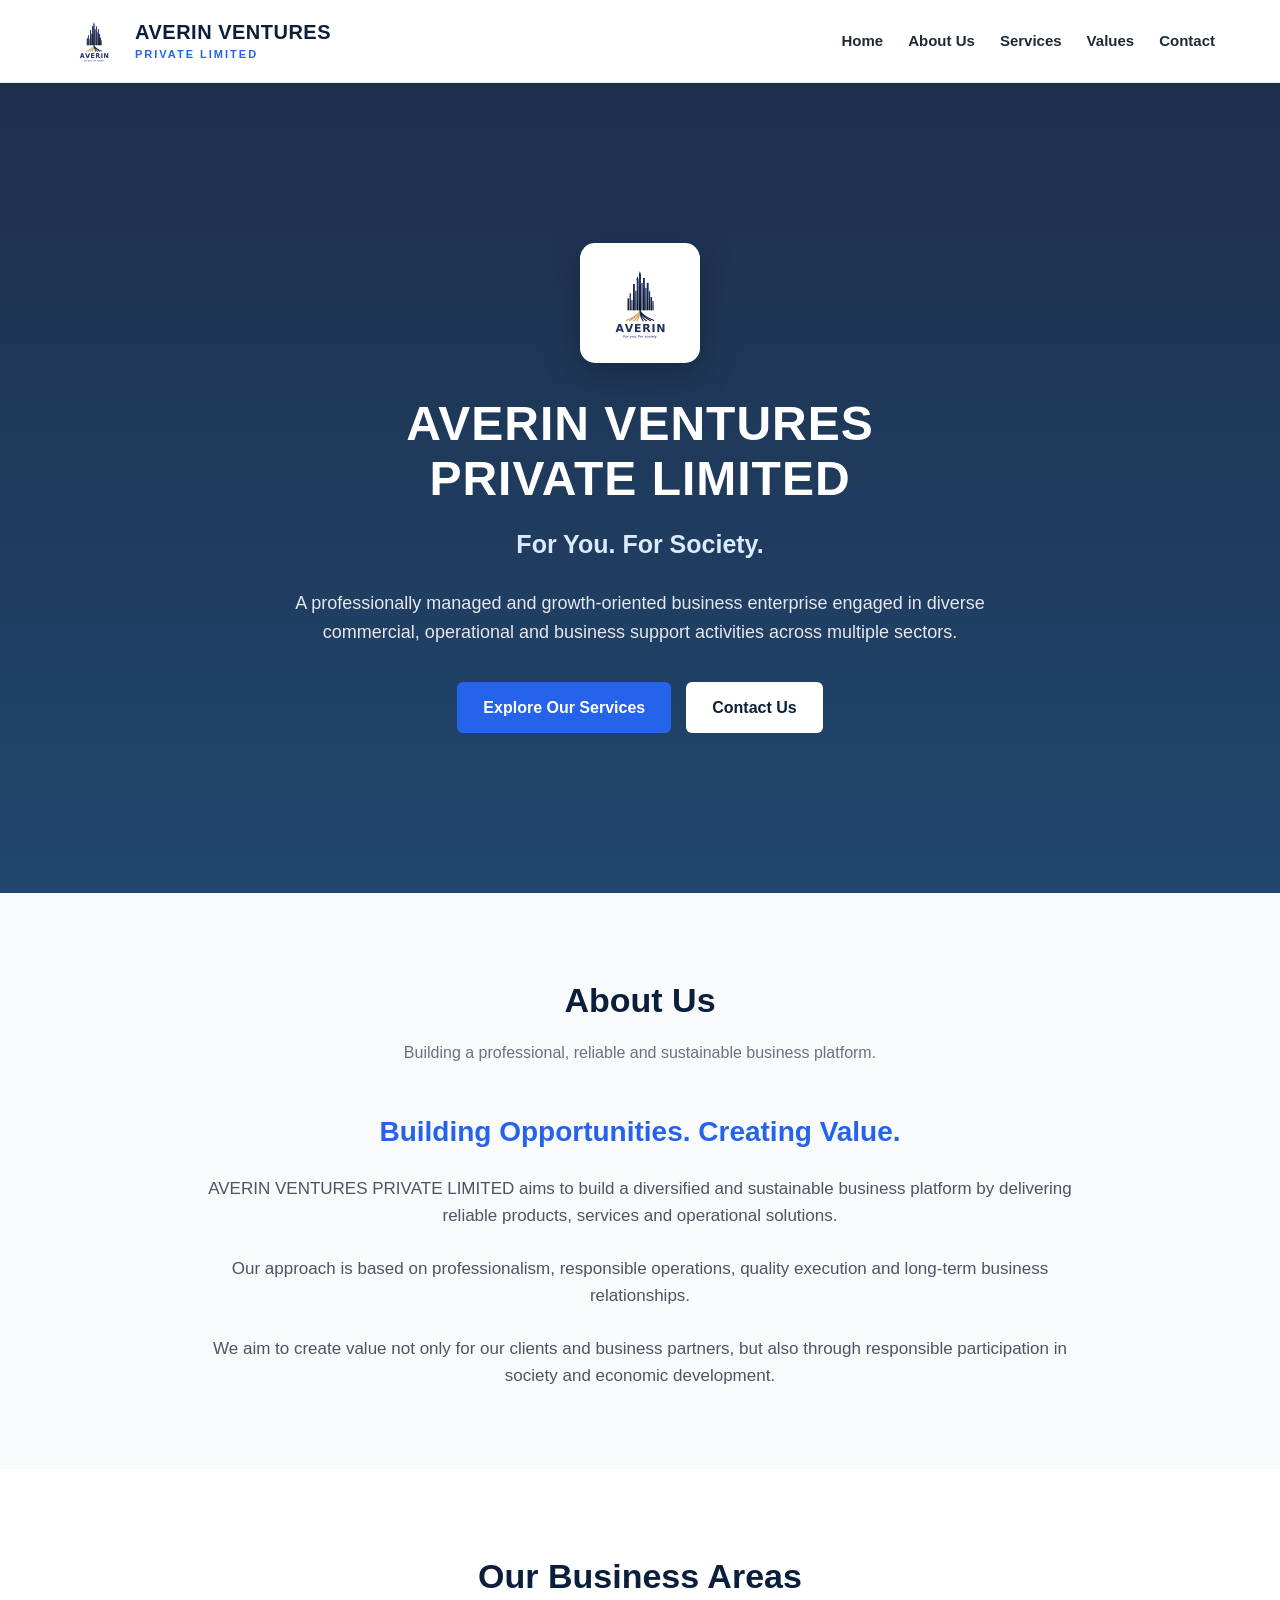
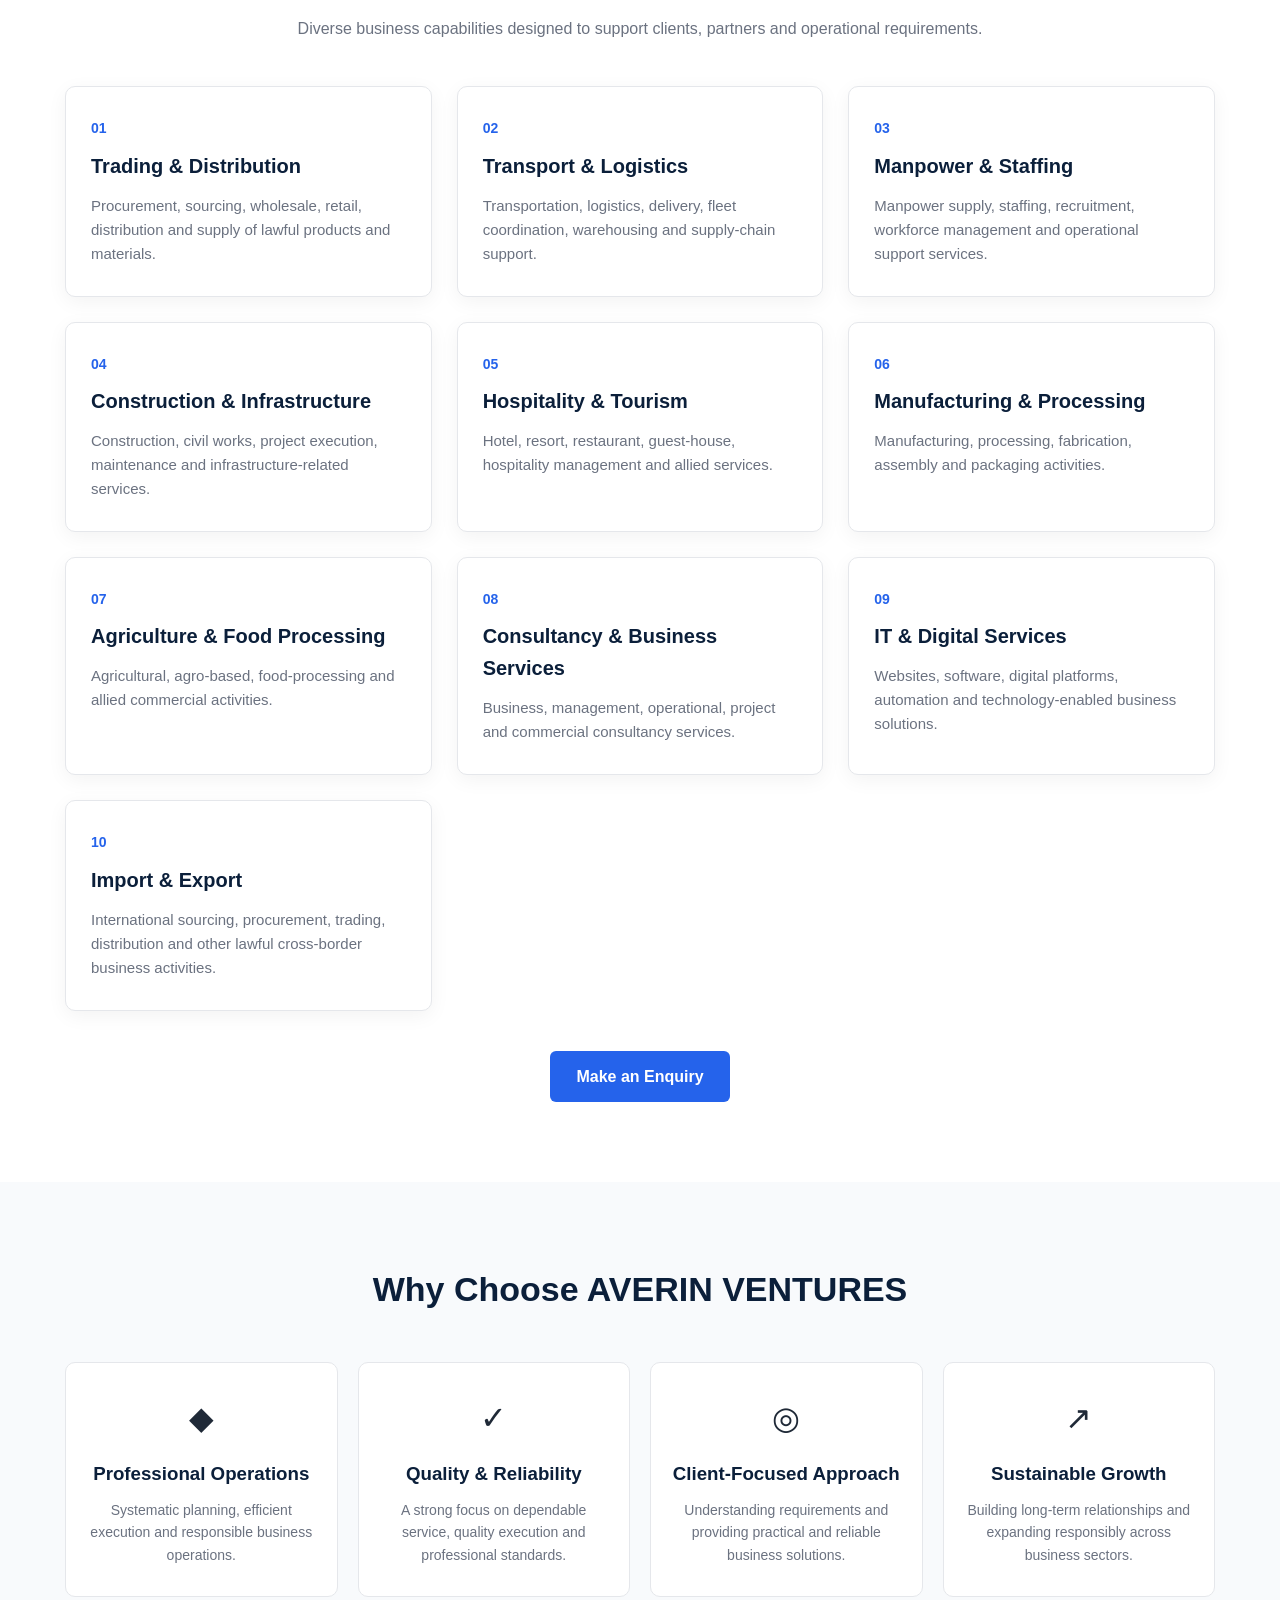
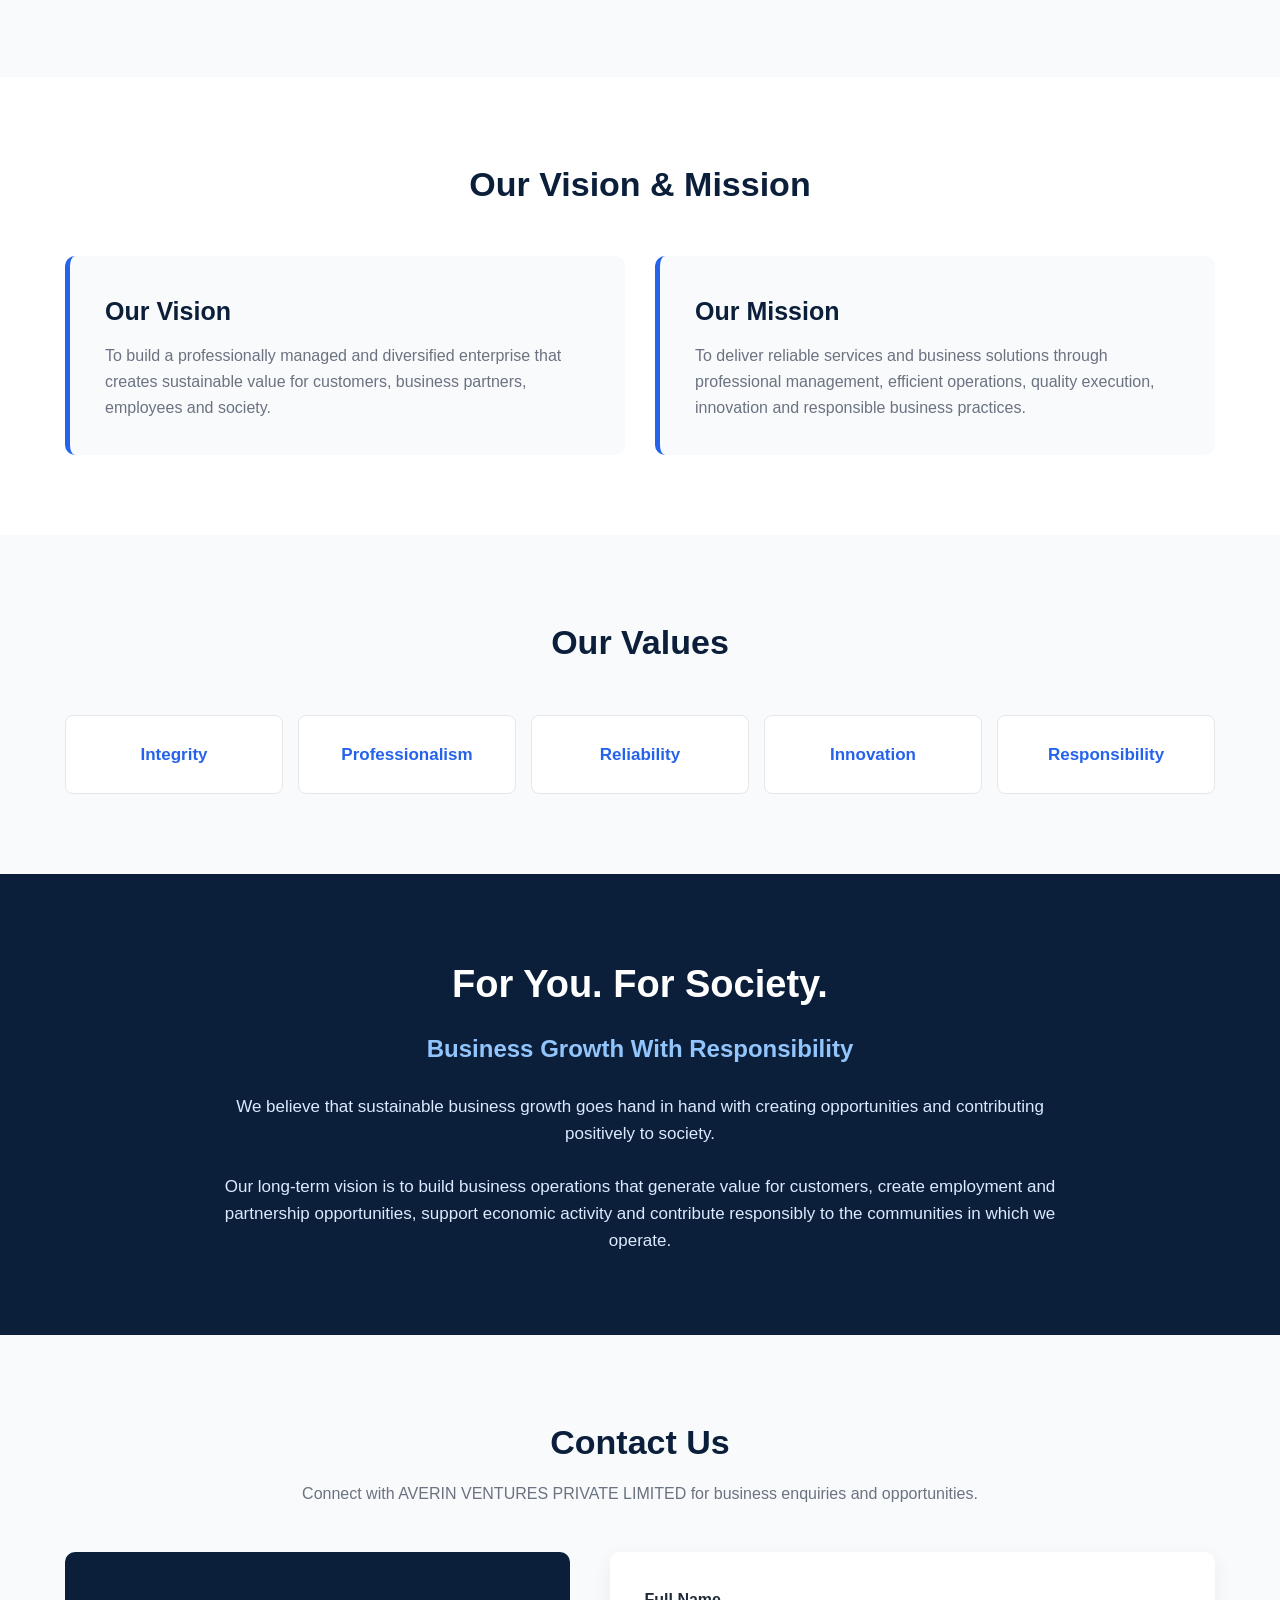
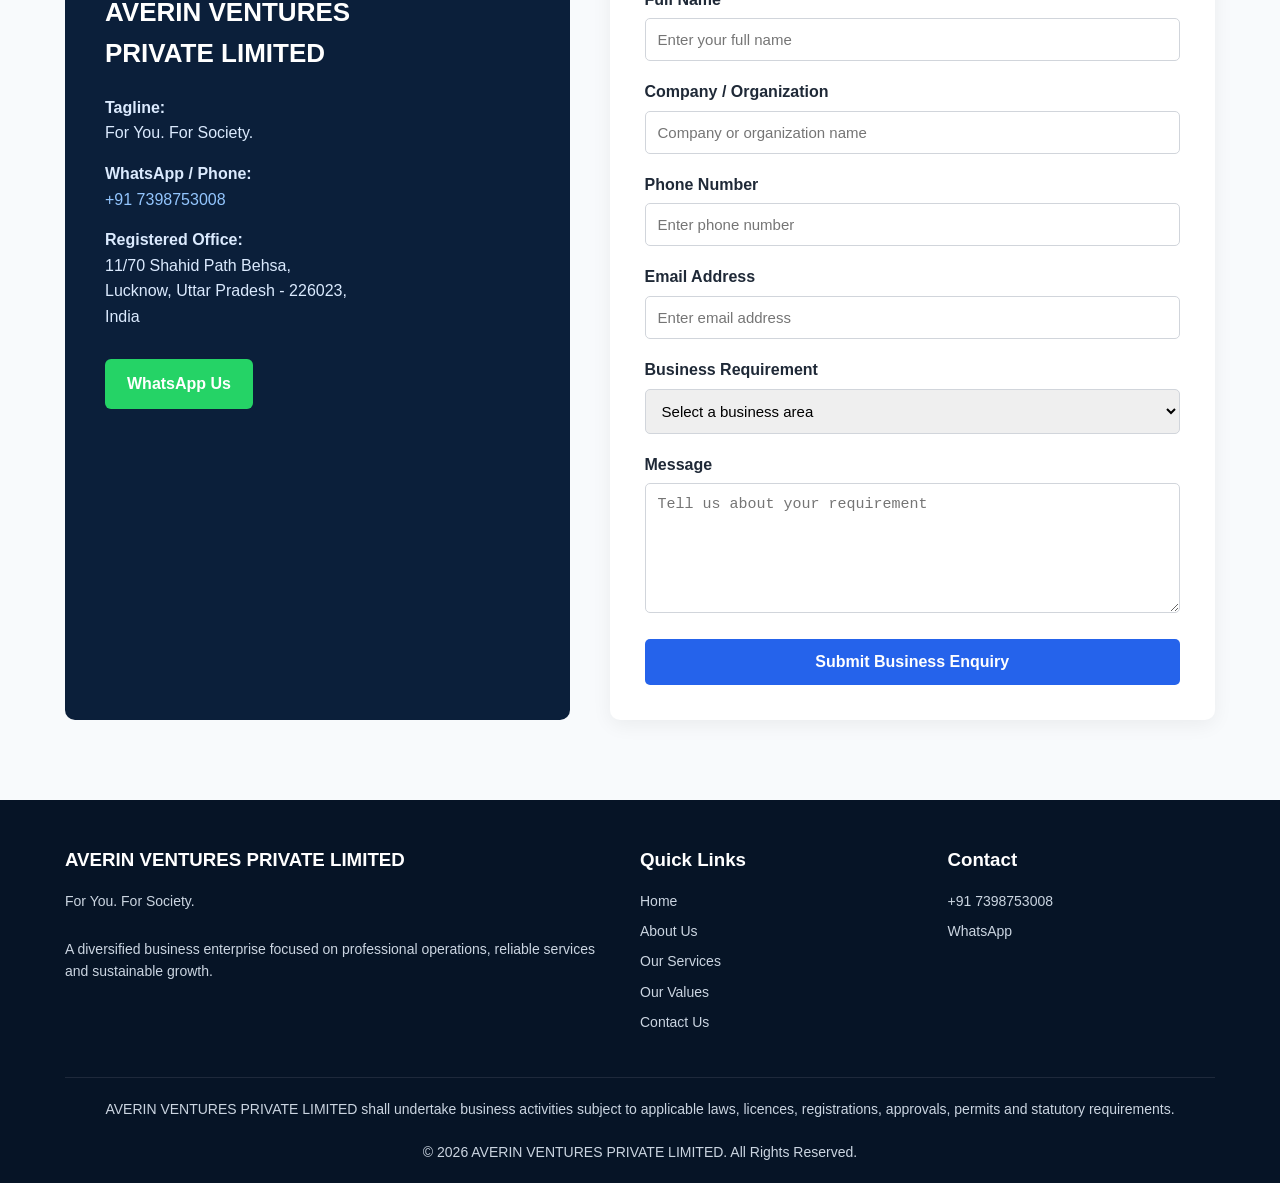
==== index.html @ 4af7acbf "Add files via upload" ====
<!DOCTYPE html>
<html lang="en">
<head>
  <meta name="google-site-verification" content="lGhGd2EZW5qMOWC_JAVKwKi5grlxqH82_09WrEpLRak" />
<meta charset="UTF-8">
<meta name="viewport" content="width=device-width, initial-scale=1.0">

<title>AVERIN VENTURES PRIVATE LIMITED | For You. For Society.</title>

<meta name="description" content="AVERIN VENTURES PRIVATE LIMITED - A diversified Indian business enterprise focused on trading, logistics, manpower, infrastructure, hospitality, manufacturing, consultancy and digital business solutions.">

<style>
*{margin:0;padding:0;box-sizing:border-box;scroll-behavior:smooth}

body{
font-family:Arial,Helvetica,sans-serif;
color:#1f2937;
background:#fff;
line-height:1.6
}

a{text-decoration:none}

header{
position:sticky;
top:0;
z-index:1000;
background:#fff;
border-bottom:1px solid #e5e7eb;
box-shadow:0 2px 12px rgba(0,0,0,.06)
}

.navbar{
max-width:1200px;
margin:auto;
padding:12px 25px;
display:flex;
justify-content:space-between;
align-items:center;
gap:20px
}

.brand{
display:flex;
align-items:center;
gap:12px;
color:#0b1f3a
}

.brand-logo{
width:58px;
height:58px;
object-fit:contain;
display:block
}

.brand-text{
display:flex;
flex-direction:column;
line-height:1.15
}

.brand-name{
font-size:20px;
font-weight:800;
letter-spacing:.5px;
color:#0b1f3a
}

.brand-subtitle{
font-size:11px;
color:#2563eb;
letter-spacing:2px;
font-weight:700;
margin-top:4px
}

nav{
display:flex;
gap:25px;
align-items:center
}

nav a{
color:#1f2937;
font-weight:600;
font-size:15px;
transition:.3s
}

nav a:hover{color:#2563eb}

/* HERO */

.hero{
min-height:650px;
display:flex;
align-items:center;
text-align:center;
color:#fff;
background:
linear-gradient(rgba(5,25,55,.90),rgba(8,50,95,.90)),
url("https://images.unsplash.com/photo-1497366811353-6870744d04b2?auto=format&fit=crop&w=1800&q=80")
center/cover
}

.hero-content{
max-width:900px;
margin:auto;
padding:80px 25px
}

.hero-logo{
width:120px;
height:120px;
object-fit:contain;
margin-bottom:25px;
background:#fff;
padding:10px;
border-radius:15px;
box-shadow:0 10px 35px rgba(0,0,0,.25)
}

.hero h1{
font-size:48px;
line-height:1.15;
margin-bottom:18px;
letter-spacing:1px
}

.tagline{
font-size:25px;
font-weight:600;
color:#dbeafe;
margin-bottom:25px
}

.hero p{
font-size:18px;
max-width:760px;
margin:auto;
color:#e5e7eb
}

.buttons{
margin-top:35px;
display:flex;
justify-content:center;
gap:15px;
flex-wrap:wrap
}

.btn{
display:inline-block;
padding:13px 26px;
border-radius:6px;
font-weight:700;
transition:.3s
}

.btn-primary{
background:#2563eb;
color:#fff
}

.btn-primary:hover{
background:#1d4ed8;
transform:translateY(-2px)
}

.btn-light{
background:#fff;
color:#0b1f3a
}

.btn-light:hover{
background:#e5e7eb;
transform:translateY(-2px)
}

section{padding:80px 20px}

.container{
max-width:1150px;
margin:auto
}

.section-title{
text-align:center;
margin-bottom:45px
}

.section-title h2{
font-size:34px;
color:#0b1f3a;
margin-bottom:12px
}

.section-title p{
max-width:750px;
margin:auto;
color:#6b7280
}

/* ABOUT */

.about{background:#f8fafc}

.about-box{
max-width:900px;
margin:auto;
text-align:center
}

.about-box h3{
font-size:28px;
color:#2563eb;
margin-bottom:20px
}

.about-box p{
color:#4b5563;
font-size:17px
}

/* SERVICES */

.services-grid{
display:grid;
grid-template-columns:repeat(3,1fr);
gap:25px
}

.service-card{
padding:30px 25px;
background:#fff;
border:1px solid #e5e7eb;
border-radius:10px;
box-shadow:0 5px 20px rgba(0,0,0,.05);
transition:.3s
}

.service-card:hover{
transform:translateY(-5px);
box-shadow:0 12px 28px rgba(0,0,0,.10)
}

.service-number{
font-size:14px;
color:#2563eb;
font-weight:bold;
margin-bottom:10px
}

.service-card h3{
color:#0b1f3a;
font-size:20px;
margin-bottom:12px
}

.service-card p{
color:#6b7280;
font-size:15px
}

/* WHY */

.why{background:#f8fafc}

.features{
display:grid;
grid-template-columns:repeat(4,1fr);
gap:20px
}

.feature{
background:#fff;
padding:30px 20px;
text-align:center;
border-radius:10px;
border:1px solid #e5e7eb
}

.feature-icon{
font-size:32px;
margin-bottom:15px
}

.feature h3{
color:#0b1f3a;
margin-bottom:10px
}

.feature p{
color:#6b7280;
font-size:14px
}

/* VISION */

.vision-grid{
display:grid;
grid-template-columns:1fr 1fr;
gap:30px
}

.vision-card{
padding:35px;
border-radius:10px;
background:#f8fafc;
border-left:5px solid #2563eb
}

.vision-card h3{
color:#0b1f3a;
margin-bottom:12px;
font-size:25px
}

.vision-card p{color:#6b7280}

/* VALUES */

.values{
display:grid;
grid-template-columns:repeat(5,1fr);
gap:15px
}

.value{
text-align:center;
padding:25px 15px;
border:1px solid #e5e7eb;
border-radius:8px;
background:#fff
}

.value h3{
color:#2563eb;
font-size:17px
}

/* SOCIETY */

.society{
background:#0b1f3a;
color:#fff;
text-align:center
}

.society h2{
font-size:38px;
margin-bottom:15px
}

.tagline-large{
font-size:24px;
color:#93c5fd;
font-weight:bold;
margin-bottom:25px
}

.society p{
max-width:850px;
margin:auto;
color:#dbeafe;
font-size:17px
}

/* CONTACT */

.contact{background:#f8fafc}

.contact-grid{
display:grid;
grid-template-columns:1fr 1.2fr;
gap:40px
}

.contact-info{
background:#0b1f3a;
color:#fff;
padding:40px;
border-radius:10px
}

.contact-info h3{
font-size:26px;
margin-bottom:20px
}

.contact-info p{
margin-bottom:15px;
color:#dbeafe
}

.contact-info a{color:#93c5fd}

.whatsapp{
display:inline-block;
margin-top:15px;
padding:12px 22px;
background:#25D366;
color:#fff!important;
border-radius:6px;
font-weight:bold
}

.contact-form{
background:#fff;
padding:35px;
border-radius:10px;
box-shadow:0 5px 20px rgba(0,0,0,.06)
}

.form-group{margin-bottom:18px}

.form-group label{
display:block;
font-weight:600;
margin-bottom:6px
}

.form-group input,
.form-group textarea,
.form-group select{
width:100%;
padding:12px;
border:1px solid #d1d5db;
border-radius:5px;
font-size:15px
}

.form-group textarea{
min-height:130px;
resize:vertical
}

.submit-btn{
width:100%;
padding:14px;
border:none;
border-radius:5px;
background:#2563eb;
color:#fff;
font-size:16px;
font-weight:bold;
cursor:pointer
}

.submit-btn:hover{background:#1d4ed8}

/* FOOTER */

footer{
background:#061426;
color:#fff;
padding:45px 20px 20px
}

.footer-grid{
max-width:1150px;
margin:auto;
display:grid;
grid-template-columns:2fr 1fr 1fr;
gap:40px
}

footer h3{margin-bottom:15px}

footer p,
footer a{
color:#cbd5e1;
font-size:14px
}

footer a{
display:block;
margin-bottom:8px
}

.footer-bottom{
max-width:1150px;
margin:35px auto 0;
padding-top:20px;
border-top:1px solid #1e293b;
text-align:center;
color:#94a3b8;
font-size:13px
}

/* MOBILE */

@media(max-width:900px){

.services-grid{grid-template-columns:repeat(2,1fr)}

.features{grid-template-columns:repeat(2,1fr)}

.values{grid-template-columns:repeat(2,1fr)}

.footer-grid{grid-template-columns:1fr 1fr}
}

@media(max-width:650px){

.navbar{
flex-direction:column;
gap:12px;
padding:12px 15px
}

.brand-logo{
width:50px;
height:50px
}

.brand-name{font-size:17px}

.brand-subtitle{font-size:9px}

nav{
gap:12px;
flex-wrap:wrap;
justify-content:center
}

nav a{font-size:13px}

.hero{min-height:600px}

.hero-logo{
width:90px;
height:90px
}

.hero h1{font-size:34px}

.tagline{font-size:20px}

.hero p{font-size:16px}

section{padding:60px 18px}

.section-title h2{font-size:28px}

.services-grid,
.features,
.values,
.vision-grid,
.contact-grid,
.footer-grid{
grid-template-columns:1fr
}
}
</style>
</head>

<body>

<!-- HEADER -->

<header>
<div class="navbar">

<a href="#home" class="brand">

<img src="logo.png"
alt="AVERIN VENTURES PRIVATE LIMITED Logo"
class="brand-logo">

<div class="brand-text">

<div class="brand-name">
AVERIN VENTURES
</div>

<div class="brand-subtitle">
PRIVATE LIMITED
</div>

</div>

</a>

<nav>
<a href="#home">Home</a>
<a href="#about">About Us</a>
<a href="#services">Services</a>
<a href="#values">Values</a>
<a href="#contact">Contact</a>
</nav>

</div>
</header>


<!-- HERO -->

<section class="hero" id="home">

<div class="hero-content">

<img src="logo.png"
alt="AVERIN VENTURES PRIVATE LIMITED"
class="hero-logo">

<h1>
AVERIN VENTURES<br>
PRIVATE LIMITED
</h1>

<div class="tagline">
For You. For Society.
</div>

<p>
A professionally managed and growth-oriented business enterprise
engaged in diverse commercial, operational and business support
activities across multiple sectors.
</p>

<div class="buttons">

<a href="#services" class="btn btn-primary">
Explore Our Services
</a>

<a href="#contact" class="btn btn-light">
Contact Us
</a>

</div>

</div>
</section>


<!-- ABOUT -->

<section class="about" id="about">

<div class="container">

<div class="section-title">
<h2>About Us</h2>

<p>
Building a professional, reliable and sustainable business platform.
</p>
</div>

<div class="about-box">

<h3>
Building Opportunities. Creating Value.
</h3>

<p>
AVERIN VENTURES PRIVATE LIMITED aims to build a diversified
and sustainable business platform by delivering reliable
products, services and operational solutions.
</p>

<br>

<p>
Our approach is based on professionalism, responsible
operations, quality execution and long-term business
relationships.
</p>

<br>

<p>
We aim to create value not only for our clients and business
partners, but also through responsible participation in
society and economic development.
</p>

</div>
</div>
</section>


<!-- SERVICES -->

<section id="services">

<div class="container">

<div class="section-title">

<h2>Our Business Areas</h2>

<p>
Diverse business capabilities designed to support clients,
partners and operational requirements.
</p>

</div>

<div class="services-grid">

<div class="service-card">
<div class="service-number">01</div>
<h3>Trading & Distribution</h3>
<p>
Procurement, sourcing, wholesale, retail, distribution
and supply of lawful products and materials.
</p>
</div>

<div class="service-card">
<div class="service-number">02</div>
<h3>Transport & Logistics</h3>
<p>
Transportation, logistics, delivery, fleet coordination,
warehousing and supply-chain support.
</p>
</div>

<div class="service-card">
<div class="service-number">03</div>
<h3>Manpower & Staffing</h3>
<p>
Manpower supply, staffing, recruitment, workforce
management and operational support services.
</p>
</div>

<div class="service-card">
<div class="service-number">04</div>
<h3>Construction & Infrastructure</h3>
<p>
Construction, civil works, project execution,
maintenance and infrastructure-related services.
</p>
</div>

<div class="service-card">
<div class="service-number">05</div>
<h3>Hospitality & Tourism</h3>
<p>
Hotel, resort, restaurant, guest-house, hospitality
management and allied services.
</p>
</div>

<div class="service-card">
<div class="service-number">06</div>
<h3>Manufacturing & Processing</h3>
<p>
Manufacturing, processing, fabrication, assembly
and packaging activities.
</p>
</div>

<div class="service-card">
<div class="service-number">07</div>
<h3>Agriculture & Food Processing</h3>
<p>
Agricultural, agro-based, food-processing and allied
commercial activities.
</p>
</div>

<div class="service-card">
<div class="service-number">08</div>
<h3>Consultancy & Business Services</h3>
<p>
Business, management, operational, project and
commercial consultancy services.
</p>
</div>

<div class="service-card">
<div class="service-number">09</div>
<h3>IT & Digital Services</h3>
<p>
Websites, software, digital platforms, automation
and technology-enabled business solutions.
</p>
</div>

<div class="service-card">
<div class="service-number">10</div>
<h3>Import & Export</h3>
<p>
International sourcing, procurement, trading,
distribution and other lawful cross-border
business activities.
</p>
</div>

</div>

<div style="text-align:center;margin-top:40px">

<a href="#contact" class="btn btn-primary">
Make an Enquiry
</a>

</div>

</div>
</section>


<!-- WHY CHOOSE US -->

<section class="why">

<div class="container">

<div class="section-title">
<h2>Why Choose AVERIN VENTURES</h2>
</div>

<div class="features">

<div class="feature">
<div class="feature-icon">◆</div>
<h3>Professional Operations</h3>
<p>
Systematic planning, efficient execution and responsible
business operations.
</p>
</div>

<div class="feature">
<div class="feature-icon">✓</div>
<h3>Quality & Reliability</h3>
<p>
A strong focus on dependable service, quality execution
and professional standards.
</p>
</div>

<div class="feature">
<div class="feature-icon">◎</div>
<h3>Client-Focused Approach</h3>
<p>
Understanding requirements and providing practical and
reliable business solutions.
</p>
</div>

<div class="feature">
<div class="feature-icon">↗</div>
<h3>Sustainable Growth</h3>
<p>
Building long-term relationships and expanding
responsibly across business sectors.
</p>
</div>

</div>
</div>
</section>


<!-- VISION & MISSION -->

<section>

<div class="container">

<div class="section-title">
<h2>Our Vision & Mission</h2>
</div>

<div class="vision-grid">

<div class="vision-card">

<h3>Our Vision</h3>

<p>
To build a professionally managed and diversified
enterprise that creates sustainable value for customers,
business partners, employees and society.
</p>

</div>

<div class="vision-card">

<h3>Our Mission</h3>

<p>
To deliver reliable services and business solutions
through professional management, efficient operations,
quality execution, innovation and responsible business
practices.
</p>

</div>

</div>
</div>
</section>


<!-- VALUES -->

<section id="values" class="about">

<div class="container">

<div class="section-title">
<h2>Our Values</h2>
</div>

<div class="values">

<div class="value"><h3>Integrity</h3></div>

<div class="value"><h3>Professionalism</h3></div>

<div class="value"><h3>Reliability</h3></div>

<div class="value"><h3>Innovation</h3></div>

<div class="value"><h3>Responsibility</h3></div>

</div>
</div>
</section>


<!-- SOCIETY -->

<section class="society">

<div class="container">

<h2>For You. For Society.</h2>

<div class="tagline-large">
Business Growth With Responsibility
</div>

<p>
We believe that sustainable business growth goes hand in hand
with creating opportunities and contributing positively to society.
</p>

<br>

<p>
Our long-term vision is to build business operations that generate
value for customers, create employment and partnership opportunities,
support economic activity and contribute responsibly to the
communities in which we operate.
</p>

</div>
</section>


<!-- CONTACT -->

<section class="contact" id="contact">

<div class="container">

<div class="section-title">

<h2>Contact Us</h2>

<p>
Connect with AVERIN VENTURES PRIVATE LIMITED for business
enquiries and opportunities.
</p>

</div>

<div class="contact-grid">


<!-- CONTACT INFORMATION -->

<div class="contact-info">

<h3>
AVERIN VENTURES<br>
PRIVATE LIMITED
</h3>

<p>
<strong>Tagline:</strong><br>
For You. For Society.
</p>

<p>
<strong>WhatsApp / Phone:</strong><br>

<a href="tel:+917398753008">
+91 7398753008
</a>

</p>

<p>
<strong>Registered Office:</strong><br>

11/70 Shahid Path Behsa,<br>
Lucknow, Uttar Pradesh - 226023,<br>
India
</p>

<a
class="whatsapp"
href="https://wa.me/917398753008?text=Hello%20AVERIN%20VENTURES%2C%20I%20would%20like%20to%20make%20a%20business%20enquiry."
target="_blank">

WhatsApp Us

</a>

</div>


<!-- ENQUIRY FORM -->

<div class="contact-form">

<form
action="https://formspree.io/f/YOUR_FORM_ID"
method="POST">

<div class="form-group">

<label>Full Name</label>

<input
type="text"
name="name"
placeholder="Enter your full name"
required>

</div>


<div class="form-group">

<label>Company / Organization</label>

<input
type="text"
name="company"
placeholder="Company or organization name">

</div>


<div class="form-group">

<label>Phone Number</label>

<input
type="tel"
name="phone"
placeholder="Enter phone number"
required>

</div>


<div class="form-group">

<label>Email Address</label>

<input
type="email"
name="email"
placeholder="Enter email address"
required>

</div>


<div class="form-group">

<label>Business Requirement</label>

<select name="requirement" required>

<option value="">
Select a business area
</option>

<option>Trading & Distribution</option>
<option>Transport & Logistics</option>
<option>Manpower & Staffing</option>
<option>Construction & Infrastructure</option>
<option>Hospitality & Tourism</option>
<option>Manufacturing & Processing</option>
<option>Agriculture & Food Processing</option>
<option>Consultancy & Business Services</option>
<option>IT & Digital Services</option>
<option>Import & Export</option>
<option>Other</option>

</select>

</div>


<div class="form-group">

<label>Message</label>

<textarea
name="message"
placeholder="Tell us about your requirement"
required></textarea>

</div>


<input
type="hidden"
name="_subject"
value="New Business Enquiry - AVERIN VENTURES PRIVATE LIMITED">


<button
type="submit"
class="submit-btn">

Submit Business Enquiry

</button>

</form>

</div>

</div>
</div>
</section>


<!-- FOOTER -->

<footer>

<div class="footer-grid">

<div>

<h3>
AVERIN VENTURES PRIVATE LIMITED
</h3>

<p>
For You. For Society.
</p>

<br>

<p>
A diversified business enterprise focused on professional
operations, reliable services and sustainable growth.
</p>

</div>


<div>

<h3>Quick Links</h3>

<a href="#home">Home</a>
<a href="#about">About Us</a>
<a href="#services">Our Services</a>
<a href="#values">Our Values</a>
<a href="#contact">Contact Us</a>

</div>


<div>

<h3>Contact</h3>

<a href="tel:+917398753008">
+91 7398753008
</a>

<a href="https://wa.me/917398753008" target="_blank">
WhatsApp
</a>

</div>

</div>


<div class="footer-bottom">

<p>
AVERIN VENTURES PRIVATE LIMITED shall undertake business
activities subject to applicable laws, licences, registrations,
approvals, permits and statutory requirements.
</p>

<br>

<p>
© 2026 AVERIN VENTURES PRIVATE LIMITED.
All Rights Reserved.
</p>

</div>

</footer>

</body>
</html>
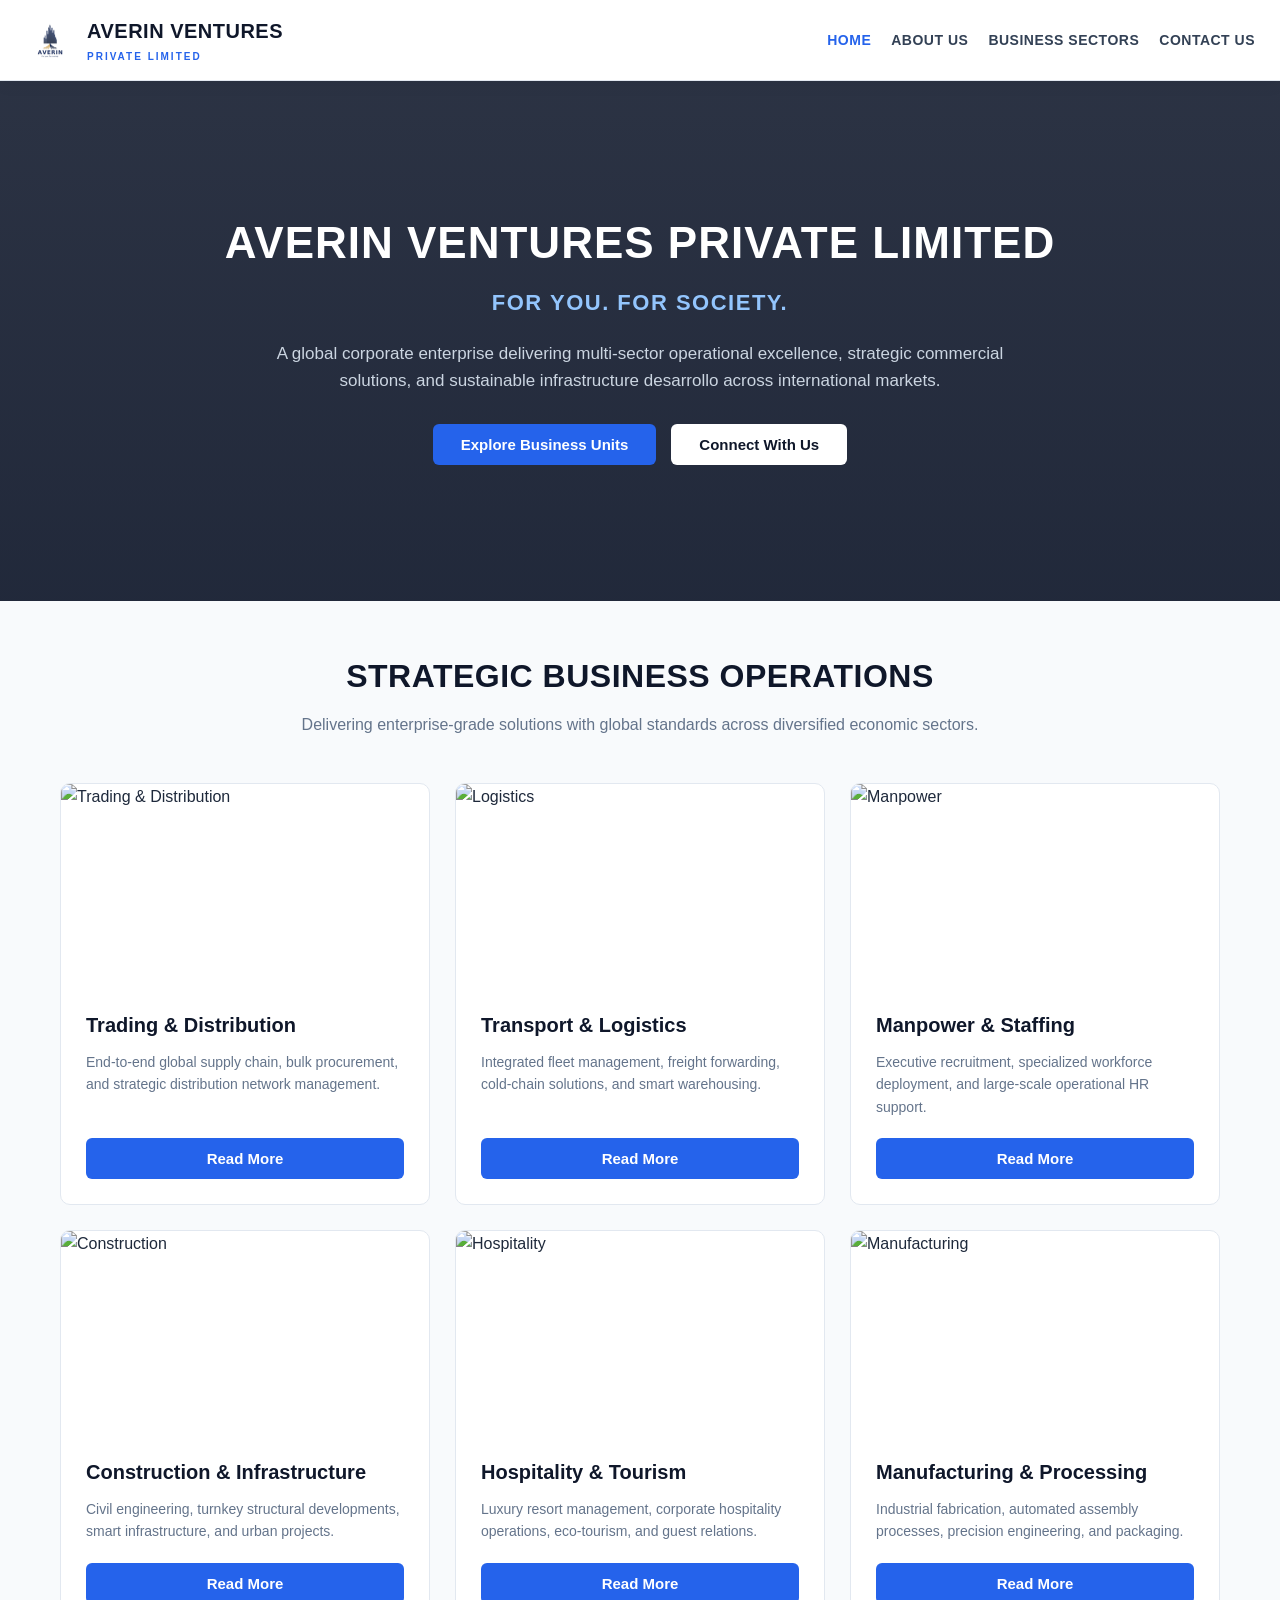
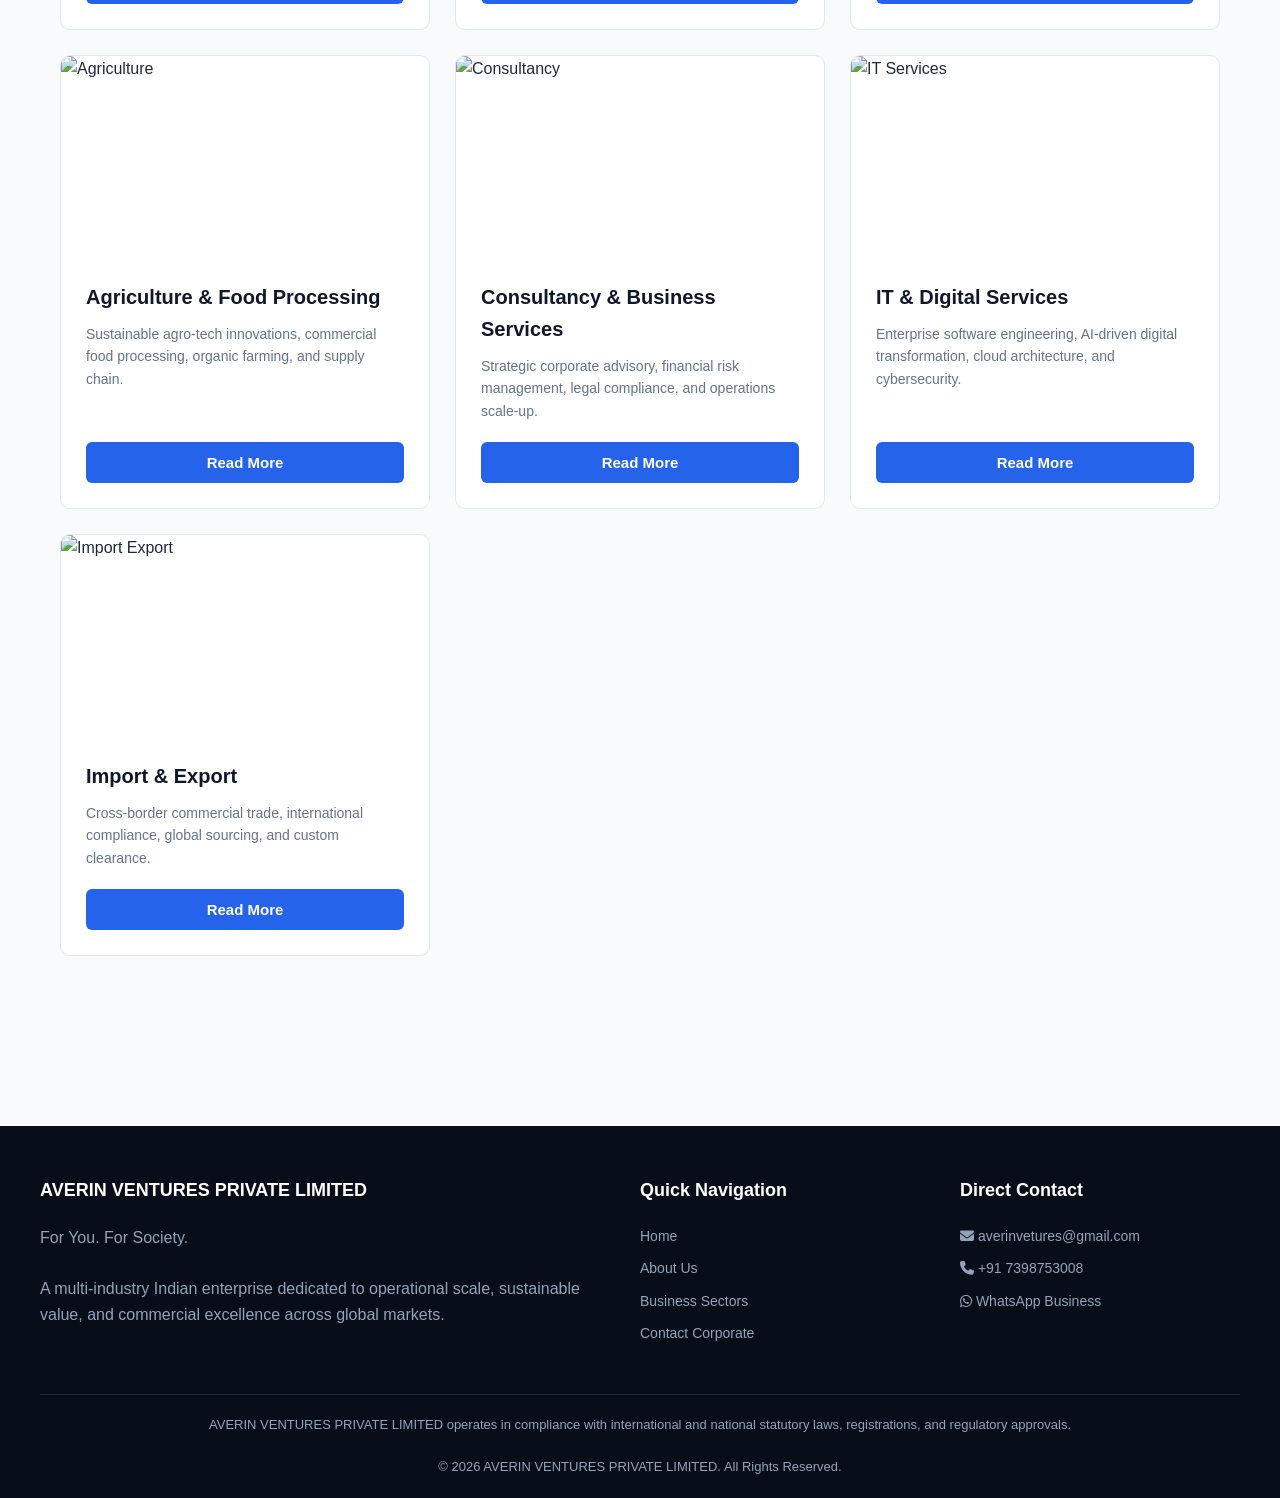
==== commit 8fda1e7e: "Update index.html" ====
--- a/index.html
+++ b/index.html
@@ -2,1221 +2,648 @@
 <html lang="en">
 <head>
   <meta name="google-site-verification" content="lGhGd2EZW5qMOWC_JAVKwKi5grlxqH82_09WrEpLRak" />
-<meta charset="UTF-8">
-<meta name="viewport" content="width=device-width, initial-scale=1.0">
-
-<title>AVERIN VENTURES PRIVATE LIMITED | For You. For Society.</title>
-
-<meta name="description" content="AVERIN VENTURES PRIVATE LIMITED - A diversified Indian business enterprise focused on trading, logistics, manpower, infrastructure, hospitality, manufacturing, consultancy and digital business solutions.">
-
-<style>
-*{margin:0;padding:0;box-sizing:border-box;scroll-behavior:smooth}
-
-body{
-font-family:Arial,Helvetica,sans-serif;
-color:#1f2937;
-background:#fff;
-line-height:1.6
-}
-
-a{text-decoration:none}
-
-header{
-position:sticky;
-top:0;
-z-index:1000;
-background:#fff;
-border-bottom:1px solid #e5e7eb;
-box-shadow:0 2px 12px rgba(0,0,0,.06)
-}
-
-.navbar{
-max-width:1200px;
-margin:auto;
-padding:12px 25px;
-display:flex;
-justify-content:space-between;
-align-items:center;
-gap:20px
-}
-
-.brand{
-display:flex;
-align-items:center;
-gap:12px;
-color:#0b1f3a
-}
-
-.brand-logo{
-width:58px;
-height:58px;
-object-fit:contain;
-display:block
-}
-
-.brand-text{
-display:flex;
-flex-direction:column;
-line-height:1.15
-}
-
-.brand-name{
-font-size:20px;
-font-weight:800;
-letter-spacing:.5px;
-color:#0b1f3a
-}
-
-.brand-subtitle{
-font-size:11px;
-color:#2563eb;
-letter-spacing:2px;
-font-weight:700;
-margin-top:4px
-}
-
-nav{
-display:flex;
-gap:25px;
-align-items:center
-}
-
-nav a{
-color:#1f2937;
-font-weight:600;
-font-size:15px;
-transition:.3s
-}
-
-nav a:hover{color:#2563eb}
-
-/* HERO */
-
-.hero{
-min-height:650px;
-display:flex;
-align-items:center;
-text-align:center;
-color:#fff;
-background:
-linear-gradient(rgba(5,25,55,.90),rgba(8,50,95,.90)),
-url("https://images.unsplash.com/photo-1497366811353-6870744d04b2?auto=format&fit=crop&w=1800&q=80")
-center/cover
-}
-
-.hero-content{
-max-width:900px;
-margin:auto;
-padding:80px 25px
-}
-
-.hero-logo{
-width:120px;
-height:120px;
-object-fit:contain;
-margin-bottom:25px;
-background:#fff;
-padding:10px;
-border-radius:15px;
-box-shadow:0 10px 35px rgba(0,0,0,.25)
-}
-
-.hero h1{
-font-size:48px;
-line-height:1.15;
-margin-bottom:18px;
-letter-spacing:1px
-}
-
-.tagline{
-font-size:25px;
-font-weight:600;
-color:#dbeafe;
-margin-bottom:25px
-}
-
-.hero p{
-font-size:18px;
-max-width:760px;
-margin:auto;
-color:#e5e7eb
-}
-
-.buttons{
-margin-top:35px;
-display:flex;
-justify-content:center;
-gap:15px;
-flex-wrap:wrap
-}
-
-.btn{
-display:inline-block;
-padding:13px 26px;
-border-radius:6px;
-font-weight:700;
-transition:.3s
-}
-
-.btn-primary{
-background:#2563eb;
-color:#fff
-}
-
-.btn-primary:hover{
-background:#1d4ed8;
-transform:translateY(-2px)
-}
-
-.btn-light{
-background:#fff;
-color:#0b1f3a
-}
-
-.btn-light:hover{
-background:#e5e7eb;
-transform:translateY(-2px)
-}
-
-section{padding:80px 20px}
-
-.container{
-max-width:1150px;
-margin:auto
-}
-
-.section-title{
-text-align:center;
-margin-bottom:45px
-}
-
-.section-title h2{
-font-size:34px;
-color:#0b1f3a;
-margin-bottom:12px
-}
-
-.section-title p{
-max-width:750px;
-margin:auto;
-color:#6b7280
-}
-
-/* ABOUT */
-
-.about{background:#f8fafc}
-
-.about-box{
-max-width:900px;
-margin:auto;
-text-align:center
-}
-
-.about-box h3{
-font-size:28px;
-color:#2563eb;
-margin-bottom:20px
-}
-
-.about-box p{
-color:#4b5563;
-font-size:17px
-}
-
-/* SERVICES */
-
-.services-grid{
-display:grid;
-grid-template-columns:repeat(3,1fr);
-gap:25px
-}
-
-.service-card{
-padding:30px 25px;
-background:#fff;
-border:1px solid #e5e7eb;
-border-radius:10px;
-box-shadow:0 5px 20px rgba(0,0,0,.05);
-transition:.3s
-}
-
-.service-card:hover{
-transform:translateY(-5px);
-box-shadow:0 12px 28px rgba(0,0,0,.10)
-}
-
-.service-number{
-font-size:14px;
-color:#2563eb;
-font-weight:bold;
-margin-bottom:10px
-}
-
-.service-card h3{
-color:#0b1f3a;
-font-size:20px;
-margin-bottom:12px
-}
-
-.service-card p{
-color:#6b7280;
-font-size:15px
-}
-
-/* WHY */
-
-.why{background:#f8fafc}
-
-.features{
-display:grid;
-grid-template-columns:repeat(4,1fr);
-gap:20px
-}
-
-.feature{
-background:#fff;
-padding:30px 20px;
-text-align:center;
-border-radius:10px;
-border:1px solid #e5e7eb
-}
-
-.feature-icon{
-font-size:32px;
-margin-bottom:15px
-}
-
-.feature h3{
-color:#0b1f3a;
-margin-bottom:10px
-}
-
-.feature p{
-color:#6b7280;
-font-size:14px
-}
-
-/* VISION */
-
-.vision-grid{
-display:grid;
-grid-template-columns:1fr 1fr;
-gap:30px
-}
-
-.vision-card{
-padding:35px;
-border-radius:10px;
-background:#f8fafc;
-border-left:5px solid #2563eb
-}
-
-.vision-card h3{
-color:#0b1f3a;
-margin-bottom:12px;
-font-size:25px
-}
-
-.vision-card p{color:#6b7280}
-
-/* VALUES */
-
-.values{
-display:grid;
-grid-template-columns:repeat(5,1fr);
-gap:15px
-}
-
-.value{
-text-align:center;
-padding:25px 15px;
-border:1px solid #e5e7eb;
-border-radius:8px;
-background:#fff
-}
-
-.value h3{
-color:#2563eb;
-font-size:17px
-}
-
-/* SOCIETY */
-
-.society{
-background:#0b1f3a;
-color:#fff;
-text-align:center
-}
-
-.society h2{
-font-size:38px;
-margin-bottom:15px
-}
-
-.tagline-large{
-font-size:24px;
-color:#93c5fd;
-font-weight:bold;
-margin-bottom:25px
-}
-
-.society p{
-max-width:850px;
-margin:auto;
-color:#dbeafe;
-font-size:17px
-}
-
-/* CONTACT */
-
-.contact{background:#f8fafc}
-
-.contact-grid{
-display:grid;
-grid-template-columns:1fr 1.2fr;
-gap:40px
-}
-
-.contact-info{
-background:#0b1f3a;
-color:#fff;
-padding:40px;
-border-radius:10px
-}
-
-.contact-info h3{
-font-size:26px;
-margin-bottom:20px
-}
-
-.contact-info p{
-margin-bottom:15px;
-color:#dbeafe
-}
-
-.contact-info a{color:#93c5fd}
-
-.whatsapp{
-display:inline-block;
-margin-top:15px;
-padding:12px 22px;
-background:#25D366;
-color:#fff!important;
-border-radius:6px;
-font-weight:bold
-}
-
-.contact-form{
-background:#fff;
-padding:35px;
-border-radius:10px;
-box-shadow:0 5px 20px rgba(0,0,0,.06)
-}
-
-.form-group{margin-bottom:18px}
-
-.form-group label{
-display:block;
-font-weight:600;
-margin-bottom:6px
-}
-
-.form-group input,
-.form-group textarea,
-.form-group select{
-width:100%;
-padding:12px;
-border:1px solid #d1d5db;
-border-radius:5px;
-font-size:15px
-}
-
-.form-group textarea{
-min-height:130px;
-resize:vertical
-}
-
-.submit-btn{
-width:100%;
-padding:14px;
-border:none;
-border-radius:5px;
-background:#2563eb;
-color:#fff;
-font-size:16px;
-font-weight:bold;
-cursor:pointer
-}
-
-.submit-btn:hover{background:#1d4ed8}
-
-/* FOOTER */
-
-footer{
-background:#061426;
-color:#fff;
-padding:45px 20px 20px
-}
-
-.footer-grid{
-max-width:1150px;
-margin:auto;
-display:grid;
-grid-template-columns:2fr 1fr 1fr;
-gap:40px
-}
-
-footer h3{margin-bottom:15px}
-
-footer p,
-footer a{
-color:#cbd5e1;
-font-size:14px
-}
-
-footer a{
-display:block;
-margin-bottom:8px
-}
-
-.footer-bottom{
-max-width:1150px;
-margin:35px auto 0;
-padding-top:20px;
-border-top:1px solid #1e293b;
-text-align:center;
-color:#94a3b8;
-font-size:13px
-}
-
-/* MOBILE */
-
-@media(max-width:900px){
-
-.services-grid{grid-template-columns:repeat(2,1fr)}
-
-.features{grid-template-columns:repeat(2,1fr)}
-
-.values{grid-template-columns:repeat(2,1fr)}
-
-.footer-grid{grid-template-columns:1fr 1fr}
-}
-
-@media(max-width:650px){
-
-.navbar{
-flex-direction:column;
-gap:12px;
-padding:12px 15px
-}
-
-.brand-logo{
-width:50px;
-height:50px
-}
-
-.brand-name{font-size:17px}
-
-.brand-subtitle{font-size:9px}
-
-nav{
-gap:12px;
-flex-wrap:wrap;
-justify-content:center
-}
-
-nav a{font-size:13px}
-
-.hero{min-height:600px}
-
-.hero-logo{
-width:90px;
-height:90px
-}
-
-.hero h1{font-size:34px}
-
-.tagline{font-size:20px}
-
-.hero p{font-size:16px}
-
-section{padding:60px 18px}
-
-.section-title h2{font-size:28px}
-
-.services-grid,
-.features,
-.values,
-.vision-grid,
-.contact-grid,
-.footer-grid{
-grid-template-columns:1fr
-}
-}
-</style>
+  <meta charset="UTF-8">
+  <meta name="viewport" content="width=device-width, initial-scale=1.0">
+  <title>AVERIN VENTURES PRIVATE LIMITED | Global Conglomerate & Business Solutions</title>
+  <meta name="description" content="AVERIN VENTURES PRIVATE LIMITED - A diversified Indian MNC business enterprise across Trading, Logistics, Infrastructure, Staffing, Manufacturing, Technology, and Consultancy.">
+
+  <!-- Font Awesome Icons -->
+  <link rel="stylesheet" href="https://cdnjs.cloudflare.com/ajax/libs/font-awesome/6.4.0/css/all.min.css">
+
+  <style>
+    * { margin: 0; padding: 0; box-sizing: border-box; scroll-behavior: smooth; font-family: 'Segoe UI', Tahoma, Geneva, Verdana, sans-serif; }
+    body { color: #1e293b; background: #f8fafc; line-height: 1.6; }
+    a { text-decoration: none; color: inherit; }
+
+    /* HEADER & NAVBAR */
+    header { position: sticky; top: 0; z-index: 1000; background: #ffffff; border-bottom: 1px solid #e2e8f0; box-shadow: 0 4px 15px rgba(0,0,0,0.05); }
+    .navbar { max-width: 1280px; margin: auto; padding: 15px 25px; display: flex; justify-content: space-between; align-items: center; }
+    .brand { display: flex; align-items: center; gap: 12px; cursor: pointer; }
+    .brand-logo { width: 50px; height: 50px; object-fit: contain; }
+    .brand-name { font-size: 20px; font-weight: 800; color: #0f172a; letter-spacing: 0.5px; }
+    .brand-subtitle { font-size: 10px; color: #2563eb; letter-spacing: 2px; font-weight: 700; margin-top: 2px; }
+    
+    nav { display: flex; gap: 20px; align-items: center; }
+    nav a { color: #334155; font-weight: 600; font-size: 14px; transition: 0.3s; cursor: pointer; text-transform: uppercase; letter-spacing: 0.5px; }
+    nav a:hover, nav a.active { color: #2563eb; }
+
+    /* PAGE ROUTING VISIBILITY */
+    .page { display: none; min-height: 80vh; padding-bottom: 60px; }
+    .page.active { display: block; animation: fadeIn 0.4s ease-in-out; }
+    @keyframes fadeIn { from { opacity: 0; transform: translateY(10px); } to { opacity: 1; transform: translateY(0); } }
+
+    /* HERO SECTION */
+    .hero { min-height: 520px; display: flex; align-items: center; text-align: center; color: #fff; background: linear-gradient(rgba(15, 23, 42, 0.88), rgba(15, 23, 42, 0.92)), url("https://images.unsplash.com/photo-1486406146926-c627a92ad1ab?auto=format&fit=crop&w=1800&q=80") center/cover; }
+    .hero-content { max-width: 900px; margin: auto; padding: 60px 20px; }
+    .hero h1 { font-size: 44px; font-weight: 800; margin-bottom: 15px; letter-spacing: 1px; line-height: 1.2; }
+    .hero .tagline { font-size: 22px; color: #93c5fd; font-weight: 600; margin-bottom: 20px; text-transform: uppercase; letter-spacing: 1.5px; }
+    .hero p { font-size: 17px; max-width: 750px; margin: auto; color: #cbd5e1; }
+    .btn-group { margin-top: 30px; display: flex; justify-content: center; gap: 15px; flex-wrap: wrap; }
+    .btn { display: inline-block; padding: 12px 28px; border-radius: 6px; font-weight: 700; font-size: 15px; transition: 0.3s; cursor: pointer; border: none; }
+    .btn-primary { background: #2563eb; color: #fff; }
+    .btn-primary:hover { background: #1d4ed8; transform: translateY(-2px); box-shadow: 0 5px 15px rgba(37,99,235,0.4); }
+    .btn-light { background: #ffffff; color: #0f172a; }
+    .btn-light:hover { background: #e2e8f0; transform: translateY(-2px); }
+
+    /* CONTAINER & TITLES */
+    .container { max-width: 1200px; margin: auto; padding: 50px 20px; }
+    .section-title { text-align: center; margin-bottom: 45px; }
+    .section-title h2 { font-size: 32px; color: #0f172a; margin-bottom: 10px; font-weight: 700; text-transform: uppercase; letter-spacing: 0.5px; }
+    .section-title p { max-width: 700px; margin: auto; color: #64748b; font-size: 16px; }
+
+    /* SERVICES GRID (HOME PAGE) */
+    .services-grid { display: grid; grid-template-columns: repeat(auto-fit, minmax(320px, 1fr)); gap: 25px; }
+    .service-card { background: #fff; border-radius: 10px; overflow: hidden; border: 1px solid #e2e8f0; transition: 0.3s; display: flex; flex-direction: column; }
+    .service-card:hover { transform: translateY(-6px); box-shadow: 0 12px 25px rgba(0,0,0,0.1); }
+    .service-card img { width: 100%; height: 200px; object-fit: cover; }
+    .service-card-body { padding: 25px; flex-grow: 1; display: flex; flex-direction: column; }
+    .service-card h3 { color: #0f172a; font-size: 20px; margin-bottom: 10px; }
+    .service-card p { color: #64748b; font-size: 14px; margin-bottom: 20px; flex-grow: 1; }
+
+    /* SERVICE DETAIL PAGE STYLING (MNC STYLE) */
+    .service-hero { background: linear-gradient(rgba(15, 23, 42, 0.85), rgba(15, 23, 42, 0.85)), var(--bg-img) center/cover; color: white; padding: 80px 20px; text-align: center; border-radius: 12px; margin-bottom: 40px; }
+    .service-hero h1 { font-size: 38px; margin-bottom: 10px; }
+    .service-hero p { font-size: 18px; color: #93c5fd; max-width: 800px; margin: auto; }
+    
+    .mnc-grid { display: grid; grid-template-columns: 2fr 1fr; gap: 40px; }
+    .mnc-content h2 { font-size: 26px; color: #0f172a; margin: 25px 0 15px; border-left: 4px solid #2563eb; padding-left: 12px; }
+    .mnc-content p { color: #475569; font-size: 16px; margin-bottom: 15px; }
+    .mnc-list { list-style: none; margin: 20px 0; }
+    .mnc-list li { margin-bottom: 12px; display: flex; align-items: flex-start; gap: 10px; color: #334155; }
+    .mnc-list li i { color: #2563eb; margin-top: 4px; }
+
+    .mnc-sidebar { background: #fff; padding: 30px; border-radius: 10px; border: 1px solid #e2e8f0; height: fit-content; }
+    .mnc-sidebar h3 { font-size: 20px; margin-bottom: 20px; color: #0f172a; border-bottom: 2px solid #2563eb; padding-bottom: 8px; }
+
+    /* CONTACT SECTION */
+    .contact-grid { display: grid; grid-template-columns: 1fr 1.2fr; gap: 40px; }
+    .contact-info { background: #0f172a; color: #fff; padding: 40px; border-radius: 10px; }
+    .contact-info h3 { font-size: 24px; margin-bottom: 20px; color: #93c5fd; }
+    .contact-info p { margin-bottom: 18px; color: #cbd5e1; font-size: 15px; }
+    .contact-info i { width: 25px; color: #38bdf8; }
+    
+    .gform-card { background: #fff; padding: 40px; border-radius: 10px; border: 1px solid #e2e8f0; box-shadow: 0 4px 15px rgba(0,0,0,0.05); text-align: center; }
+    .gform-card h3 { font-size: 24px; color: #0f172a; margin-bottom: 15px; }
+    .gform-card p { color: #64748b; margin-bottom: 25px; font-size: 15px; }
+
+    /* FOOTER */
+    footer { background: #070d19; color: #94a3b8; padding: 50px 20px 20px; margin-top: 60px; }
+    .footer-grid { max-width: 1200px; margin: auto; display: grid; grid-template-columns: 2fr 1fr 1fr; gap: 40px; }
+    footer h3 { color: #fff; margin-bottom: 20px; font-size: 18px; }
+    footer a { display: block; margin-bottom: 10px; color: #94a3b8; font-size: 14px; transition: 0.3s; }
+    footer a:hover { color: #38bdf8; }
+    .footer-bottom { max-width: 1200px; margin: 40px auto 0; padding-top: 20px; border-top: 1px solid #1e293b; text-align: center; font-size: 13px; }
+
+    /* RESPONSIVE */
+    @media(max-width: 900px){
+      .mnc-grid, .contact-grid, .footer-grid { grid-template-columns: 1fr; }
+      .hero h1 { font-size: 32px; }
+      nav { display: flex; flex-wrap: wrap; gap: 10px; }
+    }
+  </style>
 </head>
-
 <body>
 
-<!-- HEADER -->
-
-<header>
-<div class="navbar">
-
-<a href="#home" class="brand">
-
-<img src="logo.png"
-alt="AVERIN VENTURES PRIVATE LIMITED Logo"
-class="brand-logo">
-
-<div class="brand-text">
-
-<div class="brand-name">
-AVERIN VENTURES
-</div>
-
-<div class="brand-subtitle">
-PRIVATE LIMITED
-</div>
-
-</div>
-
-</a>
-
-<nav>
-<a href="#home">Home</a>
-<a href="#about">About Us</a>
-<a href="#services">Services</a>
-<a href="#values">Values</a>
-<a href="#contact">Contact</a>
-</nav>
-
-</div>
-</header>
-
-
-<!-- HERO -->
-
-<section class="hero" id="home">
-
-<div class="hero-content">
-
-<img src="logo.png"
-alt="AVERIN VENTURES PRIVATE LIMITED"
-class="hero-logo">
-
-<h1>
-AVERIN VENTURES<br>
-PRIVATE LIMITED
-</h1>
-
-<div class="tagline">
-For You. For Society.
-</div>
-
-<p>
-A professionally managed and growth-oriented business enterprise
-engaged in diverse commercial, operational and business support
-activities across multiple sectors.
-</p>
-
-<div class="buttons">
-
-<a href="#services" class="btn btn-primary">
-Explore Our Services
-</a>
-
-<a href="#contact" class="btn btn-light">
-Contact Us
-</a>
-
-</div>
-
-</div>
-</section>
-
-
-<!-- ABOUT -->
-
-<section class="about" id="about">
-
-<div class="container">
-
-<div class="section-title">
-<h2>About Us</h2>
-
-<p>
-Building a professional, reliable and sustainable business platform.
-</p>
-</div>
-
-<div class="about-box">
-
-<h3>
-Building Opportunities. Creating Value.
-</h3>
-
-<p>
-AVERIN VENTURES PRIVATE LIMITED aims to build a diversified
-and sustainable business platform by delivering reliable
-products, services and operational solutions.
-</p>
-
-<br>
-
-<p>
-Our approach is based on professionalism, responsible
-operations, quality execution and long-term business
-relationships.
-</p>
-
-<br>
-
-<p>
-We aim to create value not only for our clients and business
-partners, but also through responsible participation in
-society and economic development.
-</p>
-
-</div>
-</div>
-</section>
-
-
-<!-- SERVICES -->
-
-<section id="services">
-
-<div class="container">
-
-<div class="section-title">
-
-<h2>Our Business Areas</h2>
-
-<p>
-Diverse business capabilities designed to support clients,
-partners and operational requirements.
-</p>
-
-</div>
-
-<div class="services-grid">
-
-<div class="service-card">
-<div class="service-number">01</div>
-<h3>Trading & Distribution</h3>
-<p>
-Procurement, sourcing, wholesale, retail, distribution
-and supply of lawful products and materials.
-</p>
-</div>
-
-<div class="service-card">
-<div class="service-number">02</div>
-<h3>Transport & Logistics</h3>
-<p>
-Transportation, logistics, delivery, fleet coordination,
-warehousing and supply-chain support.
-</p>
-</div>
-
-<div class="service-card">
-<div class="service-number">03</div>
-<h3>Manpower & Staffing</h3>
-<p>
-Manpower supply, staffing, recruitment, workforce
-management and operational support services.
-</p>
-</div>
-
-<div class="service-card">
-<div class="service-number">04</div>
-<h3>Construction & Infrastructure</h3>
-<p>
-Construction, civil works, project execution,
-maintenance and infrastructure-related services.
-</p>
-</div>
-
-<div class="service-card">
-<div class="service-number">05</div>
-<h3>Hospitality & Tourism</h3>
-<p>
-Hotel, resort, restaurant, guest-house, hospitality
-management and allied services.
-</p>
-</div>
-
-<div class="service-card">
-<div class="service-number">06</div>
-<h3>Manufacturing & Processing</h3>
-<p>
-Manufacturing, processing, fabrication, assembly
-and packaging activities.
-</p>
-</div>
-
-<div class="service-card">
-<div class="service-number">07</div>
-<h3>Agriculture & Food Processing</h3>
-<p>
-Agricultural, agro-based, food-processing and allied
-commercial activities.
-</p>
-</div>
-
-<div class="service-card">
-<div class="service-number">08</div>
-<h3>Consultancy & Business Services</h3>
-<p>
-Business, management, operational, project and
-commercial consultancy services.
-</p>
-</div>
-
-<div class="service-card">
-<div class="service-number">09</div>
-<h3>IT & Digital Services</h3>
-<p>
-Websites, software, digital platforms, automation
-and technology-enabled business solutions.
-</p>
-</div>
-
-<div class="service-card">
-<div class="service-number">10</div>
-<h3>Import & Export</h3>
-<p>
-International sourcing, procurement, trading,
-distribution and other lawful cross-border
-business activities.
-</p>
-</div>
-
-</div>
-
-<div style="text-align:center;margin-top:40px">
-
-<a href="#contact" class="btn btn-primary">
-Make an Enquiry
-</a>
-
-</div>
-
-</div>
-</section>
-
-
-<!-- WHY CHOOSE US -->
-
-<section class="why">
-
-<div class="container">
-
-<div class="section-title">
-<h2>Why Choose AVERIN VENTURES</h2>
-</div>
-
-<div class="features">
-
-<div class="feature">
-<div class="feature-icon">◆</div>
-<h3>Professional Operations</h3>
-<p>
-Systematic planning, efficient execution and responsible
-business operations.
-</p>
-</div>
-
-<div class="feature">
-<div class="feature-icon">✓</div>
-<h3>Quality & Reliability</h3>
-<p>
-A strong focus on dependable service, quality execution
-and professional standards.
-</p>
-</div>
-
-<div class="feature">
-<div class="feature-icon">◎</div>
-<h3>Client-Focused Approach</h3>
-<p>
-Understanding requirements and providing practical and
-reliable business solutions.
-</p>
-</div>
-
-<div class="feature">
-<div class="feature-icon">↗</div>
-<h3>Sustainable Growth</h3>
-<p>
-Building long-term relationships and expanding
-responsibly across business sectors.
-</p>
-</div>
-
-</div>
-</div>
-</section>
-
-
-<!-- VISION & MISSION -->
-
-<section>
-
-<div class="container">
-
-<div class="section-title">
-<h2>Our Vision & Mission</h2>
-</div>
-
-<div class="vision-grid">
-
-<div class="vision-card">
-
-<h3>Our Vision</h3>
-
-<p>
-To build a professionally managed and diversified
-enterprise that creates sustainable value for customers,
-business partners, employees and society.
-</p>
-
-</div>
-
-<div class="vision-card">
-
-<h3>Our Mission</h3>
-
-<p>
-To deliver reliable services and business solutions
-through professional management, efficient operations,
-quality execution, innovation and responsible business
-practices.
-</p>
-
-</div>
-
-</div>
-</div>
-</section>
-
-
-<!-- VALUES -->
-
-<section id="values" class="about">
-
-<div class="container">
-
-<div class="section-title">
-<h2>Our Values</h2>
-</div>
-
-<div class="values">
-
-<div class="value"><h3>Integrity</h3></div>
-
-<div class="value"><h3>Professionalism</h3></div>
-
-<div class="value"><h3>Reliability</h3></div>
-
-<div class="value"><h3>Innovation</h3></div>
-
-<div class="value"><h3>Responsibility</h3></div>
-
-</div>
-</div>
-</section>
-
-
-<!-- SOCIETY -->
-
-<section class="society">
-
-<div class="container">
-
-<h2>For You. For Society.</h2>
-
-<div class="tagline-large">
-Business Growth With Responsibility
-</div>
-
-<p>
-We believe that sustainable business growth goes hand in hand
-with creating opportunities and contributing positively to society.
-</p>
-
-<br>
-
-<p>
-Our long-term vision is to build business operations that generate
-value for customers, create employment and partnership opportunities,
-support economic activity and contribute responsibly to the
-communities in which we operate.
-</p>
-
-</div>
-</section>
-
-
-<!-- CONTACT -->
-
-<section class="contact" id="contact">
-
-<div class="container">
-
-<div class="section-title">
-
-<h2>Contact Us</h2>
-
-<p>
-Connect with AVERIN VENTURES PRIVATE LIMITED for business
-enquiries and opportunities.
-</p>
-
-</div>
-
-<div class="contact-grid">
-
-
-<!-- CONTACT INFORMATION -->
-
-<div class="contact-info">
-
-<h3>
-AVERIN VENTURES<br>
-PRIVATE LIMITED
-</h3>
-
-<p>
-<strong>Tagline:</strong><br>
-For You. For Society.
-</p>
-
-<p>
-<strong>WhatsApp / Phone:</strong><br>
-
-<a href="tel:+917398753008">
-+91 7398753008
-</a>
-
-</p>
-
-<p>
-<strong>Registered Office:</strong><br>
-
-11/70 Shahid Path Behsa,<br>
-Lucknow, Uttar Pradesh - 226023,<br>
-India
-</p>
-
-<a
-class="whatsapp"
-href="https://wa.me/917398753008?text=Hello%20AVERIN%20VENTURES%2C%20I%20would%20like%20to%20make%20a%20business%20enquiry."
-target="_blank">
-
-WhatsApp Us
-
-</a>
-
-</div>
-
-
-<!-- ENQUIRY FORM -->
-
-<div class="contact-form">
-
-<form
-action="https://formspree.io/f/YOUR_FORM_ID"
-method="POST">
-
-<div class="form-group">
-
-<label>Full Name</label>
-
-<input
-type="text"
-name="name"
-placeholder="Enter your full name"
-required>
-
-</div>
-
-
-<div class="form-group">
-
-<label>Company / Organization</label>
-
-<input
-type="text"
-name="company"
-placeholder="Company or organization name">
-
-</div>
-
-
-<div class="form-group">
-
-<label>Phone Number</label>
-
-<input
-type="tel"
-name="phone"
-placeholder="Enter phone number"
-required>
-
-</div>
-
-
-<div class="form-group">
-
-<label>Email Address</label>
-
-<input
-type="email"
-name="email"
-placeholder="Enter email address"
-required>
-
-</div>
-
-
-<div class="form-group">
-
-<label>Business Requirement</label>
-
-<select name="requirement" required>
-
-<option value="">
-Select a business area
-</option>
-
-<option>Trading & Distribution</option>
-<option>Transport & Logistics</option>
-<option>Manpower & Staffing</option>
-<option>Construction & Infrastructure</option>
-<option>Hospitality & Tourism</option>
-<option>Manufacturing & Processing</option>
-<option>Agriculture & Food Processing</option>
-<option>Consultancy & Business Services</option>
-<option>IT & Digital Services</option>
-<option>Import & Export</option>
-<option>Other</option>
-
-</select>
-
-</div>
-
-
-<div class="form-group">
-
-<label>Message</label>
-
-<textarea
-name="message"
-placeholder="Tell us about your requirement"
-required></textarea>
-
-</div>
-
-
-<input
-type="hidden"
-name="_subject"
-value="New Business Enquiry - AVERIN VENTURES PRIVATE LIMITED">
-
-
-<button
-type="submit"
-class="submit-btn">
-
-Submit Business Enquiry
-
-</button>
-
-</form>
-
-</div>
-
-</div>
-</div>
-</section>
-
-
-<!-- FOOTER -->
-
-<footer>
-
-<div class="footer-grid">
-
-<div>
-
-<h3>
-AVERIN VENTURES PRIVATE LIMITED
-</h3>
-
-<p>
-For You. For Society.
-</p>
-
-<br>
-
-<p>
-A diversified business enterprise focused on professional
-operations, reliable services and sustainable growth.
-</p>
-
-</div>
-
-
-<div>
-
-<h3>Quick Links</h3>
-
-<a href="#home">Home</a>
-<a href="#about">About Us</a>
-<a href="#services">Our Services</a>
-<a href="#values">Our Values</a>
-<a href="#contact">Contact Us</a>
-
-</div>
-
-
-<div>
-
-<h3>Contact</h3>
-
-<a href="tel:+917398753008">
-+91 7398753008
-</a>
-
-<a href="https://wa.me/917398753008" target="_blank">
-WhatsApp
-</a>
-
-</div>
-
-</div>
-
-
-<div class="footer-bottom">
-
-<p>
-AVERIN VENTURES PRIVATE LIMITED shall undertake business
-activities subject to applicable laws, licences, registrations,
-approvals, permits and statutory requirements.
-</p>
-
-<br>
-
-<p>
-© 2026 AVERIN VENTURES PRIVATE LIMITED.
-All Rights Reserved.
-</p>
-
-</div>
-
-</footer>
-
+  <!-- HEADER -->
+  <header>
+    <div class="navbar">
+      <div class="brand" onclick="showPage('home')">
+        <img src="logo.png" alt="AVERIN VENTURES Logo" class="brand-logo" onerror="this.src='https://cdn-icons-png.flaticon.com/512/3135/3135715.png'">
+        <div>
+          <div class="brand-name">AVERIN VENTURES</div>
+          <div class="brand-subtitle">PRIVATE LIMITED</div>
+        </div>
+      </div>
+      <nav>
+        <a onclick="showPage('home')" id="nav-home" class="active">Home</a>
+        <a onclick="showPage('about')" id="nav-about">About Us</a>
+        <a onclick="showPage('services')" id="nav-services">Business Sectors</a>
+        <a onclick="showPage('contact')" id="nav-contact">Contact Us</a>
+      </nav>
+    </div>
+  </header>
+
+  <!-- HOME PAGE -->
+  <div id="page-home" class="page active">
+    <section class="hero">
+      <div class="hero-content">
+        <h1>AVERIN VENTURES PRIVATE LIMITED</h1>
+        <div class="tagline">For You. For Society.</div>
+        <p>A global corporate enterprise delivering multi-sector operational excellence, strategic commercial solutions, and sustainable infrastructure desarrollo across international markets.</p>
+        <div class="btn-group">
+          <button class="btn btn-primary" onclick="showPage('services')">Explore Business Units</button>
+          <button class="btn btn-light" onclick="showPage('contact')">Connect With Us</button>
+        </div>
+      </div>
+    </section>
+
+    <div class="container">
+      <div class="section-title">
+        <h2>Strategic Business Operations</h2>
+        <p>Delivering enterprise-grade solutions with global standards across diversified economic sectors.</p>
+      </div>
+
+      <div class="services-grid">
+        <!-- 1. Trading & Distribution -->
+        <div class="service-card">
+          <img src="https://images.unsplash.com/photo-1586528116311-ad8dd3c8310d?auto=format&fit=crop&w=600&q=80" alt="Trading & Distribution">
+          <div class="service-card-body">
+            <h3>Trading & Distribution</h3>
+            <p>End-to-end global supply chain, bulk procurement, and strategic distribution network management.</p>
+            <button class="btn btn-primary" onclick="showPage('trading')">Read More</button>
+          </div>
+        </div>
+
+        <!-- 2. Transport & Logistics -->
+        <div class="service-card">
+          <img src="https://images.unsplash.com/photo-1519003722824-194d4455a60c?auto=format&fit=crop&w=600&q=80" alt="Logistics">
+          <div class="service-card-body">
+            <h3>Transport & Logistics</h3>
+            <p>Integrated fleet management, freight forwarding, cold-chain solutions, and smart warehousing.</p>
+            <button class="btn btn-primary" onclick="showPage('logistics')">Read More</button>
+          </div>
+        </div>
+
+        <!-- 3. Manpower & Staffing -->
+        <div class="service-card">
+          <img src="https://images.unsplash.com/photo-1521737711867-e3b97375f902?auto=format&fit=crop&w=600&q=80" alt="Manpower">
+          <div class="service-card-body">
+            <h3>Manpower & Staffing</h3>
+            <p>Executive recruitment, specialized workforce deployment, and large-scale operational HR support.</p>
+            <button class="btn btn-primary" onclick="showPage('manpower')">Read More</button>
+          </div>
+        </div>
+
+        <!-- 4. Construction & Infrastructure -->
+        <div class="service-card">
+          <img src="https://images.unsplash.com/photo-1541888946425-d0fbb186a5b3?auto=format&fit=crop&w=600&q=80" alt="Construction">
+          <div class="service-card-body">
+            <h3>Construction & Infrastructure</h3>
+            <p>Civil engineering, turnkey structural developments, smart infrastructure, and urban projects.</p>
+            <button class="btn btn-primary" onclick="showPage('construction')">Read More</button>
+          </div>
+        </div>
+
+        <!-- 5. Hospitality & Tourism -->
+        <div class="service-card">
+          <img src="https://images.unsplash.com/photo-1566073771259-6a8506099945?auto=format&fit=crop&w=600&q=80" alt="Hospitality">
+          <div class="service-card-body">
+            <h3>Hospitality & Tourism</h3>
+            <p>Luxury resort management, corporate hospitality operations, eco-tourism, and guest relations.</p>
+            <button class="btn btn-primary" onclick="showPage('hospitality')">Read More</button>
+          </div>
+        </div>
+
+        <!-- 6. Manufacturing & Processing -->
+        <div class="service-card">
+          <img src="https://images.unsplash.com/photo-1581091226825-a6a2a5aee158?auto=format&fit=crop&w=600&q=80" alt="Manufacturing">
+          <div class="service-card-body">
+            <h3>Manufacturing & Processing</h3>
+            <p>Industrial fabrication, automated assembly processes, precision engineering, and packaging.</p>
+            <button class="btn btn-primary" onclick="showPage('manufacturing')">Read More</button>
+          </div>
+        </div>
+
+        <!-- 7. Agriculture & Food Processing -->
+        <div class="service-card">
+          <img src="https://images.unsplash.com/photo-1500937386664-56d1dfef3854?auto=format&fit=crop&w=600&q=80" alt="Agriculture">
+          <div class="service-card-body">
+            <h3>Agriculture & Food Processing</h3>
+            <p>Sustainable agro-tech innovations, commercial food processing, organic farming, and supply chain.</p>
+            <button class="btn btn-primary" onclick="showPage('agriculture')">Read More</button>
+          </div>
+        </div>
+
+        <!-- 8. Consultancy & Business Services -->
+        <div class="service-card">
+          <img src="https://images.unsplash.com/photo-1454165804606-c3d57bc86b40?auto=format&fit=crop&w=600&q=80" alt="Consultancy">
+          <div class="service-card-body">
+            <h3>Consultancy & Business Services</h3>
+            <p>Strategic corporate advisory, financial risk management, legal compliance, and operations scale-up.</p>
+            <button class="btn btn-primary" onclick="showPage('consultancy')">Read More</button>
+          </div>
+        </div>
+
+        <!-- 9. IT & Digital Services -->
+        <div class="service-card">
+          <img src="https://images.unsplash.com/photo-1518770660439-4636190af475?auto=format&fit=crop&w=600&q=80" alt="IT Services">
+          <div class="service-card-body">
+            <h3>IT & Digital Services</h3>
+            <p>Enterprise software engineering, AI-driven digital transformation, cloud architecture, and cybersecurity.</p>
+            <button class="btn btn-primary" onclick="showPage('it-services')">Read More</button>
+          </div>
+        </div>
+
+        <!-- 10. Import & Export -->
+        <div class="service-card">
+          <img src="https://images.unsplash.com/photo-1578575437130-527eed3abbec?auto=format&fit=crop&w=600&q=80" alt="Import Export">
+          <div class="service-card-body">
+            <h3>Import & Export</h3>
+            <p>Cross-border commercial trade, international compliance, global sourcing, and custom clearance.</p>
+            <button class="btn btn-primary" onclick="showPage('import-export')">Read More</button>
+          </div>
+        </div>
+      </div>
+    </div>
+  </div>
+
+  <!-- ABOUT US PAGE -->
+  <div id="page-about" class="page">
+    <div class="container">
+      <div class="section-title">
+        <h2>About AVERIN VENTURES</h2>
+        <p>A Visionary Enterprise Dedicated to Global Standards and Sustainable Impact.</p>
+      </div>
+      <div style="background: #fff; padding: 40px; border-radius: 12px; border: 1px solid #e2e8f0;">
+        <h3 style="font-size: 24px; color: #2563eb; margin-bottom: 20px;">Corporate Profile</h3>
+        <p style="font-size: 16px; color: #475569; margin-bottom: 20px;">
+          AVERIN VENTURES PRIVATE LIMITED is a premier Indian multi-industry enterprise structured around international corporate benchmarks. Operating across key commercial hubs, the company leads transformation across logistics, energy, staffing, infrastructure, digital technology, and international trade.
+        </p>
+        <p style="font-size: 16px; color: #475569; margin-bottom: 20px;">
+          Our core philosophy, <strong>"For You. For Society."</strong>, reinforces our dual commitment: driving high corporate performance for clients while actively facilitating socioeconomic empowerment, job creation, and sustainable development.
+        </p>
+      </div>
+    </div>
+  </div>
+
+  <!-- ALL BUSINESS SECTORS PAGE -->
+  <div id="page-services" class="page">
+    <div class="container">
+      <div class="section-title">
+        <h2>All Business Sectors</h2>
+        <p>Click on any sector below to view detailed MNC corporate operations.</p>
+      </div>
+      <div style="text-align: center; margin-bottom: 30px;">
+        <button class="btn btn-primary" onclick="showPage('home')">Return to Home Grid View</button>
+      </div>
+    </div>
+  </div>
+
+  <!-- SECTOR 1: TRADING & DISTRIBUTION PAGE -->
+  <div id="page-trading" class="page">
+    <div class="container">
+      <div class="service-hero" style="--bg-img: url('https://images.unsplash.com/photo-1586528116311-ad8dd3c8310d?auto=format&fit=crop&w=1800&q=80')">
+        <h1>Trading & Global Distribution</h1>
+        <p>Enterprise Wholesale, Bulk Commodity Sourcing, and B2B Supply Chain Networks</p>
+      </div>
+      <div class="mnc-grid">
+        <div class="mnc-content">
+          <h2>MNC Operational Framework</h2>
+          <p>AVERIN VENTURES handles large-scale B2B commercial distribution and bulk procurement for key raw materials, industrial supplies, and consumer goods. Our global trade networks link primary manufacturers directly to regional distributors.</p>
+          
+          <h2>Core Capabilities</h2>
+          <ul class="mnc-list">
+            <li><i class="fa-solid fa-circle-check"></i> Bulk procurement and quality certification management.</li>
+            <li><i class="fa-solid fa-circle-check"></i> Real-time inventory track & trace systems for enterprise partners.</li>
+            <li><i class="fa-solid fa-circle-check"></i> Compliance with international commerce and tariff frameworks.</li>
+          </ul>
+        </div>
+        <div class="mnc-sidebar">
+          <h3>Inquire Sector</h3>
+          <p>Need wholesale procurement or distribution support?</p>
+          <br>
+          <button class="btn btn-primary" style="width:100%" onclick="showPage('contact')">Get In Touch</button>
+        </div>
+      </div>
+    </div>
+  </div>
+
+  <!-- SECTOR 2: TRANSPORT & LOGISTICS PAGE -->
+  <div id="page-logistics" class="page">
+    <div class="container">
+      <div class="service-hero" style="--bg-img: url('https://images.unsplash.com/photo-1519003722824-194d4455a60c?auto=format&fit=crop&w=1800&q=80')">
+        <h1>Transport & Next-Gen Logistics</h1>
+        <p>Smart Fleet Logistics, Cold Chain Logistics, and Multimodal Freight Forwarding</p>
+      </div>
+      <div class="mnc-grid">
+        <div class="mnc-content">
+          <h2>MNC Logistics Infrastructure</h2>
+          <p>We operate end-to-end supply chain infrastructure leveraging automated fleet telematics, strategic warehousing hubs, and cross-border customs handling. Our solutions ensure minimal lead times and optimized operational efficiency.</p>
+          <h2>Key Deliverables</h2>
+          <ul class="mnc-list">
+            <li><i class="fa-solid fa-circle-check"></i> Multimodal transport solutions (Road, Rail, Sea & Air Freight).</li>
+            <li><i class="fa-solid fa-circle-check"></i> Temperature-controlled cold-chain management for sensitive perishables.</li>
+            <li><i class="fa-solid fa-circle-check"></i> Grade-A smart warehousing with automated inventory management.</li>
+          </ul>
+        </div>
+        <div class="mnc-sidebar">
+          <h3>Inquire Sector</h3>
+          <p>Partner with our global logistics division.</p>
+          <br>
+          <button class="btn btn-primary" style="width:100%" onclick="showPage('contact')">Get In Touch</button>
+        </div>
+      </div>
+    </div>
+  </div>
+
+  <!-- SECTOR 3: MANPOWER & STAFFING PAGE -->
+  <div id="page-manpower" class="page">
+    <div class="container">
+      <div class="service-hero" style="--bg-img: url('https://images.unsplash.com/photo-1521737711867-e3b97375f902?auto=format&fit=crop&w=1800&q=80')">
+        <h1>Manpower & Human Capital Solutions</h1>
+        <p>Strategic Workforce Deployment, Executive Search, and Industrial Staffing</p>
+      </div>
+      <div class="mnc-grid">
+        <div class="mnc-content">
+          <h2>Enterprise HR & Staffing Framework</h2>
+          <p>AVERIN VENTURES provides complete human resource lifecycle management, ranging from skilled technical staff recruitment to turnkey industrial workforce deployment for infrastructure and operational facilities.</p>
+          <h2>Key Deliverables</h2>
+          <ul class="mnc-list">
+            <li><i class="fa-solid fa-circle-check"></i> Industrial workforce supply with full statutory & safety compliance.</li>
+            <li><i class="fa-solid fa-circle-check"></i> Corporate executive headhunting and technical skill sourcing.</li>
+            <li><i class="fa-solid fa-circle-check"></i> Managed workforce solutions & payroll administration.</li>
+          </ul>
+        </div>
+        <div class="mnc-sidebar">
+          <h3>Inquire Sector</h3>
+          <p>Scale your workforce with certified talent.</p>
+          <br>
+          <button class="btn btn-primary" style="width:100%" onclick="showPage('contact')">Get In Touch</button>
+        </div>
+      </div>
+    </div>
+  </div>
+
+  <!-- SECTOR 4: CONSTRUCTION & INFRASTRUCTURE PAGE -->
+  <div id="page-construction" class="page">
+    <div class="container">
+      <div class="service-hero" style="--bg-img: url('https://images.unsplash.com/photo-1541888946425-d0fbb186a5b3?auto=format&fit=crop&w=1800&q=80')">
+        <h1>Infrastructure & Civil Construction</h1>
+        <p>EPC Contracting, Urban Infrastructure Development, and Industrial Engineering</p>
+      </div>
+      <div class="mnc-grid">
+        <div class="mnc-content">
+          <h2>Civil Engineering & EPC Expertise</h2>
+          <p>Our infrastructure division specializes in complex civil engineering projects, commercial real estate developments, road networks, and maintenance contracts, backed by rigid ISO safety and quality protocols.</p>
+          <h2>Core Project Areas</h2>
+          <ul class="mnc-list">
+            <li><i class="fa-solid fa-circle-check"></i> Industrial facility design, structural erection, and commissioning.</li>
+            <li><i class="fa-solid fa-circle-check"></i> Commercial complex construction & smart urban infrastructure.</li>
+            <li><i class="fa-solid fa-circle-check"></i> Sustainable green-building certified engineering solutions.</li>
+          </ul>
+        </div>
+        <div class="mnc-sidebar">
+          <h3>Inquire Sector</h3>
+          <p>Discuss your infrastructure or EPC projects.</p>
+          <br>
+          <button class="btn btn-primary" style="width:100%" onclick="showPage('contact')">Get In Touch</button>
+        </div>
+      </div>
+    </div>
+  </div>
+
+  <!-- SECTOR 5: HOSPITALITY & TOURISM PAGE -->
+  <div id="page-hospitality" class="page">
+    <div class="container">
+      <div class="service-hero" style="--bg-img: url('https://images.unsplash.com/photo-1566073771259-6a8506099945?auto=format&fit=crop&w=1800&q=80')">
+        <h1>Hospitality & Tourism Management</h1>
+        <p>Luxury Resort Operations, Corporate Facility Management, and Experiential Tourism</p>
+      </div>
+      <div class="mnc-grid">
+        <div class="mnc-content">
+          <h2>World-Class Guest Management</h2>
+          <p>We deliver elite resort management, corporate stay solutions, and tourism infrastructure projects focused on premium customer experiences, operational excellence, and sustainable asset management.</p>
+          <h2>Capabilities</h2>
+          <ul class="mnc-list">
+            <li><i class="fa-solid fa-circle-check"></i> Full-service resort, hotel, and guest house operational handling.</li>
+            <li><i class="fa-solid fa-circle-check"></i> Corporate catering, event management, and concierge services.</li>
+          </ul>
+        </div>
+        <div class="mnc-sidebar">
+          <h3>Inquire Sector</h3>
+          <p>Explore hospitality operational partnerships.</p>
+          <br>
+          <button class="btn btn-primary" style="width:100%" onclick="showPage('contact')">Get In Touch</button>
+        </div>
+      </div>
+    </div>
+  </div>
+
+  <!-- SECTOR 6: MANUFACTURING & PROCESSING PAGE -->
+  <div id="page-manufacturing" class="page">
+    <div class="container">
+      <div class="service-hero" style="--bg-img: url('https://images.unsplash.com/photo-1581091226825-a6a2a5aee158?auto=format&fit=crop&w=1800&q=80')">
+        <h1>Advanced Manufacturing & Processing</h1>
+        <p>Precision Fabrication, OEM Assembly, and Industrial Material Packaging</p>
+      </div>
+      <div class="mnc-grid">
+        <div class="mnc-content">
+          <h2>Industrial Manufacturing Excellence</h2>
+          <p>Leveraging high-precision automated machinery and lean production principles, our manufacturing wing executes processing, custom fabrication, component assembly, and industrial-grade packaging.</p>
+          <h2>Capabilities</h2>
+          <ul class="mnc-list">
+            <li><i class="fa-solid fa-circle-check"></i> Automated component assembly lines and custom fabrication.</li>
+            <li><i class="fa-solid fa-circle-check"></i> ISO-certified quality assurance and safety compliance standards.</li>
+          </ul>
+        </div>
+        <div class="mnc-sidebar">
+          <h3>Inquire Sector</h3>
+          <p>Discuss custom OEM manufacturing contracts.</p>
+          <br>
+          <button class="btn btn-primary" style="width:100%" onclick="showPage('contact')">Get In Touch</button>
+        </div>
+      </div>
+    </div>
+  </div>
+
+  <!-- SECTOR 7: AGRICULTURE & FOOD PROCESSING PAGE -->
+  <div id="page-agriculture" class="page">
+    <div class="container">
+      <div class="service-hero" style="--bg-img: url('https://images.unsplash.com/photo-1500937386664-56d1dfef3854?auto=format&fit=crop&w=1800&q=80')">
+        <h1>Agriculture & Agro-Processing</h1>
+        <p>Commercial Agro-Tech, Sustainable Farming, and Bulk Food Processing</p>
+      </div>
+      <div class="mnc-grid">
+        <div class="mnc-content">
+          <h2>Agro-Business Ecosystem</h2>
+          <p>We bridge modern agricultural practices with commercial food processing industries, promoting sustainable organic farming, crop value addition, cold storage preservation, and national distribution.</p>
+          <h2>Capabilities</h2>
+          <ul class="mnc-list">
+            <li><i class="fa-solid fa-circle-check"></i> Commercial food processing & hygienic packaging standards.</li>
+            <li><i class="fa-solid fa-circle-check"></i> Direct farm-to-factory supply chain integration.</li>
+          </ul>
+        </div>
+        <div class="mnc-sidebar">
+          <h3>Inquire Sector</h3>
+          <p>Connect with our agro-processing unit.</p>
+          <br>
+          <button class="btn btn-primary" style="width:100%" onclick="showPage('contact')">Get In Touch</button>
+        </div>
+      </div>
+    </div>
+  </div>
+
+  <!-- SECTOR 8: CONSULTANCY PAGE -->
+  <div id="page-consultancy" class="page">
+    <div class="container">
+      <div class="service-hero" style="--bg-img: url('https://images.unsplash.com/photo-1454165804606-c3d57bc86b40?auto=format&fit=crop&w=1800&q=80')">
+        <h1>Strategic Business & Management Consultancy</h1>
+        <p>Corporate Risk Management, Market Entry Strategy, and Operational Restructuring</p>
+      </div>
+      <div class="mnc-grid">
+        <div class="mnc-content">
+          <h2>Advisory Services</h2>
+          <p>Providing high-impact corporate consultancy for enterprises expanding into South Asia and global emerging markets. Our team specializes in regulatory compliance, asset management, and financial optimization.</p>
+          <h2>Capabilities</h2>
+          <ul class="mnc-list">
+            <li><i class="fa-solid fa-circle-check"></i> Market intelligence, feasibility analysis, and commercial strategy.</li>
+            <li><i class="fa-solid fa-circle-check"></i> Statutory compliance, risk mitigation, and operational auditing.</li>
+          </ul>
+        </div>
+        <div class="mnc-sidebar">
+          <h3>Inquire Sector</h3>
+          <p>Book a strategic corporate consultation.</p>
+          <br>
+          <button class="btn btn-primary" style="width:100%" onclick="showPage('contact')">Get In Touch</button>
+        </div>
+      </div>
+    </div>
+  </div>
+
+  <!-- SECTOR 9: IT & DIGITAL SERVICES PAGE -->
+  <div id="page-it-services" class="page">
+    <div class="container">
+      <div class="service-hero" style="--bg-img: url('https://images.unsplash.com/photo-1518770660439-4636190af475?auto=format&fit=crop&w=1800&q=80')">
+        <h1>Enterprise IT & Digital Solutions</h1>
+        <p>AI Infrastructure, Enterprise Software Development, Cloud Architecture & Automation</p>
+      </div>
+      <div class="mnc-grid">
+        <div class="mnc-content">
+          <h2>Digital Transformation Engineering</h2>
+          <p>Developing scalable digital infrastructure, customized ERP enterprise systems, web portals, cybersecurity protocols, and business automation software tailored for high-growth corporations.</p>
+          <h2>Capabilities</h2>
+          <ul class="mnc-list">
+            <li><i class="fa-solid fa-circle-check"></i> Custom enterprise web application & mobile app development.</li>
+            <li><i class="fa-solid fa-circle-check"></i> Cloud hosting infrastructure, cybersecurity & system integration.</li>
+          </ul>
+        </div>
+        <div class="mnc-sidebar">
+          <h3>Inquire Sector</h3>
+          <p>Initiate your digital transformation project.</p>
+          <br>
+          <button class="btn btn-primary" style="width:100%" onclick="showPage('contact')">Get In Touch</button>
+        </div>
+      </div>
+    </div>
+  </div>
+
+  <!-- SECTOR 10: IMPORT & EXPORT PAGE -->
+  <div id="page-import-export" class="page">
+    <div class="container">
+      <div class="service-hero" style="--bg-img: url('https://images.unsplash.com/photo-1578575437130-527eed3abbec?auto=format&fit=crop&w=1800&q=80')">
+        <h1>Global Import & Export Operations</h1>
+        <p>Cross-Border Trade Compliance, Customs Brokerage, and Strategic Sourcing</p>
+      </div>
+      <div class="mnc-grid">
+        <div class="mnc-content">
+          <h2>International Commerce Division</h2>
+          <p>Managing complex cross-border trade transactions, customs clearance, international licensing, and cross-continent product logistics for global business trade requirements.</p>
+          <h2>Capabilities</h2>
+          <ul class="mnc-list">
+            <li><i class="fa-solid fa-circle-check"></i> End-to-end foreign trade compliance and tariff clearance.</li>
+            <li><i class="fa-solid fa-circle-check"></i> Global vendor sourcing and international letter of credit handling.</li>
+          </ul>
+        </div>
+        <div class="mnc-sidebar">
+          <h3>Inquire Sector</h3>
+          <p>Partner with our export-import trade desk.</p>
+          <br>
+          <button class="btn btn-primary" style="width:100%" onclick="showPage('contact')">Get In Touch</button>
+        </div>
+      </div>
+    </div>
+  </div>
+
+  <!-- CONTACT US PAGE -->
+  <div id="page-contact" class="page">
+    <div class="container">
+      <div class="section-title">
+        <h2>Contact Corporate Office</h2>
+        <p>Connect with our administrative desk for commercial partnerships, inquiries, or contracts.</p>
+      </div>
+
+      <div class="contact-grid">
+        <div class="contact-info">
+          <h3>AVERIN VENTURES PRIVATE LIMITED</h3>
+          <p><i class="fa-solid fa-quote-left"></i> <strong>Tagline:</strong> For You. For Society.</p>
+          <p><i class="fa-solid fa-envelope"></i> <strong>Email Address:</strong><br><a href="mailto:averinvetures@gmail.com" style="color: #38bdf8;">averinvetures@gmail.com</a></p>
+          <p><i class="fa-solid fa-phone"></i> <strong>Phone / WhatsApp:</strong><br><a href="tel:+917398753008" style="color: #38bdf8;">+91 7398753008</a></p>
+          <p><i class="fa-solid fa-location-dot"></i> <strong>Registered Office:</strong><br>11/70 Shahid Path Behsa,<br>Lucknow, Uttar Pradesh - 226023, India</p>
+          
+          <a href="https://wa.me/917398753008?text=Hello%20AVERIN%20VENTURES%2C%20I%20would%20like%20to%20make%20a%20business%20enquiry." target="_blank" class="btn btn-primary" style="background:#25D366; border:none; margin-top:15px; display:inline-block;">
+            <i class="fa-brands fa-whatsapp"></i> Chat on WhatsApp
+          </a>
+        </div>
+
+        <div class="gform-card">
+          <i class="fa-solid fa-file-signature" style="font-size: 45px; color: #2563eb; margin-bottom: 20px;"></i>
+          <h3>Official Business Enquiry Form</h3>
+          <p>Please submit your detailed project specifications via our official Google Business Form.</p>
+          <a href="https://docs.google.com/forms/d/e/1FAIpQLScf5ZAYPk2E4f8A8KJsEfj49w0QgO4C3xDHB5R4myZFgRv-BA/viewform?usp=header" target="_blank" class="btn btn-primary" style="padding: 15px 30px; font-size: 16px;">
+            Open Google Enquiry Form <i class="fa-solid fa-arrow-up-right-from-square"></i>
+          </a>
+        </div>
+      </div>
+    </div>
+  </div>
+
+  <!-- FOOTER -->
+  <footer>
+    <div class="footer-grid">
+      <div>
+        <h3>AVERIN VENTURES PRIVATE LIMITED</h3>
+        <p>For You. For Society.</p>
+        <br>
+        <p>A multi-industry Indian enterprise dedicated to operational scale, sustainable value, and commercial excellence across global markets.</p>
+      </div>
+
+      <div>
+        <h3>Quick Navigation</h3>
+        <a onclick="showPage('home')">Home</a>
+        <a onclick="showPage('about')">About Us</a>
+        <a onclick="showPage('services')">Business Sectors</a>
+        <a onclick="showPage('contact')">Contact Corporate</a>
+      </div>
+
+      <div>
+        <h3>Direct Contact</h3>
+        <a href="mailto:averinvetures@gmail.com"><i class="fa-solid fa-envelope"></i> averinvetures@gmail.com</a>
+        <a href="tel:+917398753008"><i class="fa-solid fa-phone"></i> +91 7398753008</a>
+        <a href="https://wa.me/917398753008" target="_blank"><i class="fa-brands fa-whatsapp"></i> WhatsApp Business</a>
+      </div>
+    </div>
+
+    <div class="footer-bottom">
+      <p>AVERIN VENTURES PRIVATE LIMITED operates in compliance with international and national statutory laws, registrations, and regulatory approvals.</p>
+      <br>
+      <p>© 2026 AVERIN VENTURES PRIVATE LIMITED. All Rights Reserved.</p>
+    </div>
+  </footer>
+
+  <!-- MULTI-PAGE ROUTING JAVASCRIPT -->
+  <script>
+    function showPage(pageId) {
+      // Hide all pages
+      const pages = document.querySelectorAll('.page');
+      pages.forEach(page => page.classList.remove('active'));
+
+      // Show selected page
+      const targetPage = document.getElementById('page-' + pageId);
+      if(targetPage) {
+        targetPage.classList.add('active');
+      } else {
+        document.getElementById('page-home').classList.add('active');
+      }
+
+      // Update Nav active links
+      const navLinks = document.querySelectorAll('nav a');
+      navLinks.forEach(link => link.classList.remove('active'));
+      const activeNav = document.getElementById('nav-' + pageId);
+      if(activeNav) activeNav.classList.add('active');
+
+      // Scroll to top smooth
+      window.scrollTo({top: 0, behavior: 'smooth'});
+    }
+  </script>
 </body>
 </html>
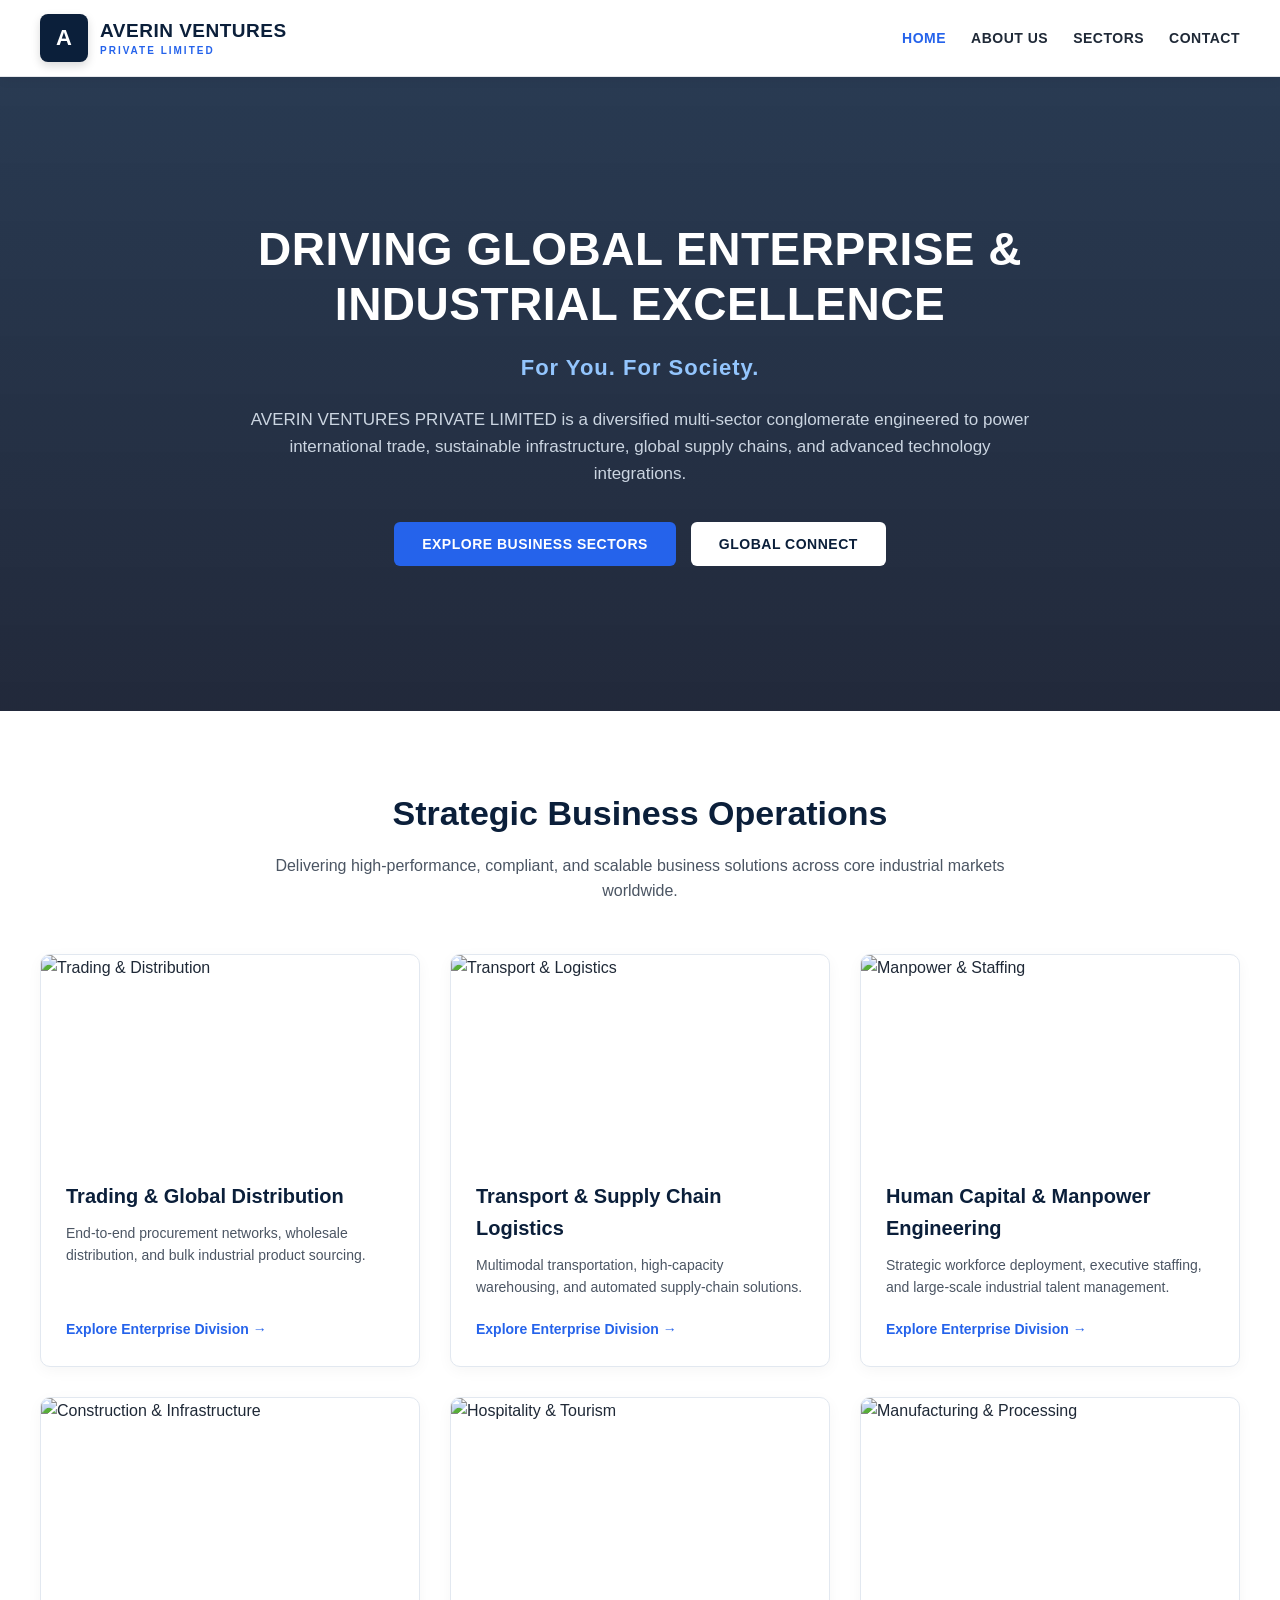
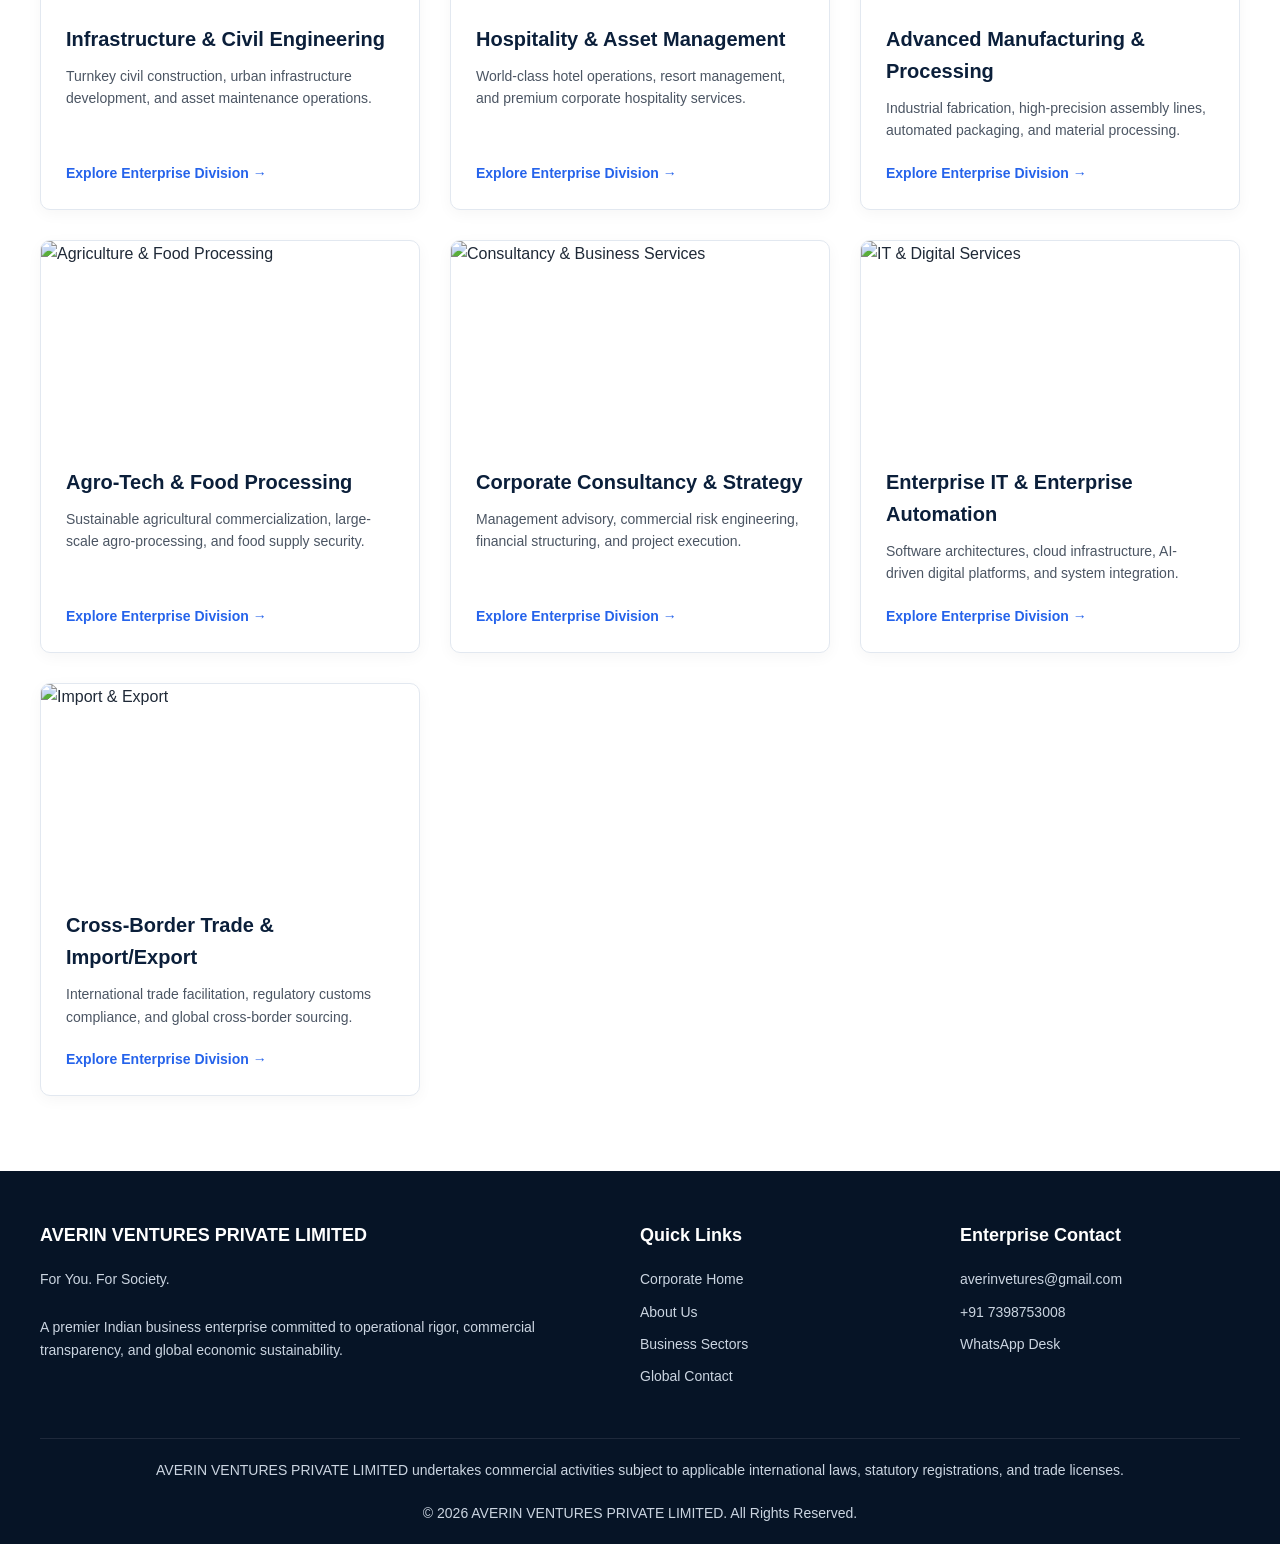
==== commit 5cb9536c: "Update index.html" ====
--- a/index.html
+++ b/index.html
@@ -1,649 +1,1277 @@
 <!DOCTYPE html>
 <html lang="en">
 <head>
-  <meta name="google-site-verification" content="lGhGd2EZW5qMOWC_JAVKwKi5grlxqH82_09WrEpLRak" />
-  <meta charset="UTF-8">
-  <meta name="viewport" content="width=device-width, initial-scale=1.0">
-  <title>AVERIN VENTURES PRIVATE LIMITED | Global Conglomerate & Business Solutions</title>
-  <meta name="description" content="AVERIN VENTURES PRIVATE LIMITED - A diversified Indian MNC business enterprise across Trading, Logistics, Infrastructure, Staffing, Manufacturing, Technology, and Consultancy.">
-
-  <!-- Font Awesome Icons -->
-  <link rel="stylesheet" href="https://cdnjs.cloudflare.com/ajax/libs/font-awesome/6.4.0/css/all.min.css">
-
-  <style>
-    * { margin: 0; padding: 0; box-sizing: border-box; scroll-behavior: smooth; font-family: 'Segoe UI', Tahoma, Geneva, Verdana, sans-serif; }
-    body { color: #1e293b; background: #f8fafc; line-height: 1.6; }
-    a { text-decoration: none; color: inherit; }
-
-    /* HEADER & NAVBAR */
-    header { position: sticky; top: 0; z-index: 1000; background: #ffffff; border-bottom: 1px solid #e2e8f0; box-shadow: 0 4px 15px rgba(0,0,0,0.05); }
-    .navbar { max-width: 1280px; margin: auto; padding: 15px 25px; display: flex; justify-content: space-between; align-items: center; }
-    .brand { display: flex; align-items: center; gap: 12px; cursor: pointer; }
-    .brand-logo { width: 50px; height: 50px; object-fit: contain; }
-    .brand-name { font-size: 20px; font-weight: 800; color: #0f172a; letter-spacing: 0.5px; }
-    .brand-subtitle { font-size: 10px; color: #2563eb; letter-spacing: 2px; font-weight: 700; margin-top: 2px; }
-    
-    nav { display: flex; gap: 20px; align-items: center; }
-    nav a { color: #334155; font-weight: 600; font-size: 14px; transition: 0.3s; cursor: pointer; text-transform: uppercase; letter-spacing: 0.5px; }
-    nav a:hover, nav a.active { color: #2563eb; }
-
-    /* PAGE ROUTING VISIBILITY */
-    .page { display: none; min-height: 80vh; padding-bottom: 60px; }
-    .page.active { display: block; animation: fadeIn 0.4s ease-in-out; }
-    @keyframes fadeIn { from { opacity: 0; transform: translateY(10px); } to { opacity: 1; transform: translateY(0); } }
-
-    /* HERO SECTION */
-    .hero { min-height: 520px; display: flex; align-items: center; text-align: center; color: #fff; background: linear-gradient(rgba(15, 23, 42, 0.88), rgba(15, 23, 42, 0.92)), url("https://images.unsplash.com/photo-1486406146926-c627a92ad1ab?auto=format&fit=crop&w=1800&q=80") center/cover; }
-    .hero-content { max-width: 900px; margin: auto; padding: 60px 20px; }
-    .hero h1 { font-size: 44px; font-weight: 800; margin-bottom: 15px; letter-spacing: 1px; line-height: 1.2; }
-    .hero .tagline { font-size: 22px; color: #93c5fd; font-weight: 600; margin-bottom: 20px; text-transform: uppercase; letter-spacing: 1.5px; }
-    .hero p { font-size: 17px; max-width: 750px; margin: auto; color: #cbd5e1; }
-    .btn-group { margin-top: 30px; display: flex; justify-content: center; gap: 15px; flex-wrap: wrap; }
-    .btn { display: inline-block; padding: 12px 28px; border-radius: 6px; font-weight: 700; font-size: 15px; transition: 0.3s; cursor: pointer; border: none; }
-    .btn-primary { background: #2563eb; color: #fff; }
-    .btn-primary:hover { background: #1d4ed8; transform: translateY(-2px); box-shadow: 0 5px 15px rgba(37,99,235,0.4); }
-    .btn-light { background: #ffffff; color: #0f172a; }
-    .btn-light:hover { background: #e2e8f0; transform: translateY(-2px); }
-
-    /* CONTAINER & TITLES */
-    .container { max-width: 1200px; margin: auto; padding: 50px 20px; }
-    .section-title { text-align: center; margin-bottom: 45px; }
-    .section-title h2 { font-size: 32px; color: #0f172a; margin-bottom: 10px; font-weight: 700; text-transform: uppercase; letter-spacing: 0.5px; }
-    .section-title p { max-width: 700px; margin: auto; color: #64748b; font-size: 16px; }
-
-    /* SERVICES GRID (HOME PAGE) */
-    .services-grid { display: grid; grid-template-columns: repeat(auto-fit, minmax(320px, 1fr)); gap: 25px; }
-    .service-card { background: #fff; border-radius: 10px; overflow: hidden; border: 1px solid #e2e8f0; transition: 0.3s; display: flex; flex-direction: column; }
-    .service-card:hover { transform: translateY(-6px); box-shadow: 0 12px 25px rgba(0,0,0,0.1); }
-    .service-card img { width: 100%; height: 200px; object-fit: cover; }
-    .service-card-body { padding: 25px; flex-grow: 1; display: flex; flex-direction: column; }
-    .service-card h3 { color: #0f172a; font-size: 20px; margin-bottom: 10px; }
-    .service-card p { color: #64748b; font-size: 14px; margin-bottom: 20px; flex-grow: 1; }
-
-    /* SERVICE DETAIL PAGE STYLING (MNC STYLE) */
-    .service-hero { background: linear-gradient(rgba(15, 23, 42, 0.85), rgba(15, 23, 42, 0.85)), var(--bg-img) center/cover; color: white; padding: 80px 20px; text-align: center; border-radius: 12px; margin-bottom: 40px; }
-    .service-hero h1 { font-size: 38px; margin-bottom: 10px; }
-    .service-hero p { font-size: 18px; color: #93c5fd; max-width: 800px; margin: auto; }
-    
-    .mnc-grid { display: grid; grid-template-columns: 2fr 1fr; gap: 40px; }
-    .mnc-content h2 { font-size: 26px; color: #0f172a; margin: 25px 0 15px; border-left: 4px solid #2563eb; padding-left: 12px; }
-    .mnc-content p { color: #475569; font-size: 16px; margin-bottom: 15px; }
-    .mnc-list { list-style: none; margin: 20px 0; }
-    .mnc-list li { margin-bottom: 12px; display: flex; align-items: flex-start; gap: 10px; color: #334155; }
-    .mnc-list li i { color: #2563eb; margin-top: 4px; }
-
-    .mnc-sidebar { background: #fff; padding: 30px; border-radius: 10px; border: 1px solid #e2e8f0; height: fit-content; }
-    .mnc-sidebar h3 { font-size: 20px; margin-bottom: 20px; color: #0f172a; border-bottom: 2px solid #2563eb; padding-bottom: 8px; }
-
-    /* CONTACT SECTION */
-    .contact-grid { display: grid; grid-template-columns: 1fr 1.2fr; gap: 40px; }
-    .contact-info { background: #0f172a; color: #fff; padding: 40px; border-radius: 10px; }
-    .contact-info h3 { font-size: 24px; margin-bottom: 20px; color: #93c5fd; }
-    .contact-info p { margin-bottom: 18px; color: #cbd5e1; font-size: 15px; }
-    .contact-info i { width: 25px; color: #38bdf8; }
-    
-    .gform-card { background: #fff; padding: 40px; border-radius: 10px; border: 1px solid #e2e8f0; box-shadow: 0 4px 15px rgba(0,0,0,0.05); text-align: center; }
-    .gform-card h3 { font-size: 24px; color: #0f172a; margin-bottom: 15px; }
-    .gform-card p { color: #64748b; margin-bottom: 25px; font-size: 15px; }
-
-    /* FOOTER */
-    footer { background: #070d19; color: #94a3b8; padding: 50px 20px 20px; margin-top: 60px; }
-    .footer-grid { max-width: 1200px; margin: auto; display: grid; grid-template-columns: 2fr 1fr 1fr; gap: 40px; }
-    footer h3 { color: #fff; margin-bottom: 20px; font-size: 18px; }
-    footer a { display: block; margin-bottom: 10px; color: #94a3b8; font-size: 14px; transition: 0.3s; }
-    footer a:hover { color: #38bdf8; }
-    .footer-bottom { max-width: 1200px; margin: 40px auto 0; padding-top: 20px; border-top: 1px solid #1e293b; text-align: center; font-size: 13px; }
-
-    /* RESPONSIVE */
-    @media(max-width: 900px){
-      .mnc-grid, .contact-grid, .footer-grid { grid-template-columns: 1fr; }
-      .hero h1 { font-size: 32px; }
-      nav { display: flex; flex-wrap: wrap; gap: 10px; }
-    }
-  </style>
+<meta name="google-site-verification" content="lGhGd2EZW5qMOWC_JAVKwKi5grlxqH82_09WrEpLRak" />
+<meta charset="UTF-8">
+<meta name="viewport" content="width=device-width, initial-scale=1.0">
+<title>AVERIN VENTURES PRIVATE LIMITED | Enterprise Solutions & Global Operations</title>
+<meta name="description" content="AVERIN VENTURES PRIVATE LIMITED - A diversified Indian multinational conglomerate delivering high-impact solutions across Trading, Logistics, Infrastructure, Hospitality, Manufacturing, Digital Services, and Global Trade.">
+
+<style>
+:root {
+  --primary: #0b1f3a;
+  --accent: #2563eb;
+  --accent-hover: #1d4ed8;
+  --text-dark: #1f2937;
+  --text-muted: #4b5563;
+  --bg-light: #f8fafc;
+  --card-border: #e2e8f0;
+}
+
+*{margin:0;padding:0;box-sizing:border-box;scroll-behavior:smooth}
+
+body{
+  font-family: 'Segoe UI', -apple-system, BlinkMacSystemFont, Roboto, Helvetica, Arial, sans-serif;
+  color: var(--text-dark);
+  background: #fff;
+  line-height: 1.6;
+}
+
+a{text-decoration:none}
+
+/* HEADER & NAVBAR */
+header{
+  position:sticky;
+  top:0;
+  z-index:1000;
+  background:#fff;
+  border-bottom:1px solid #e5e7eb;
+  box-shadow:0 2px 12px rgba(0,0,0,.06);
+}
+
+.navbar{
+  max-width:1250px;
+  margin:auto;
+  padding:14px 25px;
+  display:flex;
+  justify-content:space-between;
+  align-items:center;
+  gap:20px;
+}
+
+.brand{
+  display:flex;
+  align-items:center;
+  gap:12px;
+  cursor:pointer;
+}
+
+.brand-logo-placeholder{
+  width:48px;
+  height:48px;
+  background: var(--primary);
+  color: #fff;
+  font-weight: 800;
+  font-size: 22px;
+  display: flex;
+  align-items: center;
+  justify-content: center;
+  border-radius: 8px;
+  box-shadow: 0 4px 10px rgba(0,0,0,0.15);
+}
+
+.brand-text{
+  display:flex;
+  flex-direction:column;
+  line-height:1.15;
+}
+
+.brand-name{
+  font-size:19px;
+  font-weight:800;
+  letter-spacing:.5px;
+  color: var(--primary);
+}
+
+.brand-subtitle{
+  font-size:10px;
+  color: var(--accent);
+  letter-spacing:2px;
+  font-weight:700;
+  margin-top:3px;
+}
+
+nav{
+  display:flex;
+  gap:25px;
+  align-items:center;
+}
+
+nav a{
+  color: var(--text-dark);
+  font-weight:600;
+  font-size:14px;
+  text-transform: uppercase;
+  letter-spacing: 0.5px;
+  transition:.3s;
+  cursor: pointer;
+}
+
+nav a:hover, nav a.active{color: var(--accent)}
+
+/* PAGE SWITCHING SYSTEM */
+.page-view {
+  display: none;
+}
+.page-view.active-view {
+  display: block;
+}
+
+/* HERO SECTION */
+.hero{
+  min-height:580px;
+  display:flex;
+  align-items:center;
+  text-align:center;
+  color:#fff;
+  background: linear-gradient(rgba(11,31,58,0.88), rgba(15,23,42,0.92)), url("https://images.unsplash.com/photo-1486406146926-c627a92ad1ab?auto=format&fit=crop&w=1800&q=80") center/cover no-repeat;
+}
+
+.hero-content{
+  max-width:950px;
+  margin:auto;
+  padding:70px 25px;
+}
+
+.hero h1{
+  font-size:46px;
+  line-height:1.2;
+  margin-bottom:18px;
+  font-weight:800;
+  letter-spacing:0.5px;
+}
+
+.tagline{
+  font-size:22px;
+  font-weight:600;
+  color:#93c5fd;
+  margin-bottom:20px;
+  letter-spacing:1px;
+}
+
+.hero p{
+  font-size:17px;
+  max-width:780px;
+  margin:auto;
+  color:#cbd5e1;
+}
+
+.buttons{
+  margin-top:35px;
+  display:flex;
+  justify-content:center;
+  gap:15px;
+  flex-wrap:wrap;
+}
+
+.btn{
+  display:inline-block;
+  padding:14px 28px;
+  border-radius:6px;
+  font-weight:700;
+  font-size: 14px;
+  text-transform: uppercase;
+  letter-spacing: 0.5px;
+  transition:.3s;
+  cursor: pointer;
+}
+
+.btn-primary{
+  background: var(--accent);
+  color:#fff;
+  border: none;
+}
+
+.btn-primary:hover{
+  background: var(--accent-hover);
+  transform:translateY(-2px);
+  box-shadow: 0 5px 15px rgba(37,99,235,0.4);
+}
+
+.btn-light{
+  background:#fff;
+  color: var(--primary);
+  border: none;
+}
+
+.btn-light:hover{
+  background:#f1f5f9;
+  transform:translateY(-2px);
+}
+
+/* SECTIONS COMMON */
+section{padding:75px 20px}
+.container{max-width:1200px;margin:auto}
+
+.section-title{
+  text-align:center;
+  margin-bottom:50px;
+}
+
+.section-title h2{
+  font-size:34px;
+  color: var(--primary);
+  margin-bottom:12px;
+  font-weight: 800;
+}
+
+.section-title p{
+  max-width:750px;
+  margin:auto;
+  color: var(--text-muted);
+  font-size: 16px;
+}
+
+/* BUSINESS SECTORS GRID (MNC CARDS) */
+.services-grid{
+  display:grid;
+  grid-template-columns:repeat(3,1fr);
+  gap:30px;
+}
+
+.service-card{
+  background:#fff;
+  border:1px solid var(--card-border);
+  border-radius:10px;
+  overflow: hidden;
+  box-shadow:0 4px 15px rgba(0,0,0,.04);
+  transition:.3s;
+  display: flex;
+  flex-direction: column;
+}
+
+.service-card:hover{
+  transform:translateY(-7px);
+  box-shadow:0 15px 30px rgba(0,0,0,.12);
+}
+
+.card-img-wrapper {
+  width: 100%;
+  height: 200px;
+  overflow: hidden;
+  position: relative;
+}
+
+.card-img-wrapper img {
+  width: 100%;
+  height: 100%;
+  object-fit: cover;
+  transition: transform 0.5s ease;
+}
+
+.service-card:hover .card-img-wrapper img {
+  transform: scale(1.08);
+}
+
+.card-content {
+  padding: 25px;
+  flex-grow: 1;
+  display: flex;
+  flex-direction: column;
+}
+
+.service-card h3{
+  color: var(--primary);
+  font-size:20px;
+  margin-bottom:10px;
+  font-weight: 700;
+}
+
+.service-card p{
+  color: var(--text-muted);
+  font-size:14px;
+  margin-bottom: 20px;
+  flex-grow: 1;
+}
+
+.card-btn {
+  color: var(--accent);
+  font-weight: 700;
+  font-size: 14px;
+  display: inline-flex;
+  align-items: center;
+  gap: 6px;
+  cursor: pointer;
+}
+
+.card-btn:hover {
+  color: var(--accent-hover);
+}
+
+/* BUSINESS DEDICATED PAGE STYLES */
+.page-banner {
+  height: 350px;
+  position: relative;
+  display: flex;
+  align-items: center;
+  justify-content: center;
+  color: #fff;
+  text-align: center;
+}
+
+.page-banner-bg {
+  position: absolute;
+  top:0; left:0; right:0; bottom:0;
+  background-size: cover;
+  background-position: center;
+  filter: brightness(0.4);
+  z-index: 1;
+}
+
+.page-banner-content {
+  position: relative;
+  z-index: 2;
+  max-width: 900px;
+  padding: 0 20px;
+}
+
+.page-banner-content h1 {
+  font-size: 40px;
+  font-weight: 800;
+  margin-bottom: 10px;
+}
+
+.page-banner-content p {
+  font-size: 18px;
+  color: #e2e8f0;
+}
+
+.mnc-detail-grid {
+  display: grid;
+  grid-template-columns: 1fr 1fr;
+  gap: 40px;
+  align-items: center;
+  margin-bottom: 50px;
+}
+
+.mnc-detail-text h3 {
+  font-size: 26px;
+  color: var(--primary);
+  margin-bottom: 15px;
+  font-weight: 700;
+}
+
+.mnc-detail-text p {
+  color: var(--text-muted);
+  font-size: 16px;
+  margin-bottom: 15px;
+}
+
+.mnc-detail-img img {
+  width: 100%;
+  border-radius: 10px;
+  box-shadow: 0 10px 25px rgba(0,0,0,0.1);
+}
+
+.capabilities-list {
+  background: var(--bg-light);
+  padding: 40px;
+  border-radius: 10px;
+  border-left: 5px solid var(--accent);
+  margin-bottom: 40px;
+}
+
+.capabilities-list h4 {
+  font-size: 20px;
+  color: var(--primary);
+  margin-bottom: 15px;
+}
+
+.capabilities-list ul {
+  list-style-type: none;
+  display: grid;
+  grid-template-columns: 1fr 1fr;
+  gap: 15px;
+}
+
+.capabilities-list li {
+  font-size: 15px;
+  color: var(--text-dark);
+  position: relative;
+  padding-left: 22px;
+}
+
+.capabilities-list li::before {
+  content: "✓";
+  position: absolute;
+  left: 0;
+  color: var(--accent);
+  font-weight: bold;
+}
+
+/* ABOUT & VALUES */
+.about-box{
+  max-width:900px;
+  margin:auto;
+  text-align:center
+}
+
+.about-box h3{
+  font-size:28px;
+  color: var(--accent);
+  margin-bottom:20px
+}
+
+.about-box p{
+  color: var(--text-muted);
+  font-size:17px
+}
+
+.values-grid{
+  display:grid;
+  grid-template-columns:repeat(5,1fr);
+  gap:20px
+}
+
+.value-card{
+  text-align:center;
+  padding:30px 15px;
+  border:1px solid var(--card-border);
+  border-radius:8px;
+  background:#fff;
+  box-shadow: 0 4px 10px rgba(0,0,0,0.02);
+}
+
+.value-card h3{
+  color: var(--accent);
+  font-size:18px
+}
+
+/* CONTACT */
+.contact{background: var(--bg-light)}
+.contact-grid{
+  display:grid;
+  grid-template-columns:1fr 1fr;
+  gap:40px
+}
+
+.contact-info{
+  background: var(--primary);
+  color:#fff;
+  padding:45px;
+  border-radius:10px
+}
+
+.contact-info h3{
+  font-size:26px;
+  margin-bottom:20px
+}
+
+.contact-info p{
+  margin-bottom:18px;
+  color:#dbeafe;
+  font-size: 15px;
+}
+
+.contact-info a{color:#93c5fd}
+
+.whatsapp-btn{
+  display:inline-block;
+  margin-top:15px;
+  padding:12px 24px;
+  background:#25D366;
+  color:#fff!important;
+  border-radius:6px;
+  font-weight:bold
+}
+
+.gform-card{
+  background:#fff;
+  padding:40px;
+  border-radius:10px;
+  box-shadow:0 5px 20px rgba(0,0,0,.06);
+  display:flex;
+  flex-direction:column;
+  justify-content:center;
+}
+
+.gform-card h3{
+  font-size:24px;
+  color: var(--primary);
+  margin-bottom:12px
+}
+
+.gform-card p{
+  color: var(--text-muted);
+  margin-bottom:25px;
+  font-size:15px
+}
+
+/* FOOTER */
+footer{
+  background:#061426;
+  color:#fff;
+  padding:50px 20px 20px
+}
+
+.footer-grid{
+  max-width:1200px;
+  margin:auto;
+  display:grid;
+  grid-template-columns:2fr 1fr 1fr;
+  gap:40px
+}
+
+footer h3{margin-bottom:18px; font-size: 18px;}
+
+footer p, footer a{
+  color:#cbd5e1;
+  font-size:14px;
+}
+
+footer a{
+  display:block;
+  margin-bottom:10px;
+  cursor: pointer;
+}
+
+footer a:hover{color: #93c5fd;}
+
+.footer-bottom{
+  max-width:1200px;
+  margin:40px auto 0;
+  padding-top:20px;
+  border-top:1px solid #1e293b;
+  text-align:center;
+  color:#94a3b8;
+  font-size:13px
+}
+
+/* RESPONSIVE DESIGN */
+@media(max-width:900px){
+  .services-grid{grid-template-columns:repeat(2,1fr)}
+  .values-grid{grid-template-columns:repeat(2,1fr)}
+  .mnc-detail-grid{grid-template-columns:1fr}
+  .capabilities-list ul{grid-template-columns:1fr}
+}
+
+@media(max-width:650px){
+  .navbar{flex-direction:column;gap:12px;padding:12px 15px}
+  nav{gap:12px;flex-wrap:wrap;justify-content:center}
+  .hero h1{font-size:32px}
+  .page-banner-content h1{font-size:30px}
+  .services-grid, .values-grid, .contact-grid, .footer-grid{grid-template-columns:1fr}
+}
+</style>
 </head>
+
 <body>
 
-  <!-- HEADER -->
-  <header>
-    <div class="navbar">
-      <div class="brand" onclick="showPage('home')">
-        <img src="logo.png" alt="AVERIN VENTURES Logo" class="brand-logo" onerror="this.src='https://cdn-icons-png.flaticon.com/512/3135/3135715.png'">
-        <div>
-          <div class="brand-name">AVERIN VENTURES</div>
-          <div class="brand-subtitle">PRIVATE LIMITED</div>
-        </div>
-      </div>
-      <nav>
-        <a onclick="showPage('home')" id="nav-home" class="active">Home</a>
-        <a onclick="showPage('about')" id="nav-about">About Us</a>
-        <a onclick="showPage('services')" id="nav-services">Business Sectors</a>
-        <a onclick="showPage('contact')" id="nav-contact">Contact Us</a>
-      </nav>
-    </div>
-  </header>
-
-  <!-- HOME PAGE -->
-  <div id="page-home" class="page active">
-    <section class="hero">
-      <div class="hero-content">
-        <h1>AVERIN VENTURES PRIVATE LIMITED</h1>
-        <div class="tagline">For You. For Society.</div>
-        <p>A global corporate enterprise delivering multi-sector operational excellence, strategic commercial solutions, and sustainable infrastructure desarrollo across international markets.</p>
-        <div class="btn-group">
-          <button class="btn btn-primary" onclick="showPage('services')">Explore Business Units</button>
-          <button class="btn btn-light" onclick="showPage('contact')">Connect With Us</button>
-        </div>
-      </div>
-    </section>
-
+<!-- HEADER NAVBAR -->
+<header>
+  <div class="navbar">
+    <div class="brand" onclick="showPage('home')">
+      <div class="brand-logo-placeholder">A</div>
+      <div class="brand-text">
+        <div class="brand-name">AVERIN VENTURES</div>
+        <div class="brand-subtitle">PRIVATE LIMITED</div>
+      </div>
+    </div>
+    <nav>
+      <a id="nav-home" class="active" onclick="showPage('home')">Home</a>
+      <a id="nav-about" onclick="showPage('about')">About Us</a>
+      <a id="nav-services" onclick="showPage('home'); setTimeout(() => { document.getElementById('services-section').scrollIntoView(); }, 100);">Sectors</a>
+      <a id="nav-contact" onclick="showPage('contact')">Contact</a>
+    </nav>
+  </div>
+</header>
+
+<!-- ==================== HOME PAGE VIEW ==================== -->
+<div id="page-home" class="page-view active-view">
+
+  <section class="hero">
+    <div class="hero-content">
+      <h1>DRIVING GLOBAL ENTERPRISE & INDUSTRIAL EXCELLENCE</h1>
+      <div class="tagline">For You. For Society.</div>
+      <p>AVERIN VENTURES PRIVATE LIMITED is a diversified multi-sector conglomerate engineered to power international trade, sustainable infrastructure, global supply chains, and advanced technology integrations.</p>
+      <div class="buttons">
+        <button class="btn btn-primary" onclick="document.getElementById('services-section').scrollIntoView();">Explore Business Sectors</button>
+        <button class="btn btn-light" onclick="showPage('contact')">Global Connect</button>
+      </div>
+    </div>
+  </section>
+
+  <!-- BUSINESS SECTORS GRID -->
+  <section id="services-section">
     <div class="container">
       <div class="section-title">
         <h2>Strategic Business Operations</h2>
-        <p>Delivering enterprise-grade solutions with global standards across diversified economic sectors.</p>
+        <p>Delivering high-performance, compliant, and scalable business solutions across core industrial markets worldwide.</p>
       </div>
 
       <div class="services-grid">
-        <!-- 1. Trading & Distribution -->
+
+        <!-- 1. Trading -->
         <div class="service-card">
-          <img src="https://images.unsplash.com/photo-1586528116311-ad8dd3c8310d?auto=format&fit=crop&w=600&q=80" alt="Trading & Distribution">
-          <div class="service-card-body">
-            <h3>Trading & Distribution</h3>
-            <p>End-to-end global supply chain, bulk procurement, and strategic distribution network management.</p>
-            <button class="btn btn-primary" onclick="showPage('trading')">Read More</button>
-          </div>
-        </div>
-
-        <!-- 2. Transport & Logistics -->
+          <div class="card-img-wrapper">
+            <img src="https://images.unsplash.com/photo-1578575437130-527eed3abbec?auto=format&fit=crop&w=800&q=80" alt="Trading & Distribution">
+          </div>
+          <div class="card-content">
+            <h3>Trading & Global Distribution</h3>
+            <p>End-to-end procurement networks, wholesale distribution, and bulk industrial product sourcing.</p>
+            <span class="card-btn" onclick="showPage('biz-trading')">Explore Enterprise Division &rarr;</span>
+          </div>
+        </div>
+
+        <!-- 2. Logistics -->
         <div class="service-card">
-          <img src="https://images.unsplash.com/photo-1519003722824-194d4455a60c?auto=format&fit=crop&w=600&q=80" alt="Logistics">
-          <div class="service-card-body">
-            <h3>Transport & Logistics</h3>
-            <p>Integrated fleet management, freight forwarding, cold-chain solutions, and smart warehousing.</p>
-            <button class="btn btn-primary" onclick="showPage('logistics')">Read More</button>
-          </div>
-        </div>
-
-        <!-- 3. Manpower & Staffing -->
+          <div class="card-img-wrapper">
+            <img src="https://images.unsplash.com/photo-1586528116311-ad8dd3c8310d?auto=format&fit=crop&w=800&q=80" alt="Transport & Logistics">
+          </div>
+          <div class="card-content">
+            <h3>Transport & Supply Chain Logistics</h3>
+            <p>Multimodal transportation, high-capacity warehousing, and automated supply-chain solutions.</p>
+            <span class="card-btn" onclick="showPage('biz-logistics')">Explore Enterprise Division &rarr;</span>
+          </div>
+        </div>
+
+        <!-- 3. Manpower -->
         <div class="service-card">
-          <img src="https://images.unsplash.com/photo-1521737711867-e3b97375f902?auto=format&fit=crop&w=600&q=80" alt="Manpower">
-          <div class="service-card-body">
-            <h3>Manpower & Staffing</h3>
-            <p>Executive recruitment, specialized workforce deployment, and large-scale operational HR support.</p>
-            <button class="btn btn-primary" onclick="showPage('manpower')">Read More</button>
-          </div>
-        </div>
-
-        <!-- 4. Construction & Infrastructure -->
+          <div class="card-img-wrapper">
+            <img src="https://images.unsplash.com/photo-1521737711867-e3b97375f902?auto=format&fit=crop&w=800&q=80" alt="Manpower & Staffing">
+          </div>
+          <div class="card-content">
+            <h3>Human Capital & Manpower Engineering</h3>
+            <p>Strategic workforce deployment, executive staffing, and large-scale industrial talent management.</p>
+            <span class="card-btn" onclick="showPage('biz-manpower')">Explore Enterprise Division &rarr;</span>
+          </div>
+        </div>
+
+        <!-- 4. Construction -->
         <div class="service-card">
-          <img src="https://images.unsplash.com/photo-1541888946425-d0fbb186a5b3?auto=format&fit=crop&w=600&q=80" alt="Construction">
-          <div class="service-card-body">
-            <h3>Construction & Infrastructure</h3>
-            <p>Civil engineering, turnkey structural developments, smart infrastructure, and urban projects.</p>
-            <button class="btn btn-primary" onclick="showPage('construction')">Read More</button>
-          </div>
-        </div>
-
-        <!-- 5. Hospitality & Tourism -->
+          <div class="card-img-wrapper">
+            <img src="https://images.unsplash.com/photo-1504307651254-35680f356dfd?auto=format&fit=crop&w=800&q=80" alt="Construction & Infrastructure">
+          </div>
+          <div class="card-content">
+            <h3>Infrastructure & Civil Engineering</h3>
+            <p>Turnkey civil construction, urban infrastructure development, and asset maintenance operations.</p>
+            <span class="card-btn" onclick="showPage('biz-construction')">Explore Enterprise Division &rarr;</span>
+          </div>
+        </div>
+
+        <!-- 5. Hospitality -->
         <div class="service-card">
-          <img src="https://images.unsplash.com/photo-1566073771259-6a8506099945?auto=format&fit=crop&w=600&q=80" alt="Hospitality">
-          <div class="service-card-body">
-            <h3>Hospitality & Tourism</h3>
-            <p>Luxury resort management, corporate hospitality operations, eco-tourism, and guest relations.</p>
-            <button class="btn btn-primary" onclick="showPage('hospitality')">Read More</button>
-          </div>
-        </div>
-
-        <!-- 6. Manufacturing & Processing -->
+          <div class="card-img-wrapper">
+            <img src="https://images.unsplash.com/photo-1566073771259-6a8506099945?auto=format&fit=crop&w=800&q=80" alt="Hospitality & Tourism">
+          </div>
+          <div class="card-content">
+            <h3>Hospitality & Asset Management</h3>
+            <p>World-class hotel operations, resort management, and premium corporate hospitality services.</p>
+            <span class="card-btn" onclick="showPage('biz-hospitality')">Explore Enterprise Division &rarr;</span>
+          </div>
+        </div>
+
+        <!-- 6. Manufacturing -->
         <div class="service-card">
-          <img src="https://images.unsplash.com/photo-1581091226825-a6a2a5aee158?auto=format&fit=crop&w=600&q=80" alt="Manufacturing">
-          <div class="service-card-body">
-            <h3>Manufacturing & Processing</h3>
-            <p>Industrial fabrication, automated assembly processes, precision engineering, and packaging.</p>
-            <button class="btn btn-primary" onclick="showPage('manufacturing')">Read More</button>
-          </div>
-        </div>
-
-        <!-- 7. Agriculture & Food Processing -->
+          <div class="card-img-wrapper">
+            <img src="https://images.unsplash.com/photo-1581091226825-a6a2a5aee158?auto=format&fit=crop&w=800&q=80" alt="Manufacturing & Processing">
+          </div>
+          <div class="card-content">
+            <h3>Advanced Manufacturing & Processing</h3>
+            <p>Industrial fabrication, high-precision assembly lines, automated packaging, and material processing.</p>
+            <span class="card-btn" onclick="showPage('biz-manufacturing')">Explore Enterprise Division &rarr;</span>
+          </div>
+        </div>
+
+        <!-- 7. Agriculture -->
         <div class="service-card">
-          <img src="https://images.unsplash.com/photo-1500937386664-56d1dfef3854?auto=format&fit=crop&w=600&q=80" alt="Agriculture">
-          <div class="service-card-body">
-            <h3>Agriculture & Food Processing</h3>
-            <p>Sustainable agro-tech innovations, commercial food processing, organic farming, and supply chain.</p>
-            <button class="btn btn-primary" onclick="showPage('agriculture')">Read More</button>
-          </div>
-        </div>
-
-        <!-- 8. Consultancy & Business Services -->
+          <div class="card-img-wrapper">
+            <img src="https://images.unsplash.com/photo-1625246333195-78d9c38ad449?auto=format&fit=crop&w=800&q=80" alt="Agriculture & Food Processing">
+          </div>
+          <div class="card-content">
+            <h3>Agro-Tech & Food Processing</h3>
+            <p>Sustainable agricultural commercialization, large-scale agro-processing, and food supply security.</p>
+            <span class="card-btn" onclick="showPage('biz-agriculture')">Explore Enterprise Division &rarr;</span>
+          </div>
+        </div>
+
+        <!-- 8. Consultancy -->
         <div class="service-card">
-          <img src="https://images.unsplash.com/photo-1454165804606-c3d57bc86b40?auto=format&fit=crop&w=600&q=80" alt="Consultancy">
-          <div class="service-card-body">
-            <h3>Consultancy & Business Services</h3>
-            <p>Strategic corporate advisory, financial risk management, legal compliance, and operations scale-up.</p>
-            <button class="btn btn-primary" onclick="showPage('consultancy')">Read More</button>
-          </div>
-        </div>
-
-        <!-- 9. IT & Digital Services -->
+          <div class="card-img-wrapper">
+            <img src="https://images.unsplash.com/photo-1454165804606-c3d57bc86b40?auto=format&fit=crop&w=800&q=80" alt="Consultancy & Business Services">
+          </div>
+          <div class="card-content">
+            <h3>Corporate Consultancy & Strategy</h3>
+            <p>Management advisory, commercial risk engineering, financial structuring, and project execution.</p>
+            <span class="card-btn" onclick="showPage('biz-consultancy')">Explore Enterprise Division &rarr;</span>
+          </div>
+        </div>
+
+        <!-- 9. IT & Digital -->
         <div class="service-card">
-          <img src="https://images.unsplash.com/photo-1518770660439-4636190af475?auto=format&fit=crop&w=600&q=80" alt="IT Services">
-          <div class="service-card-body">
-            <h3>IT & Digital Services</h3>
-            <p>Enterprise software engineering, AI-driven digital transformation, cloud architecture, and cybersecurity.</p>
-            <button class="btn btn-primary" onclick="showPage('it-services')">Read More</button>
+          <div class="card-img-wrapper">
+            <img src="https://images.unsplash.com/photo-1518770660439-4636190af475?auto=format&fit=crop&w=800&q=80" alt="IT & Digital Services">
+          </div>
+          <div class="card-content">
+            <h3>Enterprise IT & Enterprise Automation</h3>
+            <p>Software architectures, cloud infrastructure, AI-driven digital platforms, and system integration.</p>
+            <span class="card-btn" onclick="showPage('biz-it')">Explore Enterprise Division &rarr;</span>
           </div>
         </div>
 
         <!-- 10. Import & Export -->
         <div class="service-card">
-          <img src="https://images.unsplash.com/photo-1578575437130-527eed3abbec?auto=format&fit=crop&w=600&q=80" alt="Import Export">
-          <div class="service-card-body">
-            <h3>Import & Export</h3>
-            <p>Cross-border commercial trade, international compliance, global sourcing, and custom clearance.</p>
-            <button class="btn btn-primary" onclick="showPage('import-export')">Read More</button>
-          </div>
-        </div>
-      </div>
-    </div>
-  </div>
-
-  <!-- ABOUT US PAGE -->
-  <div id="page-about" class="page">
+          <div class="card-img-wrapper">
+            <img src="https://images.unsplash.com/photo-1542314831-068cd1dbfeeb?auto=format&fit=crop&w=800&q=80" alt="Import & Export">
+          </div>
+          <div class="card-content">
+            <h3>Cross-Border Trade & Import/Export</h3>
+            <p>International trade facilitation, regulatory customs compliance, and global cross-border sourcing.</p>
+            <span class="card-btn" onclick="showPage('biz-impexp')">Explore Enterprise Division &rarr;</span>
+          </div>
+        </div>
+
+      </div>
+    </div>
+  </section>
+
+</div>
+
+<!-- ==================== ABOUT PAGE VIEW ==================== -->
+<div id="page-about" class="page-view">
+  <div class="page-banner">
+    <div class="page-banner-bg" style="background-image: url('https://images.unsplash.com/photo-1497366216548-37526070297c?auto=format&fit=crop&w=1800&q=80');"></div>
+    <div class="page-banner-content">
+      <h1>About Averin Ventures Private Limited</h1>
+      <p>Building Sustainable Global Enterprises through Leadership, Integrity, and Operational Excellence.</p>
+    </div>
+  </div>
+
+  <section>
+    <div class="container">
+      <div class="about-box">
+        <h3>Architecting Long-Term Value Across Multi-Sector Enterprises</h3>
+        <p>AVERIN VENTURES PRIVATE LIMITED stands as a diversified corporate entity driven by a commitment to build resilient, sustainable, and scalable business ecosystems. By integrating modern operational methodologies with corporate compliance, we serve global business partners, institutions, and industrial clients.</p>
+        <br>
+        <p>Our strategic framework rests on rigid quality parameters, agile risk management, and responsible participation in socioeconomic advancement. We empower market ecosystems by converting complex business challenges into sustainable opportunities.</p>
+      </div>
+    </div>
+  </section>
+
+  <section style="background: var(--bg-light);">
     <div class="container">
       <div class="section-title">
-        <h2>About AVERIN VENTURES</h2>
-        <p>A Visionary Enterprise Dedicated to Global Standards and Sustainable Impact.</p>
-      </div>
-      <div style="background: #fff; padding: 40px; border-radius: 12px; border: 1px solid #e2e8f0;">
-        <h3 style="font-size: 24px; color: #2563eb; margin-bottom: 20px;">Corporate Profile</h3>
-        <p style="font-size: 16px; color: #475569; margin-bottom: 20px;">
-          AVERIN VENTURES PRIVATE LIMITED is a premier Indian multi-industry enterprise structured around international corporate benchmarks. Operating across key commercial hubs, the company leads transformation across logistics, energy, staffing, infrastructure, digital technology, and international trade.
-        </p>
-        <p style="font-size: 16px; color: #475569; margin-bottom: 20px;">
-          Our core philosophy, <strong>"For You. For Society."</strong>, reinforces our dual commitment: driving high corporate performance for clients while actively facilitating socioeconomic empowerment, job creation, and sustainable development.
-        </p>
-      </div>
-    </div>
-  </div>
-
-  <!-- ALL BUSINESS SECTORS PAGE -->
-  <div id="page-services" class="page">
-    <div class="container">
-      <div class="section-title">
-        <h2>All Business Sectors</h2>
-        <p>Click on any sector below to view detailed MNC corporate operations.</p>
-      </div>
-      <div style="text-align: center; margin-bottom: 30px;">
-        <button class="btn btn-primary" onclick="showPage('home')">Return to Home Grid View</button>
-      </div>
-    </div>
-  </div>
-
-  <!-- SECTOR 1: TRADING & DISTRIBUTION PAGE -->
-  <div id="page-trading" class="page">
-    <div class="container">
-      <div class="service-hero" style="--bg-img: url('https://images.unsplash.com/photo-1586528116311-ad8dd3c8310d?auto=format&fit=crop&w=1800&q=80')">
-        <h1>Trading & Global Distribution</h1>
-        <p>Enterprise Wholesale, Bulk Commodity Sourcing, and B2B Supply Chain Networks</p>
-      </div>
-      <div class="mnc-grid">
-        <div class="mnc-content">
-          <h2>MNC Operational Framework</h2>
-          <p>AVERIN VENTURES handles large-scale B2B commercial distribution and bulk procurement for key raw materials, industrial supplies, and consumer goods. Our global trade networks link primary manufacturers directly to regional distributors.</p>
-          
-          <h2>Core Capabilities</h2>
-          <ul class="mnc-list">
-            <li><i class="fa-solid fa-circle-check"></i> Bulk procurement and quality certification management.</li>
-            <li><i class="fa-solid fa-circle-check"></i> Real-time inventory track & trace systems for enterprise partners.</li>
-            <li><i class="fa-solid fa-circle-check"></i> Compliance with international commerce and tariff frameworks.</li>
-          </ul>
-        </div>
-        <div class="mnc-sidebar">
-          <h3>Inquire Sector</h3>
-          <p>Need wholesale procurement or distribution support?</p>
-          <br>
-          <button class="btn btn-primary" style="width:100%" onclick="showPage('contact')">Get In Touch</button>
-        </div>
-      </div>
-    </div>
-  </div>
-
-  <!-- SECTOR 2: TRANSPORT & LOGISTICS PAGE -->
-  <div id="page-logistics" class="page">
-    <div class="container">
-      <div class="service-hero" style="--bg-img: url('https://images.unsplash.com/photo-1519003722824-194d4455a60c?auto=format&fit=crop&w=1800&q=80')">
-        <h1>Transport & Next-Gen Logistics</h1>
-        <p>Smart Fleet Logistics, Cold Chain Logistics, and Multimodal Freight Forwarding</p>
-      </div>
-      <div class="mnc-grid">
-        <div class="mnc-content">
-          <h2>MNC Logistics Infrastructure</h2>
-          <p>We operate end-to-end supply chain infrastructure leveraging automated fleet telematics, strategic warehousing hubs, and cross-border customs handling. Our solutions ensure minimal lead times and optimized operational efficiency.</p>
-          <h2>Key Deliverables</h2>
-          <ul class="mnc-list">
-            <li><i class="fa-solid fa-circle-check"></i> Multimodal transport solutions (Road, Rail, Sea & Air Freight).</li>
-            <li><i class="fa-solid fa-circle-check"></i> Temperature-controlled cold-chain management for sensitive perishables.</li>
-            <li><i class="fa-solid fa-circle-check"></i> Grade-A smart warehousing with automated inventory management.</li>
-          </ul>
-        </div>
-        <div class="mnc-sidebar">
-          <h3>Inquire Sector</h3>
-          <p>Partner with our global logistics division.</p>
-          <br>
-          <button class="btn btn-primary" style="width:100%" onclick="showPage('contact')">Get In Touch</button>
-        </div>
-      </div>
-    </div>
-  </div>
-
-  <!-- SECTOR 3: MANPOWER & STAFFING PAGE -->
-  <div id="page-manpower" class="page">
-    <div class="container">
-      <div class="service-hero" style="--bg-img: url('https://images.unsplash.com/photo-1521737711867-e3b97375f902?auto=format&fit=crop&w=1800&q=80')">
-        <h1>Manpower & Human Capital Solutions</h1>
-        <p>Strategic Workforce Deployment, Executive Search, and Industrial Staffing</p>
-      </div>
-      <div class="mnc-grid">
-        <div class="mnc-content">
-          <h2>Enterprise HR & Staffing Framework</h2>
-          <p>AVERIN VENTURES provides complete human resource lifecycle management, ranging from skilled technical staff recruitment to turnkey industrial workforce deployment for infrastructure and operational facilities.</p>
-          <h2>Key Deliverables</h2>
-          <ul class="mnc-list">
-            <li><i class="fa-solid fa-circle-check"></i> Industrial workforce supply with full statutory & safety compliance.</li>
-            <li><i class="fa-solid fa-circle-check"></i> Corporate executive headhunting and technical skill sourcing.</li>
-            <li><i class="fa-solid fa-circle-check"></i> Managed workforce solutions & payroll administration.</li>
-          </ul>
-        </div>
-        <div class="mnc-sidebar">
-          <h3>Inquire Sector</h3>
-          <p>Scale your workforce with certified talent.</p>
-          <br>
-          <button class="btn btn-primary" style="width:100%" onclick="showPage('contact')">Get In Touch</button>
-        </div>
-      </div>
-    </div>
-  </div>
-
-  <!-- SECTOR 4: CONSTRUCTION & INFRASTRUCTURE PAGE -->
-  <div id="page-construction" class="page">
-    <div class="container">
-      <div class="service-hero" style="--bg-img: url('https://images.unsplash.com/photo-1541888946425-d0fbb186a5b3?auto=format&fit=crop&w=1800&q=80')">
-        <h1>Infrastructure & Civil Construction</h1>
-        <p>EPC Contracting, Urban Infrastructure Development, and Industrial Engineering</p>
-      </div>
-      <div class="mnc-grid">
-        <div class="mnc-content">
-          <h2>Civil Engineering & EPC Expertise</h2>
-          <p>Our infrastructure division specializes in complex civil engineering projects, commercial real estate developments, road networks, and maintenance contracts, backed by rigid ISO safety and quality protocols.</p>
-          <h2>Core Project Areas</h2>
-          <ul class="mnc-list">
-            <li><i class="fa-solid fa-circle-check"></i> Industrial facility design, structural erection, and commissioning.</li>
-            <li><i class="fa-solid fa-circle-check"></i> Commercial complex construction & smart urban infrastructure.</li>
-            <li><i class="fa-solid fa-circle-check"></i> Sustainable green-building certified engineering solutions.</li>
-          </ul>
-        </div>
-        <div class="mnc-sidebar">
-          <h3>Inquire Sector</h3>
-          <p>Discuss your infrastructure or EPC projects.</p>
-          <br>
-          <button class="btn btn-primary" style="width:100%" onclick="showPage('contact')">Get In Touch</button>
-        </div>
-      </div>
-    </div>
-  </div>
-
-  <!-- SECTOR 5: HOSPITALITY & TOURISM PAGE -->
-  <div id="page-hospitality" class="page">
-    <div class="container">
-      <div class="service-hero" style="--bg-img: url('https://images.unsplash.com/photo-1566073771259-6a8506099945?auto=format&fit=crop&w=1800&q=80')">
-        <h1>Hospitality & Tourism Management</h1>
-        <p>Luxury Resort Operations, Corporate Facility Management, and Experiential Tourism</p>
-      </div>
-      <div class="mnc-grid">
-        <div class="mnc-content">
-          <h2>World-Class Guest Management</h2>
-          <p>We deliver elite resort management, corporate stay solutions, and tourism infrastructure projects focused on premium customer experiences, operational excellence, and sustainable asset management.</p>
-          <h2>Capabilities</h2>
-          <ul class="mnc-list">
-            <li><i class="fa-solid fa-circle-check"></i> Full-service resort, hotel, and guest house operational handling.</li>
-            <li><i class="fa-solid fa-circle-check"></i> Corporate catering, event management, and concierge services.</li>
-          </ul>
-        </div>
-        <div class="mnc-sidebar">
-          <h3>Inquire Sector</h3>
-          <p>Explore hospitality operational partnerships.</p>
-          <br>
-          <button class="btn btn-primary" style="width:100%" onclick="showPage('contact')">Get In Touch</button>
-        </div>
-      </div>
-    </div>
-  </div>
-
-  <!-- SECTOR 6: MANUFACTURING & PROCESSING PAGE -->
-  <div id="page-manufacturing" class="page">
-    <div class="container">
-      <div class="service-hero" style="--bg-img: url('https://images.unsplash.com/photo-1581091226825-a6a2a5aee158?auto=format&fit=crop&w=1800&q=80')">
-        <h1>Advanced Manufacturing & Processing</h1>
-        <p>Precision Fabrication, OEM Assembly, and Industrial Material Packaging</p>
-      </div>
-      <div class="mnc-grid">
-        <div class="mnc-content">
-          <h2>Industrial Manufacturing Excellence</h2>
-          <p>Leveraging high-precision automated machinery and lean production principles, our manufacturing wing executes processing, custom fabrication, component assembly, and industrial-grade packaging.</p>
-          <h2>Capabilities</h2>
-          <ul class="mnc-list">
-            <li><i class="fa-solid fa-circle-check"></i> Automated component assembly lines and custom fabrication.</li>
-            <li><i class="fa-solid fa-circle-check"></i> ISO-certified quality assurance and safety compliance standards.</li>
-          </ul>
-        </div>
-        <div class="mnc-sidebar">
-          <h3>Inquire Sector</h3>
-          <p>Discuss custom OEM manufacturing contracts.</p>
-          <br>
-          <button class="btn btn-primary" style="width:100%" onclick="showPage('contact')">Get In Touch</button>
-        </div>
-      </div>
-    </div>
-  </div>
-
-  <!-- SECTOR 7: AGRICULTURE & FOOD PROCESSING PAGE -->
-  <div id="page-agriculture" class="page">
-    <div class="container">
-      <div class="service-hero" style="--bg-img: url('https://images.unsplash.com/photo-1500937386664-56d1dfef3854?auto=format&fit=crop&w=1800&q=80')">
-        <h1>Agriculture & Agro-Processing</h1>
-        <p>Commercial Agro-Tech, Sustainable Farming, and Bulk Food Processing</p>
-      </div>
-      <div class="mnc-grid">
-        <div class="mnc-content">
-          <h2>Agro-Business Ecosystem</h2>
-          <p>We bridge modern agricultural practices with commercial food processing industries, promoting sustainable organic farming, crop value addition, cold storage preservation, and national distribution.</p>
-          <h2>Capabilities</h2>
-          <ul class="mnc-list">
-            <li><i class="fa-solid fa-circle-check"></i> Commercial food processing & hygienic packaging standards.</li>
-            <li><i class="fa-solid fa-circle-check"></i> Direct farm-to-factory supply chain integration.</li>
-          </ul>
-        </div>
-        <div class="mnc-sidebar">
-          <h3>Inquire Sector</h3>
-          <p>Connect with our agro-processing unit.</p>
-          <br>
-          <button class="btn btn-primary" style="width:100%" onclick="showPage('contact')">Get In Touch</button>
-        </div>
-      </div>
-    </div>
-  </div>
-
-  <!-- SECTOR 8: CONSULTANCY PAGE -->
-  <div id="page-consultancy" class="page">
-    <div class="container">
-      <div class="service-hero" style="--bg-img: url('https://images.unsplash.com/photo-1454165804606-c3d57bc86b40?auto=format&fit=crop&w=1800&q=80')">
-        <h1>Strategic Business & Management Consultancy</h1>
-        <p>Corporate Risk Management, Market Entry Strategy, and Operational Restructuring</p>
-      </div>
-      <div class="mnc-grid">
-        <div class="mnc-content">
-          <h2>Advisory Services</h2>
-          <p>Providing high-impact corporate consultancy for enterprises expanding into South Asia and global emerging markets. Our team specializes in regulatory compliance, asset management, and financial optimization.</p>
-          <h2>Capabilities</h2>
-          <ul class="mnc-list">
-            <li><i class="fa-solid fa-circle-check"></i> Market intelligence, feasibility analysis, and commercial strategy.</li>
-            <li><i class="fa-solid fa-circle-check"></i> Statutory compliance, risk mitigation, and operational auditing.</li>
-          </ul>
-        </div>
-        <div class="mnc-sidebar">
-          <h3>Inquire Sector</h3>
-          <p>Book a strategic corporate consultation.</p>
-          <br>
-          <button class="btn btn-primary" style="width:100%" onclick="showPage('contact')">Get In Touch</button>
-        </div>
-      </div>
-    </div>
-  </div>
-
-  <!-- SECTOR 9: IT & DIGITAL SERVICES PAGE -->
-  <div id="page-it-services" class="page">
-    <div class="container">
-      <div class="service-hero" style="--bg-img: url('https://images.unsplash.com/photo-1518770660439-4636190af475?auto=format&fit=crop&w=1800&q=80')">
-        <h1>Enterprise IT & Digital Solutions</h1>
-        <p>AI Infrastructure, Enterprise Software Development, Cloud Architecture & Automation</p>
-      </div>
-      <div class="mnc-grid">
-        <div class="mnc-content">
-          <h2>Digital Transformation Engineering</h2>
-          <p>Developing scalable digital infrastructure, customized ERP enterprise systems, web portals, cybersecurity protocols, and business automation software tailored for high-growth corporations.</p>
-          <h2>Capabilities</h2>
-          <ul class="mnc-list">
-            <li><i class="fa-solid fa-circle-check"></i> Custom enterprise web application & mobile app development.</li>
-            <li><i class="fa-solid fa-circle-check"></i> Cloud hosting infrastructure, cybersecurity & system integration.</li>
-          </ul>
-        </div>
-        <div class="mnc-sidebar">
-          <h3>Inquire Sector</h3>
-          <p>Initiate your digital transformation project.</p>
-          <br>
-          <button class="btn btn-primary" style="width:100%" onclick="showPage('contact')">Get In Touch</button>
-        </div>
-      </div>
-    </div>
-  </div>
-
-  <!-- SECTOR 10: IMPORT & EXPORT PAGE -->
-  <div id="page-import-export" class="page">
-    <div class="container">
-      <div class="service-hero" style="--bg-img: url('https://images.unsplash.com/photo-1578575437130-527eed3abbec?auto=format&fit=crop&w=1800&q=80')">
-        <h1>Global Import & Export Operations</h1>
-        <p>Cross-Border Trade Compliance, Customs Brokerage, and Strategic Sourcing</p>
-      </div>
-      <div class="mnc-grid">
-        <div class="mnc-content">
-          <h2>International Commerce Division</h2>
-          <p>Managing complex cross-border trade transactions, customs clearance, international licensing, and cross-continent product logistics for global business trade requirements.</p>
-          <h2>Capabilities</h2>
-          <ul class="mnc-list">
-            <li><i class="fa-solid fa-circle-check"></i> End-to-end foreign trade compliance and tariff clearance.</li>
-            <li><i class="fa-solid fa-circle-check"></i> Global vendor sourcing and international letter of credit handling.</li>
-          </ul>
-        </div>
-        <div class="mnc-sidebar">
-          <h3>Inquire Sector</h3>
-          <p>Partner with our export-import trade desk.</p>
-          <br>
-          <button class="btn btn-primary" style="width:100%" onclick="showPage('contact')">Get In Touch</button>
-        </div>
-      </div>
-    </div>
-  </div>
-
-  <!-- CONTACT US PAGE -->
-  <div id="page-contact" class="page">
-    <div class="container">
-      <div class="section-title">
-        <h2>Contact Corporate Office</h2>
-        <p>Connect with our administrative desk for commercial partnerships, inquiries, or contracts.</p>
-      </div>
-
+        <h2>Our Core Institutional Values</h2>
+      </div>
+      <div class="values-grid">
+        <div class="value-card"><h3>Integrity</h3></div>
+        <div class="value-card"><h3>Excellence</h3></div>
+        <div class="value-card"><h3>Reliability</h3></div>
+        <div class="value-card"><h3>Innovation</h3></div>
+        <div class="value-card"><h3>Responsibility</h3></div>
+      </div>
+    </div>
+  </section>
+</div>
+
+<!-- ==================== DEDICATED BUSINESS PAGES (MNC STYLE) ==================== -->
+
+<!-- 1. TRADING DIVISION PAGE -->
+<div id="page-biz-trading" class="page-view">
+  <div class="page-banner">
+    <div class="page-banner-bg" style="background-image: url('https://images.unsplash.com/photo-1578575437130-527eed3abbec?auto=format&fit=crop&w=1800&q=80');"></div>
+    <div class="page-banner-content">
+      <h1>Trading & Distribution Division</h1>
+      <p>Global Industrial Commodity Sourcing and Wholesale Network Solutions</p>
+    </div>
+  </div>
+
+  <section>
+    <div class="container">
+      <div class="mnc-detail-grid">
+        <div class="mnc-detail-text">
+          <h3>Strategic Supply Chain & Commercial Distribution</h3>
+          <p>The Trading & Distribution Division at Averin Ventures manages sophisticated procurement pipelines designed to support bulk commercial requirements, raw material sourcing, and end-to-end B2B distribution ecosystems.</p>
+          <p>Equipped with strict quality control protocols, our trading network minimizes supply chain latency, ensuring seamless product availability across key industrial segments worldwide.</p>
+        </div>
+        <div class="mnc-detail-img">
+          <img src="https://images.unsplash.com/photo-1586528116311-ad8dd3c8310d?auto=format&fit=crop&w=800&q=80" alt="Trading Operations">
+        </div>
+      </div>
+
+      <div class="capabilities-list">
+        <h4>Division Core Capabilities</h4>
+        <ul>
+          <li>Industrial & Commercial Bulk Sourcing</li>
+          <li>End-to-End Wholesale Supply Logistics</li>
+          <li>Strategic Quality Assurance & Verification</li>
+          <li>Real-time Demand & Inventory Management</li>
+        </ul>
+      </div>
+
+      <div style="text-align:center;">
+        <button class="btn btn-primary" onclick="showPage('contact')">Initiate Trading Enquiry</button>
+      </div>
+    </div>
+  </section>
+</div>
+
+<!-- 2. LOGISTICS DIVISION PAGE -->
+<div id="page-biz-logistics" class="page-view">
+  <div class="page-banner">
+    <div class="page-banner-bg" style="background-image: url('https://images.unsplash.com/photo-1586528116311-ad8dd3c8310d?auto=format&fit=crop&w=1800&q=80');"></div>
+    <div class="page-banner-content">
+      <h1>Transport & Supply Chain Logistics</h1>
+      <p>High-Precision Freight Delivery, Warehousing & Fleet Management Infrastructure</p>
+    </div>
+  </div>
+
+  <section>
+    <div class="container">
+      <div class="mnc-detail-grid">
+        <div class="mnc-detail-text">
+          <h3>Optimized Multimodal Freight Solutions</h3>
+          <p>Averin Ventures delivers robust freight logistics solutions designed to ensure uninterrupted flow of industrial materials and commercial assets. Our fleet deployment strategies leverage GPS routing, secure warehousing infrastructure, and end-to-end cargo safety standards.</p>
+          <p>We work in unison with manufacturing plants, commercial hubs, and retail conglomerates to streamline transit times and control operational overheads.</p>
+        </div>
+        <div class="mnc-detail-img">
+          <img src="https://images.unsplash.com/photo-1616432043562-3671ea2e5242?auto=format&fit=crop&w=800&q=80" alt="Logistics Infrastructure">
+        </div>
+      </div>
+
+      <div class="capabilities-list">
+        <h4>Division Core Capabilities</h4>
+        <ul>
+          <li>Multimodal Fleet Transport Management</li>
+          <li>Climate-Controlled Warehousing Solutions</li>
+          <li>Last-Mile Commercial Delivery Systems</li>
+          <li>Automated Asset Tracking & Security</li>
+        </ul>
+      </div>
+
+      <div style="text-align:center;">
+        <button class="btn btn-primary" onclick="showPage('contact')">Connect with Logistics Team</button>
+      </div>
+    </div>
+  </section>
+</div>
+
+<!-- 3. MANPOWER DIVISION PAGE -->
+<div id="page-biz-manpower" class="page-view">
+  <div class="page-banner">
+    <div class="page-banner-bg" style="background-image: url('https://images.unsplash.com/photo-1521737711867-e3b97375f902?auto=format&fit=crop&w=1800&q=80');"></div>
+    <div class="page-banner-content">
+      <h1>Human Capital & Staffing Division</h1>
+      <p>Enterprise Workforce Staffing, Executive Deployment & Operational Support</p>
+    </div>
+  </div>
+
+  <section>
+    <div class="container">
+      <div class="mnc-detail-grid">
+        <div class="mnc-detail-text">
+          <h3>Engineering High-Efficiency Industrial Workforces</h3>
+          <p>Our Human Capital Division partners with multinational corporations, infrastructure projects, and manufacturing facilities to source, train, and deploy skilled human resources tailored to high-demand technical environments.</p>
+          <p>We adhere to strict statutory labor compliance, workplace safety standards, and performance evaluation protocols to ensure client workforce continuity.</p>
+        </div>
+        <div class="mnc-detail-img">
+          <img src="https://images.unsplash.com/photo-1600880292203-757bb62b4baf?auto=format&fit=crop&w=800&q=80" alt="Workforce Engineering">
+        </div>
+      </div>
+
+      <div class="capabilities-list">
+        <h4>Division Core Capabilities</h4>
+        <ul>
+          <li>Skilled Industrial & Technical Staffing</li>
+          <li>Workforce Management & Payroll Compliance</li>
+          <li>Executive Search & Project-based Recruitment</li>
+          <li>On-site Health, Safety & Operational Training</li>
+        </ul>
+      </div>
+
+      <div style="text-align:center;">
+        <button class="btn btn-primary" onclick="showPage('contact')">Request Staffing Proposal</button>
+      </div>
+    </div>
+  </section>
+</div>
+
+<!-- 4. CONSTRUCTION DIVISION PAGE -->
+<div id="page-biz-construction" class="page-view">
+  <div class="page-banner">
+    <div class="page-banner-bg" style="background-image: url('https://images.unsplash.com/photo-1504307651254-35680f356dfd?auto=format&fit=crop&w=1800&q=80');"></div>
+    <div class="page-banner-content">
+      <h1>Construction & Infrastructure Division</h1>
+      <p>Turnkey Infrastructure Contracting, Commercial Construction & Maintenance</p>
+    </div>
+  </div>
+
+  <section>
+    <div class="container">
+      <div class="mnc-detail-grid">
+        <div class="mnc-detail-text">
+          <h3>Building Structural Excellence for Tomorrow</h3>
+          <p>Averin Ventures Infrastructure Division executes large-scale civil works, commercial building developments, and structural maintenance contracts. Combining modern engineering practices with rigid safety compliance, we construct durable assets that drive economic value.</p>
+          <p>Our project management teams oversee every phase—from site evaluation and structural design to project commissioning and lifecycle maintenance.</p>
+        </div>
+        <div class="mnc-detail-img">
+          <img src="https://images.unsplash.com/photo-1541888946425-d0fbb186a5b3?auto=format&fit=crop&w=800&q=80" alt="Construction Management">
+        </div>
+      </div>
+
+      <div class="capabilities-list">
+        <h4>Division Core Capabilities</h4>
+        <ul>
+          <li>EPC Contracting & Civil Engineering</li>
+          <li>Commercial Development & Urban Assets</li>
+          <li>Structural Audit & Maintenance Engineering</li>
+          <li>Sustainable Infrastructure Integration</li>
+        </ul>
+      </div>
+
+      <div style="text-align:center;">
+        <button class="btn btn-primary" onclick="showPage('contact')">Consult Infrastructure Desk</button>
+      </div>
+    </div>
+  </section>
+</div>
+
+<!-- 5. HOSPITALITY DIVISION PAGE -->
+<div id="page-biz-hospitality" class="page-view">
+  <div class="page-banner">
+    <div class="page-banner-bg" style="background-image: url('https://images.unsplash.com/photo-1566073771259-6a8506099945?auto=format&fit=crop&w=1800&q=80');"></div>
+    <div class="page-banner-content">
+      <h1>Hospitality & Asset Management Division</h1>
+      <p>Luxury Hotel Management, Resort Operations & Corporate Guest Services</p>
+    </div>
+  </div>
+
+  <section>
+    <div class="container">
+      <div class="mnc-detail-grid">
+        <div class="mnc-detail-text">
+          <h3>World-Class Guest Experiences & Hospitality Assets</h3>
+          <p>Our Hospitality Division manages premium hotels, corporate housing facilities, and culinary operations designed around international luxury and service standards.</p>
+          <p>We combine asset management precision with operational hospitality expertise, maximizing guest satisfaction and real-estate asset returns.</p>
+        </div>
+        <div class="mnc-detail-img">
+          <img src="https://images.unsplash.com/photo-1582719508461-905c673771fd?auto=format&fit=crop&w=800&q=80" alt="Hospitality Operations">
+        </div>
+      </div>
+
+      <div class="capabilities-list">
+        <h4>Division Core Capabilities</h4>
+        <ul>
+          <li>Full-service Hotel & Resort Management</li>
+          <li>Corporate Housing & Guest House Operations</li>
+          <li>Premium Food & Beverage Event Catering</li>
+          <li>Hospitality Real Estate Asset Enhancement</li>
+        </ul>
+      </div>
+
+      <div style="text-align:center;">
+        <button class="btn btn-primary" onclick="showPage('contact')">Hospitality Advisory Desk</button>
+      </div>
+    </div>
+  </section>
+</div>
+
+<!-- 6. MANUFACTURING DIVISION PAGE -->
+<div id="page-biz-manufacturing" class="page-view">
+  <div class="page-banner">
+    <div class="page-banner-bg" style="background-image: url('https://images.unsplash.com/photo-1581091226825-a6a2a5aee158?auto=format&fit=crop&w=1800&q=80');"></div>
+    <div class="page-banner-content">
+      <h1>Advanced Manufacturing Division</h1>
+      <p>Industrial Fabrication, High-Precision Assembly & Automated Packaging</p>
+    </div>
+  </div>
+
+  <section>
+    <div class="container">
+      <div class="mnc-detail-grid">
+        <div class="mnc-detail-text">
+          <h3>Precision Engineering & Manufacturing Operations</h3>
+          <p>Averin Ventures Manufacturing operates advanced facility lines optimized for structural fabrication, industrial processing, component assembly, and commercial product packaging.</p>
+          <p>By implementing Six-Sigma principles and Automated Quality Inspection (AQI), we ensure high throughput, minimal defect rates, and international compliance standards.</p>
+        </div>
+        <div class="mnc-detail-img">
+          <img src="https://images.unsplash.com/photo-1581092160607-ee22621dd758?auto=format&fit=crop&w=800&q=80" alt="Manufacturing Line">
+        </div>
+      </div>
+
+      <div class="capabilities-list">
+        <h4>Division Core Capabilities</h4>
+        <ul>
+          <li>Heavy Industrial Fabrication & Assembly</li>
+          <li>Automated Product Packaging & Labeling</li>
+          <li>OEM / ODM Contract Manufacturing</li>
+          <li>Rigid ISO Quality Control Protocols</li>
+        </ul>
+      </div>
+
+      <div style="text-align:center;">
+        <button class="btn btn-primary" onclick="showPage('contact')">Discuss Manufacturing Needs</button>
+      </div>
+    </div>
+  </section>
+</div>
+
+<!-- 7. AGRICULTURE DIVISION PAGE -->
+<div id="page-biz-agriculture" class="page-view">
+  <div class="page-banner">
+    <div class="page-banner-bg" style="background-image: url('https://images.unsplash.com/photo-1625246333195-78d9c38ad449?auto=format&fit=crop&w=1800&q=80');"></div>
+    <div class="page-banner-content">
+      <h1>Agro-Tech & Food Processing Division</h1>
+      <p>Commercial Agro-Value Chains, Sustainable Farming & Food Processing</p>
+    </div>
+  </div>
+
+  <section>
+    <div class="container">
+      <div class="mnc-detail-grid">
+        <div class="mnc-detail-text">
+          <h3>Scaling Sustainable Food Systems & Agro Business</h3>
+          <p>Our Agri-Business division bridges modern agricultural processing technology with global commercial distribution channels. We process raw agricultural produce into high-grade food products while supporting sustainable farming ecosystems.</p>
+          <p>Strict food safety audits, cold-chain preservation, and eco-friendly processing technologies ensure maximum nutritional integrity and shelf life.</p>
+        </div>
+        <div class="mnc-detail-img">
+          <img src="https://images.unsplash.com/photo-1595246140625-573b715d11dc?auto=format&fit=crop&w=800&q=80" alt="Food Processing">
+        </div>
+      </div>
+
+      <div class="capabilities-list">
+        <h4>Division Core Capabilities</h4>
+        <ul>
+          <li>Commercial Grain & Commodity Processing</li>
+          <li>Integrated Cold-Chain Preservation Systems</li>
+          <li>Sustainable Farming & Agro-tech Integration</li>
+          <li>HACCP & FSSAI Certified Food Operations</li>
+        </ul>
+      </div>
+
+      <div style="text-align:center;">
+        <button class="btn btn-primary" onclick="showPage('contact')">Connect to Agro Desk</button>
+      </div>
+    </div>
+  </section>
+</div>
+
+<!-- 8. CONSULTANCY DIVISION PAGE -->
+<div id="page-biz-consultancy" class="page-view">
+  <div class="page-banner">
+    <div class="page-banner-bg" style="background-image: url('https://images.unsplash.com/photo-1454165804606-c3d57bc86b40?auto=format&fit=crop&w=1800&q=80');"></div>
+    <div class="page-banner-content">
+      <h1>Corporate Advisory & Consultancy</h1>
+      <p>Management Consulting, Commercial Risk Mitigation & Strategic Growth</p>
+    </div>
+  </div>
+
+  <section>
+    <div class="container">
+      <div class="mnc-detail-grid">
+        <div class="mnc-detail-text">
+          <h3>Empowering Business Leadership through Strategic Insight</h3>
+          <p>Averin Ventures Consultancy practice advises corporate leadership, enterprise ventures, and public institutions on market expansion, operational restructuring, financial modeling, and risk optimization.</p>
+          <p>Our senior strategy consultants bring decades of industry expertise to deliver actionable roadmaps that optimize cost structures and accelerate market dominance.</p>
+        </div>
+        <div class="mnc-detail-img">
+          <img src="https://images.unsplash.com/photo-1551836022-d5d88e9218df?auto=format&fit=crop&w=800&q=80" alt="Corporate Advisory">
+        </div>
+      </div>
+
+      <div class="capabilities-list">
+        <h4>Division Core Capabilities</h4>
+        <ul>
+          <li>Enterprise Risk Management & Restructuring</li>
+          <li>Cross-Border Market Entry Strategies</li>
+          <li>Project Lifecycle & Feasibility Consulting</li>
+          <li>Regulatory & Statutory Compliance Mapping</li>
+        </ul>
+      </div>
+
+      <div style="text-align:center;">
+        <button class="btn btn-primary" onclick="showPage('contact')">Schedule Advisory Consultation</button>
+      </div>
+    </div>
+  </section>
+</div>
+
+<!-- 9. IT & DIGITAL SERVICES PAGE -->
+<div id="page-biz-it" class="page-view">
+  <div class="page-banner">
+    <div class="page-banner-bg" style="background-image: url('https://images.unsplash.com/photo-1518770660439-4636190af475?auto=format&fit=crop&w=1800&q=80');"></div>
+    <div class="page-banner-content">
+      <h1>Enterprise IT & Digital Automation Division</h1>
+      <p>Cloud Engineering, Enterprise Software Architectures & Digital Transformation</p>
+    </div>
+  </div>
+
+  <section>
+    <div class="container">
+      <div class="mnc-detail-grid">
+        <div class="mnc-detail-text">
+          <h3>Architecting Next-Generation Digital Infrastructures</h3>
+          <p>Our IT Division crafts enterprise-grade digital solutions, cloud infrastructure, AI-powered business analytics, and secure software applications engineered to modernize core business operations.</p>
+          <p>We empower legacy industries to transition into automated, data-driven digital powerhouses through resilient software platforms.</p>
+        </div>
+        <div class="mnc-detail-img">
+          <img src="https://images.unsplash.com/photo-1504384308090-c894fdcc538d?auto=format&fit=crop&w=800&q=80" alt="Software Systems">
+        </div>
+      </div>
+
+      <div class="capabilities-list">
+        <h4>Division Core Capabilities</h4>
+        <ul>
+          <li>Enterprise ERP & CRM Software Development</li>
+          <li>Cloud Systems Engineering & Migration</li>
+          <li>Process Automation & AI Workflow Systems</li>
+          <li>Cybersecurity Infrastructure & Threat Audit</li>
+        </ul>
+      </div>
+
+      <div style="text-align:center;">
+        <button class="btn btn-primary" onclick="showPage('contact')">Request Digital Audit</button>
+      </div>
+    </div>
+  </section>
+</div>
+
+<!-- 10. IMPORT & EXPORT DIVISION PAGE -->
+<div id="page-biz-impexp" class="page-view">
+  <div class="page-banner">
+    <div class="page-banner-bg" style="background-image: url('https://images.unsplash.com/photo-1542314831-068cd1dbfeeb?auto=format&fit=crop&w=1800&q=80');"></div>
+    <div class="page-banner-content">
+      <h1>International Trade & Import/Export Division</h1>
+      <p>Global Trade Facilitation, Customs Clearance & Cross-Border Freight</p>
+    </div>
+  </div>
+
+  <section>
+    <div class="container">
+      <div class="mnc-detail-grid">
+        <div class="mnc-detail-text">
+          <h3>Navigating International Markets with Compliance & Scale</h3>
+          <p>Averin Ventures Trade Division executes international trade contracts, manages tariffs and customs compliance, and coordinates international maritime/air cargo transport.</p>
+          <p>We facilitate seamless import and export operations between key economic corridors, connecting global manufacturers with emerging demand centers.</p>
+        </div>
+        <div class="mnc-detail-img">
+          <img src="https://images.unsplash.com/photo-1578575437130-527eed3abbec?auto=format&fit=crop&w=800&q=80" alt="Global Trade">
+        </div>
+      </div>
+
+      <div class="capabilities-list">
+        <h4>Division Core Capabilities</h4>
+        <ul>
+          <li>Cross-Border Trade Structuring & Letters of Credit</li>
+          <li>International Port Customs Brokerage</li>
+          <li>Maritime Container Freight & Air Shipping</li>
+          <li>Global Trade Compliance & Regulatory Filing</li>
+        </ul>
+      </div>
+
+      <div style="text-align:center;">
+        <button class="btn btn-primary" onclick="showPage('contact')">Connect to Trade Desk</button>
+      </div>
+    </div>
+  </section>
+</div>
+
+<!-- ==================== CONTACT PAGE VIEW ==================== -->
+<div id="page-contact" class="page-view">
+  <div class="page-banner">
+    <div class="page-banner-bg" style="background-image: url('https://images.unsplash.com/photo-1423666639041-f56000c27a9a?auto=format&fit=crop&w=1800&q=80');"></div>
+    <div class="page-banner-content">
+      <h1>Connect With Our Global Desk</h1>
+      <p>Initiate Business Partnerships, Institutional Enquiries, and Commercial Proposals</p>
+    </div>
+  </div>
+
+  <section class="contact">
+    <div class="container">
       <div class="contact-grid">
+
         <div class="contact-info">
-          <h3>AVERIN VENTURES PRIVATE LIMITED</h3>
-          <p><i class="fa-solid fa-quote-left"></i> <strong>Tagline:</strong> For You. For Society.</p>
-          <p><i class="fa-solid fa-envelope"></i> <strong>Email Address:</strong><br><a href="mailto:averinvetures@gmail.com" style="color: #38bdf8;">averinvetures@gmail.com</a></p>
-          <p><i class="fa-solid fa-phone"></i> <strong>Phone / WhatsApp:</strong><br><a href="tel:+917398753008" style="color: #38bdf8;">+91 7398753008</a></p>
-          <p><i class="fa-solid fa-location-dot"></i> <strong>Registered Office:</strong><br>11/70 Shahid Path Behsa,<br>Lucknow, Uttar Pradesh - 226023, India</p>
-          
-          <a href="https://wa.me/917398753008?text=Hello%20AVERIN%20VENTURES%2C%20I%20would%20like%20to%20make%20a%20business%20enquiry." target="_blank" class="btn btn-primary" style="background:#25D366; border:none; margin-top:15px; display:inline-block;">
-            <i class="fa-brands fa-whatsapp"></i> Chat on WhatsApp
+          <h3>AVERIN VENTURES<br>PRIVATE LIMITED</h3>
+          <p><strong>Tagline:</strong><br>For You. For Society.</p>
+
+          <p><strong>Corporate Email:</strong><br>
+            <a href="mailto:averinvetures@gmail.com">averinvetures@gmail.com</a>
+          </p>
+
+          <p><strong>Direct Line / WhatsApp:</strong><br>
+            <a href="tel:+917398753008">+91 7398753008</a>
+          </p>
+
+          <p><strong>Registered Corporate Office:</strong><br>
+            11/70 Shahid Path Behsa,<br>
+            Lucknow, Uttar Pradesh - 226023,<br>
+            India
+          </p>
+
+          <a class="whatsapp-btn" href="https://wa.me/917398753008?text=Hello%20AVERIN%20VENTURES%2C%20I%20would%20like%20to%20make%20an%20enterprise%20enquiry." target="_blank">
+            Connect via WhatsApp Business
           </a>
         </div>
 
         <div class="gform-card">
-          <i class="fa-solid fa-file-signature" style="font-size: 45px; color: #2563eb; margin-bottom: 20px;"></i>
-          <h3>Official Business Enquiry Form</h3>
-          <p>Please submit your detailed project specifications via our official Google Business Form.</p>
-          <a href="https://docs.google.com/forms/d/e/1FAIpQLScf5ZAYPk2E4f8A8KJsEfj49w0QgO4C3xDHB5R4myZFgRv-BA/viewform?usp=header" target="_blank" class="btn btn-primary" style="padding: 15px 30px; font-size: 16px;">
-            Open Google Enquiry Form <i class="fa-solid fa-arrow-up-right-from-square"></i>
+          <h3>Official Business Enquiry Desk</h3>
+          <p>Please click below to submit your business requirements, contract details, or partnership proposals via our formal Google Enquiry Portal.</p>
+          <a href="https://docs.google.com/forms/d/e/1FAIpQLScf5ZAYPk2E4f8A8KJsEfj49w0QgO4C3xDHB5R4myZFgRv-BA/viewform?usp=header" target="_blank" class="btn btn-primary" style="text-align:center;">
+            Open Google Enquiry Portal
           </a>
         </div>
-      </div>
-    </div>
-  </div>
-
-  <!-- FOOTER -->
-  <footer>
-    <div class="footer-grid">
-      <div>
-        <h3>AVERIN VENTURES PRIVATE LIMITED</h3>
-        <p>For You. For Society.</p>
-        <br>
-        <p>A multi-industry Indian enterprise dedicated to operational scale, sustainable value, and commercial excellence across global markets.</p>
-      </div>
-
-      <div>
-        <h3>Quick Navigation</h3>
-        <a onclick="showPage('home')">Home</a>
-        <a onclick="showPage('about')">About Us</a>
-        <a onclick="showPage('services')">Business Sectors</a>
-        <a onclick="showPage('contact')">Contact Corporate</a>
-      </div>
-
-      <div>
-        <h3>Direct Contact</h3>
-        <a href="mailto:averinvetures@gmail.com"><i class="fa-solid fa-envelope"></i> averinvetures@gmail.com</a>
-        <a href="tel:+917398753008"><i class="fa-solid fa-phone"></i> +91 7398753008</a>
-        <a href="https://wa.me/917398753008" target="_blank"><i class="fa-brands fa-whatsapp"></i> WhatsApp Business</a>
-      </div>
-    </div>
-
-    <div class="footer-bottom">
-      <p>AVERIN VENTURES PRIVATE LIMITED operates in compliance with international and national statutory laws, registrations, and regulatory approvals.</p>
+
+      </div>
+    </div>
+  </section>
+</div>
+
+<!-- FOOTER -->
+<footer>
+  <div class="footer-grid">
+    <div>
+      <h3>AVERIN VENTURES PRIVATE LIMITED</h3>
+      <p>For You. For Society.</p>
       <br>
-      <p>© 2026 AVERIN VENTURES PRIVATE LIMITED. All Rights Reserved.</p>
-    </div>
-  </footer>
-
-  <!-- MULTI-PAGE ROUTING JAVASCRIPT -->
-  <script>
-    function showPage(pageId) {
-      // Hide all pages
-      const pages = document.querySelectorAll('.page');
-      pages.forEach(page => page.classList.remove('active'));
-
-      // Show selected page
-      const targetPage = document.getElementById('page-' + pageId);
-      if(targetPage) {
-        targetPage.classList.add('active');
-      } else {
-        document.getElementById('page-home').classList.add('active');
-      }
-
-      // Update Nav active links
-      const navLinks = document.querySelectorAll('nav a');
-      navLinks.forEach(link => link.classList.remove('active'));
-      const activeNav = document.getElementById('nav-' + pageId);
-      if(activeNav) activeNav.classList.add('active');
-
-      // Scroll to top smooth
-      window.scrollTo({top: 0, behavior: 'smooth'});
+      <p>A premier Indian business enterprise committed to operational rigor, commercial transparency, and global economic sustainability.</p>
+    </div>
+
+    <div>
+      <h3>Quick Links</h3>
+      <a onclick="showPage('home')">Corporate Home</a>
+      <a onclick="showPage('about')">About Us</a>
+      <a onclick="showPage('home'); setTimeout(() => { document.getElementById('services-section').scrollIntoView(); }, 100);">Business Sectors</a>
+      <a onclick="showPage('contact')">Global Contact</a>
+    </div>
+
+    <div>
+      <h3>Enterprise Contact</h3>
+      <a href="mailto:averinvetures@gmail.com">averinvetures@gmail.com</a>
+      <a href="tel:+917398753008">+91 7398753008</a>
+      <a href="https://wa.me/917398753008" target="_blank">WhatsApp Desk</a>
+    </div>
+  </div>
+
+  <div class="footer-bottom">
+    <p>AVERIN VENTURES PRIVATE LIMITED undertakes commercial activities subject to applicable international laws, statutory registrations, and trade licenses.</p>
+    <br>
+    <p>© 2026 AVERIN VENTURES PRIVATE LIMITED. All Rights Reserved.</p>
+  </div>
+</footer>
+
+<!-- DYNAMIC PAGE SWITCHING JAVASCRIPT -->
+<script>
+  function showPage(pageId) {
+    // Hide all page views
+    const pages = document.querySelectorAll('.page-view');
+    pages.forEach(page => page.classList.remove('active-view'));
+
+    // Show selected page view
+    const targetPage = document.getElementById('page-' + pageId);
+    if(targetPage) {
+      targetPage.classList.add('active-view');
     }
-  </script>
+
+    // Update Nav bar highlights
+    document.querySelectorAll('nav a').forEach(nav => nav.classList.remove('active'));
+    if(pageId === 'home') document.getElementById('nav-home').classList.add('active');
+    else if(pageId === 'about') document.getElementById('nav-about').classList.add('active');
+    else if(pageId === 'contact') document.getElementById('nav-contact').classList.add('active');
+
+    // Scroll back to top
+    window.scrollTo({top: 0, behavior: 'smooth'});
+  }
+</script>
+
 </body>
 </html>
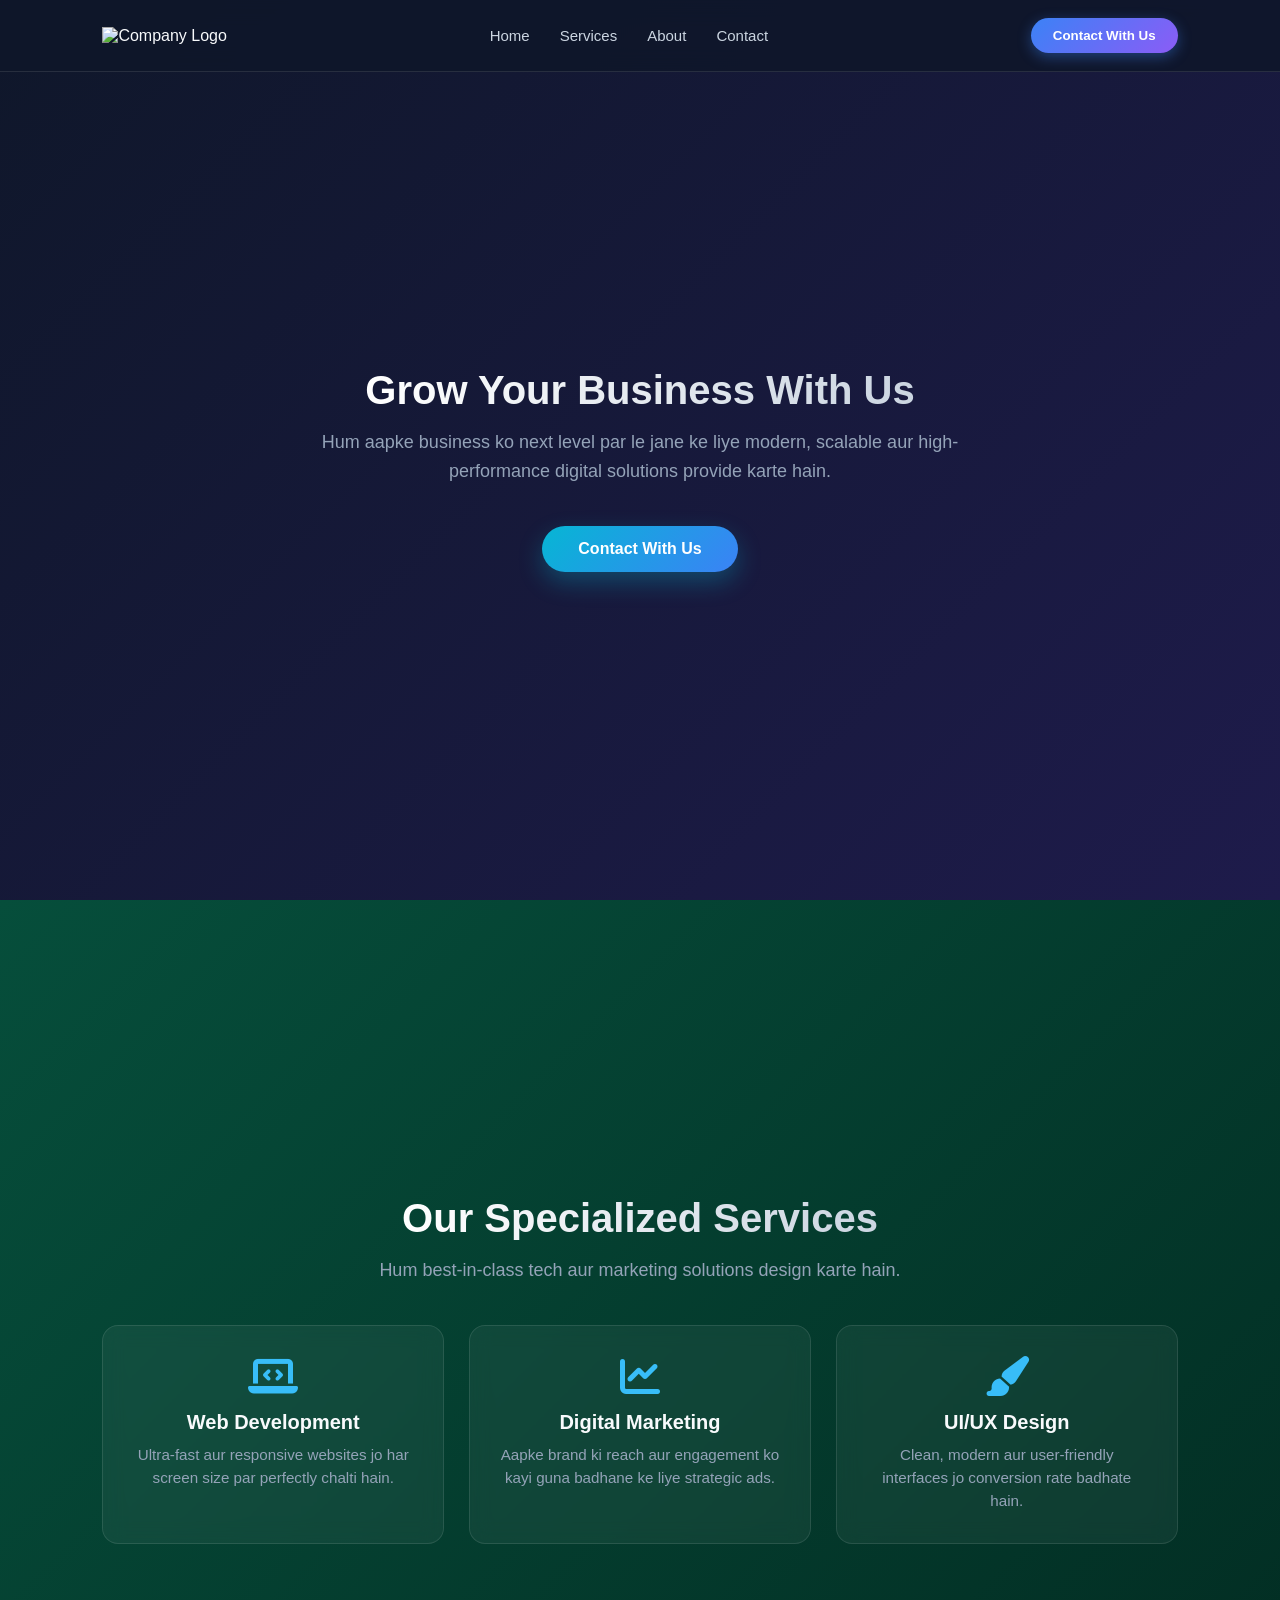
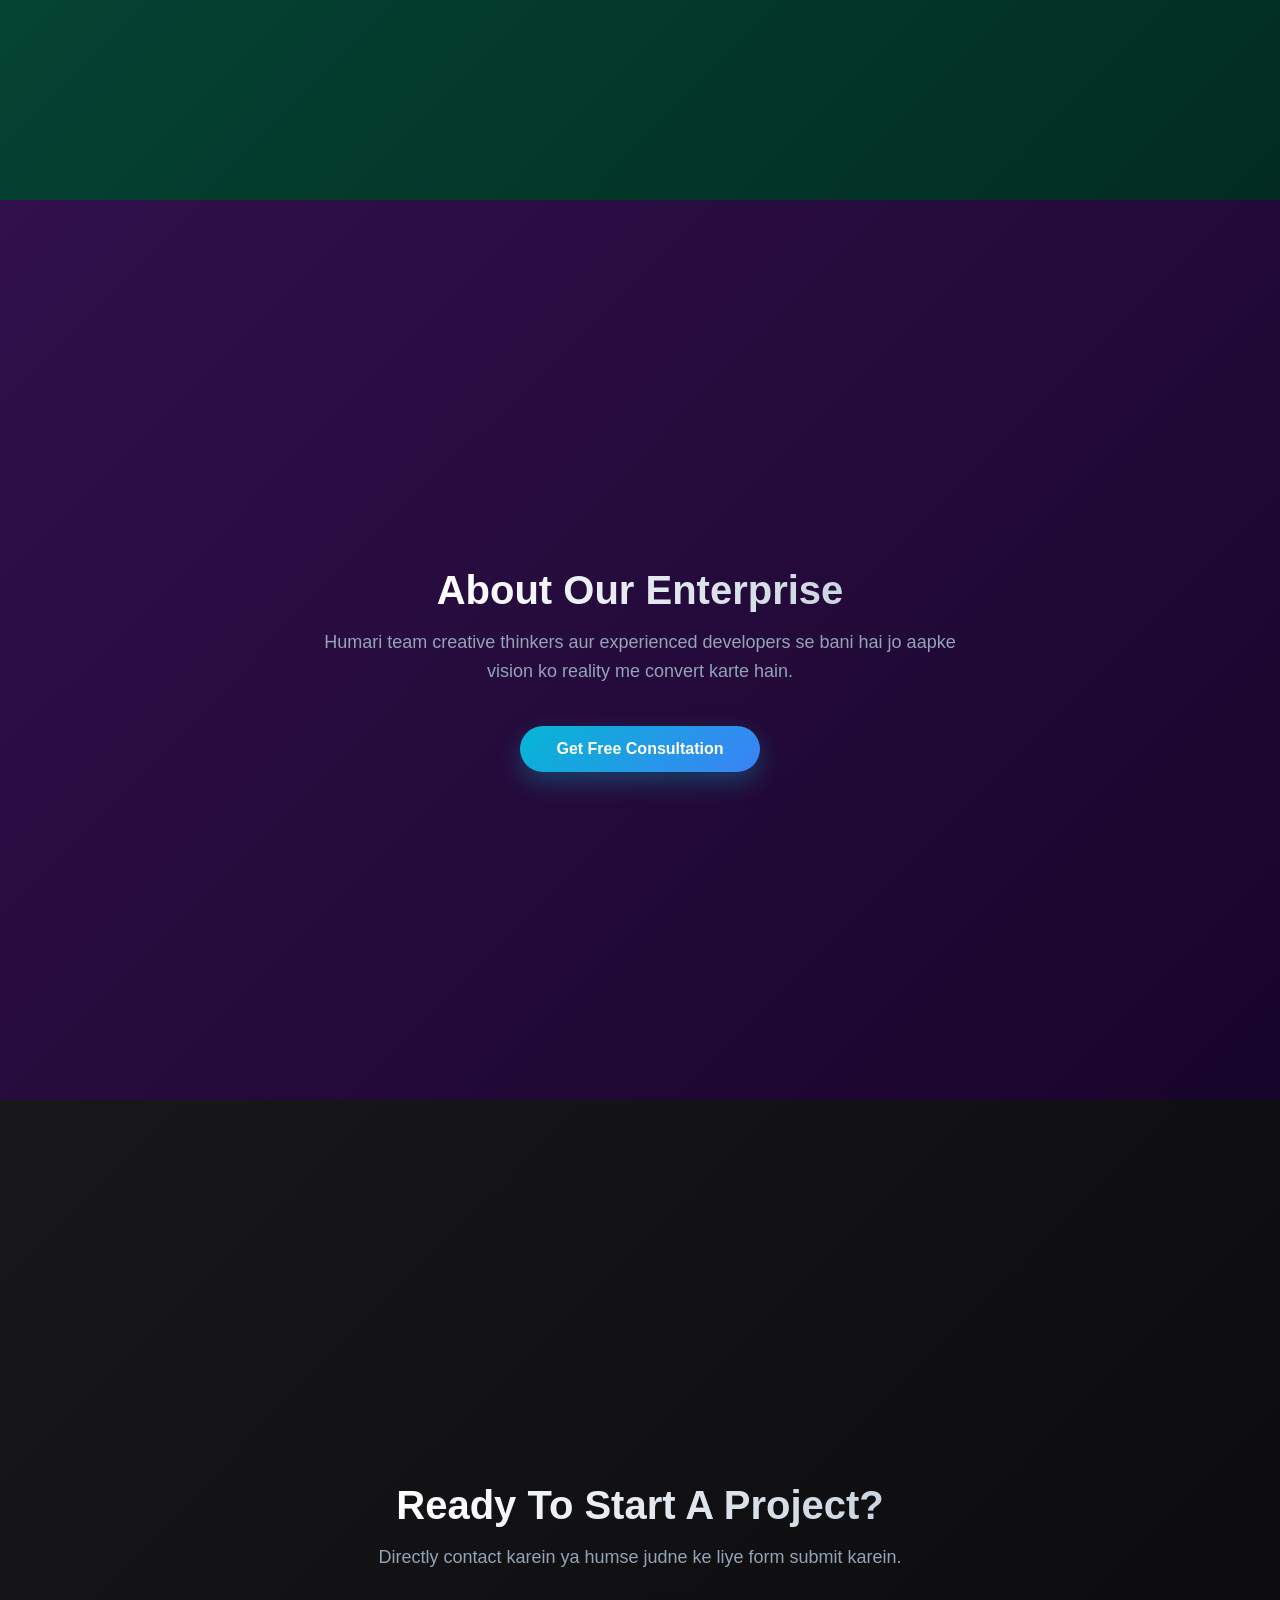
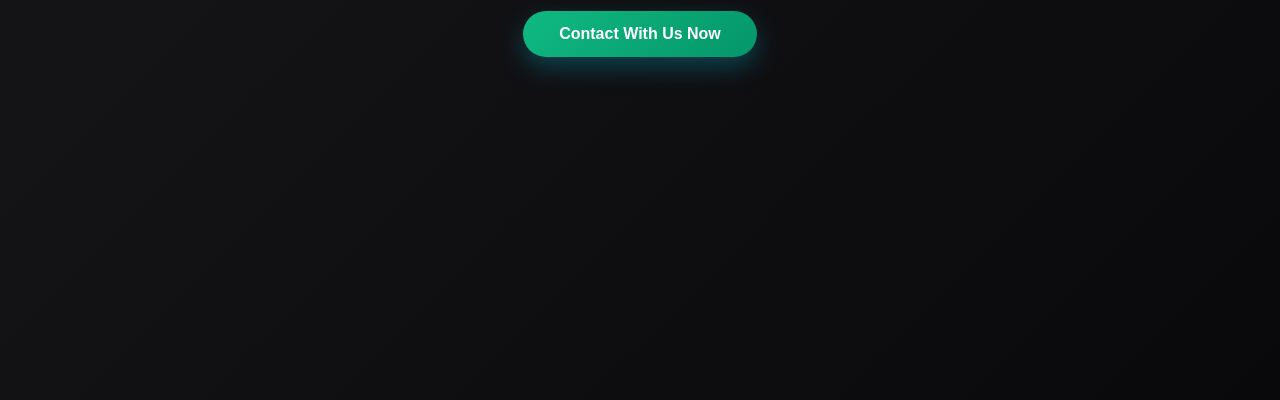
==== commit ba699b27: "Update index.html" ====
--- a/index.html
+++ b/index.html
@@ -1,1277 +1,448 @@
 <!DOCTYPE html>
-<html lang="en">
+<html lang="hi">
 <head>
-<meta name="google-site-verification" content="lGhGd2EZW5qMOWC_JAVKwKi5grlxqH82_09WrEpLRak" />
-<meta charset="UTF-8">
-<meta name="viewport" content="width=device-width, initial-scale=1.0">
-<title>AVERIN VENTURES PRIVATE LIMITED | Enterprise Solutions & Global Operations</title>
-<meta name="description" content="AVERIN VENTURES PRIVATE LIMITED - A diversified Indian multinational conglomerate delivering high-impact solutions across Trading, Logistics, Infrastructure, Hospitality, Manufacturing, Digital Services, and Global Trade.">
-
-<style>
-:root {
-  --primary: #0b1f3a;
-  --accent: #2563eb;
-  --accent-hover: #1d4ed8;
-  --text-dark: #1f2937;
-  --text-muted: #4b5563;
-  --bg-light: #f8fafc;
-  --card-border: #e2e8f0;
-}
-
-*{margin:0;padding:0;box-sizing:border-box;scroll-behavior:smooth}
-
-body{
-  font-family: 'Segoe UI', -apple-system, BlinkMacSystemFont, Roboto, Helvetica, Arial, sans-serif;
-  color: var(--text-dark);
-  background: #fff;
-  line-height: 1.6;
-}
-
-a{text-decoration:none}
-
-/* HEADER & NAVBAR */
-header{
-  position:sticky;
-  top:0;
-  z-index:1000;
-  background:#fff;
-  border-bottom:1px solid #e5e7eb;
-  box-shadow:0 2px 12px rgba(0,0,0,.06);
-}
-
-.navbar{
-  max-width:1250px;
-  margin:auto;
-  padding:14px 25px;
-  display:flex;
-  justify-content:space-between;
-  align-items:center;
-  gap:20px;
-}
-
-.brand{
-  display:flex;
-  align-items:center;
-  gap:12px;
-  cursor:pointer;
-}
-
-.brand-logo-placeholder{
-  width:48px;
-  height:48px;
-  background: var(--primary);
-  color: #fff;
-  font-weight: 800;
-  font-size: 22px;
-  display: flex;
-  align-items: center;
-  justify-content: center;
-  border-radius: 8px;
-  box-shadow: 0 4px 10px rgba(0,0,0,0.15);
-}
-
-.brand-text{
-  display:flex;
-  flex-direction:column;
-  line-height:1.15;
-}
-
-.brand-name{
-  font-size:19px;
-  font-weight:800;
-  letter-spacing:.5px;
-  color: var(--primary);
-}
-
-.brand-subtitle{
-  font-size:10px;
-  color: var(--accent);
-  letter-spacing:2px;
-  font-weight:700;
-  margin-top:3px;
-}
-
-nav{
-  display:flex;
-  gap:25px;
-  align-items:center;
-}
-
-nav a{
-  color: var(--text-dark);
-  font-weight:600;
-  font-size:14px;
-  text-transform: uppercase;
-  letter-spacing: 0.5px;
-  transition:.3s;
-  cursor: pointer;
-}
-
-nav a:hover, nav a.active{color: var(--accent)}
-
-/* PAGE SWITCHING SYSTEM */
-.page-view {
-  display: none;
-}
-.page-view.active-view {
-  display: block;
-}
-
-/* HERO SECTION */
-.hero{
-  min-height:580px;
-  display:flex;
-  align-items:center;
-  text-align:center;
-  color:#fff;
-  background: linear-gradient(rgba(11,31,58,0.88), rgba(15,23,42,0.92)), url("https://images.unsplash.com/photo-1486406146926-c627a92ad1ab?auto=format&fit=crop&w=1800&q=80") center/cover no-repeat;
-}
-
-.hero-content{
-  max-width:950px;
-  margin:auto;
-  padding:70px 25px;
-}
-
-.hero h1{
-  font-size:46px;
-  line-height:1.2;
-  margin-bottom:18px;
-  font-weight:800;
-  letter-spacing:0.5px;
-}
-
-.tagline{
-  font-size:22px;
-  font-weight:600;
-  color:#93c5fd;
-  margin-bottom:20px;
-  letter-spacing:1px;
-}
-
-.hero p{
-  font-size:17px;
-  max-width:780px;
-  margin:auto;
-  color:#cbd5e1;
-}
-
-.buttons{
-  margin-top:35px;
-  display:flex;
-  justify-content:center;
-  gap:15px;
-  flex-wrap:wrap;
-}
-
-.btn{
-  display:inline-block;
-  padding:14px 28px;
-  border-radius:6px;
-  font-weight:700;
-  font-size: 14px;
-  text-transform: uppercase;
-  letter-spacing: 0.5px;
-  transition:.3s;
-  cursor: pointer;
-}
-
-.btn-primary{
-  background: var(--accent);
-  color:#fff;
-  border: none;
-}
-
-.btn-primary:hover{
-  background: var(--accent-hover);
-  transform:translateY(-2px);
-  box-shadow: 0 5px 15px rgba(37,99,235,0.4);
-}
-
-.btn-light{
-  background:#fff;
-  color: var(--primary);
-  border: none;
-}
-
-.btn-light:hover{
-  background:#f1f5f9;
-  transform:translateY(-2px);
-}
-
-/* SECTIONS COMMON */
-section{padding:75px 20px}
-.container{max-width:1200px;margin:auto}
-
-.section-title{
-  text-align:center;
-  margin-bottom:50px;
-}
-
-.section-title h2{
-  font-size:34px;
-  color: var(--primary);
-  margin-bottom:12px;
-  font-weight: 800;
-}
-
-.section-title p{
-  max-width:750px;
-  margin:auto;
-  color: var(--text-muted);
-  font-size: 16px;
-}
-
-/* BUSINESS SECTORS GRID (MNC CARDS) */
-.services-grid{
-  display:grid;
-  grid-template-columns:repeat(3,1fr);
-  gap:30px;
-}
-
-.service-card{
-  background:#fff;
-  border:1px solid var(--card-border);
-  border-radius:10px;
-  overflow: hidden;
-  box-shadow:0 4px 15px rgba(0,0,0,.04);
-  transition:.3s;
-  display: flex;
-  flex-direction: column;
-}
-
-.service-card:hover{
-  transform:translateY(-7px);
-  box-shadow:0 15px 30px rgba(0,0,0,.12);
-}
-
-.card-img-wrapper {
-  width: 100%;
-  height: 200px;
-  overflow: hidden;
-  position: relative;
-}
-
-.card-img-wrapper img {
-  width: 100%;
-  height: 100%;
-  object-fit: cover;
-  transition: transform 0.5s ease;
-}
-
-.service-card:hover .card-img-wrapper img {
-  transform: scale(1.08);
-}
-
-.card-content {
-  padding: 25px;
-  flex-grow: 1;
-  display: flex;
-  flex-direction: column;
-}
-
-.service-card h3{
-  color: var(--primary);
-  font-size:20px;
-  margin-bottom:10px;
-  font-weight: 700;
-}
-
-.service-card p{
-  color: var(--text-muted);
-  font-size:14px;
-  margin-bottom: 20px;
-  flex-grow: 1;
-}
-
-.card-btn {
-  color: var(--accent);
-  font-weight: 700;
-  font-size: 14px;
-  display: inline-flex;
-  align-items: center;
-  gap: 6px;
-  cursor: pointer;
-}
-
-.card-btn:hover {
-  color: var(--accent-hover);
-}
-
-/* BUSINESS DEDICATED PAGE STYLES */
-.page-banner {
-  height: 350px;
-  position: relative;
-  display: flex;
-  align-items: center;
-  justify-content: center;
-  color: #fff;
-  text-align: center;
-}
-
-.page-banner-bg {
-  position: absolute;
-  top:0; left:0; right:0; bottom:0;
-  background-size: cover;
-  background-position: center;
-  filter: brightness(0.4);
-  z-index: 1;
-}
-
-.page-banner-content {
-  position: relative;
-  z-index: 2;
-  max-width: 900px;
-  padding: 0 20px;
-}
-
-.page-banner-content h1 {
-  font-size: 40px;
-  font-weight: 800;
-  margin-bottom: 10px;
-}
-
-.page-banner-content p {
-  font-size: 18px;
-  color: #e2e8f0;
-}
-
-.mnc-detail-grid {
-  display: grid;
-  grid-template-columns: 1fr 1fr;
-  gap: 40px;
-  align-items: center;
-  margin-bottom: 50px;
-}
-
-.mnc-detail-text h3 {
-  font-size: 26px;
-  color: var(--primary);
-  margin-bottom: 15px;
-  font-weight: 700;
-}
-
-.mnc-detail-text p {
-  color: var(--text-muted);
-  font-size: 16px;
-  margin-bottom: 15px;
-}
-
-.mnc-detail-img img {
-  width: 100%;
-  border-radius: 10px;
-  box-shadow: 0 10px 25px rgba(0,0,0,0.1);
-}
-
-.capabilities-list {
-  background: var(--bg-light);
-  padding: 40px;
-  border-radius: 10px;
-  border-left: 5px solid var(--accent);
-  margin-bottom: 40px;
-}
-
-.capabilities-list h4 {
-  font-size: 20px;
-  color: var(--primary);
-  margin-bottom: 15px;
-}
-
-.capabilities-list ul {
-  list-style-type: none;
-  display: grid;
-  grid-template-columns: 1fr 1fr;
-  gap: 15px;
-}
-
-.capabilities-list li {
-  font-size: 15px;
-  color: var(--text-dark);
-  position: relative;
-  padding-left: 22px;
-}
-
-.capabilities-list li::before {
-  content: "✓";
-  position: absolute;
-  left: 0;
-  color: var(--accent);
-  font-weight: bold;
-}
-
-/* ABOUT & VALUES */
-.about-box{
-  max-width:900px;
-  margin:auto;
-  text-align:center
-}
-
-.about-box h3{
-  font-size:28px;
-  color: var(--accent);
-  margin-bottom:20px
-}
-
-.about-box p{
-  color: var(--text-muted);
-  font-size:17px
-}
-
-.values-grid{
-  display:grid;
-  grid-template-columns:repeat(5,1fr);
-  gap:20px
-}
-
-.value-card{
-  text-align:center;
-  padding:30px 15px;
-  border:1px solid var(--card-border);
-  border-radius:8px;
-  background:#fff;
-  box-shadow: 0 4px 10px rgba(0,0,0,0.02);
-}
-
-.value-card h3{
-  color: var(--accent);
-  font-size:18px
-}
-
-/* CONTACT */
-.contact{background: var(--bg-light)}
-.contact-grid{
-  display:grid;
-  grid-template-columns:1fr 1fr;
-  gap:40px
-}
-
-.contact-info{
-  background: var(--primary);
-  color:#fff;
-  padding:45px;
-  border-radius:10px
-}
-
-.contact-info h3{
-  font-size:26px;
-  margin-bottom:20px
-}
-
-.contact-info p{
-  margin-bottom:18px;
-  color:#dbeafe;
-  font-size: 15px;
-}
-
-.contact-info a{color:#93c5fd}
-
-.whatsapp-btn{
-  display:inline-block;
-  margin-top:15px;
-  padding:12px 24px;
-  background:#25D366;
-  color:#fff!important;
-  border-radius:6px;
-  font-weight:bold
-}
-
-.gform-card{
-  background:#fff;
-  padding:40px;
-  border-radius:10px;
-  box-shadow:0 5px 20px rgba(0,0,0,.06);
-  display:flex;
-  flex-direction:column;
-  justify-content:center;
-}
-
-.gform-card h3{
-  font-size:24px;
-  color: var(--primary);
-  margin-bottom:12px
-}
-
-.gform-card p{
-  color: var(--text-muted);
-  margin-bottom:25px;
-  font-size:15px
-}
-
-/* FOOTER */
-footer{
-  background:#061426;
-  color:#fff;
-  padding:50px 20px 20px
-}
-
-.footer-grid{
-  max-width:1200px;
-  margin:auto;
-  display:grid;
-  grid-template-columns:2fr 1fr 1fr;
-  gap:40px
-}
-
-footer h3{margin-bottom:18px; font-size: 18px;}
-
-footer p, footer a{
-  color:#cbd5e1;
-  font-size:14px;
-}
-
-footer a{
-  display:block;
-  margin-bottom:10px;
-  cursor: pointer;
-}
-
-footer a:hover{color: #93c5fd;}
-
-.footer-bottom{
-  max-width:1200px;
-  margin:40px auto 0;
-  padding-top:20px;
-  border-top:1px solid #1e293b;
-  text-align:center;
-  color:#94a3b8;
-  font-size:13px
-}
-
-/* RESPONSIVE DESIGN */
-@media(max-width:900px){
-  .services-grid{grid-template-columns:repeat(2,1fr)}
-  .values-grid{grid-template-columns:repeat(2,1fr)}
-  .mnc-detail-grid{grid-template-columns:1fr}
-  .capabilities-list ul{grid-template-columns:1fr}
-}
-
-@media(max-width:650px){
-  .navbar{flex-direction:column;gap:12px;padding:12px 15px}
-  nav{gap:12px;flex-wrap:wrap;justify-content:center}
-  .hero h1{font-size:32px}
-  .page-banner-content h1{font-size:30px}
-  .services-grid, .values-grid, .contact-grid, .footer-grid{grid-template-columns:1fr}
-}
-</style>
+  <meta charset="UTF-8" />
+  <meta name="viewport" content="width=device-width, initial-scale=1.0" />
+  <title>Professional Multi-Section Website with Contact Modal</title>
+  
+  <!-- FontAwesome Icons for Professional Look -->
+  <link rel="stylesheet" href="https://cdnjs.cloudflare.com/ajax/libs/font-awesome/6.4.0/css/all.min.css" />
+
+  <style>
+    /* ==========================================
+       1. GLOBAL & RESET STYLES
+       ========================================== */
+    * {
+      margin: 0;
+      padding: 0;
+      box-sizing: border-box;
+    }
+    html {
+      scroll-behavior: smooth;
+      font-family: 'Inter', -apple-system, BlinkMacSystemFont, "Segoe UI", Roboto, Helvetica, Arial, sans-serif;
+    }
+    body {
+      color: #f8fafc;
+      overflow-x: hidden;
+    }
+
+    /* ==========================================
+       2. NAVBAR STYLES
+       ========================================== */
+    .navbar {
+      position: fixed;
+      top: 0;
+      width: 100%;
+      display: flex;
+      justify-content: space-between;
+      align-items: center;
+      padding: 18px 8%;
+      background: rgba(15, 23, 42, 0.85);
+      backdrop-filter: blur(12px);
+      z-index: 100;
+      border-bottom: 1px solid rgba(255, 255, 255, 0.1);
+    }
+    .nav-logo img {
+      height: 40px;
+      vertical-align: middle;
+    }
+    .nav-links {
+      display: flex;
+      list-style: none;
+      gap: 30px;
+    }
+    .nav-links a {
+      color: #cbd5e1;
+      text-decoration: none;
+      font-weight: 500;
+      font-size: 15px;
+      transition: color 0.3s;
+    }
+    .nav-links a:hover {
+      color: #38bdf8;
+    }
+    .nav-contact-btn {
+      background: linear-gradient(135deg, #3b82f6, #8b5cf6);
+      color: #ffffff;
+      padding: 10px 22px;
+      border: none;
+      border-radius: 50px;
+      font-weight: 600;
+      cursor: pointer;
+      box-shadow: 0 4px 14px rgba(59, 130, 246, 0.4);
+      transition: transform 0.2s, box-shadow 0.2s;
+    }
+    .nav-contact-btn:hover {
+      transform: translateY(-2px);
+      box-shadow: 0 6px 20px rgba(59, 130, 246, 0.6);
+    }
+
+    /* ==========================================
+       3. SECTION COMMON STYLES
+       ========================================== */
+    section {
+      min-height: 100vh;
+      display: flex;
+      flex-direction: column;
+      justify-content: center;
+      align-items: center;
+      padding: 100px 8% 60px;
+      text-align: center;
+    }
+    .section-title {
+      font-size: 2.5rem;
+      font-weight: 700;
+      margin-bottom: 15px;
+      background: linear-gradient(to right, #ffffff, #cbd5e1);
+      -webkit-background-clip: text;
+      -webkit-text-fill-color: transparent;
+    }
+    .section-desc {
+      font-size: 1.125rem;
+      color: #94a3b8;
+      max-width: 650px;
+      margin-bottom: 40px;
+      line-height: 1.6;
+    }
+
+    /* ==========================================
+       4. INDIVIDUAL SECTION COLORS (DIFFERENT BACKGROUNDS)
+       ========================================== */
+    
+    /* Section 1: Hero - Midnight Deep Blue */
+    #hero {
+      background: linear-gradient(135deg, #0f172a 0%, #1e1b4b 100%);
+    }
+
+    /* Section 2: Services - Rich Emerald Dark */
+    #services {
+      background: linear-gradient(135deg, #064e3b 0%, #022c22 100%);
+    }
+
+    /* Section 3: About Us - Deep Purple Indigo */
+    #about {
+      background: linear-gradient(135deg, #31104b 0%, #18052b 100%);
+    }
+
+    /* Section 4: Contact - Slate Charcoal Modern */
+    #contact {
+      background: linear-gradient(135deg, #18181b 0%, #09090b 100%);
+    }
+
+    /* ==========================================
+       5. CONTENT CARDS & BUTTONS
+       ========================================== */
+    .cards-grid {
+      display: grid;
+      grid-template-columns: repeat(auto-fit, minmax(250px, 1fr));
+      gap: 25px;
+      width: 100%;
+      max-width: 1100px;
+    }
+    .card {
+      background: rgba(255, 255, 255, 0.05);
+      border: 1px solid rgba(255, 255, 255, 0.1);
+      padding: 30px;
+      border-radius: 16px;
+      backdrop-filter: blur(10px);
+      transition: transform 0.3s, border-color 0.3s;
+    }
+    .card:hover {
+      transform: translateY(-8px);
+      border-color: rgba(255, 255, 255, 0.3);
+    }
+    .card i {
+      font-size: 2.5rem;
+      margin-bottom: 15px;
+      color: #38bdf8;
+    }
+    .card h3 {
+      font-size: 1.25rem;
+      margin-bottom: 10px;
+    }
+    .card p {
+      color: #94a3b8;
+      font-size: 0.95rem;
+      line-height: 1.5;
+    }
+
+    .action-btn {
+      background: linear-gradient(135deg, #06b6d4, #3b82f6);
+      color: white;
+      padding: 14px 36px;
+      font-size: 1rem;
+      font-weight: 600;
+      border: none;
+      border-radius: 50px;
+      cursor: pointer;
+      box-shadow: 0 10px 25px rgba(6, 182, 212, 0.3);
+      transition: all 0.3s;
+    }
+    .action-btn:hover {
+      transform: scale(1.05);
+      box-shadow: 0 15px 30px rgba(6, 182, 212, 0.5);
+    }
+
+    /* ==========================================
+       6. MODAL (POP-UP FORM WITH LOGO & GLASS EFFECT)
+       ========================================== */
+    .modal-overlay {
+      display: none;
+      position: fixed;
+      top: 0;
+      left: 0;
+      width: 100%;
+      height: 100%;
+      background: rgba(0, 0, 0, 0.75);
+      backdrop-filter: blur(10px);
+      z-index: 1000;
+      align-items: center;
+      justify-content: center;
+    }
+
+    .modal-box {
+      background: #ffffff;
+      color: #0f172a;
+      width: 90%;
+      max-width: 450px;
+      padding: 35px;
+      border-radius: 20px;
+      box-shadow: 0 25px 50px -12px rgba(0, 0, 0, 0.5);
+      position: relative;
+      animation: modalSlide 0.35s ease-out;
+    }
+
+    @keyframes modalSlide {
+      from { opacity: 0; transform: translateY(-30px) scale(0.95); }
+      to { opacity: 1; transform: translateY(0) scale(1); }
+    }
+
+    .close-btn {
+      position: absolute;
+      top: 18px;
+      right: 22px;
+      font-size: 24px;
+      color: #64748b;
+      cursor: pointer;
+      transition: color 0.2s;
+    }
+    .close-btn:hover { color: #0f172a; }
+
+    /* Logo Styling Inside Modal */
+    .modal-logo-header {
+      text-align: center;
+      margin-bottom: 25px;
+    }
+    .modal-logo-header img {
+      max-width: 140px;
+      height: auto;
+      margin-bottom: 10px;
+    }
+    .modal-logo-header h2 {
+      font-size: 1.5rem;
+      font-weight: 700;
+      color: #0f172a;
+    }
+    .modal-logo-header p {
+      font-size: 0.875rem;
+      color: #64748b;
+      margin-top: 4px;
+    }
+
+    /* Modal Form Fields */
+    .form-group {
+      margin-bottom: 18px;
+      text-align: left;
+    }
+    .form-group label {
+      display: block;
+      font-size: 0.875rem;
+      font-weight: 600;
+      color: #334155;
+      margin-bottom: 6px;
+    }
+    .form-group input, 
+    .form-group textarea {
+      width: 100%;
+      padding: 12px 14px;
+      border: 1.5px solid #cbd5e1;
+      border-radius: 10px;
+      font-size: 0.95rem;
+      outline: none;
+      transition: border-color 0.2s, box-shadow 0.2s;
+    }
+    .form-group input:focus, 
+    .form-group textarea:focus {
+      border-color: #3b82f6;
+      box-shadow: 0 0 0 3px rgba(59, 130, 246, 0.15);
+    }
+
+    .submit-btn {
+      width: 100%;
+      background: linear-gradient(135deg, #2563eb, #1d4ed8);
+      color: white;
+      padding: 14px;
+      border: none;
+      border-radius: 10px;
+      font-size: 1rem;
+      font-weight: 600;
+      cursor: pointer;
+      transition: background 0.2s, transform 0.1s;
+    }
+    .submit-btn:hover {
+      background: linear-gradient(135deg, #1d4ed8, #1e40af);
+    }
+    .submit-btn:active {
+      transform: scale(0.98);
+    }
+
+    /* Responsive Design */
+    @media (max-width: 768px) {
+      .nav-links { display: none; }
+      .section-title { font-size: 2rem; }
+    }
+  </style>
 </head>
-
 <body>
 
-<!-- HEADER NAVBAR -->
-<header>
-  <div class="navbar">
-    <div class="brand" onclick="showPage('home')">
-      <div class="brand-logo-placeholder">A</div>
-      <div class="brand-text">
-        <div class="brand-name">AVERIN VENTURES</div>
-        <div class="brand-subtitle">PRIVATE LIMITED</div>
+  <!-- ==========================================
+     NAVBAR
+     ========================================== -->
+  <nav class="navbar">
+    <div class="nav-logo">
+      <!-- Aapka Site Logo -->
+      <img src="https://via.placeholder.com/140x45/0f172a/ffffff?text=MY+BRAND" alt="Company Logo" />
+    </div>
+    <ul class="nav-links">
+      <li><a href="#hero">Home</a></li>
+      <li><a href="#services">Services</a></li>
+      <li><a href="#about">About</a></li>
+      <li><a href="#contact">Contact</a></li>
+    </ul>
+    <button class="nav-contact-btn openModalBtn">Contact With Us</button>
+  </nav>
+
+  <!-- ==========================================
+     SECTION 1: HERO (Dark Blue Gradient)
+     ========================================== -->
+  <section id="hero">
+    <h1 class="section-title">Grow Your Business With Us</h1>
+    <p class="section-desc">Hum aapke business ko next level par le jane ke liye modern, scalable aur high-performance digital solutions provide karte hain.</p>
+    <button class="action-btn openModalBtn">Contact With Us</button>
+  </section>
+
+  <!-- ==========================================
+     SECTION 2: SERVICES (Emerald Dark Gradient)
+     ========================================== -->
+  <section id="services">
+    <h2 class="section-title">Our Specialized Services</h2>
+    <p class="section-desc">Hum best-in-class tech aur marketing solutions design karte hain.</p>
+    
+    <div class="cards-grid">
+      <div class="card">
+        <i class="fa-solid fa-laptop-code"></i>
+        <h3>Web Development</h3>
+        <p>Ultra-fast aur responsive websites jo har screen size par perfectly chalti hain.</p>
       </div>
-    </div>
-    <nav>
-      <a id="nav-home" class="active" onclick="showPage('home')">Home</a>
-      <a id="nav-about" onclick="showPage('about')">About Us</a>
-      <a id="nav-services" onclick="showPage('home'); setTimeout(() => { document.getElementById('services-section').scrollIntoView(); }, 100);">Sectors</a>
-      <a id="nav-contact" onclick="showPage('contact')">Contact</a>
-    </nav>
-  </div>
-</header>
-
-<!-- ==================== HOME PAGE VIEW ==================== -->
-<div id="page-home" class="page-view active-view">
-
-  <section class="hero">
-    <div class="hero-content">
-      <h1>DRIVING GLOBAL ENTERPRISE & INDUSTRIAL EXCELLENCE</h1>
-      <div class="tagline">For You. For Society.</div>
-      <p>AVERIN VENTURES PRIVATE LIMITED is a diversified multi-sector conglomerate engineered to power international trade, sustainable infrastructure, global supply chains, and advanced technology integrations.</p>
-      <div class="buttons">
-        <button class="btn btn-primary" onclick="document.getElementById('services-section').scrollIntoView();">Explore Business Sectors</button>
-        <button class="btn btn-light" onclick="showPage('contact')">Global Connect</button>
+      <div class="card">
+        <i class="fa-solid fa-chart-line"></i>
+        <h3>Digital Marketing</h3>
+        <p>Aapke brand ki reach aur engagement ko kayi guna badhane ke liye strategic ads.</p>
+      </div>
+      <div class="card">
+        <i class="fa-solid fa-paintbrush"></i>
+        <h3>UI/UX Design</h3>
+        <p>Clean, modern aur user-friendly interfaces jo conversion rate badhate hain.</p>
       </div>
     </div>
   </section>
 
-  <!-- BUSINESS SECTORS GRID -->
-  <section id="services-section">
-    <div class="container">
-      <div class="section-title">
-        <h2>Strategic Business Operations</h2>
-        <p>Delivering high-performance, compliant, and scalable business solutions across core industrial markets worldwide.</p>
+  <!-- ==========================================
+     SECTION 3: ABOUT US (Purple Indigo Gradient)
+     ========================================== -->
+  <section id="about">
+    <h2 class="section-title">About Our Enterprise</h2>
+    <p class="section-desc">Humari team creative thinkers aur experienced developers se bani hai jo aapke vision ko reality me convert karte hain.</p>
+    <button class="action-btn openModalBtn">Get Free Consultation</button>
+  </section>
+
+  <!-- ==========================================
+     SECTION 4: CONTACT SECTION (Charcoal Slate)
+     ========================================== -->
+  <section id="contact">
+    <h2 class="section-title">Ready To Start A Project?</h2>
+    <p class="section-desc">Directly contact karein ya humse judne ke liye form submit karein.</p>
+    <button class="action-btn openModalBtn" style="background: linear-gradient(135deg, #10b981, #059669);">Contact With Us Now</button>
+  </section>
+
+  <!-- ==========================================
+     POP-UP MODAL FORM (TRIGGERED ON CLICK)
+     ========================================== -->
+  <div id="contactModal" class="modal-overlay">
+    <div class="modal-box">
+      <span class="close-btn" id="closeModalBtn">&times;</span>
+      
+      <!-- Logo Header inside Form -->
+      <div class="modal-logo-header">
+        <img src="https://via.placeholder.com/140x45/ffffff/0f172a?text=MY+BRAND" alt="Brand Logo" />
+        <h2>Contact With Us</h2>
+        <p>Niche apni details bhrein, hum 24 ghante me contact karenge.</p>
       </div>
 
-      <div class="services-grid">
-
-        <!-- 1. Trading -->
-        <div class="service-card">
-          <div class="card-img-wrapper">
-            <img src="https://images.unsplash.com/photo-1578575437130-527eed3abbec?auto=format&fit=crop&w=800&q=80" alt="Trading & Distribution">
-          </div>
-          <div class="card-content">
-            <h3>Trading & Global Distribution</h3>
-            <p>End-to-end procurement networks, wholesale distribution, and bulk industrial product sourcing.</p>
-            <span class="card-btn" onclick="showPage('biz-trading')">Explore Enterprise Division &rarr;</span>
-          </div>
+      <!-- Professional Form -->
+      <form id="popupForm">
+        <div class="form-group">
+          <label for="fullName">Full Name</label>
+          <input type="text" id="fullName" placeholder="Apna pura naam dalein" required />
         </div>
-
-        <!-- 2. Logistics -->
-        <div class="service-card">
-          <div class="card-img-wrapper">
-            <img src="https://images.unsplash.com/photo-1586528116311-ad8dd3c8310d?auto=format&fit=crop&w=800&q=80" alt="Transport & Logistics">
-          </div>
-          <div class="card-content">
-            <h3>Transport & Supply Chain Logistics</h3>
-            <p>Multimodal transportation, high-capacity warehousing, and automated supply-chain solutions.</p>
-            <span class="card-btn" onclick="showPage('biz-logistics')">Explore Enterprise Division &rarr;</span>
-          </div>
+        <div class="form-group">
+          <label for="emailAddr">Email Address</label>
+          <input type="email" id="emailAddr" placeholder="name@example.com" required />
         </div>
-
-        <!-- 3. Manpower -->
-        <div class="service-card">
-          <div class="card-img-wrapper">
-            <img src="https://images.unsplash.com/photo-1521737711867-e3b97375f902?auto=format&fit=crop&w=800&q=80" alt="Manpower & Staffing">
-          </div>
-          <div class="card-content">
-            <h3>Human Capital & Manpower Engineering</h3>
-            <p>Strategic workforce deployment, executive staffing, and large-scale industrial talent management.</p>
-            <span class="card-btn" onclick="showPage('biz-manpower')">Explore Enterprise Division &rarr;</span>
-          </div>
+        <div class="form-group">
+          <label for="msgContent">Message</label>
+          <textarea id="msgContent" rows="4" placeholder="Apna message yahan likhein..." required></textarea>
         </div>
-
-        <!-- 4. Construction -->
-        <div class="service-card">
-          <div class="card-img-wrapper">
-            <img src="https://images.unsplash.com/photo-1504307651254-35680f356dfd?auto=format&fit=crop&w=800&q=80" alt="Construction & Infrastructure">
-          </div>
-          <div class="card-content">
-            <h3>Infrastructure & Civil Engineering</h3>
-            <p>Turnkey civil construction, urban infrastructure development, and asset maintenance operations.</p>
-            <span class="card-btn" onclick="showPage('biz-construction')">Explore Enterprise Division &rarr;</span>
-          </div>
-        </div>
-
-        <!-- 5. Hospitality -->
-        <div class="service-card">
-          <div class="card-img-wrapper">
-            <img src="https://images.unsplash.com/photo-1566073771259-6a8506099945?auto=format&fit=crop&w=800&q=80" alt="Hospitality & Tourism">
-          </div>
-          <div class="card-content">
-            <h3>Hospitality & Asset Management</h3>
-            <p>World-class hotel operations, resort management, and premium corporate hospitality services.</p>
-            <span class="card-btn" onclick="showPage('biz-hospitality')">Explore Enterprise Division &rarr;</span>
-          </div>
-        </div>
-
-        <!-- 6. Manufacturing -->
-        <div class="service-card">
-          <div class="card-img-wrapper">
-            <img src="https://images.unsplash.com/photo-1581091226825-a6a2a5aee158?auto=format&fit=crop&w=800&q=80" alt="Manufacturing & Processing">
-          </div>
-          <div class="card-content">
-            <h3>Advanced Manufacturing & Processing</h3>
-            <p>Industrial fabrication, high-precision assembly lines, automated packaging, and material processing.</p>
-            <span class="card-btn" onclick="showPage('biz-manufacturing')">Explore Enterprise Division &rarr;</span>
-          </div>
-        </div>
-
-        <!-- 7. Agriculture -->
-        <div class="service-card">
-          <div class="card-img-wrapper">
-            <img src="https://images.unsplash.com/photo-1625246333195-78d9c38ad449?auto=format&fit=crop&w=800&q=80" alt="Agriculture & Food Processing">
-          </div>
-          <div class="card-content">
-            <h3>Agro-Tech & Food Processing</h3>
-            <p>Sustainable agricultural commercialization, large-scale agro-processing, and food supply security.</p>
-            <span class="card-btn" onclick="showPage('biz-agriculture')">Explore Enterprise Division &rarr;</span>
-          </div>
-        </div>
-
-        <!-- 8. Consultancy -->
-        <div class="service-card">
-          <div class="card-img-wrapper">
-            <img src="https://images.unsplash.com/photo-1454165804606-c3d57bc86b40?auto=format&fit=crop&w=800&q=80" alt="Consultancy & Business Services">
-          </div>
-          <div class="card-content">
-            <h3>Corporate Consultancy & Strategy</h3>
-            <p>Management advisory, commercial risk engineering, financial structuring, and project execution.</p>
-            <span class="card-btn" onclick="showPage('biz-consultancy')">Explore Enterprise Division &rarr;</span>
-          </div>
-        </div>
-
-        <!-- 9. IT & Digital -->
-        <div class="service-card">
-          <div class="card-img-wrapper">
-            <img src="https://images.unsplash.com/photo-1518770660439-4636190af475?auto=format&fit=crop&w=800&q=80" alt="IT & Digital Services">
-          </div>
-          <div class="card-content">
-            <h3>Enterprise IT & Enterprise Automation</h3>
-            <p>Software architectures, cloud infrastructure, AI-driven digital platforms, and system integration.</p>
-            <span class="card-btn" onclick="showPage('biz-it')">Explore Enterprise Division &rarr;</span>
-          </div>
-        </div>
-
-        <!-- 10. Import & Export -->
-        <div class="service-card">
-          <div class="card-img-wrapper">
-            <img src="https://images.unsplash.com/photo-1542314831-068cd1dbfeeb?auto=format&fit=crop&w=800&q=80" alt="Import & Export">
-          </div>
-          <div class="card-content">
-            <h3>Cross-Border Trade & Import/Export</h3>
-            <p>International trade facilitation, regulatory customs compliance, and global cross-border sourcing.</p>
-            <span class="card-btn" onclick="showPage('biz-impexp')">Explore Enterprise Division &rarr;</span>
-          </div>
-        </div>
-
-      </div>
-    </div>
-  </section>
-
-</div>
-
-<!-- ==================== ABOUT PAGE VIEW ==================== -->
-<div id="page-about" class="page-view">
-  <div class="page-banner">
-    <div class="page-banner-bg" style="background-image: url('https://images.unsplash.com/photo-1497366216548-37526070297c?auto=format&fit=crop&w=1800&q=80');"></div>
-    <div class="page-banner-content">
-      <h1>About Averin Ventures Private Limited</h1>
-      <p>Building Sustainable Global Enterprises through Leadership, Integrity, and Operational Excellence.</p>
+        <button type="submit" class="submit-btn">Send Message <i class="fa-solid fa-paper-plane"></i></button>
+      </form>
     </div>
   </div>
 
-  <section>
-    <div class="container">
-      <div class="about-box">
-        <h3>Architecting Long-Term Value Across Multi-Sector Enterprises</h3>
-        <p>AVERIN VENTURES PRIVATE LIMITED stands as a diversified corporate entity driven by a commitment to build resilient, sustainable, and scalable business ecosystems. By integrating modern operational methodologies with corporate compliance, we serve global business partners, institutions, and industrial clients.</p>
-        <br>
-        <p>Our strategic framework rests on rigid quality parameters, agile risk management, and responsible participation in socioeconomic advancement. We empower market ecosystems by converting complex business challenges into sustainable opportunities.</p>
-      </div>
-    </div>
-  </section>
-
-  <section style="background: var(--bg-light);">
-    <div class="container">
-      <div class="section-title">
-        <h2>Our Core Institutional Values</h2>
-      </div>
-      <div class="values-grid">
-        <div class="value-card"><h3>Integrity</h3></div>
-        <div class="value-card"><h3>Excellence</h3></div>
-        <div class="value-card"><h3>Reliability</h3></div>
-        <div class="value-card"><h3>Innovation</h3></div>
-        <div class="value-card"><h3>Responsibility</h3></div>
-      </div>
-    </div>
-  </section>
-</div>
-
-<!-- ==================== DEDICATED BUSINESS PAGES (MNC STYLE) ==================== -->
-
-<!-- 1. TRADING DIVISION PAGE -->
-<div id="page-biz-trading" class="page-view">
-  <div class="page-banner">
-    <div class="page-banner-bg" style="background-image: url('https://images.unsplash.com/photo-1578575437130-527eed3abbec?auto=format&fit=crop&w=1800&q=80');"></div>
-    <div class="page-banner-content">
-      <h1>Trading & Distribution Division</h1>
-      <p>Global Industrial Commodity Sourcing and Wholesale Network Solutions</p>
-    </div>
-  </div>
-
-  <section>
-    <div class="container">
-      <div class="mnc-detail-grid">
-        <div class="mnc-detail-text">
-          <h3>Strategic Supply Chain & Commercial Distribution</h3>
-          <p>The Trading & Distribution Division at Averin Ventures manages sophisticated procurement pipelines designed to support bulk commercial requirements, raw material sourcing, and end-to-end B2B distribution ecosystems.</p>
-          <p>Equipped with strict quality control protocols, our trading network minimizes supply chain latency, ensuring seamless product availability across key industrial segments worldwide.</p>
-        </div>
-        <div class="mnc-detail-img">
-          <img src="https://images.unsplash.com/photo-1586528116311-ad8dd3c8310d?auto=format&fit=crop&w=800&q=80" alt="Trading Operations">
-        </div>
-      </div>
-
-      <div class="capabilities-list">
-        <h4>Division Core Capabilities</h4>
-        <ul>
-          <li>Industrial & Commercial Bulk Sourcing</li>
-          <li>End-to-End Wholesale Supply Logistics</li>
-          <li>Strategic Quality Assurance & Verification</li>
-          <li>Real-time Demand & Inventory Management</li>
-        </ul>
-      </div>
-
-      <div style="text-align:center;">
-        <button class="btn btn-primary" onclick="showPage('contact')">Initiate Trading Enquiry</button>
-      </div>
-    </div>
-  </section>
-</div>
-
-<!-- 2. LOGISTICS DIVISION PAGE -->
-<div id="page-biz-logistics" class="page-view">
-  <div class="page-banner">
-    <div class="page-banner-bg" style="background-image: url('https://images.unsplash.com/photo-1586528116311-ad8dd3c8310d?auto=format&fit=crop&w=1800&q=80');"></div>
-    <div class="page-banner-content">
-      <h1>Transport & Supply Chain Logistics</h1>
-      <p>High-Precision Freight Delivery, Warehousing & Fleet Management Infrastructure</p>
-    </div>
-  </div>
-
-  <section>
-    <div class="container">
-      <div class="mnc-detail-grid">
-        <div class="mnc-detail-text">
-          <h3>Optimized Multimodal Freight Solutions</h3>
-          <p>Averin Ventures delivers robust freight logistics solutions designed to ensure uninterrupted flow of industrial materials and commercial assets. Our fleet deployment strategies leverage GPS routing, secure warehousing infrastructure, and end-to-end cargo safety standards.</p>
-          <p>We work in unison with manufacturing plants, commercial hubs, and retail conglomerates to streamline transit times and control operational overheads.</p>
-        </div>
-        <div class="mnc-detail-img">
-          <img src="https://images.unsplash.com/photo-1616432043562-3671ea2e5242?auto=format&fit=crop&w=800&q=80" alt="Logistics Infrastructure">
-        </div>
-      </div>
-
-      <div class="capabilities-list">
-        <h4>Division Core Capabilities</h4>
-        <ul>
-          <li>Multimodal Fleet Transport Management</li>
-          <li>Climate-Controlled Warehousing Solutions</li>
-          <li>Last-Mile Commercial Delivery Systems</li>
-          <li>Automated Asset Tracking & Security</li>
-        </ul>
-      </div>
-
-      <div style="text-align:center;">
-        <button class="btn btn-primary" onclick="showPage('contact')">Connect with Logistics Team</button>
-      </div>
-    </div>
-  </section>
-</div>
-
-<!-- 3. MANPOWER DIVISION PAGE -->
-<div id="page-biz-manpower" class="page-view">
-  <div class="page-banner">
-    <div class="page-banner-bg" style="background-image: url('https://images.unsplash.com/photo-1521737711867-e3b97375f902?auto=format&fit=crop&w=1800&q=80');"></div>
-    <div class="page-banner-content">
-      <h1>Human Capital & Staffing Division</h1>
-      <p>Enterprise Workforce Staffing, Executive Deployment & Operational Support</p>
-    </div>
-  </div>
-
-  <section>
-    <div class="container">
-      <div class="mnc-detail-grid">
-        <div class="mnc-detail-text">
-          <h3>Engineering High-Efficiency Industrial Workforces</h3>
-          <p>Our Human Capital Division partners with multinational corporations, infrastructure projects, and manufacturing facilities to source, train, and deploy skilled human resources tailored to high-demand technical environments.</p>
-          <p>We adhere to strict statutory labor compliance, workplace safety standards, and performance evaluation protocols to ensure client workforce continuity.</p>
-        </div>
-        <div class="mnc-detail-img">
-          <img src="https://images.unsplash.com/photo-1600880292203-757bb62b4baf?auto=format&fit=crop&w=800&q=80" alt="Workforce Engineering">
-        </div>
-      </div>
-
-      <div class="capabilities-list">
-        <h4>Division Core Capabilities</h4>
-        <ul>
-          <li>Skilled Industrial & Technical Staffing</li>
-          <li>Workforce Management & Payroll Compliance</li>
-          <li>Executive Search & Project-based Recruitment</li>
-          <li>On-site Health, Safety & Operational Training</li>
-        </ul>
-      </div>
-
-      <div style="text-align:center;">
-        <button class="btn btn-primary" onclick="showPage('contact')">Request Staffing Proposal</button>
-      </div>
-    </div>
-  </section>
-</div>
-
-<!-- 4. CONSTRUCTION DIVISION PAGE -->
-<div id="page-biz-construction" class="page-view">
-  <div class="page-banner">
-    <div class="page-banner-bg" style="background-image: url('https://images.unsplash.com/photo-1504307651254-35680f356dfd?auto=format&fit=crop&w=1800&q=80');"></div>
-    <div class="page-banner-content">
-      <h1>Construction & Infrastructure Division</h1>
-      <p>Turnkey Infrastructure Contracting, Commercial Construction & Maintenance</p>
-    </div>
-  </div>
-
-  <section>
-    <div class="container">
-      <div class="mnc-detail-grid">
-        <div class="mnc-detail-text">
-          <h3>Building Structural Excellence for Tomorrow</h3>
-          <p>Averin Ventures Infrastructure Division executes large-scale civil works, commercial building developments, and structural maintenance contracts. Combining modern engineering practices with rigid safety compliance, we construct durable assets that drive economic value.</p>
-          <p>Our project management teams oversee every phase—from site evaluation and structural design to project commissioning and lifecycle maintenance.</p>
-        </div>
-        <div class="mnc-detail-img">
-          <img src="https://images.unsplash.com/photo-1541888946425-d0fbb186a5b3?auto=format&fit=crop&w=800&q=80" alt="Construction Management">
-        </div>
-      </div>
-
-      <div class="capabilities-list">
-        <h4>Division Core Capabilities</h4>
-        <ul>
-          <li>EPC Contracting & Civil Engineering</li>
-          <li>Commercial Development & Urban Assets</li>
-          <li>Structural Audit & Maintenance Engineering</li>
-          <li>Sustainable Infrastructure Integration</li>
-        </ul>
-      </div>
-
-      <div style="text-align:center;">
-        <button class="btn btn-primary" onclick="showPage('contact')">Consult Infrastructure Desk</button>
-      </div>
-    </div>
-  </section>
-</div>
-
-<!-- 5. HOSPITALITY DIVISION PAGE -->
-<div id="page-biz-hospitality" class="page-view">
-  <div class="page-banner">
-    <div class="page-banner-bg" style="background-image: url('https://images.unsplash.com/photo-1566073771259-6a8506099945?auto=format&fit=crop&w=1800&q=80');"></div>
-    <div class="page-banner-content">
-      <h1>Hospitality & Asset Management Division</h1>
-      <p>Luxury Hotel Management, Resort Operations & Corporate Guest Services</p>
-    </div>
-  </div>
-
-  <section>
-    <div class="container">
-      <div class="mnc-detail-grid">
-        <div class="mnc-detail-text">
-          <h3>World-Class Guest Experiences & Hospitality Assets</h3>
-          <p>Our Hospitality Division manages premium hotels, corporate housing facilities, and culinary operations designed around international luxury and service standards.</p>
-          <p>We combine asset management precision with operational hospitality expertise, maximizing guest satisfaction and real-estate asset returns.</p>
-        </div>
-        <div class="mnc-detail-img">
-          <img src="https://images.unsplash.com/photo-1582719508461-905c673771fd?auto=format&fit=crop&w=800&q=80" alt="Hospitality Operations">
-        </div>
-      </div>
-
-      <div class="capabilities-list">
-        <h4>Division Core Capabilities</h4>
-        <ul>
-          <li>Full-service Hotel & Resort Management</li>
-          <li>Corporate Housing & Guest House Operations</li>
-          <li>Premium Food & Beverage Event Catering</li>
-          <li>Hospitality Real Estate Asset Enhancement</li>
-        </ul>
-      </div>
-
-      <div style="text-align:center;">
-        <button class="btn btn-primary" onclick="showPage('contact')">Hospitality Advisory Desk</button>
-      </div>
-    </div>
-  </section>
-</div>
-
-<!-- 6. MANUFACTURING DIVISION PAGE -->
-<div id="page-biz-manufacturing" class="page-view">
-  <div class="page-banner">
-    <div class="page-banner-bg" style="background-image: url('https://images.unsplash.com/photo-1581091226825-a6a2a5aee158?auto=format&fit=crop&w=1800&q=80');"></div>
-    <div class="page-banner-content">
-      <h1>Advanced Manufacturing Division</h1>
-      <p>Industrial Fabrication, High-Precision Assembly & Automated Packaging</p>
-    </div>
-  </div>
-
-  <section>
-    <div class="container">
-      <div class="mnc-detail-grid">
-        <div class="mnc-detail-text">
-          <h3>Precision Engineering & Manufacturing Operations</h3>
-          <p>Averin Ventures Manufacturing operates advanced facility lines optimized for structural fabrication, industrial processing, component assembly, and commercial product packaging.</p>
-          <p>By implementing Six-Sigma principles and Automated Quality Inspection (AQI), we ensure high throughput, minimal defect rates, and international compliance standards.</p>
-        </div>
-        <div class="mnc-detail-img">
-          <img src="https://images.unsplash.com/photo-1581092160607-ee22621dd758?auto=format&fit=crop&w=800&q=80" alt="Manufacturing Line">
-        </div>
-      </div>
-
-      <div class="capabilities-list">
-        <h4>Division Core Capabilities</h4>
-        <ul>
-          <li>Heavy Industrial Fabrication & Assembly</li>
-          <li>Automated Product Packaging & Labeling</li>
-          <li>OEM / ODM Contract Manufacturing</li>
-          <li>Rigid ISO Quality Control Protocols</li>
-        </ul>
-      </div>
-
-      <div style="text-align:center;">
-        <button class="btn btn-primary" onclick="showPage('contact')">Discuss Manufacturing Needs</button>
-      </div>
-    </div>
-  </section>
-</div>
-
-<!-- 7. AGRICULTURE DIVISION PAGE -->
-<div id="page-biz-agriculture" class="page-view">
-  <div class="page-banner">
-    <div class="page-banner-bg" style="background-image: url('https://images.unsplash.com/photo-1625246333195-78d9c38ad449?auto=format&fit=crop&w=1800&q=80');"></div>
-    <div class="page-banner-content">
-      <h1>Agro-Tech & Food Processing Division</h1>
-      <p>Commercial Agro-Value Chains, Sustainable Farming & Food Processing</p>
-    </div>
-  </div>
-
-  <section>
-    <div class="container">
-      <div class="mnc-detail-grid">
-        <div class="mnc-detail-text">
-          <h3>Scaling Sustainable Food Systems & Agro Business</h3>
-          <p>Our Agri-Business division bridges modern agricultural processing technology with global commercial distribution channels. We process raw agricultural produce into high-grade food products while supporting sustainable farming ecosystems.</p>
-          <p>Strict food safety audits, cold-chain preservation, and eco-friendly processing technologies ensure maximum nutritional integrity and shelf life.</p>
-        </div>
-        <div class="mnc-detail-img">
-          <img src="https://images.unsplash.com/photo-1595246140625-573b715d11dc?auto=format&fit=crop&w=800&q=80" alt="Food Processing">
-        </div>
-      </div>
-
-      <div class="capabilities-list">
-        <h4>Division Core Capabilities</h4>
-        <ul>
-          <li>Commercial Grain & Commodity Processing</li>
-          <li>Integrated Cold-Chain Preservation Systems</li>
-          <li>Sustainable Farming & Agro-tech Integration</li>
-          <li>HACCP & FSSAI Certified Food Operations</li>
-        </ul>
-      </div>
-
-      <div style="text-align:center;">
-        <button class="btn btn-primary" onclick="showPage('contact')">Connect to Agro Desk</button>
-      </div>
-    </div>
-  </section>
-</div>
-
-<!-- 8. CONSULTANCY DIVISION PAGE -->
-<div id="page-biz-consultancy" class="page-view">
-  <div class="page-banner">
-    <div class="page-banner-bg" style="background-image: url('https://images.unsplash.com/photo-1454165804606-c3d57bc86b40?auto=format&fit=crop&w=1800&q=80');"></div>
-    <div class="page-banner-content">
-      <h1>Corporate Advisory & Consultancy</h1>
-      <p>Management Consulting, Commercial Risk Mitigation & Strategic Growth</p>
-    </div>
-  </div>
-
-  <section>
-    <div class="container">
-      <div class="mnc-detail-grid">
-        <div class="mnc-detail-text">
-          <h3>Empowering Business Leadership through Strategic Insight</h3>
-          <p>Averin Ventures Consultancy practice advises corporate leadership, enterprise ventures, and public institutions on market expansion, operational restructuring, financial modeling, and risk optimization.</p>
-          <p>Our senior strategy consultants bring decades of industry expertise to deliver actionable roadmaps that optimize cost structures and accelerate market dominance.</p>
-        </div>
-        <div class="mnc-detail-img">
-          <img src="https://images.unsplash.com/photo-1551836022-d5d88e9218df?auto=format&fit=crop&w=800&q=80" alt="Corporate Advisory">
-        </div>
-      </div>
-
-      <div class="capabilities-list">
-        <h4>Division Core Capabilities</h4>
-        <ul>
-          <li>Enterprise Risk Management & Restructuring</li>
-          <li>Cross-Border Market Entry Strategies</li>
-          <li>Project Lifecycle & Feasibility Consulting</li>
-          <li>Regulatory & Statutory Compliance Mapping</li>
-        </ul>
-      </div>
-
-      <div style="text-align:center;">
-        <button class="btn btn-primary" onclick="showPage('contact')">Schedule Advisory Consultation</button>
-      </div>
-    </div>
-  </section>
-</div>
-
-<!-- 9. IT & DIGITAL SERVICES PAGE -->
-<div id="page-biz-it" class="page-view">
-  <div class="page-banner">
-    <div class="page-banner-bg" style="background-image: url('https://images.unsplash.com/photo-1518770660439-4636190af475?auto=format&fit=crop&w=1800&q=80');"></div>
-    <div class="page-banner-content">
-      <h1>Enterprise IT & Digital Automation Division</h1>
-      <p>Cloud Engineering, Enterprise Software Architectures & Digital Transformation</p>
-    </div>
-  </div>
-
-  <section>
-    <div class="container">
-      <div class="mnc-detail-grid">
-        <div class="mnc-detail-text">
-          <h3>Architecting Next-Generation Digital Infrastructures</h3>
-          <p>Our IT Division crafts enterprise-grade digital solutions, cloud infrastructure, AI-powered business analytics, and secure software applications engineered to modernize core business operations.</p>
-          <p>We empower legacy industries to transition into automated, data-driven digital powerhouses through resilient software platforms.</p>
-        </div>
-        <div class="mnc-detail-img">
-          <img src="https://images.unsplash.com/photo-1504384308090-c894fdcc538d?auto=format&fit=crop&w=800&q=80" alt="Software Systems">
-        </div>
-      </div>
-
-      <div class="capabilities-list">
-        <h4>Division Core Capabilities</h4>
-        <ul>
-          <li>Enterprise ERP & CRM Software Development</li>
-          <li>Cloud Systems Engineering & Migration</li>
-          <li>Process Automation & AI Workflow Systems</li>
-          <li>Cybersecurity Infrastructure & Threat Audit</li>
-        </ul>
-      </div>
-
-      <div style="text-align:center;">
-        <button class="btn btn-primary" onclick="showPage('contact')">Request Digital Audit</button>
-      </div>
-    </div>
-  </section>
-</div>
-
-<!-- 10. IMPORT & EXPORT DIVISION PAGE -->
-<div id="page-biz-impexp" class="page-view">
-  <div class="page-banner">
-    <div class="page-banner-bg" style="background-image: url('https://images.unsplash.com/photo-1542314831-068cd1dbfeeb?auto=format&fit=crop&w=1800&q=80');"></div>
-    <div class="page-banner-content">
-      <h1>International Trade & Import/Export Division</h1>
-      <p>Global Trade Facilitation, Customs Clearance & Cross-Border Freight</p>
-    </div>
-  </div>
-
-  <section>
-    <div class="container">
-      <div class="mnc-detail-grid">
-        <div class="mnc-detail-text">
-          <h3>Navigating International Markets with Compliance & Scale</h3>
-          <p>Averin Ventures Trade Division executes international trade contracts, manages tariffs and customs compliance, and coordinates international maritime/air cargo transport.</p>
-          <p>We facilitate seamless import and export operations between key economic corridors, connecting global manufacturers with emerging demand centers.</p>
-        </div>
-        <div class="mnc-detail-img">
-          <img src="https://images.unsplash.com/photo-1578575437130-527eed3abbec?auto=format&fit=crop&w=800&q=80" alt="Global Trade">
-        </div>
-      </div>
-
-      <div class="capabilities-list">
-        <h4>Division Core Capabilities</h4>
-        <ul>
-          <li>Cross-Border Trade Structuring & Letters of Credit</li>
-          <li>International Port Customs Brokerage</li>
-          <li>Maritime Container Freight & Air Shipping</li>
-          <li>Global Trade Compliance & Regulatory Filing</li>
-        </ul>
-      </div>
-
-      <div style="text-align:center;">
-        <button class="btn btn-primary" onclick="showPage('contact')">Connect to Trade Desk</button>
-      </div>
-    </div>
-  </section>
-</div>
-
-<!-- ==================== CONTACT PAGE VIEW ==================== -->
-<div id="page-contact" class="page-view">
-  <div class="page-banner">
-    <div class="page-banner-bg" style="background-image: url('https://images.unsplash.com/photo-1423666639041-f56000c27a9a?auto=format&fit=crop&w=1800&q=80');"></div>
-    <div class="page-banner-content">
-      <h1>Connect With Our Global Desk</h1>
-      <p>Initiate Business Partnerships, Institutional Enquiries, and Commercial Proposals</p>
-    </div>
-  </div>
-
-  <section class="contact">
-    <div class="container">
-      <div class="contact-grid">
-
-        <div class="contact-info">
-          <h3>AVERIN VENTURES<br>PRIVATE LIMITED</h3>
-          <p><strong>Tagline:</strong><br>For You. For Society.</p>
-
-          <p><strong>Corporate Email:</strong><br>
-            <a href="mailto:averinvetures@gmail.com">averinvetures@gmail.com</a>
-          </p>
-
-          <p><strong>Direct Line / WhatsApp:</strong><br>
-            <a href="tel:+917398753008">+91 7398753008</a>
-          </p>
-
-          <p><strong>Registered Corporate Office:</strong><br>
-            11/70 Shahid Path Behsa,<br>
-            Lucknow, Uttar Pradesh - 226023,<br>
-            India
-          </p>
-
-          <a class="whatsapp-btn" href="https://wa.me/917398753008?text=Hello%20AVERIN%20VENTURES%2C%20I%20would%20like%20to%20make%20an%20enterprise%20enquiry." target="_blank">
-            Connect via WhatsApp Business
-          </a>
-        </div>
-
-        <div class="gform-card">
-          <h3>Official Business Enquiry Desk</h3>
-          <p>Please click below to submit your business requirements, contract details, or partnership proposals via our formal Google Enquiry Portal.</p>
-          <a href="https://docs.google.com/forms/d/e/1FAIpQLScf5ZAYPk2E4f8A8KJsEfj49w0QgO4C3xDHB5R4myZFgRv-BA/viewform?usp=header" target="_blank" class="btn btn-primary" style="text-align:center;">
-            Open Google Enquiry Portal
-          </a>
-        </div>
-
-      </div>
-    </div>
-  </section>
-</div>
-
-<!-- FOOTER -->
-<footer>
-  <div class="footer-grid">
-    <div>
-      <h3>AVERIN VENTURES PRIVATE LIMITED</h3>
-      <p>For You. For Society.</p>
-      <br>
-      <p>A premier Indian business enterprise committed to operational rigor, commercial transparency, and global economic sustainability.</p>
-    </div>
-
-    <div>
-      <h3>Quick Links</h3>
-      <a onclick="showPage('home')">Corporate Home</a>
-      <a onclick="showPage('about')">About Us</a>
-      <a onclick="showPage('home'); setTimeout(() => { document.getElementById('services-section').scrollIntoView(); }, 100);">Business Sectors</a>
-      <a onclick="showPage('contact')">Global Contact</a>
-    </div>
-
-    <div>
-      <h3>Enterprise Contact</h3>
-      <a href="mailto:averinvetures@gmail.com">averinvetures@gmail.com</a>
-      <a href="tel:+917398753008">+91 7398753008</a>
-      <a href="https://wa.me/917398753008" target="_blank">WhatsApp Desk</a>
-    </div>
-  </div>
-
-  <div class="footer-bottom">
-    <p>AVERIN VENTURES PRIVATE LIMITED undertakes commercial activities subject to applicable international laws, statutory registrations, and trade licenses.</p>
-    <br>
-    <p>© 2026 AVERIN VENTURES PRIVATE LIMITED. All Rights Reserved.</p>
-  </div>
-</footer>
-
-<!-- DYNAMIC PAGE SWITCHING JAVASCRIPT -->
-<script>
-  function showPage(pageId) {
-    // Hide all page views
-    const pages = document.querySelectorAll('.page-view');
-    pages.forEach(page => page.classList.remove('active-view'));
-
-    // Show selected page view
-    const targetPage = document.getElementById('page-' + pageId);
-    if(targetPage) {
-      targetPage.classList.add('active-view');
-    }
-
-    // Update Nav bar highlights
-    document.querySelectorAll('nav a').forEach(nav => nav.classList.remove('active'));
-    if(pageId === 'home') document.getElementById('nav-home').classList.add('active');
-    else if(pageId === 'about') document.getElementById('nav-about').classList.add('active');
-    else if(pageId === 'contact') document.getElementById('nav-contact').classList.add('active');
-
-    // Scroll back to top
-    window.scrollTo({top: 0, behavior: 'smooth'});
-  }
-</script>
-
+  <!-- ==========================================
+     JAVASCRIPT (MODAL & FORM LOGIC)
+     ========================================== -->
+  <script>
+    const modal = document.getElementById('contactModal');
+    const openBtns = document.querySelectorAll('.openModalBtn');
+    const closeBtn = document.getElementById('closeModalBtn');
+    const form = document.getElementById('popupForm');
+
+    // Har "Contact With Us" button click par Modal kholein
+    openBtns.forEach(btn => {
+      btn.addEventListener('click', () => {
+        modal.style.display = 'flex';
+      });
+    });
+
+    // Close Button ('X') par click par modal band karein
+    closeBtn.addEventListener('click', () => {
+      modal.style.display = 'none';
+    });
+
+    // Modal ke bahar dark background par click karne par modal band karein
+    window.addEventListener('click', (e) => {
+      if (e.target === modal) {
+        modal.style.display = 'none';
+      }
+    });
+
+    // Form Submit handling (Demo Alert)
+    form.addEventListener('submit', (e) => {
+      e.preventDefault();
+      alert('Shukriya! Aapka message successfully bhej diya gaya hai.');
+      modal.style.display = 'none';
+      form.reset();
+    });
+  </script>
 </body>
 </html>
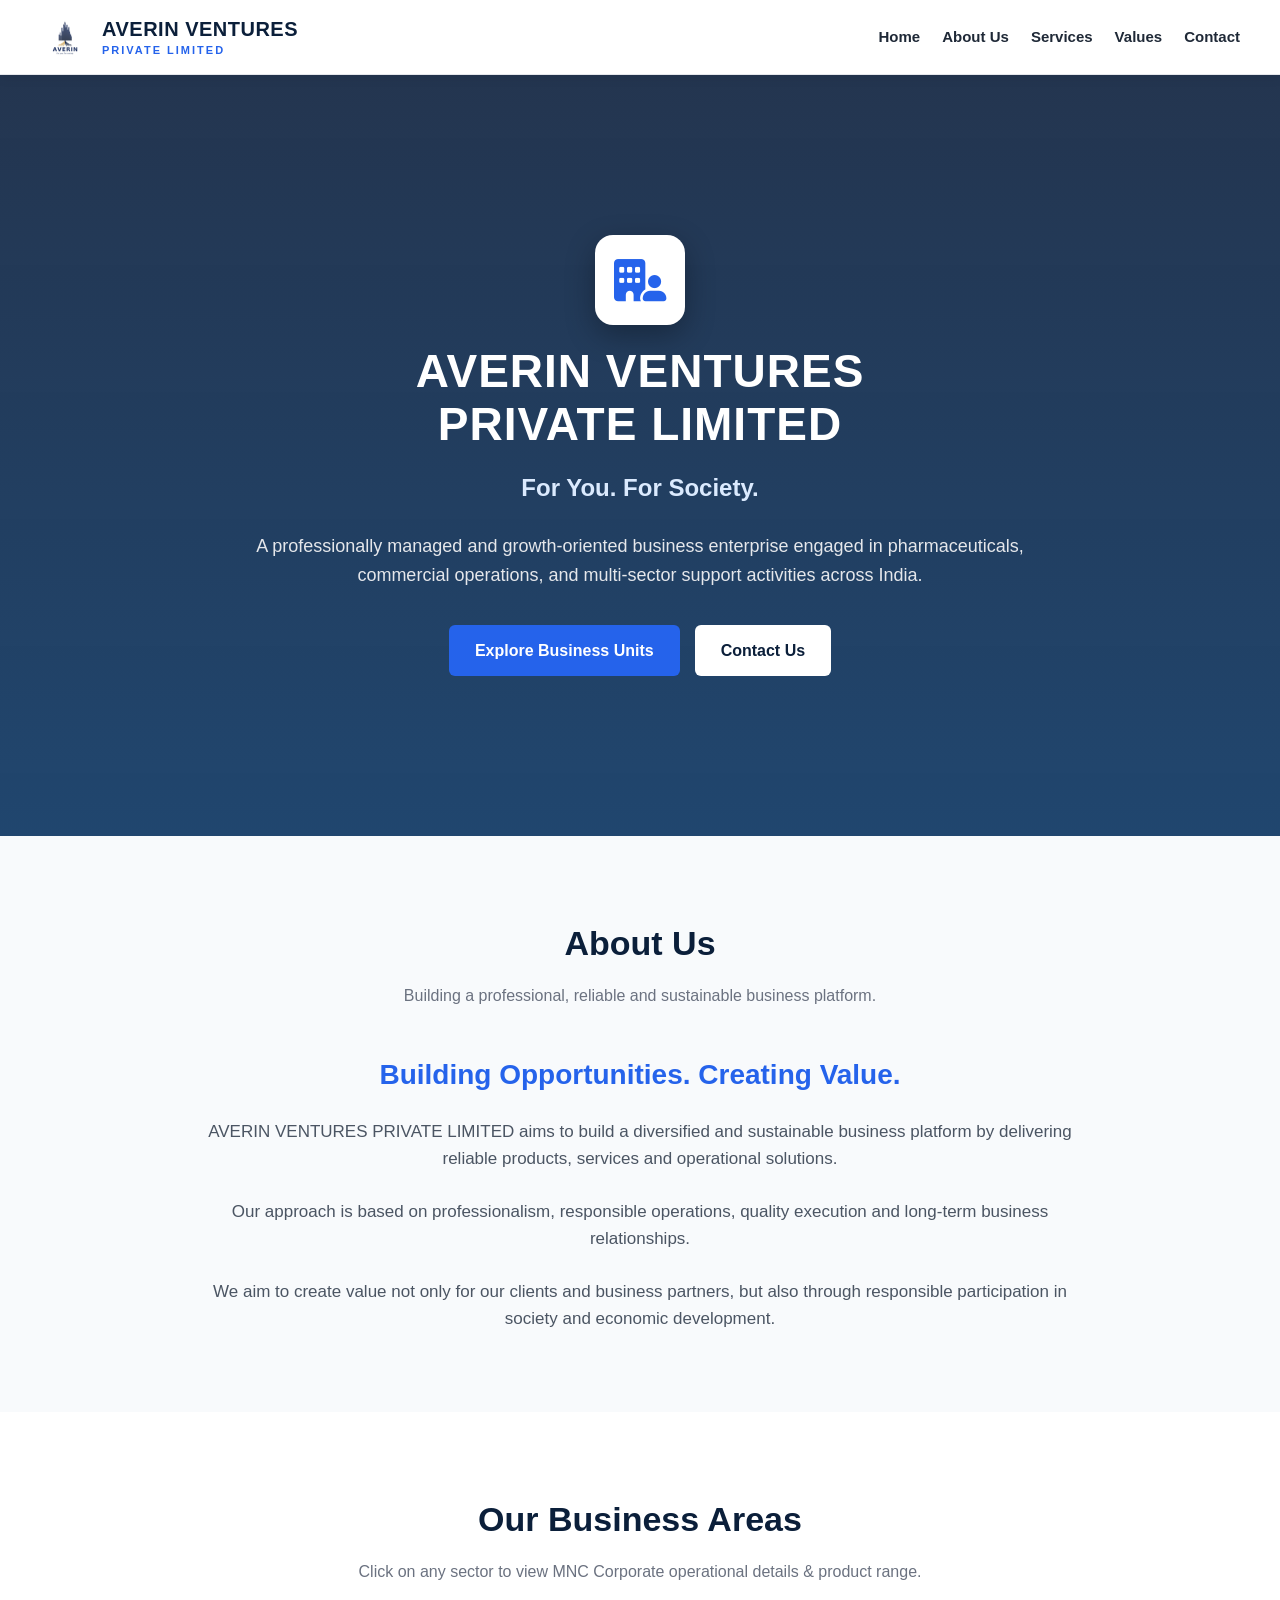
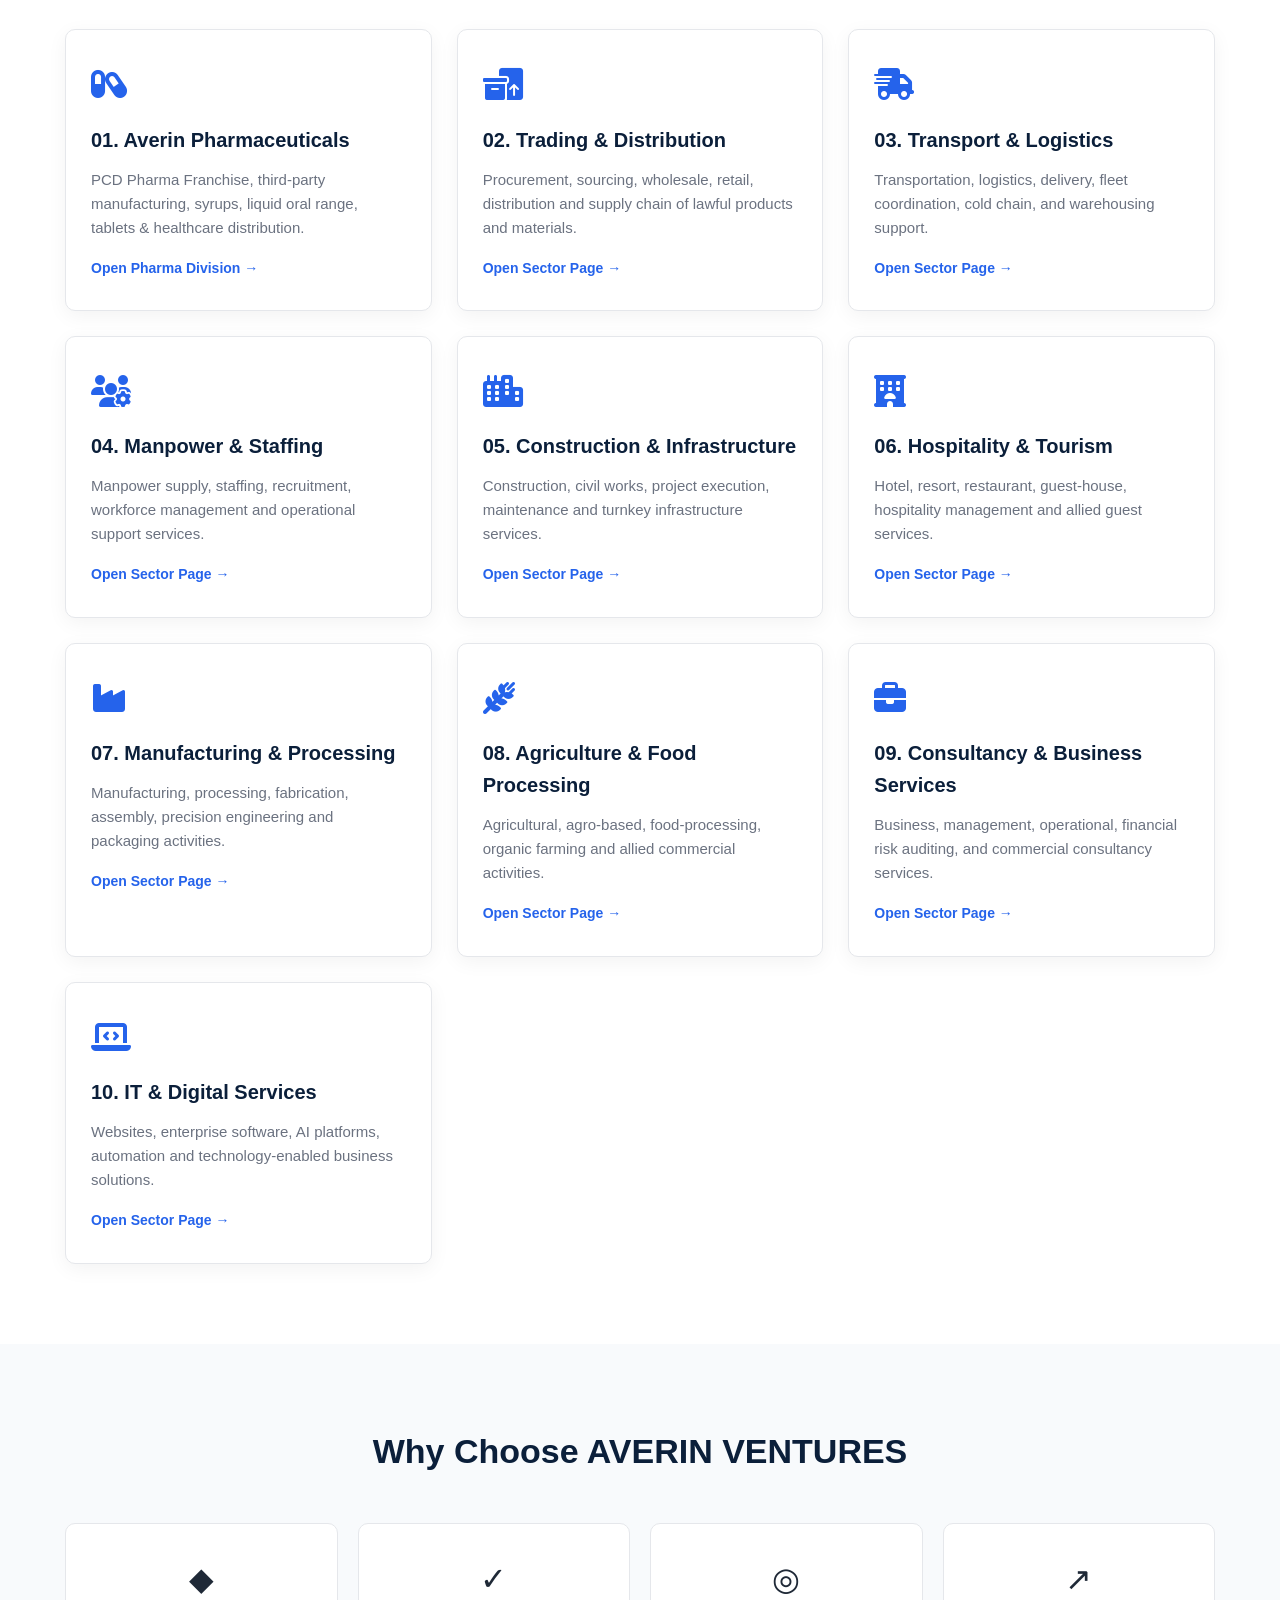
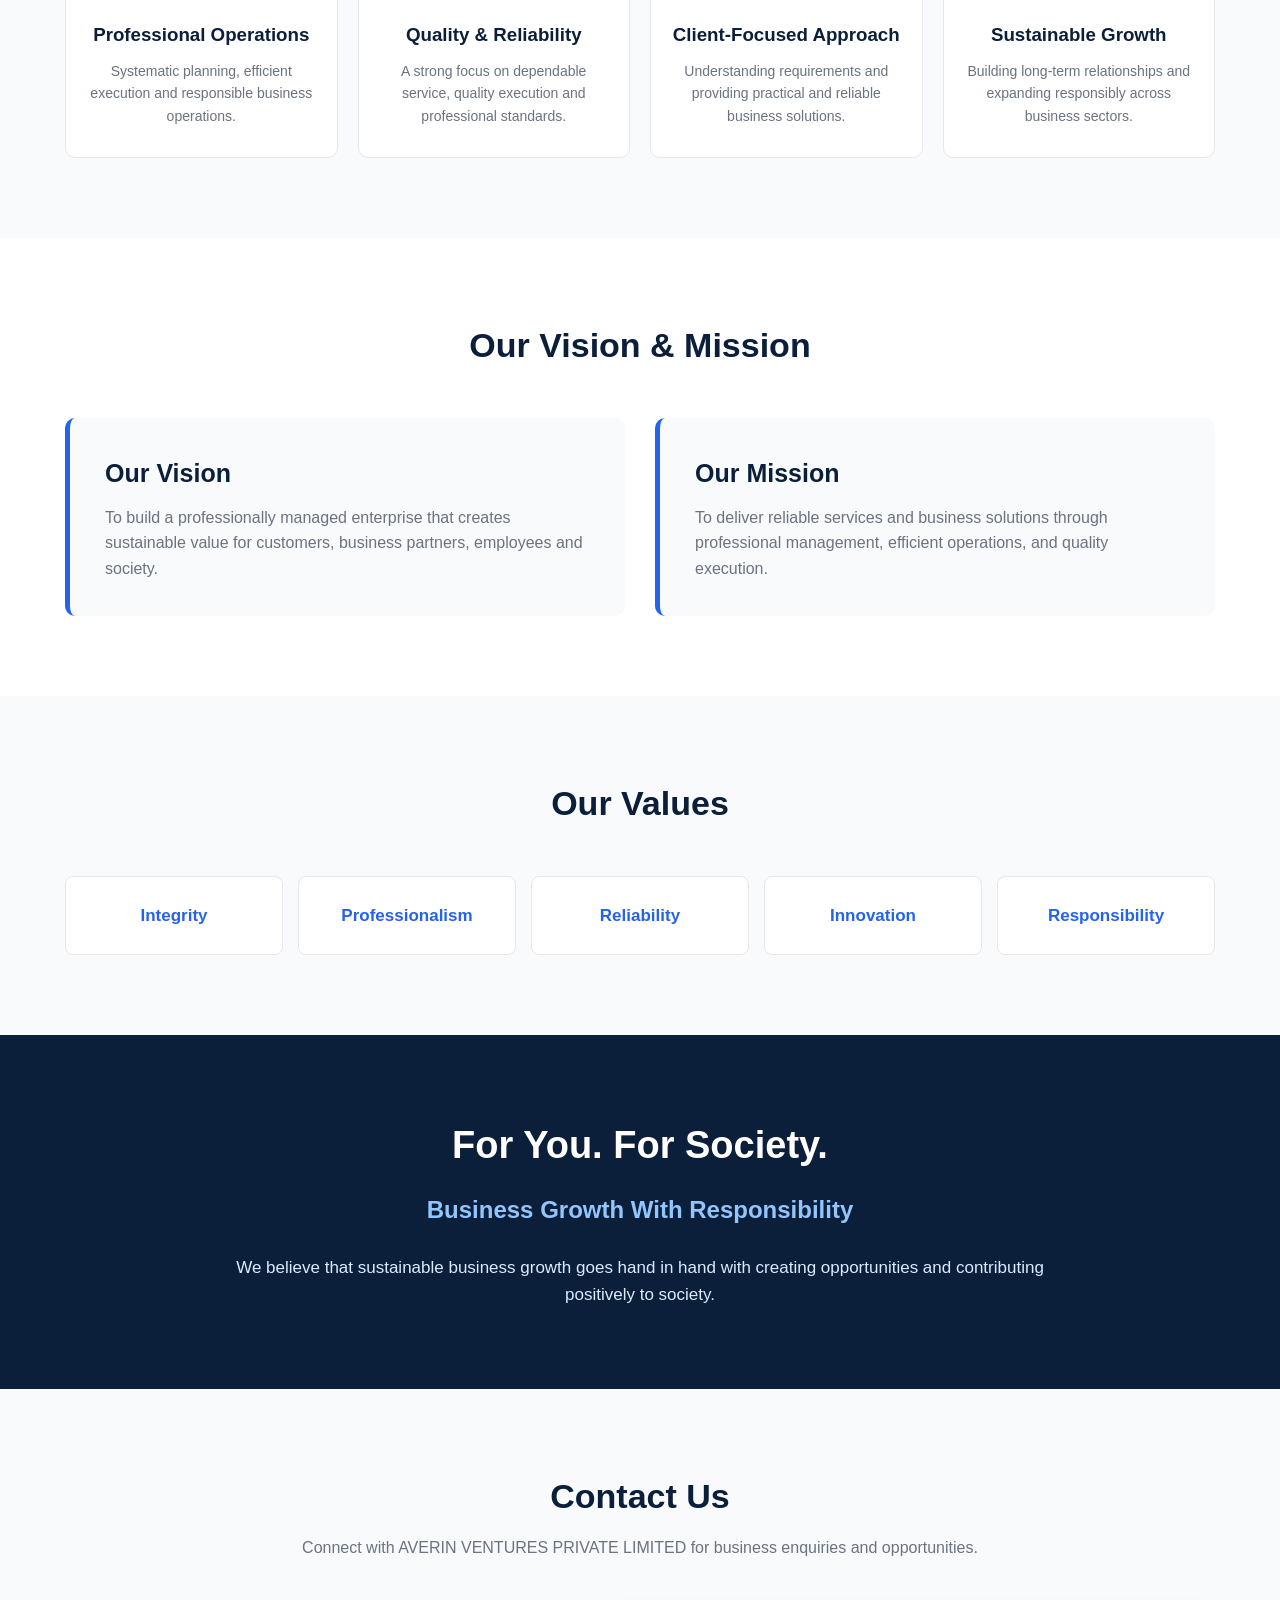
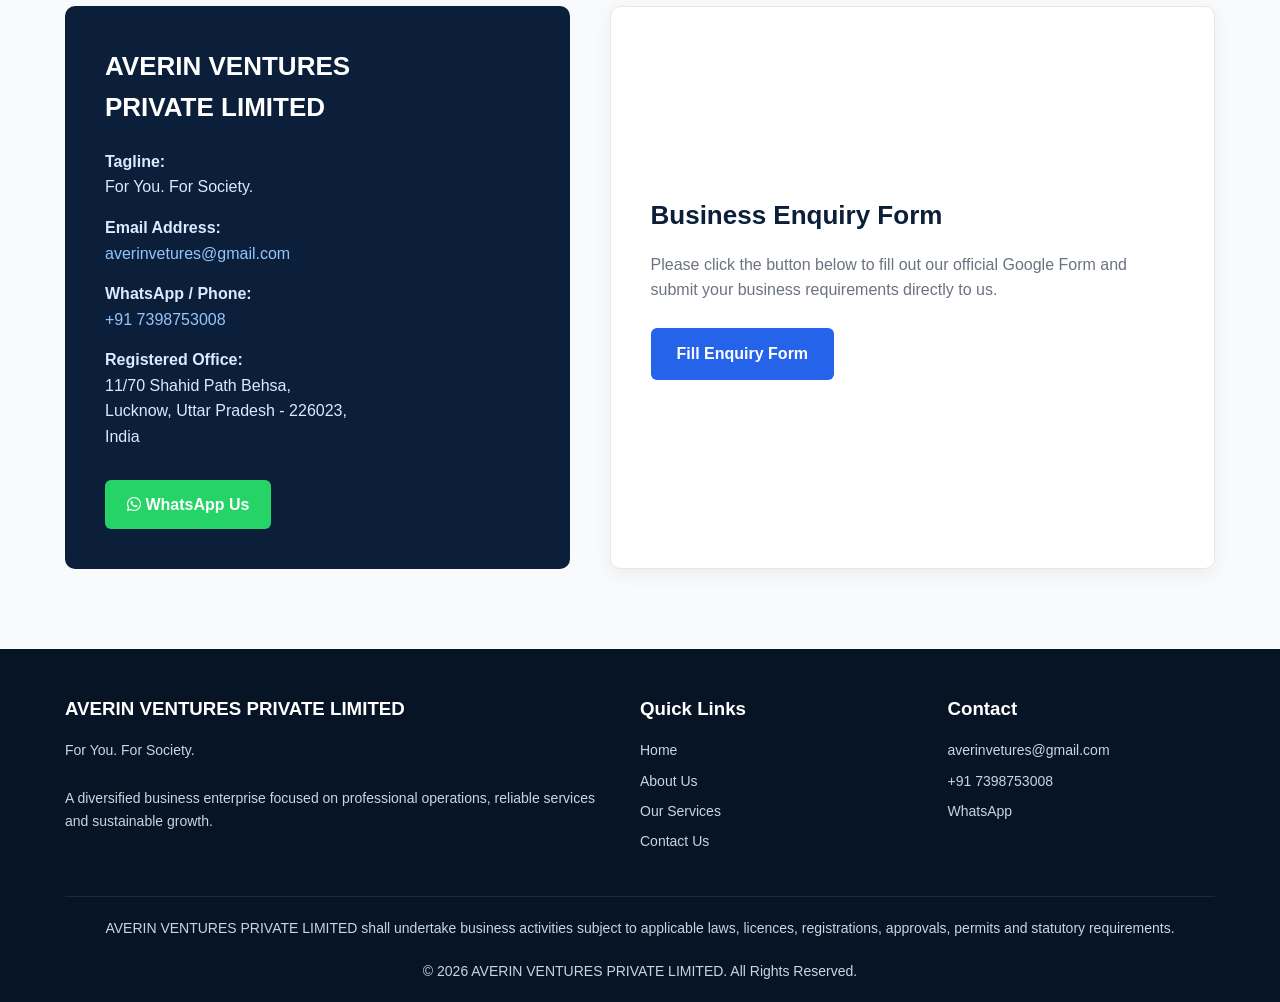
==== commit eb6dcfd7: "Update index.html" ====
--- a/index.html
+++ b/index.html
@@ -1,448 +1,526 @@
 <!DOCTYPE html>
-<html lang="hi">
+<html lang="en">
 <head>
-  <meta charset="UTF-8" />
-  <meta name="viewport" content="width=device-width, initial-scale=1.0" />
-  <title>Professional Multi-Section Website with Contact Modal</title>
+<meta name="google-site-verification" content="lGhGd2EZW5qMOWC_JAVKwKi5grlxqH82_09WrEpLRak" />
+<meta charset="UTF-8">
+<meta name="viewport" content="width=device-width, initial-scale=1.0">
+<title>AVERIN VENTURES PRIVATE LIMITED | AVERIN PHARMACEUTICALS</title>
+<meta name="description" content="AVERIN VENTURES PRIVATE LIMITED - A diversified Indian MNC business enterprise across Pharmaceuticals, Trading, Logistics, Manpower, Infrastructure, Hospitality, Manufacturing, Agriculture, Consultancy and IT.">
+
+<!-- Font Awesome Icons -->
+<link rel="stylesheet" href="https://cdnjs.cloudflare.com/ajax/libs/font-awesome/6.4.0/css/all.min.css">
+
+<style>
+*{margin:0;padding:0;box-sizing:border-box;scroll-behavior:smooth}
+body{font-family:Arial,Helvetica,sans-serif;color:#1f2937;background:#fff;line-height:1.6}
+a{text-decoration:none}
+
+/* STICKY HEADER WITH LOGO AND COMPANY NAME */
+header{position:sticky;top:0;z-index:1000;background:#fff;border-bottom:1px solid #e5e7eb;box-shadow:0 2px 12px rgba(0,0,0,.08)}
+.navbar{max-width:1250px;margin:auto;padding:12px 25px;display:flex;justify-content:space-between;align-items:center;gap:20px}
+
+.brand{display:flex;align-items:center;gap:12px;color:#0b1f3a;cursor:pointer}
+.brand-logo-box{width:50px;height:50px;background:linear-gradient(135deg,#2563eb,#1d4ed8);color:#fff;border-radius:10px;display:flex;align-items:center;justify-content:center;font-size:24px;font-weight:800;box-shadow:0 4px 10px rgba(37,99,235,0.3)}
+.brand-logo-img{width:50px;height:50px;object-fit:contain;display:block}
+
+.brand-text{display:flex;flex-direction:column;line-height:1.15}
+.brand-name{font-size:20px;font-weight:800;letter-spacing:.5px;color:#0b1f3a}
+.brand-subtitle{font-size:11px;color:#2563eb;letter-spacing:2px;font-weight:700;margin-top:3px}
+
+nav{display:flex;gap:22px;align-items:center}
+nav a{color:#1f2937;font-weight:600;font-size:15px;transition:.3s;cursor:pointer}
+nav a:hover{color:#2563eb}
+
+.page{display:none}
+.page.active{display:block;animation:fadeIn 0.3s ease-in-out}
+@keyframes fadeIn{from{opacity:0;transform:translateY(8px)}to{opacity:1;transform:translateY(0)}}
+
+/* HERO SECTION WITH ORIGINAL BACKGROUND */
+.hero{min-height:650px;display:flex;align-items:center;text-align:center;color:#fff;background:linear-gradient(rgba(5,25,55,.88),rgba(8,50,95,.90)),url("https://images.unsplash.com/photo-1497366811353-6870744d04b2?auto=format&fit=crop&w=1800&q=80") center/cover}
+.hero-content{max-width:920px;margin:auto;padding:80px 25px}
+.hero-logo-icon{width:90px;height:90px;background:#fff;color:#2563eb;border-radius:18px;display:flex;align-items:center;justify-content:center;font-size:42px;margin:0 auto 20px;box-shadow:0 10px 30px rgba(0,0,0,0.3)}
+.hero h1{font-size:46px;line-height:1.15;margin-bottom:18px;letter-spacing:1px;font-weight:800}
+.tagline{font-size:24px;font-weight:600;color:#dbeafe;margin-bottom:25px}
+.hero p{font-size:18px;max-width:780px;margin:auto;color:#e5e7eb}
+.buttons{margin-top:35px;display:flex;justify-content:center;gap:15px;flex-wrap:wrap}
+
+.btn{display:inline-block;padding:13px 26px;border-radius:6px;font-weight:700;transition:.3s;cursor:pointer;border:none}
+.btn-primary{background:#2563eb;color:#fff}
+.btn-primary:hover{background:#1d4ed8;transform:translateY(-2px)}
+.btn-light{background:#fff;color:#0b1f3a}
+.btn-light:hover{background:#e5e7eb;transform:translateY(-2px)}
+
+section{padding:80px 20px}
+.container{max-width:1150px;margin:auto}
+.section-title{text-align:center;margin-bottom:45px}
+.section-title h2{font-size:34px;color:#0b1f3a;margin-bottom:12px}
+.section-title p{max-width:750px;margin:auto;color:#6b7280}
+
+.about{background:#f8fafc}
+.about-box{max-width:900px;margin:auto;text-align:center}
+.about-box h3{font-size:28px;color:#2563eb;margin-bottom:20px}
+.about-box p{color:#4b5563;font-size:17px}
+
+/* SERVICES GRID */
+.services-grid{display:grid;grid-template-columns:repeat(3,1fr);gap:25px}
+.service-card{padding:30px 25px;background:#fff;border:1px solid #e5e7eb;border-radius:10px;box-shadow:0 5px 20px rgba(0,0,0,.05);transition:.3s;cursor:pointer}
+.service-card:hover{transform:translateY(-5px);box-shadow:0 12px 28px rgba(0,0,0,.10);border-color:#2563eb}
+.service-icon{font-size:32px;color:#2563eb;margin-bottom:12px}
+.service-card h3{color:#0b1f3a;font-size:20px;margin-bottom:12px}
+.service-card p{color:#6b7280;font-size:15px;margin-bottom:15px}
+.view-more-link{color:#2563eb;font-weight:bold;font-size:14px;display:inline-block}
+
+/* WHY / VISION / VALUES / SOCIETY */
+.why{background:#f8fafc}
+.features{display:grid;grid-template-columns:repeat(4,1fr);gap:20px}
+.feature{background:#fff;padding:30px 20px;text-align:center;border-radius:10px;border:1px solid #e5e7eb}
+.feature-icon{font-size:32px;margin-bottom:15px}
+.feature h3{color:#0b1f3a;margin-bottom:10px}
+.feature p{color:#6b7280;font-size:14px}
+
+.vision-grid{display:grid;grid-template-columns:1fr 1fr;gap:30px}
+.vision-card{padding:35px;border-radius:10px;background:#f8fafc;border-left:5px solid #2563eb}
+.vision-card h3{color:#0b1f3a;margin-bottom:12px;font-size:25px}
+.vision-card p{color:#6b7280}
+
+.values{display:grid;grid-template-columns:repeat(5,1fr);gap:15px}
+.value{text-align:center;padding:25px 15px;border:1px solid #e5e7eb;border-radius:8px;background:#fff}
+.value h3{color:#2563eb;font-size:17px}
+
+.society{background:#0b1f3a;color:#fff;text-align:center}
+.society h2{font-size:38px;margin-bottom:15px}
+.tagline-large{font-size:24px;color:#93c5fd;font-weight:bold;margin-bottom:25px}
+.society p{max-width:850px;margin:auto;color:#dbeafe;font-size:17px}
+
+/* CONTACT */
+.contact{background:#f8fafc}
+.contact-grid{display:grid;grid-template-columns:1fr 1.2fr;gap:40px}
+.contact-info{background:#0b1f3a;color:#fff;padding:40px;border-radius:10px}
+.contact-info h3{font-size:26px;margin-bottom:20px}
+.contact-info p{margin-bottom:15px;color:#dbeafe}
+.contact-info a{color:#93c5fd}
+.whatsapp{display:inline-block;margin-top:15px;padding:12px 22px;background:#25D366;color:#fff!important;border-radius:6px;font-weight:bold}
+.gform-card{background:#fff;padding:40px;border-radius:10px;border:1px solid #e5e7eb;box-shadow:0 5px 20px rgba(0,0,0,.06);display:flex;flex-direction:column;justify-content:center;align-items:flex-start}
+.gform-card h3{font-size:26px;color:#0b1f3a;margin-bottom:15px}
+.gform-card p{color:#6b7280;margin-bottom:25px;font-size:16px}
+
+/* MNC SECTOR DETAIL PAGE DESIGN */
+.sector-header{background:linear-gradient(rgba(11,31,58,0.85),rgba(11,31,58,0.92)),url('https://images.unsplash.com/photo-1584308666744-24d5c474f2ae?auto=format&fit=crop&w=1600&q=80') center/cover;color:#fff;padding:80px 20px;text-align:center;border-radius:10px;margin-bottom:40px}
+.sector-header h1{font-size:38px;margin-bottom:10px}
+.sector-header p{font-size:18px;color:#93c5fd}
+
+.mnc-grid{display:grid;grid-template-columns:2fr 1fr;gap:40px}
+.mnc-box{background:#fff;padding:35px;border-radius:10px;border:1px solid #e5e7eb;box-shadow:0 4px 15px rgba(0,0,0,0.04)}
+.mnc-box h2{font-size:24px;color:#0b1f3a;margin-bottom:15px;border-left:4px solid #2563eb;padding-left:12px}
+.mnc-box p{color:#4b5563;font-size:16px;margin-bottom:20px;line-height:1.7}
+.mnc-list{list-style:none;margin-bottom:25px}
+.mnc-list li{margin-bottom:10px;color:#374151;font-size:15px}
+.mnc-list li::before{content:"✓ ";color:#2563eb;font-weight:bold}
+
+.sidebar-box{background:#0b1f3a;color:#fff;padding:30px;border-radius:10px;height:fit-content}
+.sidebar-box h3{font-size:20px;margin-bottom:15px;color:#93c5fd}
+.sidebar-box p{color:#dbeafe;font-size:14px;margin-bottom:20px}
+
+/* MEDICINE & SYRUP SLIDER CAROUSEL */
+.syrup-section-title{font-size:20px;color:#0b1f3a;margin:25px 0 15px;font-weight:700}
+.syrup-slider-container{margin:15px 0 30px;overflow:hidden;border-radius:12px;border:1px solid #e5e7eb;background:#f8fafc;padding:20px}
+.syrup-slider{display:flex;gap:20px;overflow-x:auto;scroll-snap-type:x mandatory;padding-bottom:15px}
+.syrup-card{flex:0 0 260px;scroll-snap-align:start;background:#fff;border-radius:10px;border:1px solid #e5e7eb;padding:15px;text-align:center;box-shadow:0 4px 12px rgba(0,0,0,0.04);transition:0.3s}
+.syrup-card:hover{transform:translateY(-5px);box-shadow:0 8px 20px rgba(0,0,0,0.08);border-color:#2563eb}
+.syrup-card img{width:100%;height:180px;object-fit:cover;border-radius:8px;margin-bottom:12px}
+.syrup-card h4{font-size:16px;color:#0b1f3a;margin-bottom:6px;font-weight:700}
+.syrup-card span{font-size:13px;color:#2563eb;font-weight:600}
+
+/* FOOTER */
+footer{background:#061426;color:#fff;padding:45px 20px 20px}
+.footer-grid{max-width:1150px;margin:auto;display:grid;grid-template-columns:2fr 1fr 1fr;gap:40px}
+footer h3{margin-bottom:15px}
+footer p,footer a{color:#cbd5e1;font-size:14px}
+footer a{display:block;margin-bottom:8px}
+.footer-bottom{max-width:1150px;margin:35px auto 0;padding-top:20px;border-top:1px solid #1e293b;text-align:center;color:#94a3b8;font-size:13px}
+
+@media(max-width:900px){
+.services-grid{grid-template-columns:repeat(2,1fr)}
+.features,.values,.footer-grid,.mnc-grid{grid-template-columns:1fr}
+}
+@media(max-width:650px){
+.navbar{flex-direction:column;gap:12px;padding:12px 15px}
+.hero h1{font-size:34px}
+.services-grid,.features,.values,.vision-grid,.contact-grid,.footer-grid{grid-template-columns:1fr}
+}
+</style>
+</head>
+
+<body>
+
+<!-- STICKY HEADER WITH LOGO & COMPANY NAME -->
+<header>
+<div class="navbar">
+
+<div class="brand" onclick="navigateTo('home')">
+  <img src="logo.png" alt="AVERIN Logo" class="brand-logo-img" onerror="this.style.display='none'; document.getElementById('alt-logo').style.display='flex';">
+  <div id="alt-logo" class="brand-logo-box" style="display:none;"><i class="fa-solid fa-capsules"></i></div>
+  <div class="brand-text">
+    <div class="brand-name">AVERIN VENTURES</div>
+    <div class="brand-subtitle">PRIVATE LIMITED</div>
+  </div>
+</div>
+
+<nav>
+<a onclick="navigateTo('home')">Home</a>
+<a onclick="navigateTo('home'); setTimeout(()=>document.getElementById('about').scrollIntoView(),100)">About Us</a>
+<a onclick="navigateTo('home'); setTimeout(()=>document.getElementById('services').scrollIntoView(),100)">Services</a>
+<a onclick="navigateTo('home'); setTimeout(()=>document.getElementById('values').scrollIntoView(),100)">Values</a>
+<a onclick="navigateTo('home'); setTimeout(()=>document.getElementById('contact').scrollIntoView(),100)">Contact</a>
+</nav>
+
+</div>
+</header>
+
+<!-- HOME PAGE -->
+<div id="page-home" class="page active">
+
+<section class="hero" id="home">
+<div class="hero-content">
+
+<div class="hero-logo-icon">
+  <i class="fa-solid fa-building-user"></i>
+</div>
+
+<h1>AVERIN VENTURES<br>PRIVATE LIMITED</h1>
+<div class="tagline">For You. For Society.</div>
+<p>A professionally managed and growth-oriented business enterprise engaged in pharmaceuticals, commercial operations, and multi-sector support activities across India.</p>
+
+<div class="buttons">
+<a href="#services" class="btn btn-primary">Explore Business Units</a>
+<a href="#contact" class="btn btn-light">Contact Us</a>
+</div>
+
+</div>
+</section>
+
+<!-- ABOUT -->
+<section class="about" id="about">
+<div class="container">
+<div class="section-title">
+<h2>About Us</h2>
+<p>Building a professional, reliable and sustainable business platform.</p>
+</div>
+<div class="about-box">
+<h3>Building Opportunities. Creating Value.</h3>
+<p>AVERIN VENTURES PRIVATE LIMITED aims to build a diversified and sustainable business platform by delivering reliable products, services and operational solutions.</p><br>
+<p>Our approach is based on professionalism, responsible operations, quality execution and long-term business relationships.</p><br>
+<p>We aim to create value not only for our clients and business partners, but also through responsible participation in society and economic development.</p>
+</div>
+</div>
+</section>
+
+<!-- SERVICES GRID (10 BUSINESS UNITS) -->
+<section id="services">
+<div class="container">
+<div class="section-title">
+<h2>Our Business Areas</h2>
+<p>Click on any sector to view MNC Corporate operational details & product range.</p>
+</div>
+
+<div class="services-grid">
+
+<!-- 01. AVERIN PHARMACEUTICALS -->
+<div class="service-card" onclick="navigateTo('sector-pharma')">
+<div class="service-icon"><i class="fa-solid fa-capsules"></i></div>
+<h3>01. Averin Pharmaceuticals</h3>
+<p>PCD Pharma Franchise, third-party manufacturing, syrups, liquid oral range, tablets & healthcare distribution.</p>
+<span class="view-more-link">Open Pharma Division →</span>
+</div>
+
+<!-- 02. TRADING & DISTRIBUTION -->
+<div class="service-card" onclick="navigateTo('sector-trading')">
+<div class="service-icon"><i class="fa-solid fa-boxes-packing"></i></div>
+<h3>02. Trading & Distribution</h3>
+<p>Procurement, sourcing, wholesale, retail, distribution and supply chain of lawful products and materials.</p>
+<span class="view-more-link">Open Sector Page →</span>
+</div>
+
+<!-- 03. TRANSPORT & LOGISTICS -->
+<div class="service-card" onclick="navigateTo('sector-logistics')">
+<div class="service-icon"><i class="fa-solid fa-truck-fast"></i></div>
+<h3>03. Transport & Logistics</h3>
+<p>Transportation, logistics, delivery, fleet coordination, cold chain, and warehousing support.</p>
+<span class="view-more-link">Open Sector Page →</span>
+</div>
+
+<!-- 04. MANPOWER & STAFFING -->
+<div class="service-card" onclick="navigateTo('sector-manpower')">
+<div class="service-icon"><i class="fa-solid fa-users-gear"></i></div>
+<h3>04. Manpower & Staffing</h3>
+<p>Manpower supply, staffing, recruitment, workforce management and operational support services.</p>
+<span class="view-more-link">Open Sector Page →</span>
+</div>
+
+<!-- 05. CONSTRUCTION & INFRASTRUCTURE -->
+<div class="service-card" onclick="navigateTo('sector-construction')">
+<div class="service-icon"><i class="fa-solid fa-city"></i></div>
+<h3>05. Construction & Infrastructure</h3>
+<p>Construction, civil works, project execution, maintenance and turnkey infrastructure services.</p>
+<span class="view-more-link">Open Sector Page →</span>
+</div>
+
+<!-- 06. HOSPITALITY & TOURISM -->
+<div class="service-card" onclick="navigateTo('sector-hospitality')">
+<div class="service-icon"><i class="fa-solid fa-hotel"></i></div>
+<h3>06. Hospitality & Tourism</h3>
+<p>Hotel, resort, restaurant, guest-house, hospitality management and allied guest services.</p>
+<span class="view-more-link">Open Sector Page →</span>
+</div>
+
+<!-- 07. MANUFACTURING & PROCESSING -->
+<div class="service-card" onclick="navigateTo('sector-manufacturing')">
+<div class="service-icon"><i class="fa-solid fa-industry"></i></div>
+<h3>07. Manufacturing & Processing</h3>
+<p>Manufacturing, processing, fabrication, assembly, precision engineering and packaging activities.</p>
+<span class="view-more-link">Open Sector Page →</span>
+</div>
+
+<!-- 08. AGRICULTURE & FOOD PROCESSING -->
+<div class="service-card" onclick="navigateTo('sector-agriculture')">
+<div class="service-icon"><i class="fa-solid fa-wheat-awn"></i></div>
+<h3>08. Agriculture & Food Processing</h3>
+<p>Agricultural, agro-based, food-processing, organic farming and allied commercial activities.</p>
+<span class="view-more-link">Open Sector Page →</span>
+</div>
+
+<!-- 09. CONSULTANCY & BUSINESS SERVICES -->
+<div class="service-card" onclick="navigateTo('sector-consultancy')">
+<div class="service-icon"><i class="fa-solid fa-briefcase"></i></div>
+<h3>09. Consultancy & Business Services</h3>
+<p>Business, management, operational, financial risk auditing, and commercial consultancy services.</p>
+<span class="view-more-link">Open Sector Page →</span>
+</div>
+
+<!-- 10. IT & DIGITAL SERVICES -->
+<div class="service-card" onclick="navigateTo('sector-it')">
+<div class="service-icon"><i class="fa-solid fa-laptop-code"></i></div>
+<h3>10. IT & Digital Services</h3>
+<p>Websites, enterprise software, AI platforms, automation and technology-enabled business solutions.</p>
+<span class="view-more-link">Open Sector Page →</span>
+</div>
+
+</div>
+</div>
+</section>
+
+<!-- WHY CHOOSE US -->
+<section class="why">
+<div class="container">
+<div class="section-title"><h2>Why Choose AVERIN VENTURES</h2></div>
+<div class="features">
+<div class="feature"><div class="feature-icon">◆</div><h3>Professional Operations</h3><p>Systematic planning, efficient execution and responsible business operations.</p></div>
+<div class="feature"><div class="feature-icon">✓</div><h3>Quality & Reliability</h3><p>A strong focus on dependable service, quality execution and professional standards.</p></div>
+<div class="feature"><div class="feature-icon">◎</div><h3>Client-Focused Approach</h3><p>Understanding requirements and providing practical and reliable business solutions.</p></div>
+<div class="feature"><div class="feature-icon">↗</div><h3>Sustainable Growth</h3><p>Building long-term relationships and expanding responsibly across business sectors.</p></div>
+</div>
+</div>
+</section>
+
+<!-- VISION & MISSION -->
+<section><div class="container"><div class="section-title"><h2>Our Vision & Mission</h2></div><div class="vision-grid"><div class="vision-card"><h3>Our Vision</h3><p>To build a professionally managed enterprise that creates sustainable value for customers, business partners, employees and society.</p></div><div class="vision-card"><h3>Our Mission</h3><p>To deliver reliable services and business solutions through professional management, efficient operations, and quality execution.</p></div></div></div></section>
+
+<!-- VALUES -->
+<section id="values" class="about"><div class="container"><div class="section-title"><h2>Our Values</h2></div><div class="values"><div class="value"><h3>Integrity</h3></div><div class="value"><h3>Professionalism</h3></div><div class="value"><h3>Reliability</h3></div><div class="value"><h3>Innovation</h3></div><div class="value"><h3>Responsibility</h3></div></div></div></section>
+
+<!-- SOCIETY -->
+<section class="society"><div class="container"><h2>For You. For Society.</h2><div class="tagline-large">Business Growth With Responsibility</div><p>We believe that sustainable business growth goes hand in hand with creating opportunities and contributing positively to society.</p></div></section>
+
+<!-- CONTACT SECTION -->
+<section class="contact" id="contact">
+<div class="container">
+<div class="section-title"><h2>Contact Us</h2><p>Connect with AVERIN VENTURES PRIVATE LIMITED for business enquiries and opportunities.</p></div>
+<div class="contact-grid">
+
+<div class="contact-info">
+<h3>AVERIN VENTURES<br>PRIVATE LIMITED</h3>
+<p><strong>Tagline:</strong><br>For You. For Society.</p>
+<p><strong>Email Address:</strong><br><a href="mailto:averinvetures@gmail.com">averinvetures@gmail.com</a></p>
+<p><strong>WhatsApp / Phone:</strong><br><a href="tel:+917398753008">+91 7398753008</a></p>
+<p><strong>Registered Office:</strong><br>11/70 Shahid Path Behsa,<br>Lucknow, Uttar Pradesh - 226023,<br>India</p>
+<a class="whatsapp" href="https://wa.me/917398753008?text=Hello%20AVERIN%20VENTURES%2C%20I%20would%20like%20to%20make%20a%20business%20enquiry." target="_blank"><i class="fa-brands fa-whatsapp"></i> WhatsApp Us</a>
+</div>
+
+<div class="gform-card">
+<h3>Business Enquiry Form</h3>
+<p>Please click the button below to fill out our official Google Form and submit your business requirements directly to us.</p>
+<a href="https://docs.google.com/forms/d/e/1FAIpQLScf5ZAYPk2E4f8A8KJsEfj49w0QgO4C3xDHB5R4myZFgRv-BA/viewform?usp=header" target="_blank" class="btn btn-primary">Fill Enquiry Form</a>
+</div>
+
+</div>
+</div>
+</section>
+
+</div>
+
+<!-- SECTOR PAGE 01: AVERIN PHARMACEUTICALS DIVISION -->
+<div id="page-sector-pharma" class="page">
+<div class="container" style="padding-top:40px;">
+<div class="sector-header">
+<h1>AVERIN PHARMACEUTICALS</h1>
+<p>PCD Pharma Franchise | Third-Party Manufacturing | Liquid Syrups & Healthcare Range</p>
+</div>
+
+<div class="mnc-grid">
+<div class="mnc-box">
+<h2>MNC Corporate Overview</h2>
+<p>AVERIN PHARMACEUTICALS (A Division of Averin Ventures Private Limited) is committed to high-standard pharmaceutical franchise distribution, third-party manufacturing, and ethical pharmaceutical supply chain operations across India.</p>
+
+<h3 class="syrup-section-title">Syrup & Liquid Medicine Product Range</h3>
+<p style="color:#6b7280;font-size:14px;">High quality WHO-GMP certified liquid oral syrups and healthcare formulations. <i>(Future me aap in image URLs ko apni company ke asli syrup photos se badal sakte hain).</i></p>
+
+<!-- PROFESSIONAL SYRUP SLIDER CAROUSEL -->
+<div class="syrup-slider-container">
+<div class="syrup-slider">
+
+<div class="syrup-card">
+<img src="https://images.unsplash.com/photo-1584308666744-24d5c474f2ae?auto=format&fit=crop&w=500&q=80" alt="Cough & Cold Syrup">
+<h4>Cough & Cold Syrup</h4>
+<span>100ml / 200ml Liquid Oral</span>
+</div>
+
+<div class="syrup-card">
+<img src="https://images.unsplash.com/photo-1471864190281-a93a3070b6de?auto=format&fit=crop&w=500&q=80" alt="Multivitamin Tonic Syrup">
+<h4>Multivitamin & Iron Syrup</h4>
+<span>200ml Health Tonic</span>
+</div>
+
+<div class="syrup-card">
+<img src="https://images.unsplash.com/photo-1576602976047-174e57a47881?auto=format&fit=crop&w=500&q=80" alt="Digestive Antacid Syrup">
+<h4>Antacid & Digestive Syrup</h4>
+<span>Sugar-Free Formula</span>
+</div>
+
+<div class="syrup-card">
+<img src="https://images.unsplash.com/photo-1584017911766-d451b3d0e843?auto=format&fit=crop&w=500&q=80" alt="Pediatric Syrup Range">
+<h4>Pediatric Care Syrup</h4>
+<span>Delicious Mango Flavor</span>
+</div>
+
+<div class="syrup-card">
+<img src="https://images.unsplash.com/photo-1550572017-edd951aa8f72?auto=format&fit=crop&w=500&q=80" alt="Herbal Liver Tonic">
+<h4>Herbal Liver Tonic Syrup</h4>
+<span>200ml Ayurvedic Care</span>
+</div>
+
+</div>
+</div>
+
+<h2>PCD Franchise & Manufacturing Capabilities</h2>
+<ul class="mnc-list">
+<li>Exclusive District Monopoly Rights for PCD Pharma Franchise partners.</li>
+<li>Third-Party manufacturing partnership with WHO-GMP certified facilities.</li>
+<li>DCGI approved molecules, syrups, suspension, tablets, and capsules.</li>
+<li>Visual aids, LBLs, sample catch covers, and MR promotional kits provided.</li>
+</ul>
+
+<button class="btn btn-primary" onclick="navigateTo('home'); setTimeout(()=>document.getElementById('contact').scrollIntoView(),100)">Inquire for Pharma Franchise</button>
+<button class="btn btn-light" style="border:1px solid #cbd5e1;margin-left:10px" onclick="navigateTo('home')">← Back to Main Page</button>
+</div>
+
+<div class="sidebar-box">
+<h3>Pharma Business Desk</h3>
+<p>Looking for PCD Franchise or Third-Party Manufacturing partnership?</p>
+<p><strong>Phone / WhatsApp:</strong><br><a href="tel:+917398753008" style="color:#93c5fd;">+91 7398753008</a></p>
+<p><strong>Email:</strong><br><a href="mailto:averinvetures@gmail.com" style="color:#93c5fd;">averinvetures@gmail.com</a></p>
+<a href="https://docs.google.com/forms/d/e/1FAIpQLScf5ZAYPk2E4f8A8KJsEfj49w0QgO4C3xDHB5R4myZFgRv-BA/viewform?usp=header" target="_blank" class="btn btn-primary" style="display:block;text-align:center">Fill Google Form</a>
+</div>
+</div>
+</div>
+</div>
+
+<!-- DYNAMIC SECTOR PAGE FOR OTHER SECTORS -->
+<div id="page-sector-generic" class="page">
+<div class="container" style="padding-top:40px;">
+<div class="sector-header">
+<h1 id="generic-title">Business Sector Division</h1>
+<p id="generic-subtitle">Corporate Operational & Commercial Business Solutions</p>
+</div>
+<div class="mnc-grid">
+<div class="mnc-box">
+<h2>Corporate Operational Standards</h2>
+<p id="generic-desc">AVERIN VENTURES PRIVATE LIMITED delivers systematic execution, quality assurance, and compliance-driven solutions for large enterprise requirements.</p>
+<h2>Key Capabilities</h2>
+<ul class="mnc-list">
+<li>Turnkey project execution & strategic commercial partnerships.</li>
+<li>Rigid adherence to statutory norms, safety standards, and SLAs.</li>
+<li>Scalable workforce, logistics, and digital execution capabilities.</li>
+</ul>
+<button class="btn btn-primary" onclick="navigateTo('home'); setTimeout(()=>document.getElementById('contact').scrollIntoView(),100)">Submit Business Requirement</button>
+<button class="btn btn-light" style="border:1px solid #cbd5e1;margin-left:10px" onclick="navigateTo('home')">← Back to Main Page</button>
+</div>
+<div class="sidebar-box">
+<h3>Corporate Desk</h3>
+<p>Connect with our business development team.</p>
+<p><strong>Phone:</strong> +91 7398753008</p>
+<p><strong>Email:</strong> averinvetures@gmail.com</p>
+<a href="https://docs.google.com/forms/d/e/1FAIpQLScf5ZAYPk2E4f8A8KJsEfj49w0QgO4C3xDHB5R4myZFgRv-BA/viewform?usp=header" target="_blank" class="btn btn-primary" style="display:block;text-align:center">Fill Google Form</a>
+</div>
+</div>
+</div>
+</div>
+
+<!-- FOOTER -->
+<footer>
+<div class="footer-grid">
+<div>
+<h3>AVERIN VENTURES PRIVATE LIMITED</h3>
+<p>For You. For Society.</p><br>
+<p>A diversified business enterprise focused on professional operations, reliable services and sustainable growth.</p>
+</div>
+<div>
+<h3>Quick Links</h3>
+<a onclick="navigateTo('home')">Home</a>
+<a onclick="navigateTo('home'); setTimeout(()=>document.getElementById('about').scrollIntoView(),100)">About Us</a>
+<a onclick="navigateTo('home'); setTimeout(()=>document.getElementById('services').scrollIntoView(),100)">Our Services</a>
+<a onclick="navigateTo('home'); setTimeout(()=>document.getElementById('contact').scrollIntoView(),100)">Contact Us</a>
+</div>
+<div>
+<h3>Contact</h3>
+<a href="mailto:averinvetures@gmail.com">averinvetures@gmail.com</a>
+<a href="tel:+917398753008">+91 7398753008</a>
+<a href="https://wa.me/917398753008" target="_blank">WhatsApp</a>
+</div>
+</div>
+<div class="footer-bottom">
+<p>AVERIN VENTURES PRIVATE LIMITED shall undertake business activities subject to applicable laws, licences, registrations, approvals, permits and statutory requirements.</p><br>
+<p>© 2026 AVERIN VENTURES PRIVATE LIMITED. All Rights Reserved.</p>
+</div>
+</footer>
+
+<!-- PAGE ROUTING JAVASCRIPT -->
+<script>
+function navigateTo(pageId) {
+  const pages = document.querySelectorAll('.page');
+  pages.forEach(p => p.classList.remove('active'));
   
-  <!-- FontAwesome Icons for Professional Look -->
-  <link rel="stylesheet" href="https://cdnjs.cloudflare.com/ajax/libs/font-awesome/6.4.0/css/all.min.css" />
-
-  <style>
-    /* ==========================================
-       1. GLOBAL & RESET STYLES
-       ========================================== */
-    * {
-      margin: 0;
-      padding: 0;
-      box-sizing: border-box;
-    }
-    html {
-      scroll-behavior: smooth;
-      font-family: 'Inter', -apple-system, BlinkMacSystemFont, "Segoe UI", Roboto, Helvetica, Arial, sans-serif;
-    }
-    body {
-      color: #f8fafc;
-      overflow-x: hidden;
-    }
-
-    /* ==========================================
-       2. NAVBAR STYLES
-       ========================================== */
-    .navbar {
-      position: fixed;
-      top: 0;
-      width: 100%;
-      display: flex;
-      justify-content: space-between;
-      align-items: center;
-      padding: 18px 8%;
-      background: rgba(15, 23, 42, 0.85);
-      backdrop-filter: blur(12px);
-      z-index: 100;
-      border-bottom: 1px solid rgba(255, 255, 255, 0.1);
-    }
-    .nav-logo img {
-      height: 40px;
-      vertical-align: middle;
-    }
-    .nav-links {
-      display: flex;
-      list-style: none;
-      gap: 30px;
-    }
-    .nav-links a {
-      color: #cbd5e1;
-      text-decoration: none;
-      font-weight: 500;
-      font-size: 15px;
-      transition: color 0.3s;
-    }
-    .nav-links a:hover {
-      color: #38bdf8;
-    }
-    .nav-contact-btn {
-      background: linear-gradient(135deg, #3b82f6, #8b5cf6);
-      color: #ffffff;
-      padding: 10px 22px;
-      border: none;
-      border-radius: 50px;
-      font-weight: 600;
-      cursor: pointer;
-      box-shadow: 0 4px 14px rgba(59, 130, 246, 0.4);
-      transition: transform 0.2s, box-shadow 0.2s;
-    }
-    .nav-contact-btn:hover {
-      transform: translateY(-2px);
-      box-shadow: 0 6px 20px rgba(59, 130, 246, 0.6);
-    }
-
-    /* ==========================================
-       3. SECTION COMMON STYLES
-       ========================================== */
-    section {
-      min-height: 100vh;
-      display: flex;
-      flex-direction: column;
-      justify-content: center;
-      align-items: center;
-      padding: 100px 8% 60px;
-      text-align: center;
-    }
-    .section-title {
-      font-size: 2.5rem;
-      font-weight: 700;
-      margin-bottom: 15px;
-      background: linear-gradient(to right, #ffffff, #cbd5e1);
-      -webkit-background-clip: text;
-      -webkit-text-fill-color: transparent;
-    }
-    .section-desc {
-      font-size: 1.125rem;
-      color: #94a3b8;
-      max-width: 650px;
-      margin-bottom: 40px;
-      line-height: 1.6;
-    }
-
-    /* ==========================================
-       4. INDIVIDUAL SECTION COLORS (DIFFERENT BACKGROUNDS)
-       ========================================== */
-    
-    /* Section 1: Hero - Midnight Deep Blue */
-    #hero {
-      background: linear-gradient(135deg, #0f172a 0%, #1e1b4b 100%);
-    }
-
-    /* Section 2: Services - Rich Emerald Dark */
-    #services {
-      background: linear-gradient(135deg, #064e3b 0%, #022c22 100%);
-    }
-
-    /* Section 3: About Us - Deep Purple Indigo */
-    #about {
-      background: linear-gradient(135deg, #31104b 0%, #18052b 100%);
-    }
-
-    /* Section 4: Contact - Slate Charcoal Modern */
-    #contact {
-      background: linear-gradient(135deg, #18181b 0%, #09090b 100%);
-    }
-
-    /* ==========================================
-       5. CONTENT CARDS & BUTTONS
-       ========================================== */
-    .cards-grid {
-      display: grid;
-      grid-template-columns: repeat(auto-fit, minmax(250px, 1fr));
-      gap: 25px;
-      width: 100%;
-      max-width: 1100px;
-    }
-    .card {
-      background: rgba(255, 255, 255, 0.05);
-      border: 1px solid rgba(255, 255, 255, 0.1);
-      padding: 30px;
-      border-radius: 16px;
-      backdrop-filter: blur(10px);
-      transition: transform 0.3s, border-color 0.3s;
-    }
-    .card:hover {
-      transform: translateY(-8px);
-      border-color: rgba(255, 255, 255, 0.3);
-    }
-    .card i {
-      font-size: 2.5rem;
-      margin-bottom: 15px;
-      color: #38bdf8;
-    }
-    .card h3 {
-      font-size: 1.25rem;
-      margin-bottom: 10px;
-    }
-    .card p {
-      color: #94a3b8;
-      font-size: 0.95rem;
-      line-height: 1.5;
-    }
-
-    .action-btn {
-      background: linear-gradient(135deg, #06b6d4, #3b82f6);
-      color: white;
-      padding: 14px 36px;
-      font-size: 1rem;
-      font-weight: 600;
-      border: none;
-      border-radius: 50px;
-      cursor: pointer;
-      box-shadow: 0 10px 25px rgba(6, 182, 212, 0.3);
-      transition: all 0.3s;
-    }
-    .action-btn:hover {
-      transform: scale(1.05);
-      box-shadow: 0 15px 30px rgba(6, 182, 212, 0.5);
-    }
-
-    /* ==========================================
-       6. MODAL (POP-UP FORM WITH LOGO & GLASS EFFECT)
-       ========================================== */
-    .modal-overlay {
-      display: none;
-      position: fixed;
-      top: 0;
-      left: 0;
-      width: 100%;
-      height: 100%;
-      background: rgba(0, 0, 0, 0.75);
-      backdrop-filter: blur(10px);
-      z-index: 1000;
-      align-items: center;
-      justify-content: center;
-    }
-
-    .modal-box {
-      background: #ffffff;
-      color: #0f172a;
-      width: 90%;
-      max-width: 450px;
-      padding: 35px;
-      border-radius: 20px;
-      box-shadow: 0 25px 50px -12px rgba(0, 0, 0, 0.5);
-      position: relative;
-      animation: modalSlide 0.35s ease-out;
-    }
-
-    @keyframes modalSlide {
-      from { opacity: 0; transform: translateY(-30px) scale(0.95); }
-      to { opacity: 1; transform: translateY(0) scale(1); }
-    }
-
-    .close-btn {
-      position: absolute;
-      top: 18px;
-      right: 22px;
-      font-size: 24px;
-      color: #64748b;
-      cursor: pointer;
-      transition: color 0.2s;
-    }
-    .close-btn:hover { color: #0f172a; }
-
-    /* Logo Styling Inside Modal */
-    .modal-logo-header {
-      text-align: center;
-      margin-bottom: 25px;
-    }
-    .modal-logo-header img {
-      max-width: 140px;
-      height: auto;
-      margin-bottom: 10px;
-    }
-    .modal-logo-header h2 {
-      font-size: 1.5rem;
-      font-weight: 700;
-      color: #0f172a;
-    }
-    .modal-logo-header p {
-      font-size: 0.875rem;
-      color: #64748b;
-      margin-top: 4px;
-    }
-
-    /* Modal Form Fields */
-    .form-group {
-      margin-bottom: 18px;
-      text-align: left;
-    }
-    .form-group label {
-      display: block;
-      font-size: 0.875rem;
-      font-weight: 600;
-      color: #334155;
-      margin-bottom: 6px;
-    }
-    .form-group input, 
-    .form-group textarea {
-      width: 100%;
-      padding: 12px 14px;
-      border: 1.5px solid #cbd5e1;
-      border-radius: 10px;
-      font-size: 0.95rem;
-      outline: none;
-      transition: border-color 0.2s, box-shadow 0.2s;
-    }
-    .form-group input:focus, 
-    .form-group textarea:focus {
-      border-color: #3b82f6;
-      box-shadow: 0 0 0 3px rgba(59, 130, 246, 0.15);
-    }
-
-    .submit-btn {
-      width: 100%;
-      background: linear-gradient(135deg, #2563eb, #1d4ed8);
-      color: white;
-      padding: 14px;
-      border: none;
-      border-radius: 10px;
-      font-size: 1rem;
-      font-weight: 600;
-      cursor: pointer;
-      transition: background 0.2s, transform 0.1s;
-    }
-    .submit-btn:hover {
-      background: linear-gradient(135deg, #1d4ed8, #1e40af);
-    }
-    .submit-btn:active {
-      transform: scale(0.98);
-    }
-
-    /* Responsive Design */
-    @media (max-width: 768px) {
-      .nav-links { display: none; }
-      .section-title { font-size: 2rem; }
-    }
-  </style>
-</head>
-<body>
-
-  <!-- ==========================================
-     NAVBAR
-     ========================================== -->
-  <nav class="navbar">
-    <div class="nav-logo">
-      <!-- Aapka Site Logo -->
-      <img src="https://via.placeholder.com/140x45/0f172a/ffffff?text=MY+BRAND" alt="Company Logo" />
-    </div>
-    <ul class="nav-links">
-      <li><a href="#hero">Home</a></li>
-      <li><a href="#services">Services</a></li>
-      <li><a href="#about">About</a></li>
-      <li><a href="#contact">Contact</a></li>
-    </ul>
-    <button class="nav-contact-btn openModalBtn">Contact With Us</button>
-  </nav>
-
-  <!-- ==========================================
-     SECTION 1: HERO (Dark Blue Gradient)
-     ========================================== -->
-  <section id="hero">
-    <h1 class="section-title">Grow Your Business With Us</h1>
-    <p class="section-desc">Hum aapke business ko next level par le jane ke liye modern, scalable aur high-performance digital solutions provide karte hain.</p>
-    <button class="action-btn openModalBtn">Contact With Us</button>
-  </section>
-
-  <!-- ==========================================
-     SECTION 2: SERVICES (Emerald Dark Gradient)
-     ========================================== -->
-  <section id="services">
-    <h2 class="section-title">Our Specialized Services</h2>
-    <p class="section-desc">Hum best-in-class tech aur marketing solutions design karte hain.</p>
-    
-    <div class="cards-grid">
-      <div class="card">
-        <i class="fa-solid fa-laptop-code"></i>
-        <h3>Web Development</h3>
-        <p>Ultra-fast aur responsive websites jo har screen size par perfectly chalti hain.</p>
-      </div>
-      <div class="card">
-        <i class="fa-solid fa-chart-line"></i>
-        <h3>Digital Marketing</h3>
-        <p>Aapke brand ki reach aur engagement ko kayi guna badhane ke liye strategic ads.</p>
-      </div>
-      <div class="card">
-        <i class="fa-solid fa-paintbrush"></i>
-        <h3>UI/UX Design</h3>
-        <p>Clean, modern aur user-friendly interfaces jo conversion rate badhate hain.</p>
-      </div>
-    </div>
-  </section>
-
-  <!-- ==========================================
-     SECTION 3: ABOUT US (Purple Indigo Gradient)
-     ========================================== -->
-  <section id="about">
-    <h2 class="section-title">About Our Enterprise</h2>
-    <p class="section-desc">Humari team creative thinkers aur experienced developers se bani hai jo aapke vision ko reality me convert karte hain.</p>
-    <button class="action-btn openModalBtn">Get Free Consultation</button>
-  </section>
-
-  <!-- ==========================================
-     SECTION 4: CONTACT SECTION (Charcoal Slate)
-     ========================================== -->
-  <section id="contact">
-    <h2 class="section-title">Ready To Start A Project?</h2>
-    <p class="section-desc">Directly contact karein ya humse judne ke liye form submit karein.</p>
-    <button class="action-btn openModalBtn" style="background: linear-gradient(135deg, #10b981, #059669);">Contact With Us Now</button>
-  </section>
-
-  <!-- ==========================================
-     POP-UP MODAL FORM (TRIGGERED ON CLICK)
-     ========================================== -->
-  <div id="contactModal" class="modal-overlay">
-    <div class="modal-box">
-      <span class="close-btn" id="closeModalBtn">&times;</span>
-      
-      <!-- Logo Header inside Form -->
-      <div class="modal-logo-header">
-        <img src="https://via.placeholder.com/140x45/ffffff/0f172a?text=MY+BRAND" alt="Brand Logo" />
-        <h2>Contact With Us</h2>
-        <p>Niche apni details bhrein, hum 24 ghante me contact karenge.</p>
-      </div>
-
-      <!-- Professional Form -->
-      <form id="popupForm">
-        <div class="form-group">
-          <label for="fullName">Full Name</label>
-          <input type="text" id="fullName" placeholder="Apna pura naam dalein" required />
-        </div>
-        <div class="form-group">
-          <label for="emailAddr">Email Address</label>
-          <input type="email" id="emailAddr" placeholder="name@example.com" required />
-        </div>
-        <div class="form-group">
-          <label for="msgContent">Message</label>
-          <textarea id="msgContent" rows="4" placeholder="Apna message yahan likhein..." required></textarea>
-        </div>
-        <button type="submit" class="submit-btn">Send Message <i class="fa-solid fa-paper-plane"></i></button>
-      </form>
-    </div>
-  </div>
-
-  <!-- ==========================================
-     JAVASCRIPT (MODAL & FORM LOGIC)
-     ========================================== -->
-  <script>
-    const modal = document.getElementById('contactModal');
-    const openBtns = document.querySelectorAll('.openModalBtn');
-    const closeBtn = document.getElementById('closeModalBtn');
-    const form = document.getElementById('popupForm');
-
-    // Har "Contact With Us" button click par Modal kholein
-    openBtns.forEach(btn => {
-      btn.addEventListener('click', () => {
-        modal.style.display = 'flex';
-      });
-    });
-
-    // Close Button ('X') par click par modal band karein
-    closeBtn.addEventListener('click', () => {
-      modal.style.display = 'none';
-    });
-
-    // Modal ke bahar dark background par click karne par modal band karein
-    window.addEventListener('click', (e) => {
-      if (e.target === modal) {
-        modal.style.display = 'none';
-      }
-    });
-
-    // Form Submit handling (Demo Alert)
-    form.addEventListener('submit', (e) => {
-      e.preventDefault();
-      alert('Shukriya! Aapka message successfully bhej diya gaya hai.');
-      modal.style.display = 'none';
-      form.reset();
-    });
-  </script>
+  if(pageId === 'home') {
+    document.getElementById('page-home').classList.add('active');
+  } else if(pageId === 'sector-pharma') {
+    document.getElementById('page-sector-pharma').classList.add('active');
+  } else {
+    const titles = {
+      'sector-trading': 'Trading & Global Distribution',
+      'sector-logistics': 'Transport & Smart Logistics',
+      'sector-manpower': 'Manpower & Human Capital Staffing',
+      'sector-construction': 'Construction & Infrastructure Engineering',
+      'sector-hospitality': 'Hospitality & Resort Management',
+      'sector-manufacturing': 'Industrial Manufacturing & Packaging',
+      'sector-agriculture': 'Agriculture & Food Processing Sector',
+      'sector-consultancy': 'Corporate Advisory & Management Consultancy',
+      'sector-it': 'Enterprise IT & Digital Solutions'
+    };
+    document.getElementById('generic-title').innerText = titles[pageId] || 'Business Sector Division';
+    document.getElementById('page-sector-generic').classList.add('active');
+  }
+  window.scrollTo({top: 0, behavior: 'smooth'});
+}
+</script>
+
 </body>
 </html>
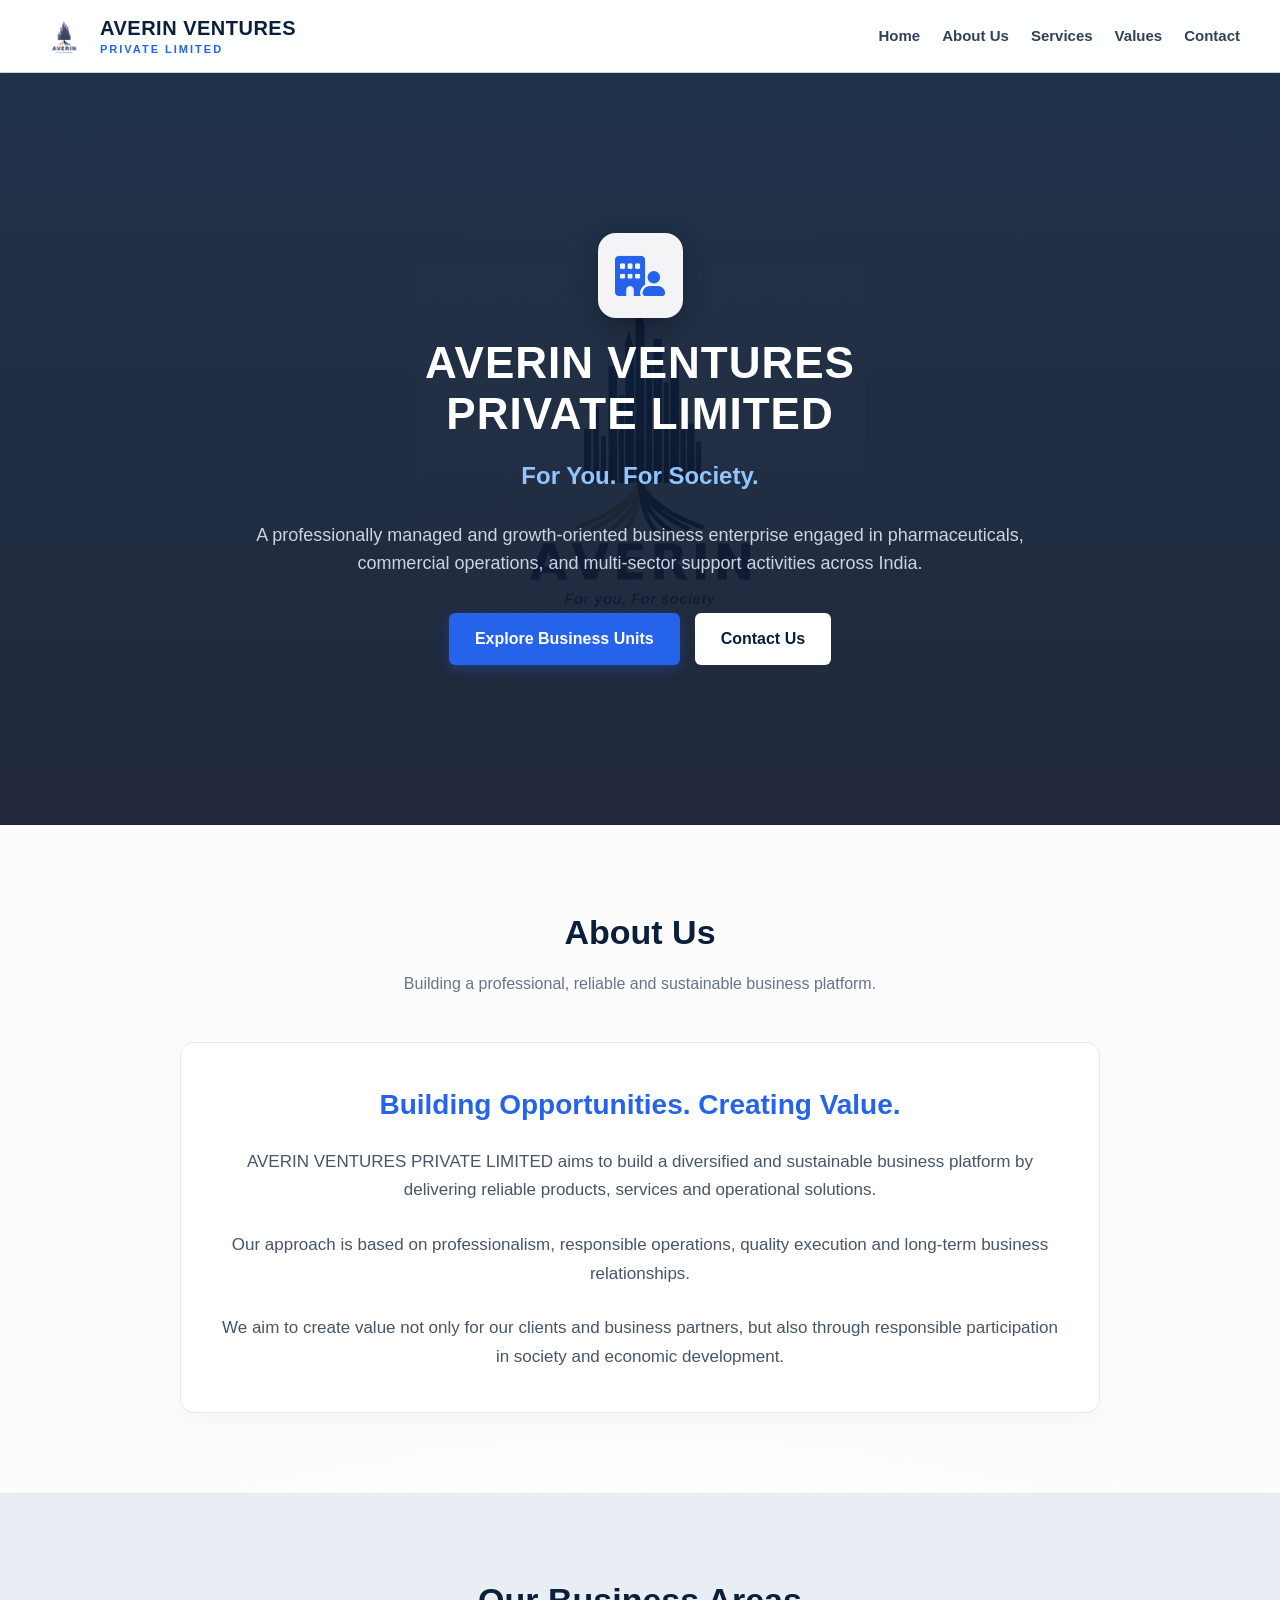
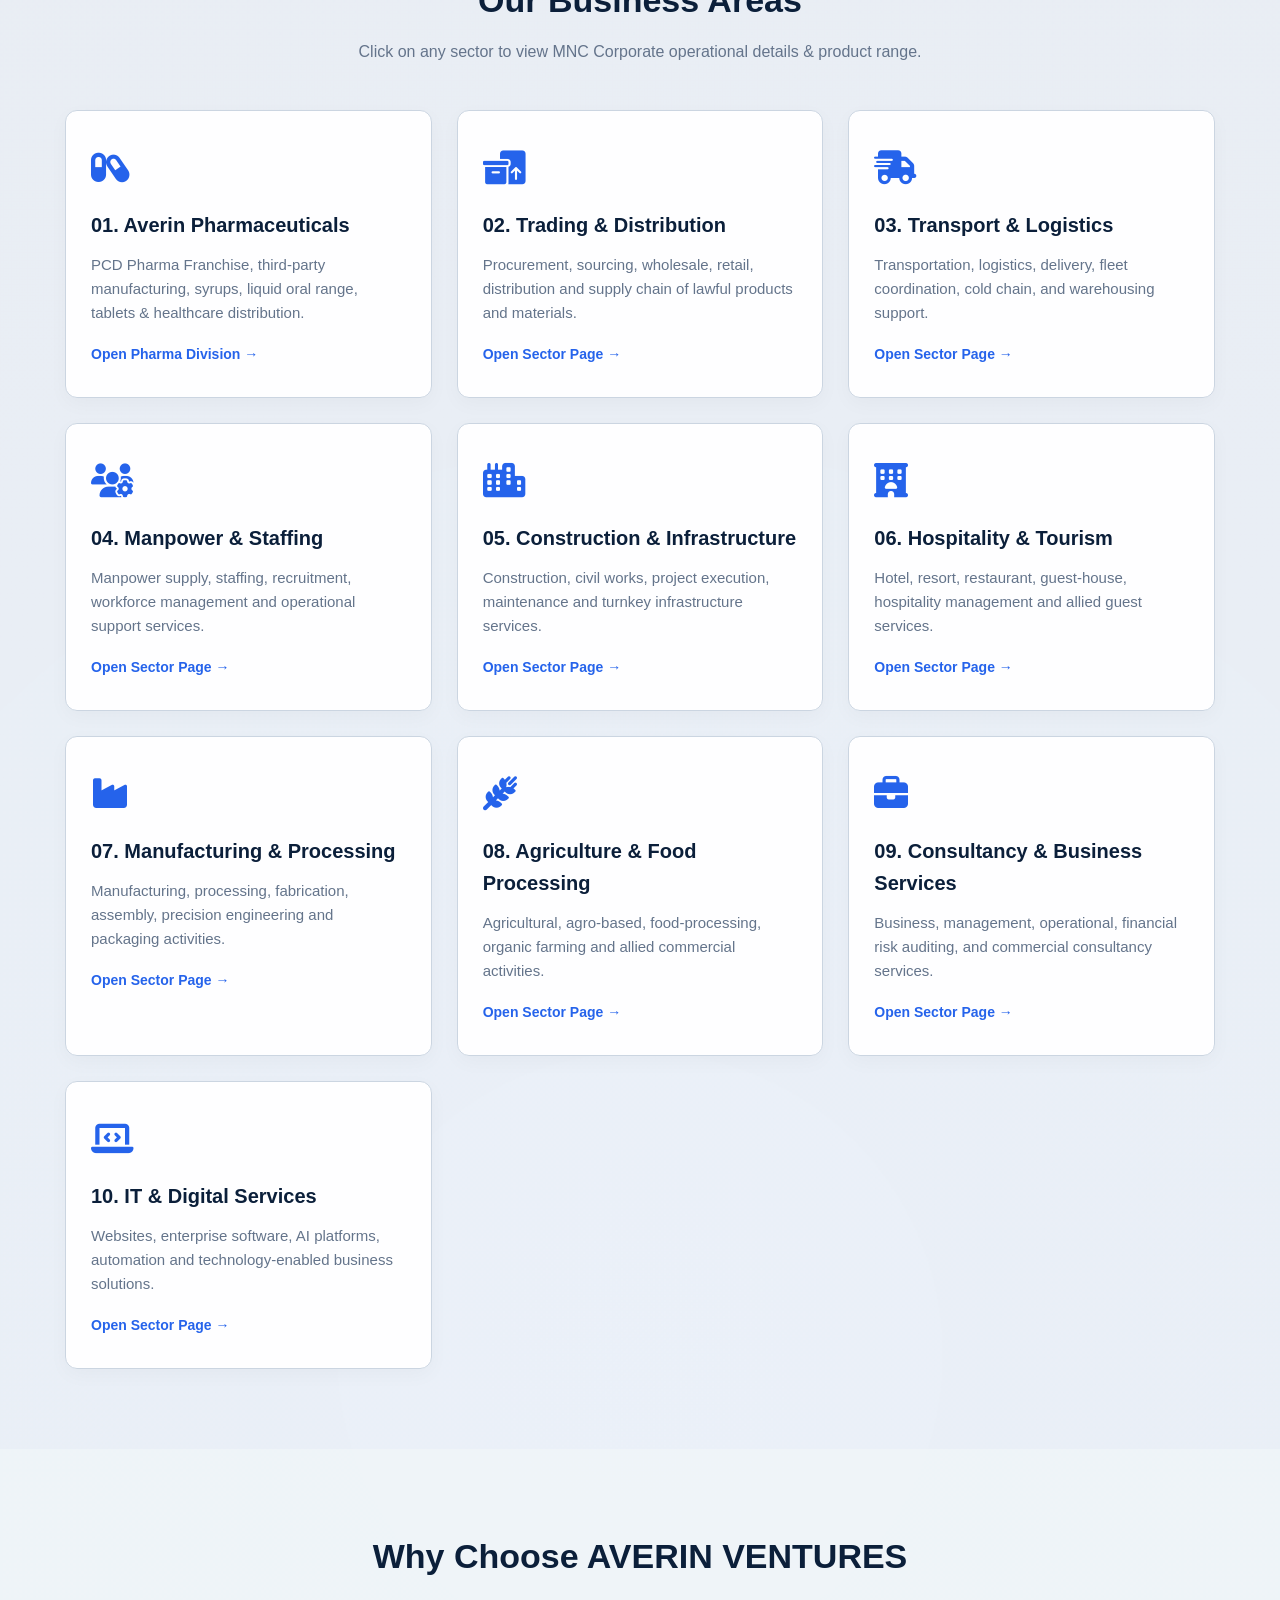
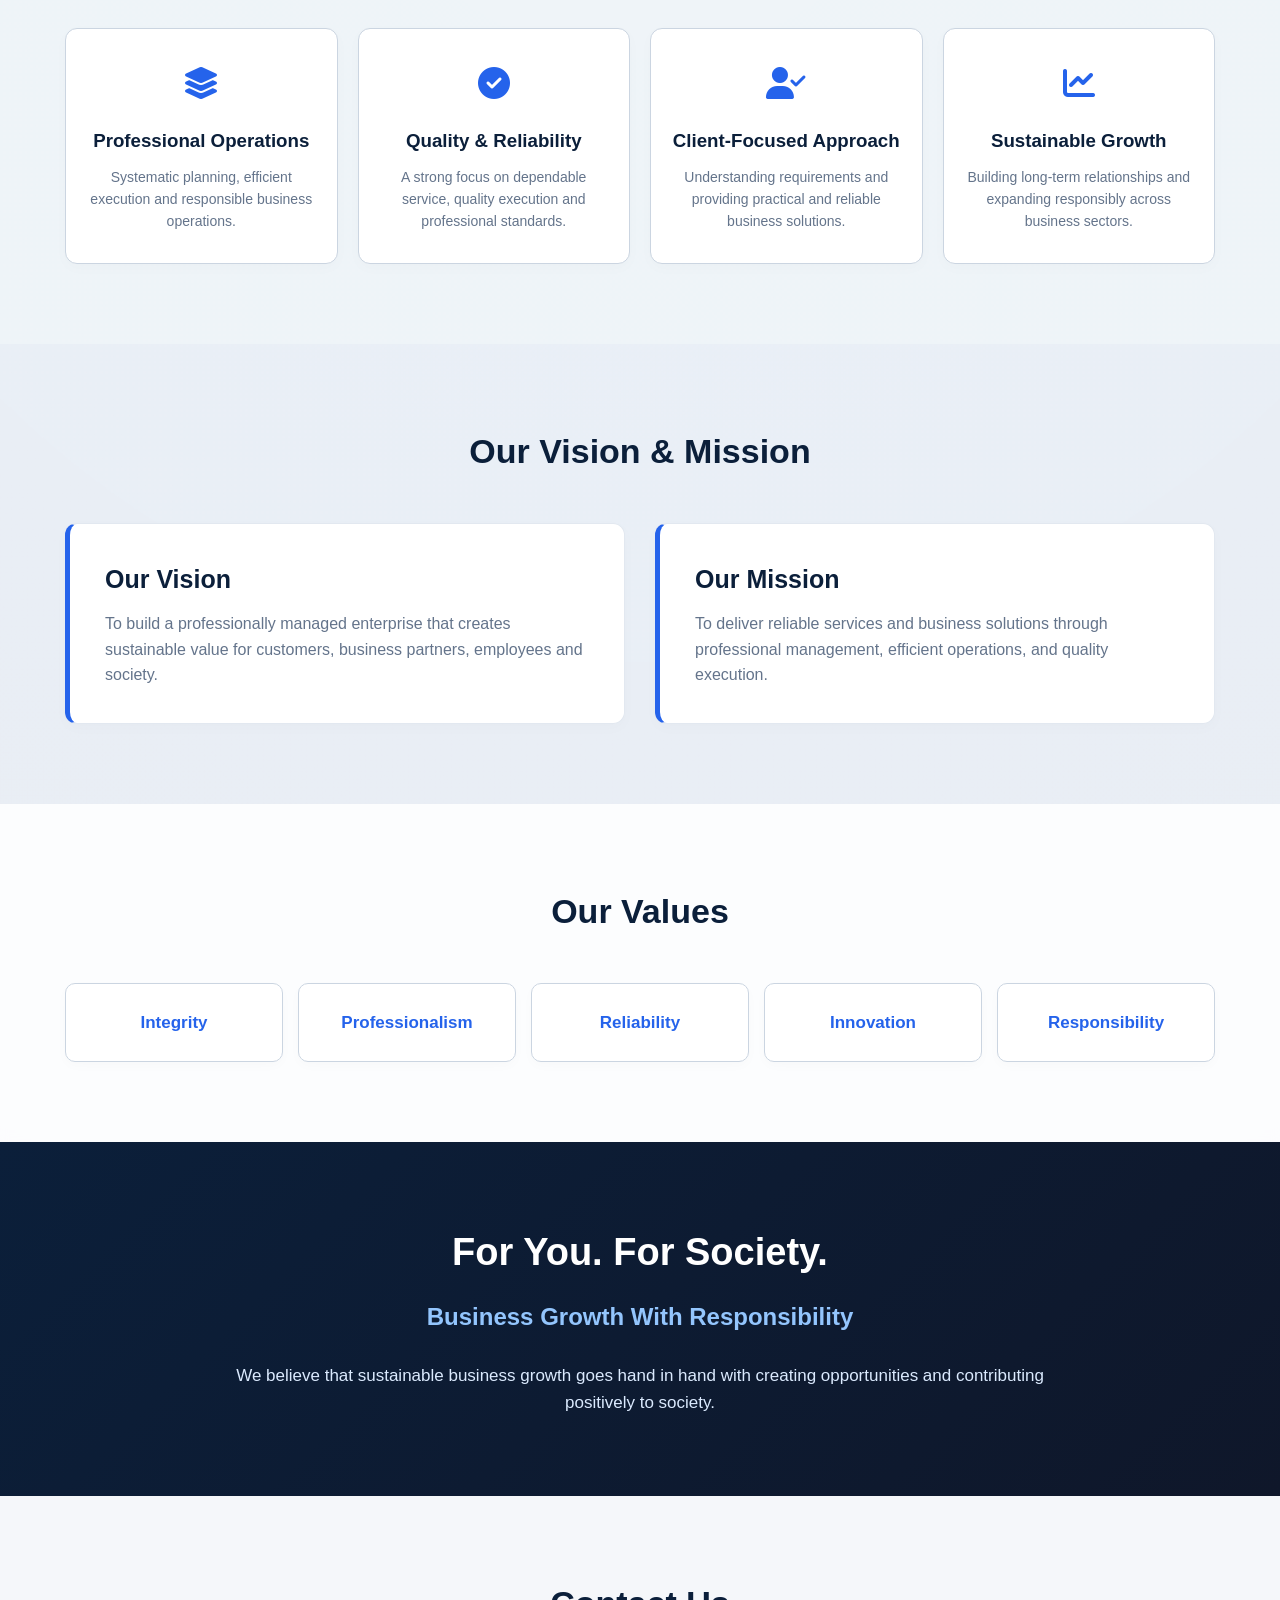
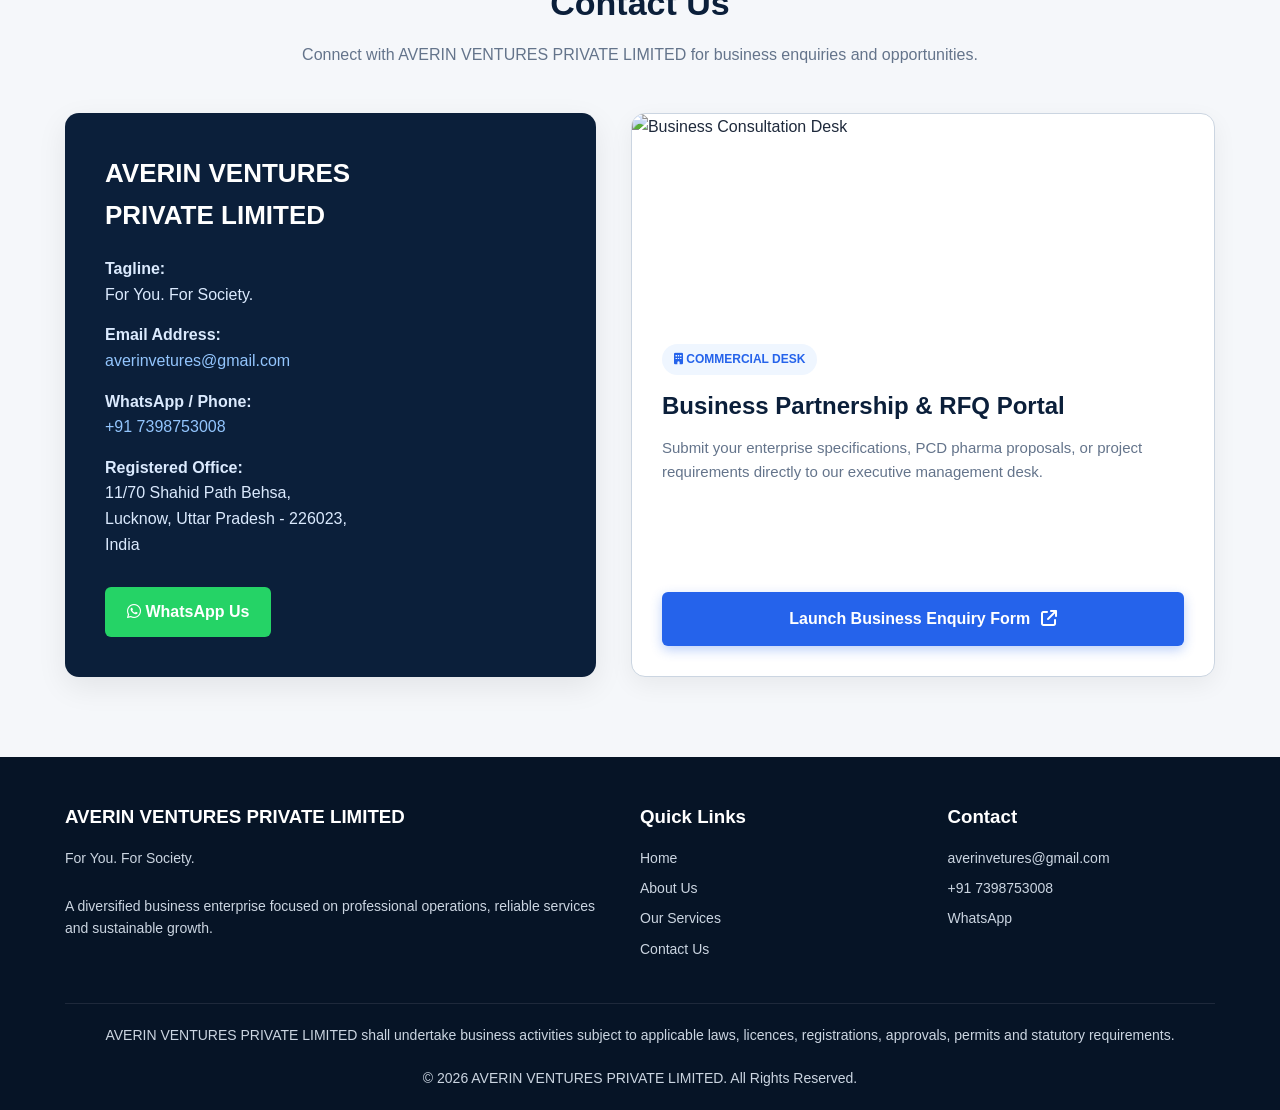
==== commit 1a9ea9e6: "Update index.html" ====
--- a/index.html
+++ b/index.html
@@ -12,120 +12,180 @@
 
 <style>
 *{margin:0;padding:0;box-sizing:border-box;scroll-behavior:smooth}
-body{font-family:Arial,Helvetica,sans-serif;color:#1f2937;background:#fff;line-height:1.6}
+
+/* BODY WITH WATERMARK BACKGROUND LOGO & SOFT COLOR PALETTE */
+body{
+  font-family:'Segoe UI', Arial, Helvetica, sans-serif;
+  color:#1e293b;
+  background-color:#f1f5f9;
+  background-image: radial-gradient(circle at 50% 50%, rgba(37, 99, 235, 0.03) 0%, rgba(15, 23, 42, 0.05) 100%), url('logo.png');
+  background-repeat: repeat, no-repeat;
+  background-position: center center, center center;
+  background-size: auto, 450px auto;
+  background-attachment: scroll, fixed;
+  line-height:1.6;
+}
+
 a{text-decoration:none}
 
 /* STICKY HEADER WITH LOGO AND COMPANY NAME */
-header{position:sticky;top:0;z-index:1000;background:#fff;border-bottom:1px solid #e5e7eb;box-shadow:0 2px 12px rgba(0,0,0,.08)}
+header{position:sticky;top:0;z-index:1000;background:rgba(255,255,255,0.96);backdrop-filter:blur(8px);border-bottom:1px solid #cbd5e1;box-shadow:0 4px 15px rgba(0,0,0,0.06)}
 .navbar{max-width:1250px;margin:auto;padding:12px 25px;display:flex;justify-content:space-between;align-items:center;gap:20px}
 
 .brand{display:flex;align-items:center;gap:12px;color:#0b1f3a;cursor:pointer}
-.brand-logo-box{width:50px;height:50px;background:linear-gradient(135deg,#2563eb,#1d4ed8);color:#fff;border-radius:10px;display:flex;align-items:center;justify-content:center;font-size:24px;font-weight:800;box-shadow:0 4px 10px rgba(37,99,235,0.3)}
-.brand-logo-img{width:50px;height:50px;object-fit:contain;display:block}
+.brand-logo-box{width:48px;height:48px;background:linear-gradient(135deg,#2563eb,#1d4ed8);color:#fff;border-radius:10px;display:flex;align-items:center;justify-content:center;font-size:22px;font-weight:800;box-shadow:0 4px 10px rgba(37,99,235,0.3)}
+.brand-logo-img{width:48px;height:48px;object-fit:contain;display:block}
 
 .brand-text{display:flex;flex-direction:column;line-height:1.15}
 .brand-name{font-size:20px;font-weight:800;letter-spacing:.5px;color:#0b1f3a}
 .brand-subtitle{font-size:11px;color:#2563eb;letter-spacing:2px;font-weight:700;margin-top:3px}
 
 nav{display:flex;gap:22px;align-items:center}
-nav a{color:#1f2937;font-weight:600;font-size:15px;transition:.3s;cursor:pointer}
+nav a{color:#334155;font-weight:600;font-size:15px;transition:.3s;cursor:pointer}
 nav a:hover{color:#2563eb}
 
 .page{display:none}
 .page.active{display:block;animation:fadeIn 0.3s ease-in-out}
 @keyframes fadeIn{from{opacity:0;transform:translateY(8px)}to{opacity:1;transform:translateY(0)}}
 
-/* HERO SECTION WITH ORIGINAL BACKGROUND */
-.hero{min-height:650px;display:flex;align-items:center;text-align:center;color:#fff;background:linear-gradient(rgba(5,25,55,.88),rgba(8,50,95,.90)),url("https://images.unsplash.com/photo-1497366811353-6870744d04b2?auto=format&fit=crop&w=1800&q=80") center/cover}
+/* HERO SECTION WITH ORIGINAL OVERLAY BACKGROUND */
+.hero{min-height:620px;display:flex;align-items:center;text-align:center;color:#fff;background:linear-gradient(rgba(11,31,58,0.90),rgba(15,23,42,0.92)),url("https://images.unsplash.com/photo-1497366811353-6870744d04b2?auto=format&fit=crop&w=1800&q=80") center/cover}
 .hero-content{max-width:920px;margin:auto;padding:80px 25px}
-.hero-logo-icon{width:90px;height:90px;background:#fff;color:#2563eb;border-radius:18px;display:flex;align-items:center;justify-content:center;font-size:42px;margin:0 auto 20px;box-shadow:0 10px 30px rgba(0,0,0,0.3)}
-.hero h1{font-size:46px;line-height:1.15;margin-bottom:18px;letter-spacing:1px;font-weight:800}
-.tagline{font-size:24px;font-weight:600;color:#dbeafe;margin-bottom:25px}
-.hero p{font-size:18px;max-width:780px;margin:auto;color:#e5e7eb}
+.hero-logo-icon{width:85px;height:85px;background:rgba(255,255,255,0.95);color:#2563eb;border-radius:18px;display:flex;align-items:center;justify-content:center;font-size:40px;margin:0 auto 20px;box-shadow:0 10px 30px rgba(0,0,0,0.3)}
+.hero h1{font-size:44px;line-height:1.15;margin-bottom:18px;letter-spacing:1px;font-weight:800}
+.tagline{font-size:24px;font-weight:600;color:#93c5fd;margin-bottom:25px}
+.hero p{font-size:18px;max-width:780px;margin:auto;color:#cbd5e1}
 .buttons{margin-top:35px;display:flex;justify-content:center;gap:15px;flex-wrap:wrap}
 
 .btn{display:inline-block;padding:13px 26px;border-radius:6px;font-weight:700;transition:.3s;cursor:pointer;border:none}
-.btn-primary{background:#2563eb;color:#fff}
+.btn-primary{background:#2563eb;color:#fff;box-shadow:0 4px 12px rgba(37,99,235,0.3)}
 .btn-primary:hover{background:#1d4ed8;transform:translateY(-2px)}
 .btn-light{background:#fff;color:#0b1f3a}
-.btn-light:hover{background:#e5e7eb;transform:translateY(-2px)}
+.btn-light:hover{background:#e2e8f0;transform:translateY(-2px)}
 
 section{padding:80px 20px}
 .container{max-width:1150px;margin:auto}
 .section-title{text-align:center;margin-bottom:45px}
-.section-title h2{font-size:34px;color:#0b1f3a;margin-bottom:12px}
-.section-title p{max-width:750px;margin:auto;color:#6b7280}
-
-.about{background:#f8fafc}
-.about-box{max-width:900px;margin:auto;text-align:center}
+.section-title h2{font-size:34px;color:#0b1f3a;margin-bottom:12px;font-weight:800}
+.section-title p{max-width:750px;margin:auto;color:#64748b;font-size:16px}
+
+/* SOFT BG FOR SECTIONS */
+.about{background:rgba(255, 255, 255, 0.85);backdrop-filter:blur(5px)}
+.about-box{max-width:920px;margin:auto;text-align:center;background:#ffffff;padding:40px;border-radius:14px;border:1px solid #e2e8f0;box-shadow:0 8px 25px rgba(0,0,0,0.03)}
 .about-box h3{font-size:28px;color:#2563eb;margin-bottom:20px}
-.about-box p{color:#4b5563;font-size:17px}
+.about-box p{color:#475569;font-size:17px;line-height:1.7}
 
 /* SERVICES GRID */
 .services-grid{display:grid;grid-template-columns:repeat(3,1fr);gap:25px}
-.service-card{padding:30px 25px;background:#fff;border:1px solid #e5e7eb;border-radius:10px;box-shadow:0 5px 20px rgba(0,0,0,.05);transition:.3s;cursor:pointer}
-.service-card:hover{transform:translateY(-5px);box-shadow:0 12px 28px rgba(0,0,0,.10);border-color:#2563eb}
-.service-icon{font-size:32px;color:#2563eb;margin-bottom:12px}
-.service-card h3{color:#0b1f3a;font-size:20px;margin-bottom:12px}
-.service-card p{color:#6b7280;font-size:15px;margin-bottom:15px}
-.view-more-link{color:#2563eb;font-weight:bold;font-size:14px;display:inline-block}
+.service-card{padding:30px 25px;background:rgba(255,255,255,0.92);backdrop-filter:blur(5px);border:1px solid #cbd5e1;border-radius:12px;box-shadow:0 6px 20px rgba(0,0,0,.03);transition:.3s;cursor:pointer}
+.service-card:hover{transform:translateY(-6px);box-shadow:0 12px 30px rgba(37,99,235,0.12);border-color:#2563eb;background:#ffffff}
+.service-icon{font-size:34px;color:#2563eb;margin-bottom:14px}
+.service-card h3{color:#0b1f3a;font-size:20px;margin-bottom:12px;font-weight:700}
+.service-card p{color:#64748b;font-size:15px;margin-bottom:16px;line-height:1.6}
+.view-more-link{color:#2563eb;font-weight:700;font-size:14px;display:inline-block}
 
 /* WHY / VISION / VALUES / SOCIETY */
-.why{background:#f8fafc}
+.why{background:rgba(241, 245, 249, 0.8)}
 .features{display:grid;grid-template-columns:repeat(4,1fr);gap:20px}
-.feature{background:#fff;padding:30px 20px;text-align:center;border-radius:10px;border:1px solid #e5e7eb}
-.feature-icon{font-size:32px;margin-bottom:15px}
+.feature{background:#ffffff;padding:30px 20px;text-align:center;border-radius:12px;border:1px solid #cbd5e1;box-shadow:0 4px 15px rgba(0,0,0,0.02)}
+.feature-icon{font-size:32px;margin-bottom:15px;color:#2563eb}
 .feature h3{color:#0b1f3a;margin-bottom:10px}
-.feature p{color:#6b7280;font-size:14px}
+.feature p{color:#64748b;font-size:14px}
 
 .vision-grid{display:grid;grid-template-columns:1fr 1fr;gap:30px}
-.vision-card{padding:35px;border-radius:10px;background:#f8fafc;border-left:5px solid #2563eb}
+.vision-card{padding:35px;border-radius:12px;background:#ffffff;border-left:5px solid #2563eb;border-top:1px solid #e2e8f0;border-right:1px solid #e2e8f0;border-bottom:1px solid #e2e8f0;box-shadow:0 4px 15px rgba(0,0,0,0.02)}
 .vision-card h3{color:#0b1f3a;margin-bottom:12px;font-size:25px}
-.vision-card p{color:#6b7280}
+.vision-card p{color:#64748b}
 
 .values{display:grid;grid-template-columns:repeat(5,1fr);gap:15px}
-.value{text-align:center;padding:25px 15px;border:1px solid #e5e7eb;border-radius:8px;background:#fff}
+.value{text-align:center;padding:25px 15px;border:1px solid #cbd5e1;border-radius:10px;background:#ffffff;box-shadow:0 4px 12px rgba(0,0,0,0.02)}
 .value h3{color:#2563eb;font-size:17px}
 
-.society{background:#0b1f3a;color:#fff;text-align:center}
+.society{background:linear-gradient(135deg, #0b1f3a 0%, #0f172a 100%);color:#fff;text-align:center}
 .society h2{font-size:38px;margin-bottom:15px}
 .tagline-large{font-size:24px;color:#93c5fd;font-weight:bold;margin-bottom:25px}
 .society p{max-width:850px;margin:auto;color:#dbeafe;font-size:17px}
 
-/* CONTACT */
-.contact{background:#f8fafc}
-.contact-grid{display:grid;grid-template-columns:1fr 1.2fr;gap:40px}
-.contact-info{background:#0b1f3a;color:#fff;padding:40px;border-radius:10px}
+/* CONTACT SECTION */
+.contact{background:rgba(248, 250, 252, 0.85)}
+.contact-grid{display:grid;grid-template-columns:1fr 1.1fr;gap:35px}
+.contact-info{background:#0b1f3a;color:#fff;padding:40px;border-radius:14px;box-shadow:0 10px 30px rgba(0,0,0,0.08)}
 .contact-info h3{font-size:26px;margin-bottom:20px}
 .contact-info p{margin-bottom:15px;color:#dbeafe}
 .contact-info a{color:#93c5fd}
 .whatsapp{display:inline-block;margin-top:15px;padding:12px 22px;background:#25D366;color:#fff!important;border-radius:6px;font-weight:bold}
-.gform-card{background:#fff;padding:40px;border-radius:10px;border:1px solid #e5e7eb;box-shadow:0 5px 20px rgba(0,0,0,.06);display:flex;flex-direction:column;justify-content:center;align-items:flex-start}
-.gform-card h3{font-size:26px;color:#0b1f3a;margin-bottom:15px}
-.gform-card p{color:#6b7280;margin-bottom:25px;font-size:16px}
+
+/* MNC ENQUIRY CARD WITH PHOTO BANNER */
+.mnc-enquiry-card{
+  background:#ffffff;
+  border-radius:14px;
+  overflow:hidden;
+  border:1px solid #cbd5e1;
+  box-shadow:0 8px 25px rgba(0,0,0,0.06);
+  display:flex;
+  flex-direction:column;
+  transition: transform 0.3s;
+}
+.mnc-enquiry-card:hover{transform:translateY(-4px)}
+.mnc-enquiry-img{
+  width:100%;
+  height:200px;
+  object-fit:cover;
+}
+.mnc-enquiry-body{
+  padding:30px;
+  display:flex;
+  flex-direction:column;
+  justify-content:space-between;
+  flex-grow:1;
+}
+.mnc-enquiry-body h3{
+  font-size:24px;
+  color:#0b1f3a;
+  margin-bottom:10px;
+  font-weight:700;
+}
+.mnc-enquiry-body p{
+  color:#64748b;
+  font-size:15px;
+  margin-bottom:20px;
+  line-height:1.6;
+}
+.mnc-badge{
+  display:inline-block;
+  background:#eff6ff;
+  color:#2563eb;
+  padding:6px 12px;
+  border-radius:50px;
+  font-size:12px;
+  font-weight:700;
+  margin-bottom:12px;
+  width:fit-content;
+  text-transform:uppercase;
+}
 
 /* MNC SECTOR DETAIL PAGE DESIGN */
-.sector-header{background:linear-gradient(rgba(11,31,58,0.85),rgba(11,31,58,0.92)),url('https://images.unsplash.com/photo-1584308666744-24d5c474f2ae?auto=format&fit=crop&w=1600&q=80') center/cover;color:#fff;padding:80px 20px;text-align:center;border-radius:10px;margin-bottom:40px}
+.sector-header{background:linear-gradient(rgba(11,31,58,0.88),rgba(15,23,42,0.92)),url('https://images.unsplash.com/photo-1584308666744-24d5c474f2ae?auto=format&fit=crop&w=1600&q=80') center/cover;color:#fff;padding:80px 20px;text-align:center;border-radius:12px;margin-bottom:40px}
 .sector-header h1{font-size:38px;margin-bottom:10px}
 .sector-header p{font-size:18px;color:#93c5fd}
 
 .mnc-grid{display:grid;grid-template-columns:2fr 1fr;gap:40px}
-.mnc-box{background:#fff;padding:35px;border-radius:10px;border:1px solid #e5e7eb;box-shadow:0 4px 15px rgba(0,0,0,0.04)}
+.mnc-box{background:#ffffff;padding:35px;border-radius:12px;border:1px solid #cbd5e1;box-shadow:0 6px 20px rgba(0,0,0,0.03)}
 .mnc-box h2{font-size:24px;color:#0b1f3a;margin-bottom:15px;border-left:4px solid #2563eb;padding-left:12px}
-.mnc-box p{color:#4b5563;font-size:16px;margin-bottom:20px;line-height:1.7}
+.mnc-box p{color:#475569;font-size:16px;margin-bottom:20px;line-height:1.7}
 .mnc-list{list-style:none;margin-bottom:25px}
-.mnc-list li{margin-bottom:10px;color:#374151;font-size:15px}
+.mnc-list li{margin-bottom:10px;color:#334155;font-size:15px}
 .mnc-list li::before{content:"✓ ";color:#2563eb;font-weight:bold}
 
-.sidebar-box{background:#0b1f3a;color:#fff;padding:30px;border-radius:10px;height:fit-content}
+.sidebar-box{background:#0b1f3a;color:#fff;padding:30px;border-radius:12px;height:fit-content}
 .sidebar-box h3{font-size:20px;margin-bottom:15px;color:#93c5fd}
 .sidebar-box p{color:#dbeafe;font-size:14px;margin-bottom:20px}
 
 /* MEDICINE & SYRUP SLIDER CAROUSEL */
 .syrup-section-title{font-size:20px;color:#0b1f3a;margin:25px 0 15px;font-weight:700}
-.syrup-slider-container{margin:15px 0 30px;overflow:hidden;border-radius:12px;border:1px solid #e5e7eb;background:#f8fafc;padding:20px}
+.syrup-slider-container{margin:15px 0 30px;overflow:hidden;border-radius:12px;border:1px solid #cbd5e1;background:#f8fafc;padding:20px}
 .syrup-slider{display:flex;gap:20px;overflow-x:auto;scroll-snap-type:x mandatory;padding-bottom:15px}
-.syrup-card{flex:0 0 260px;scroll-snap-align:start;background:#fff;border-radius:10px;border:1px solid #e5e7eb;padding:15px;text-align:center;box-shadow:0 4px 12px rgba(0,0,0,0.04);transition:0.3s}
+.syrup-card{flex:0 0 260px;scroll-snap-align:start;background:#ffffff;border-radius:10px;border:1px solid #e2e8f0;padding:15px;text-align:center;box-shadow:0 4px 12px rgba(0,0,0,0.03);transition:0.3s}
 .syrup-card:hover{transform:translateY(-5px);box-shadow:0 8px 20px rgba(0,0,0,0.08);border-color:#2563eb}
 .syrup-card img{width:100%;height:180px;object-fit:cover;border-radius:8px;margin-bottom:12px}
 .syrup-card h4{font-size:16px;color:#0b1f3a;margin-bottom:6px;font-weight:700}
@@ -314,10 +374,10 @@
 <div class="container">
 <div class="section-title"><h2>Why Choose AVERIN VENTURES</h2></div>
 <div class="features">
-<div class="feature"><div class="feature-icon">◆</div><h3>Professional Operations</h3><p>Systematic planning, efficient execution and responsible business operations.</p></div>
-<div class="feature"><div class="feature-icon">✓</div><h3>Quality & Reliability</h3><p>A strong focus on dependable service, quality execution and professional standards.</p></div>
-<div class="feature"><div class="feature-icon">◎</div><h3>Client-Focused Approach</h3><p>Understanding requirements and providing practical and reliable business solutions.</p></div>
-<div class="feature"><div class="feature-icon">↗</div><h3>Sustainable Growth</h3><p>Building long-term relationships and expanding responsibly across business sectors.</p></div>
+<div class="feature"><div class="feature-icon"><i class="fa-solid fa-layer-group"></i></div><h3>Professional Operations</h3><p>Systematic planning, efficient execution and responsible business operations.</p></div>
+<div class="feature"><div class="feature-icon"><i class="fa-solid fa-circle-check"></i></div><h3>Quality & Reliability</h3><p>A strong focus on dependable service, quality execution and professional standards.</p></div>
+<div class="feature"><div class="feature-icon"><i class="fa-solid fa-user-check"></i></div><h3>Client-Focused Approach</h3><p>Understanding requirements and providing practical and reliable business solutions.</p></div>
+<div class="feature"><div class="feature-icon"><i class="fa-solid fa-chart-line"></i></div><h3>Sustainable Growth</h3><p>Building long-term relationships and expanding responsibly across business sectors.</p></div>
 </div>
 </div>
 </section>
@@ -337,6 +397,7 @@
 <div class="section-title"><h2>Contact Us</h2><p>Connect with AVERIN VENTURES PRIVATE LIMITED for business enquiries and opportunities.</p></div>
 <div class="contact-grid">
 
+<!-- CONTACT INFORMATION LEFT CARD -->
 <div class="contact-info">
 <h3>AVERIN VENTURES<br>PRIVATE LIMITED</h3>
 <p><strong>Tagline:</strong><br>For You. For Society.</p>
@@ -346,10 +407,21 @@
 <a class="whatsapp" href="https://wa.me/917398753008?text=Hello%20AVERIN%20VENTURES%2C%20I%20would%20like%20to%20make%20a%20business%20enquiry." target="_blank"><i class="fa-brands fa-whatsapp"></i> WhatsApp Us</a>
 </div>
 
-<div class="gform-card">
-<h3>Business Enquiry Form</h3>
-<p>Please click the button below to fill out our official Google Form and submit your business requirements directly to us.</p>
-<a href="https://docs.google.com/forms/d/e/1FAIpQLScf5ZAYPk2E4f8A8KJsEfj49w0QgO4C3xDHB5R4myZFgRv-BA/viewform?usp=header" target="_blank" class="btn btn-primary">Fill Enquiry Form</a>
+<!-- MNC STYLE HIGH-CONVERTING BUSINESS ENQUIRY CARD -->
+<div class="mnc-enquiry-card">
+  <img src="https://images.unsplash.com/photo-1454165804606-c3d57bc86b40?auto=format&fit=crop&w=800&q=80" alt="Business Consultation Desk" class="mnc-enquiry-img">
+  
+  <div class="mnc-enquiry-body">
+    <div>
+      <span class="mnc-badge"><i class="fa-solid fa-building"></i> Commercial Desk</span>
+      <h3>Business Partnership & RFQ Portal</h3>
+      <p>Submit your enterprise specifications, PCD pharma proposals, or project requirements directly to our executive management desk.</p>
+    </div>
+
+    <a href="https://docs.google.com/forms/d/e/1FAIpQLScf5ZAYPk2E4f8A8KJsEfj49w0QgO4C3xDHB5R4myZFgRv-BA/viewform?usp=header" target="_blank" class="btn btn-primary" style="width:100%; text-align:center; padding: 14px 20px;">
+      Launch Business Enquiry Form <i class="fa-solid fa-arrow-up-right-from-square" style="margin-left:6px;"></i>
+    </a>
+  </div>
 </div>
 
 </div>
@@ -372,7 +444,7 @@
 <p>AVERIN PHARMACEUTICALS (A Division of Averin Ventures Private Limited) is committed to high-standard pharmaceutical franchise distribution, third-party manufacturing, and ethical pharmaceutical supply chain operations across India.</p>
 
 <h3 class="syrup-section-title">Syrup & Liquid Medicine Product Range</h3>
-<p style="color:#6b7280;font-size:14px;">High quality WHO-GMP certified liquid oral syrups and healthcare formulations. <i>(Future me aap in image URLs ko apni company ke asli syrup photos se badal sakte hain).</i></p>
+<p style="color:#64748b;font-size:14px;">High quality WHO-GMP certified liquid oral syrups and healthcare formulations.</p>
 
 <!-- PROFESSIONAL SYRUP SLIDER CAROUSEL -->
 <div class="syrup-slider-container">
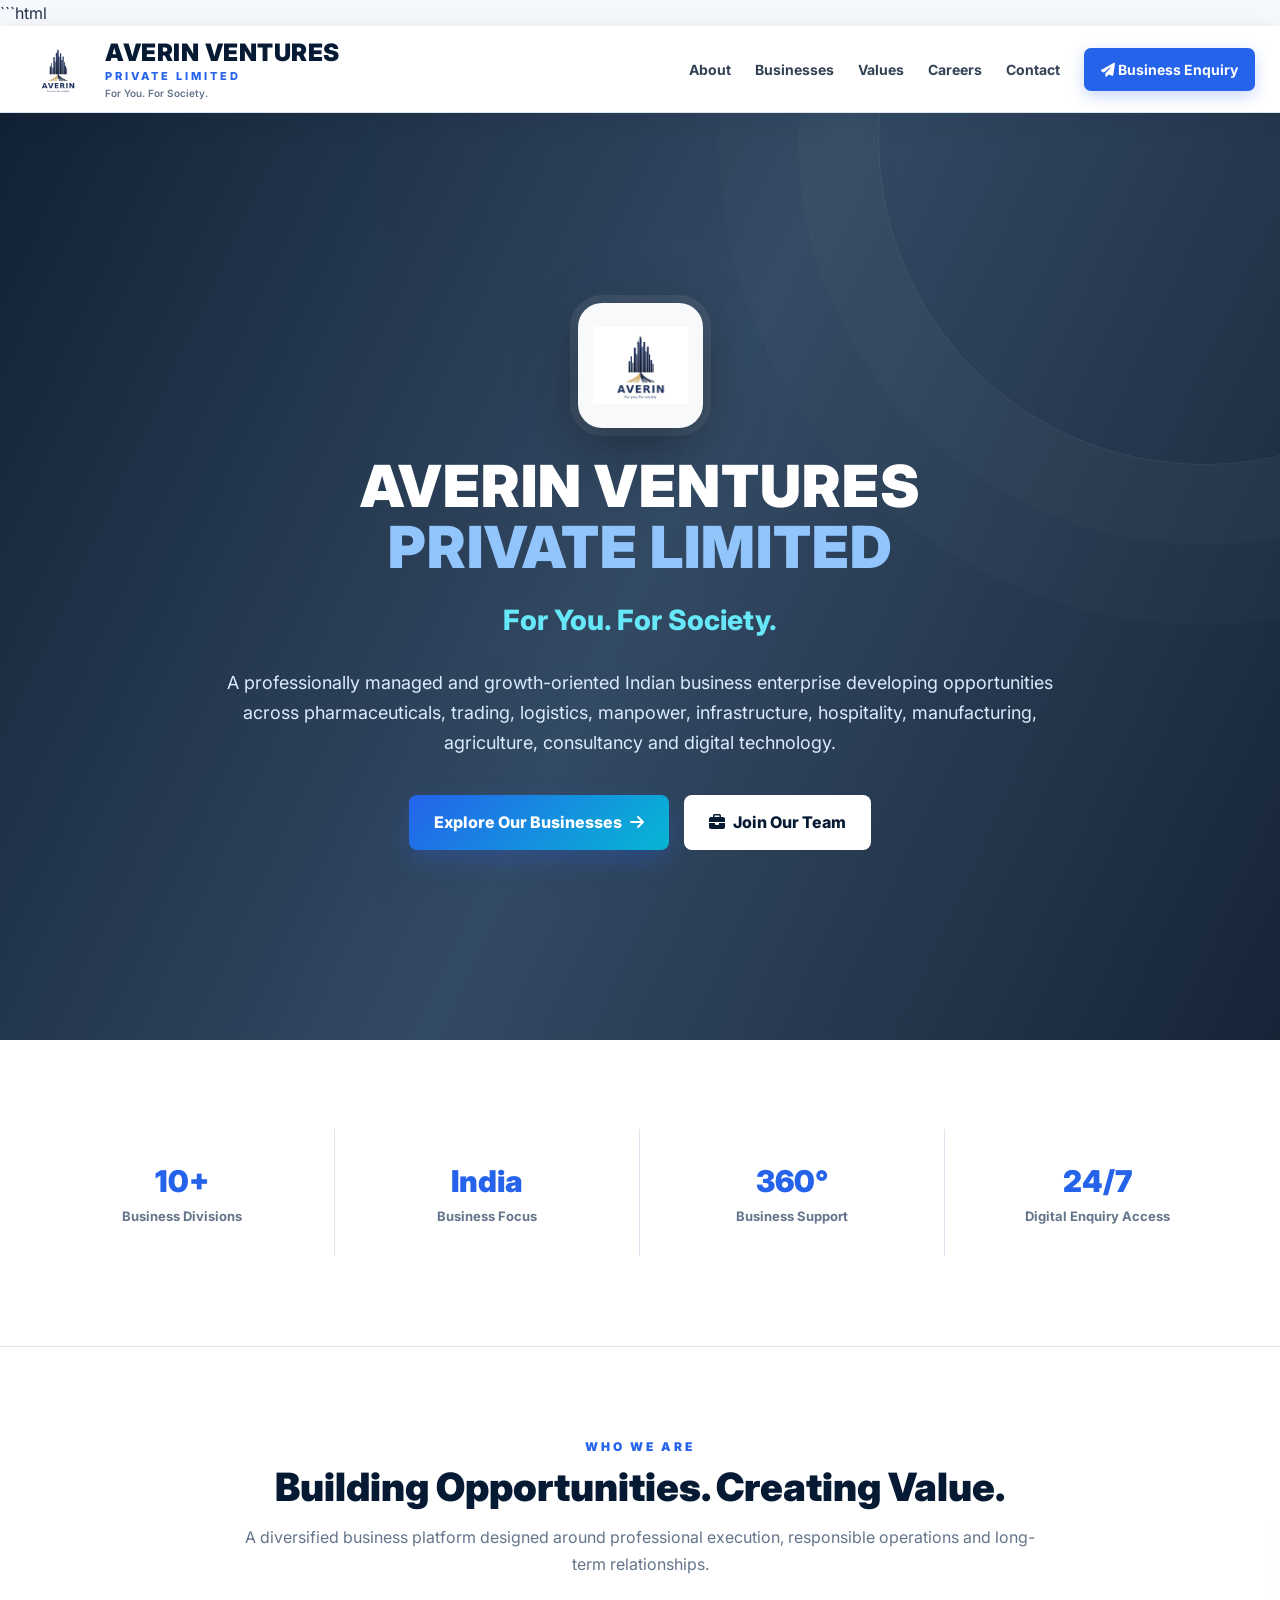
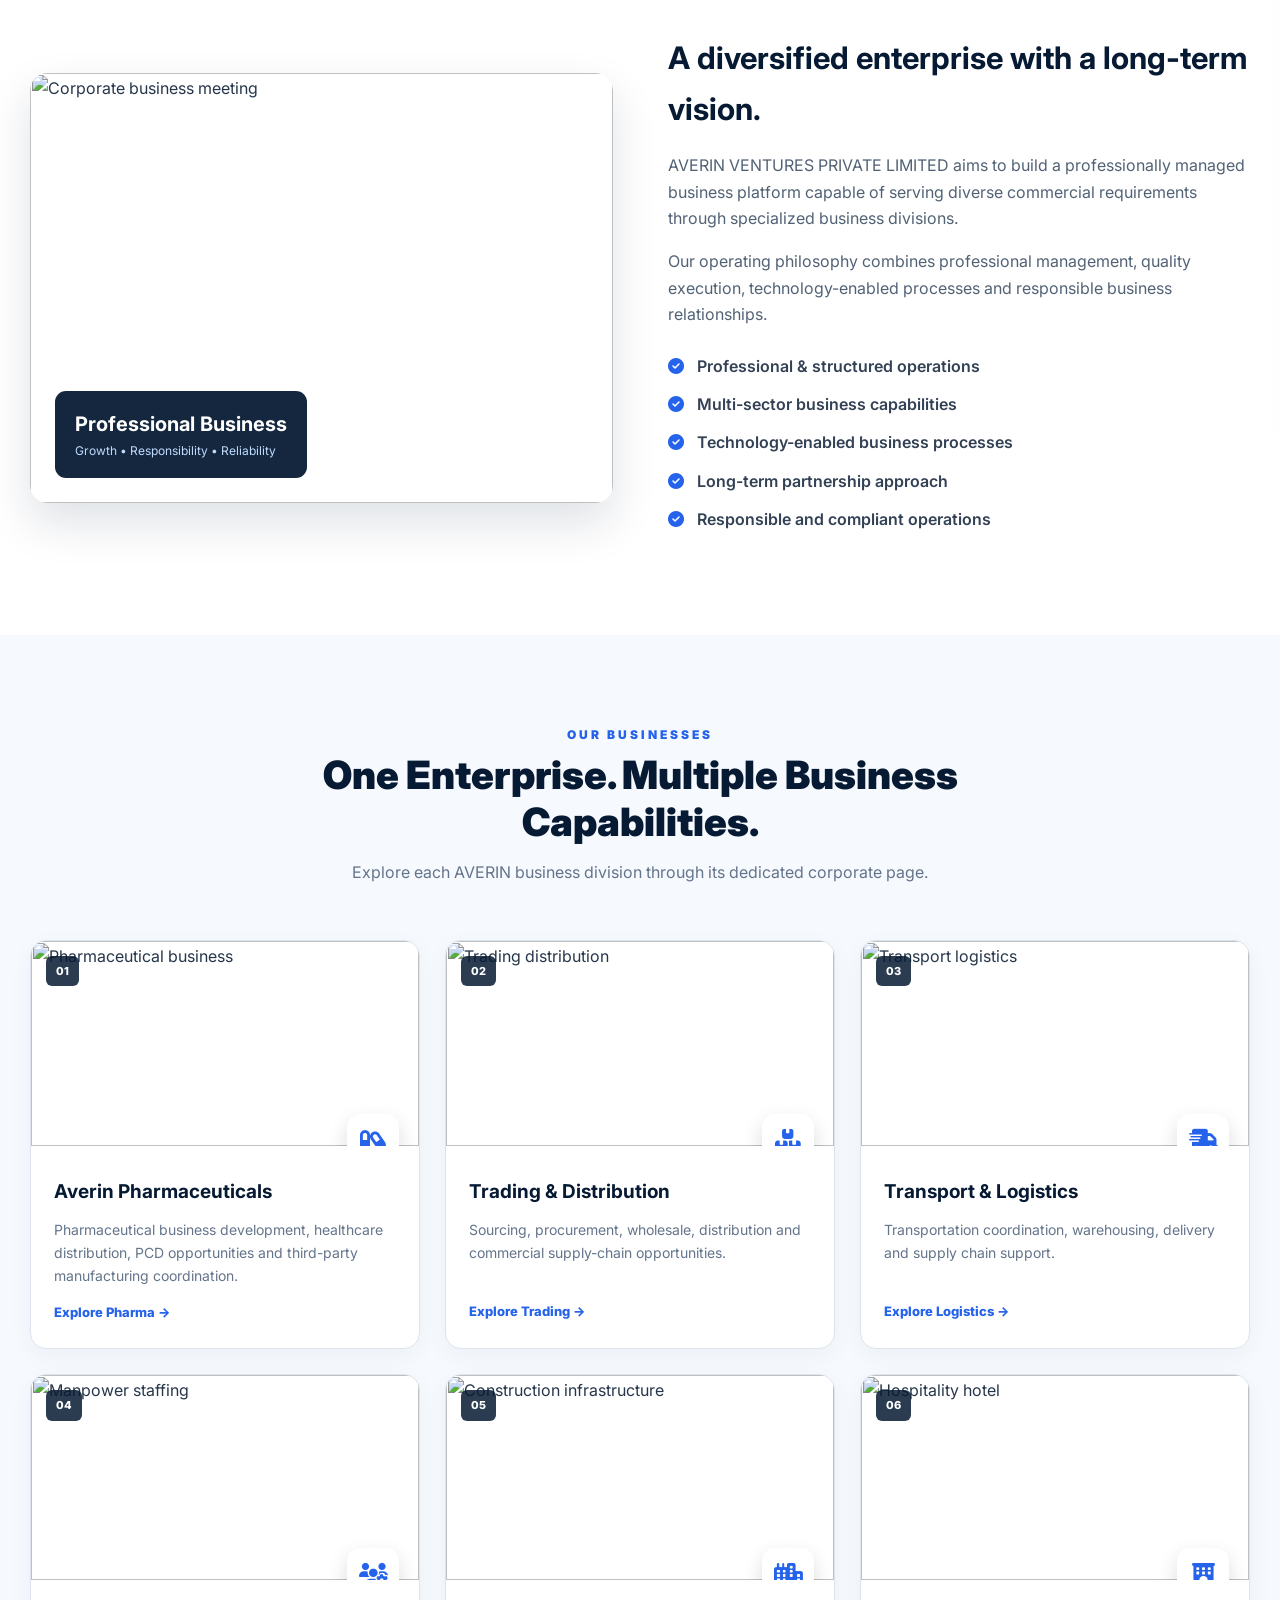
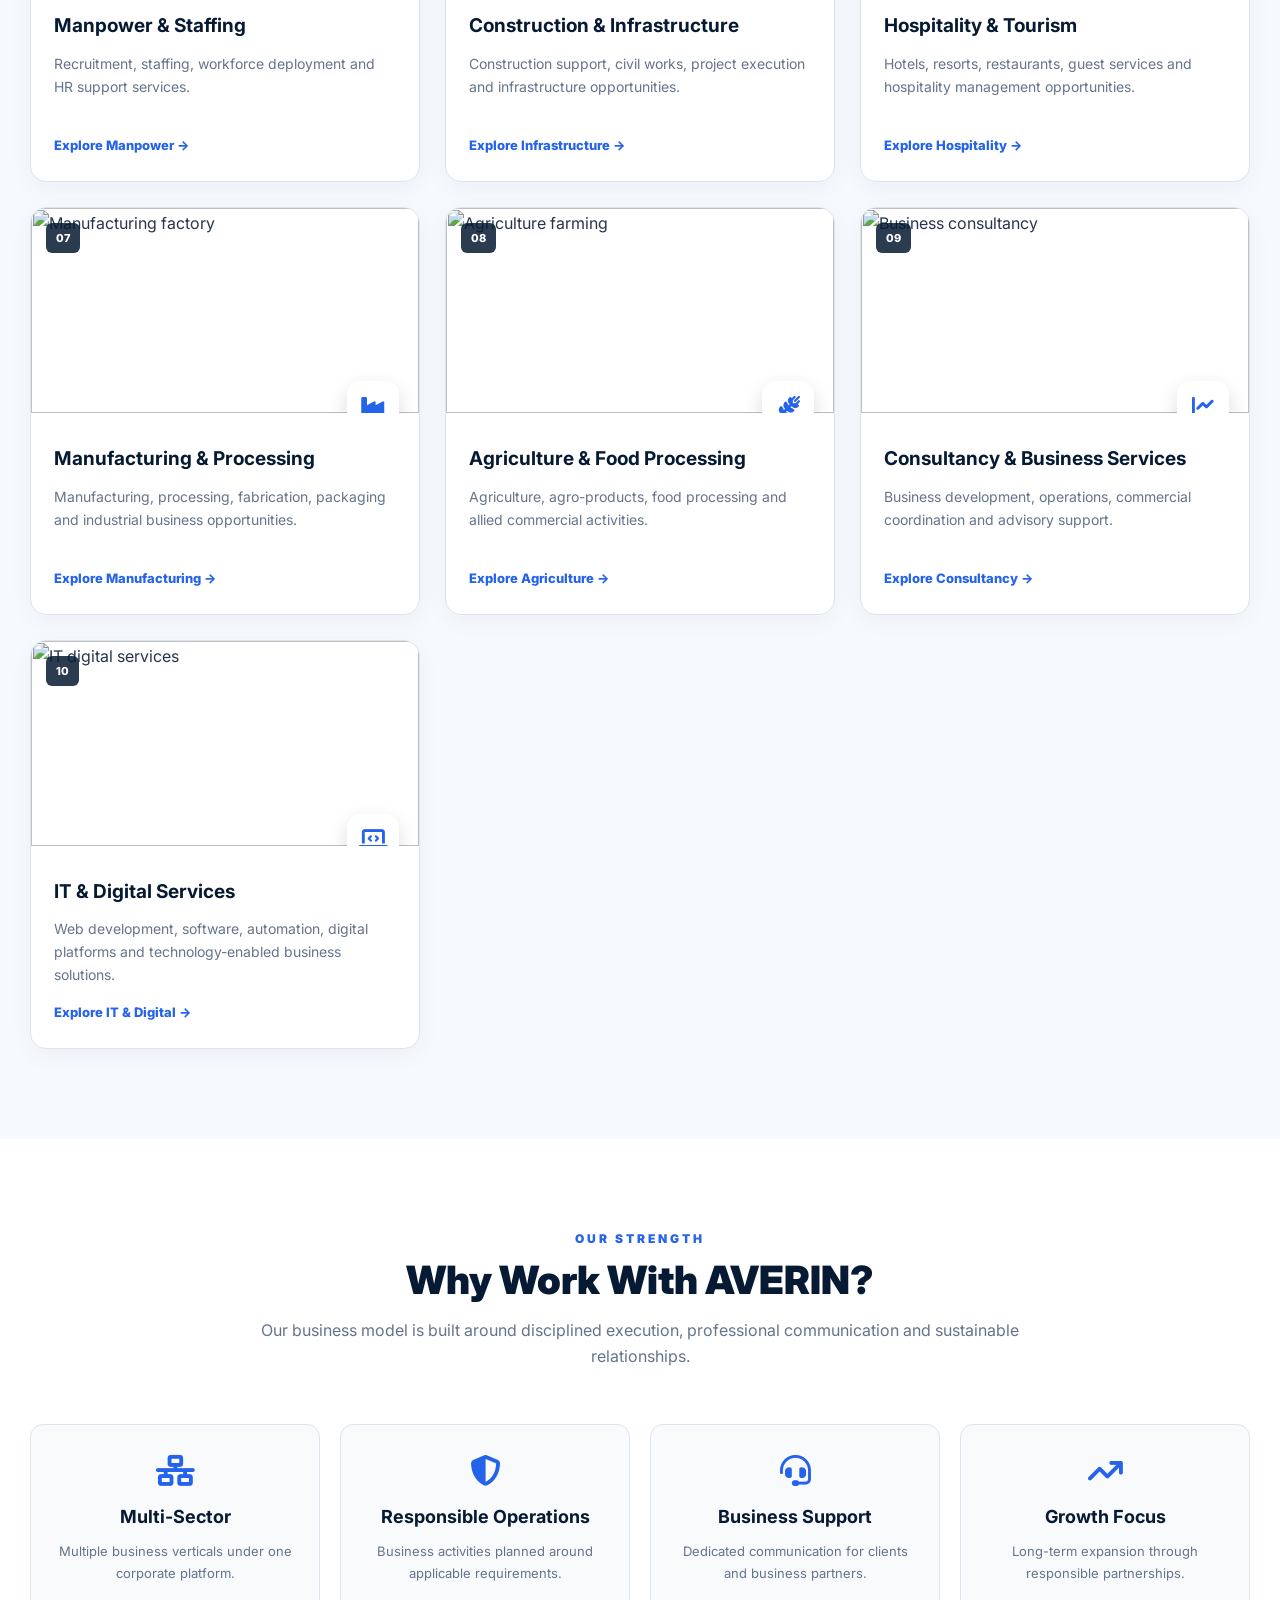
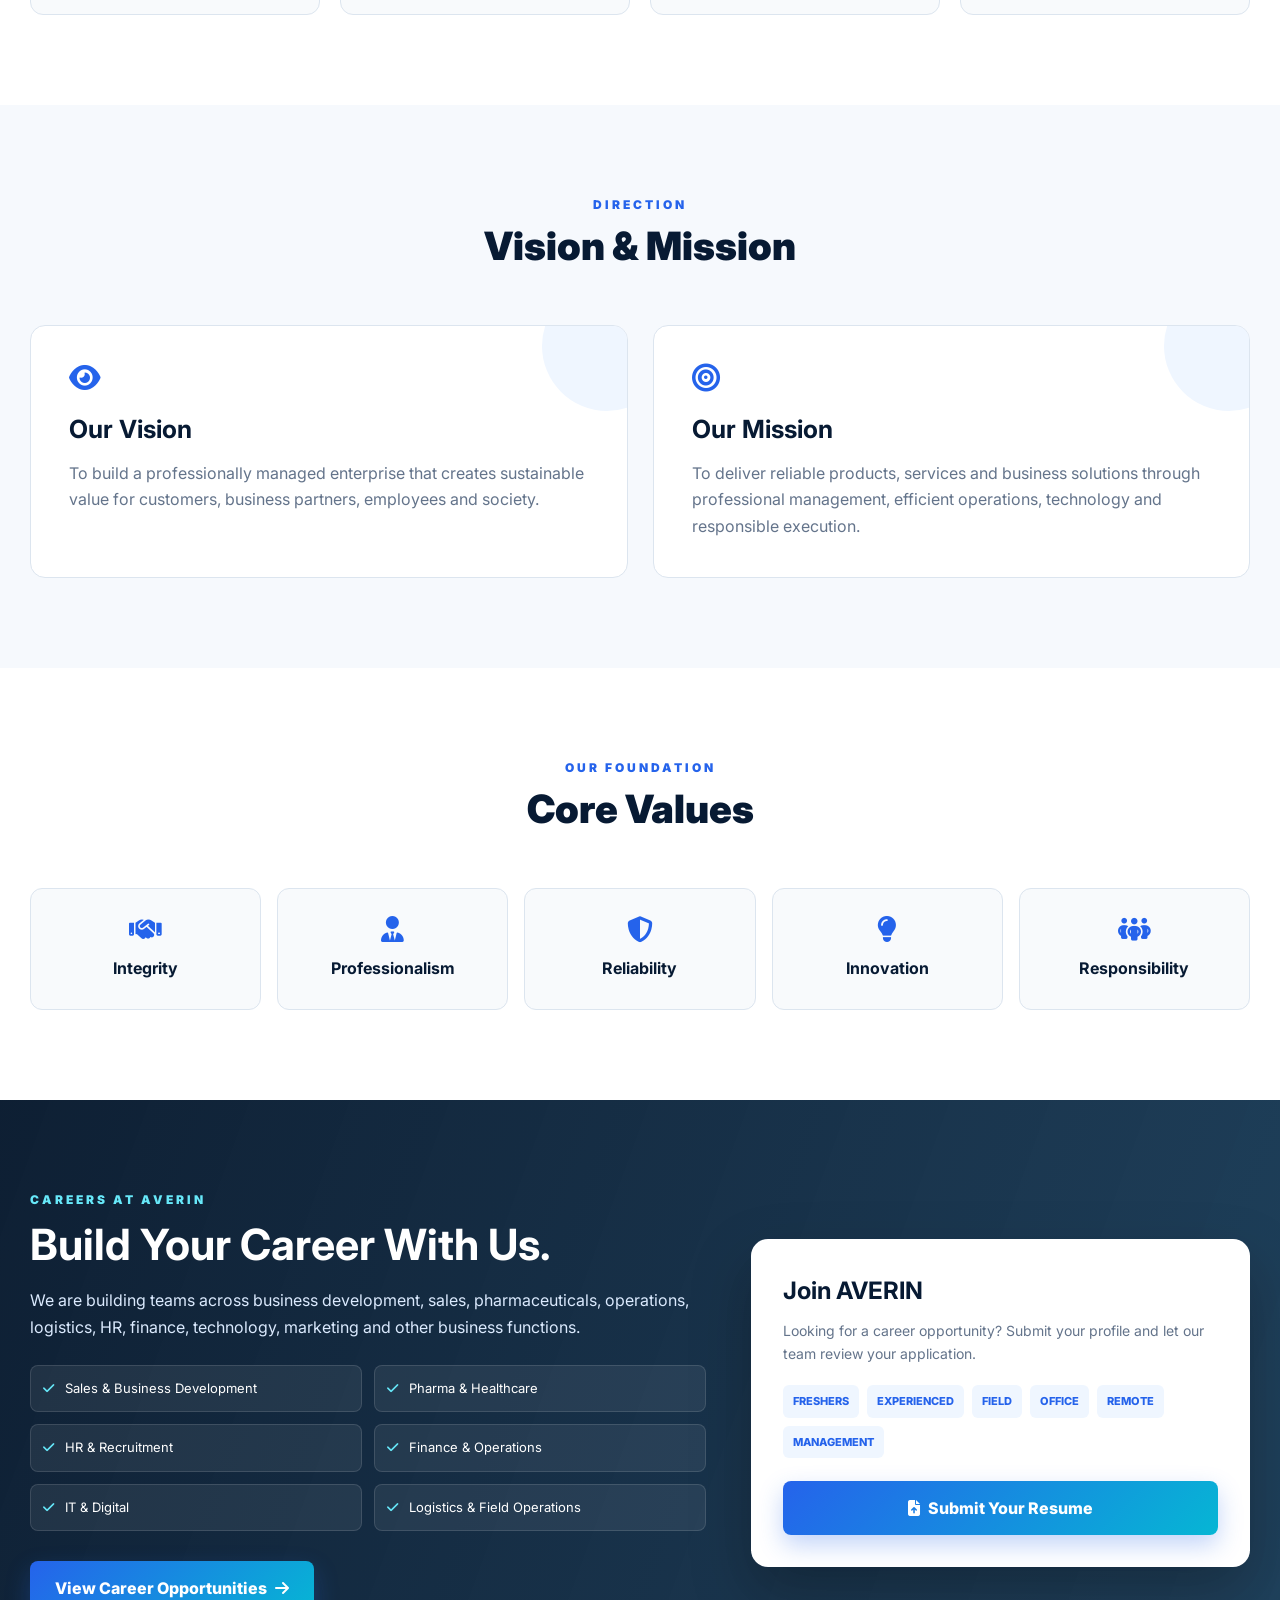
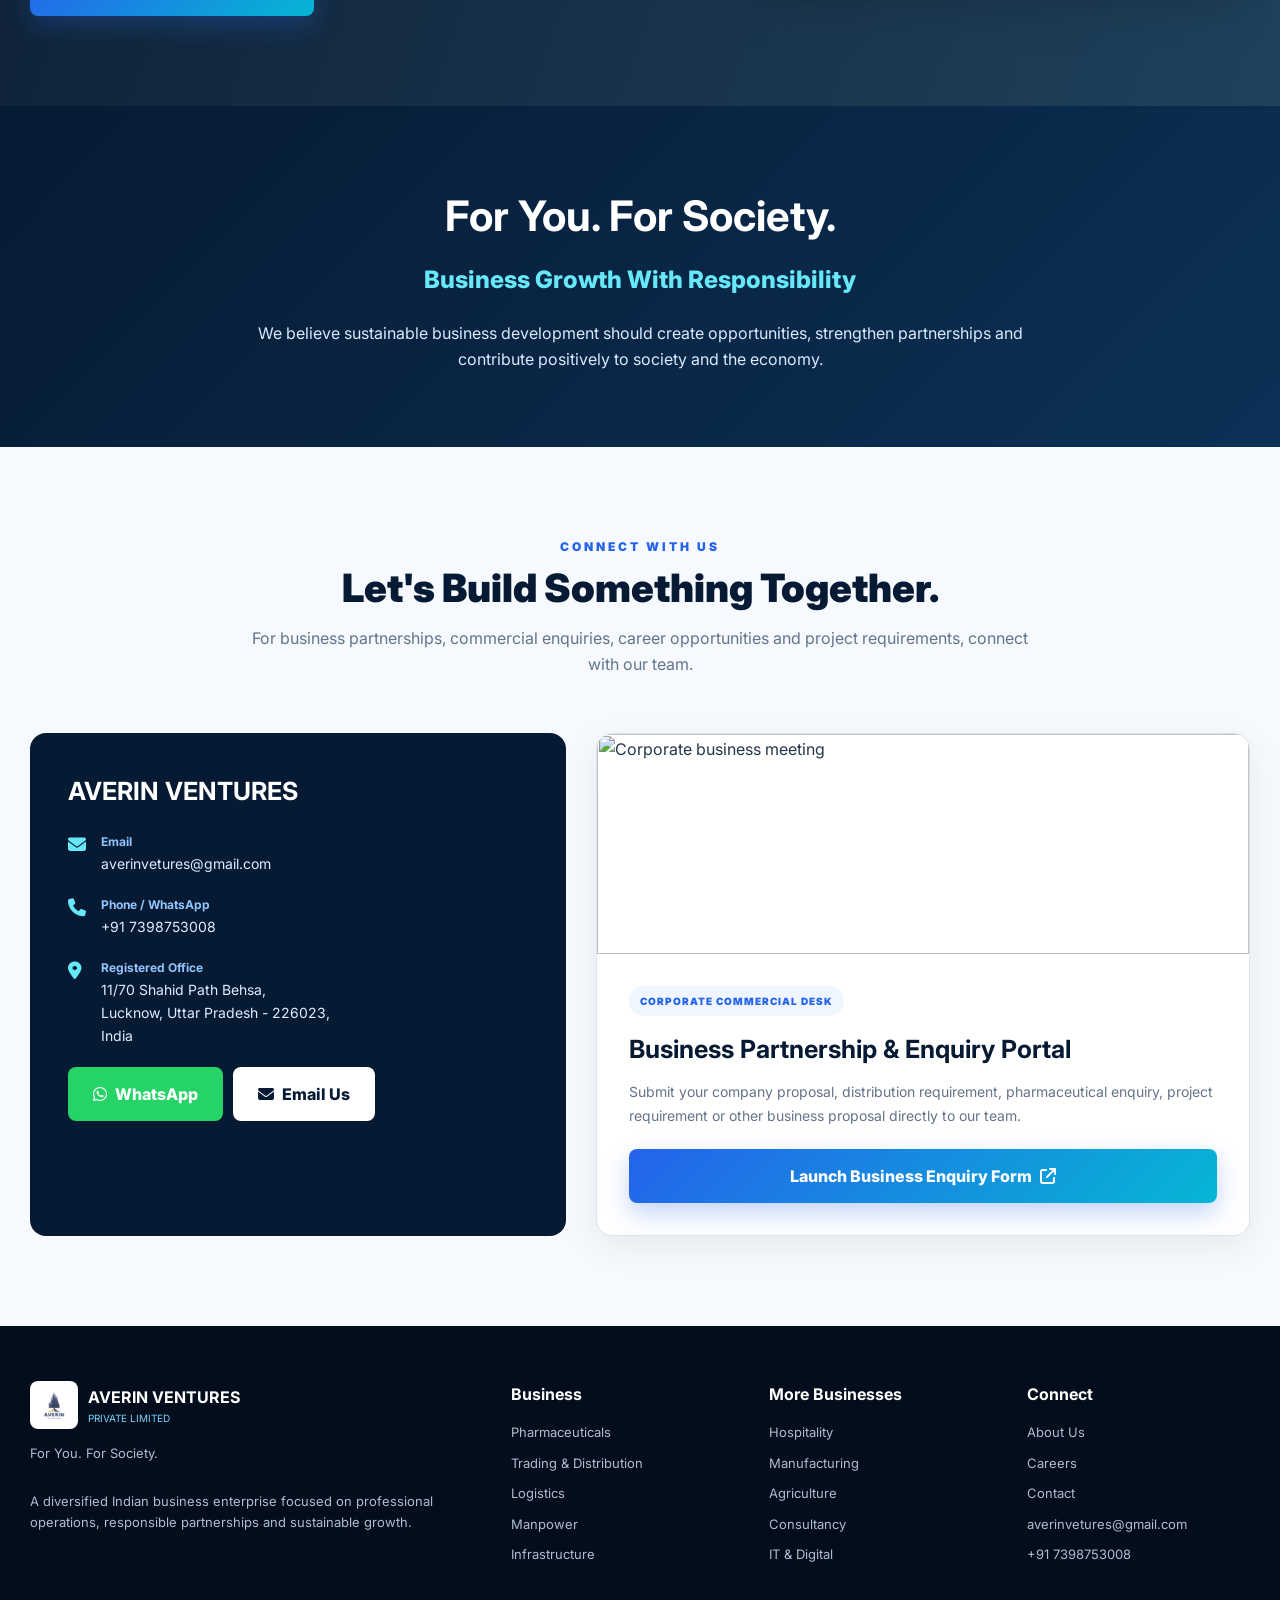
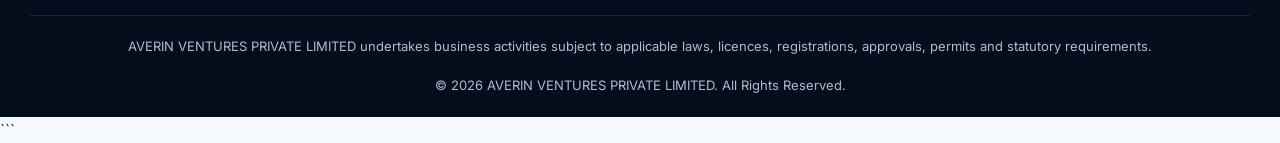
==== commit fc0b59f8: "Update index.html" ====
--- a/index.html
+++ b/index.html
@@ -1,598 +1,3592 @@
+```html
 <!DOCTYPE html>
 <html lang="en">
 <head>
-<meta name="google-site-verification" content="lGhGd2EZW5qMOWC_JAVKwKi5grlxqH82_09WrEpLRak" />
+
 <meta charset="UTF-8">
 <meta name="viewport" content="width=device-width, initial-scale=1.0">
-<title>AVERIN VENTURES PRIVATE LIMITED | AVERIN PHARMACEUTICALS</title>
-<meta name="description" content="AVERIN VENTURES PRIVATE LIMITED - A diversified Indian MNC business enterprise across Pharmaceuticals, Trading, Logistics, Manpower, Infrastructure, Hospitality, Manufacturing, Agriculture, Consultancy and IT.">
-
-<!-- Font Awesome Icons -->
-<link rel="stylesheet" href="https://cdnjs.cloudflare.com/ajax/libs/font-awesome/6.4.0/css/all.min.css">
+
+<meta name="google-site-verification"
+content="lGhGd2EZW5qMOWC_JAVKwKi5grlxqH82_09WrEpLRak">
+
+<title>AVERIN VENTURES PRIVATE LIMITED | For You. For Society.</title>
+
+<meta name="description"
+content="AVERIN VENTURES PRIVATE LIMITED is a diversified Indian business enterprise operating across Pharmaceuticals, Trading, Logistics, Manpower, Infrastructure, Hospitality, Manufacturing, Agriculture, Consultancy and IT.">
+
+<meta name="keywords"
+content="Averin Ventures, Averin Ventures Private Limited, pharmaceuticals, PCD pharma, trading, logistics, manpower, construction, hospitality, manufacturing, agriculture, consultancy, IT, careers">
+
+<meta name="author"
+content="AVERIN VENTURES PRIVATE LIMITED">
+
+<meta property="og:title"
+content="AVERIN VENTURES PRIVATE LIMITED">
+
+<meta property="og:description"
+content="For You. For Society. — Diversified Business. Professional Operations. Sustainable Growth.">
+
+<meta property="og:type"
+content="website">
+
+<meta property="og:url"
+content="https://averinventures.github.io/averin-ventures/">
+
+<link rel="icon" href="logo.png">
+
+<link rel="preconnect" href="https://fonts.googleapis.com">
+
+<link rel="preconnect" href="https://fonts.gstatic.com" crossorigin>
+
+<link href="https://fonts.googleapis.com/css2?family=Inter:wght@400;500;600;700;800;900&display=swap" rel="stylesheet">
+
+<link rel="stylesheet"
+href="https://cdnjs.cloudflare.com/ajax/libs/font-awesome/6.6.0/css/all.min.css">
 
 <style>
-*{margin:0;padding:0;box-sizing:border-box;scroll-behavior:smooth}
-
-/* BODY WITH WATERMARK BACKGROUND LOGO & SOFT COLOR PALETTE */
+
+/* =========================================================
+   GLOBAL
+========================================================= */
+
+*{
+margin:0;
+padding:0;
+box-sizing:border-box;
+scroll-behavior:smooth;
+}
+
+:root{
+--blue:#2563eb;
+--blue2:#1d4ed8;
+--cyan:#06b6d4;
+--navy:#071a33;
+--navy2:#0b2748;
+--dark:#030b17;
+--white:#ffffff;
+--light:#f5f8fc;
+--text:#26364a;
+--muted:#64748b;
+--border:#dce5ef;
+--green:#16a34a;
+--orange:#f97316;
+--purple:#7c3aed;
+}
+
+html{
+scroll-padding-top:90px;
+}
+
 body{
-  font-family:'Segoe UI', Arial, Helvetica, sans-serif;
-  color:#1e293b;
-  background-color:#f1f5f9;
-  background-image: radial-gradient(circle at 50% 50%, rgba(37, 99, 235, 0.03) 0%, rgba(15, 23, 42, 0.05) 100%), url('logo.png');
-  background-repeat: repeat, no-repeat;
-  background-position: center center, center center;
-  background-size: auto, 450px auto;
-  background-attachment: scroll, fixed;
-  line-height:1.6;
-}
-
-a{text-decoration:none}
-
-/* STICKY HEADER WITH LOGO AND COMPANY NAME */
-header{position:sticky;top:0;z-index:1000;background:rgba(255,255,255,0.96);backdrop-filter:blur(8px);border-bottom:1px solid #cbd5e1;box-shadow:0 4px 15px rgba(0,0,0,0.06)}
-.navbar{max-width:1250px;margin:auto;padding:12px 25px;display:flex;justify-content:space-between;align-items:center;gap:20px}
-
-.brand{display:flex;align-items:center;gap:12px;color:#0b1f3a;cursor:pointer}
-.brand-logo-box{width:48px;height:48px;background:linear-gradient(135deg,#2563eb,#1d4ed8);color:#fff;border-radius:10px;display:flex;align-items:center;justify-content:center;font-size:22px;font-weight:800;box-shadow:0 4px 10px rgba(37,99,235,0.3)}
-.brand-logo-img{width:48px;height:48px;object-fit:contain;display:block}
-
-.brand-text{display:flex;flex-direction:column;line-height:1.15}
-.brand-name{font-size:20px;font-weight:800;letter-spacing:.5px;color:#0b1f3a}
-.brand-subtitle{font-size:11px;color:#2563eb;letter-spacing:2px;font-weight:700;margin-top:3px}
-
-nav{display:flex;gap:22px;align-items:center}
-nav a{color:#334155;font-weight:600;font-size:15px;transition:.3s;cursor:pointer}
-nav a:hover{color:#2563eb}
-
-.page{display:none}
-.page.active{display:block;animation:fadeIn 0.3s ease-in-out}
-@keyframes fadeIn{from{opacity:0;transform:translateY(8px)}to{opacity:1;transform:translateY(0)}}
-
-/* HERO SECTION WITH ORIGINAL OVERLAY BACKGROUND */
-.hero{min-height:620px;display:flex;align-items:center;text-align:center;color:#fff;background:linear-gradient(rgba(11,31,58,0.90),rgba(15,23,42,0.92)),url("https://images.unsplash.com/photo-1497366811353-6870744d04b2?auto=format&fit=crop&w=1800&q=80") center/cover}
-.hero-content{max-width:920px;margin:auto;padding:80px 25px}
-.hero-logo-icon{width:85px;height:85px;background:rgba(255,255,255,0.95);color:#2563eb;border-radius:18px;display:flex;align-items:center;justify-content:center;font-size:40px;margin:0 auto 20px;box-shadow:0 10px 30px rgba(0,0,0,0.3)}
-.hero h1{font-size:44px;line-height:1.15;margin-bottom:18px;letter-spacing:1px;font-weight:800}
-.tagline{font-size:24px;font-weight:600;color:#93c5fd;margin-bottom:25px}
-.hero p{font-size:18px;max-width:780px;margin:auto;color:#cbd5e1}
-.buttons{margin-top:35px;display:flex;justify-content:center;gap:15px;flex-wrap:wrap}
-
-.btn{display:inline-block;padding:13px 26px;border-radius:6px;font-weight:700;transition:.3s;cursor:pointer;border:none}
-.btn-primary{background:#2563eb;color:#fff;box-shadow:0 4px 12px rgba(37,99,235,0.3)}
-.btn-primary:hover{background:#1d4ed8;transform:translateY(-2px)}
-.btn-light{background:#fff;color:#0b1f3a}
-.btn-light:hover{background:#e2e8f0;transform:translateY(-2px)}
-
-section{padding:80px 20px}
-.container{max-width:1150px;margin:auto}
-.section-title{text-align:center;margin-bottom:45px}
-.section-title h2{font-size:34px;color:#0b1f3a;margin-bottom:12px;font-weight:800}
-.section-title p{max-width:750px;margin:auto;color:#64748b;font-size:16px}
-
-/* SOFT BG FOR SECTIONS */
-.about{background:rgba(255, 255, 255, 0.85);backdrop-filter:blur(5px)}
-.about-box{max-width:920px;margin:auto;text-align:center;background:#ffffff;padding:40px;border-radius:14px;border:1px solid #e2e8f0;box-shadow:0 8px 25px rgba(0,0,0,0.03)}
-.about-box h3{font-size:28px;color:#2563eb;margin-bottom:20px}
-.about-box p{color:#475569;font-size:17px;line-height:1.7}
-
-/* SERVICES GRID */
-.services-grid{display:grid;grid-template-columns:repeat(3,1fr);gap:25px}
-.service-card{padding:30px 25px;background:rgba(255,255,255,0.92);backdrop-filter:blur(5px);border:1px solid #cbd5e1;border-radius:12px;box-shadow:0 6px 20px rgba(0,0,0,.03);transition:.3s;cursor:pointer}
-.service-card:hover{transform:translateY(-6px);box-shadow:0 12px 30px rgba(37,99,235,0.12);border-color:#2563eb;background:#ffffff}
-.service-icon{font-size:34px;color:#2563eb;margin-bottom:14px}
-.service-card h3{color:#0b1f3a;font-size:20px;margin-bottom:12px;font-weight:700}
-.service-card p{color:#64748b;font-size:15px;margin-bottom:16px;line-height:1.6}
-.view-more-link{color:#2563eb;font-weight:700;font-size:14px;display:inline-block}
-
-/* WHY / VISION / VALUES / SOCIETY */
-.why{background:rgba(241, 245, 249, 0.8)}
-.features{display:grid;grid-template-columns:repeat(4,1fr);gap:20px}
-.feature{background:#ffffff;padding:30px 20px;text-align:center;border-radius:12px;border:1px solid #cbd5e1;box-shadow:0 4px 15px rgba(0,0,0,0.02)}
-.feature-icon{font-size:32px;margin-bottom:15px;color:#2563eb}
-.feature h3{color:#0b1f3a;margin-bottom:10px}
-.feature p{color:#64748b;font-size:14px}
-
-.vision-grid{display:grid;grid-template-columns:1fr 1fr;gap:30px}
-.vision-card{padding:35px;border-radius:12px;background:#ffffff;border-left:5px solid #2563eb;border-top:1px solid #e2e8f0;border-right:1px solid #e2e8f0;border-bottom:1px solid #e2e8f0;box-shadow:0 4px 15px rgba(0,0,0,0.02)}
-.vision-card h3{color:#0b1f3a;margin-bottom:12px;font-size:25px}
-.vision-card p{color:#64748b}
-
-.values{display:grid;grid-template-columns:repeat(5,1fr);gap:15px}
-.value{text-align:center;padding:25px 15px;border:1px solid #cbd5e1;border-radius:10px;background:#ffffff;box-shadow:0 4px 12px rgba(0,0,0,0.02)}
-.value h3{color:#2563eb;font-size:17px}
-
-.society{background:linear-gradient(135deg, #0b1f3a 0%, #0f172a 100%);color:#fff;text-align:center}
-.society h2{font-size:38px;margin-bottom:15px}
-.tagline-large{font-size:24px;color:#93c5fd;font-weight:bold;margin-bottom:25px}
-.society p{max-width:850px;margin:auto;color:#dbeafe;font-size:17px}
-
-/* CONTACT SECTION */
-.contact{background:rgba(248, 250, 252, 0.85)}
-.contact-grid{display:grid;grid-template-columns:1fr 1.1fr;gap:35px}
-.contact-info{background:#0b1f3a;color:#fff;padding:40px;border-radius:14px;box-shadow:0 10px 30px rgba(0,0,0,0.08)}
-.contact-info h3{font-size:26px;margin-bottom:20px}
-.contact-info p{margin-bottom:15px;color:#dbeafe}
-.contact-info a{color:#93c5fd}
-.whatsapp{display:inline-block;margin-top:15px;padding:12px 22px;background:#25D366;color:#fff!important;border-radius:6px;font-weight:bold}
-
-/* MNC ENQUIRY CARD WITH PHOTO BANNER */
-.mnc-enquiry-card{
-  background:#ffffff;
-  border-radius:14px;
-  overflow:hidden;
-  border:1px solid #cbd5e1;
-  box-shadow:0 8px 25px rgba(0,0,0,0.06);
-  display:flex;
-  flex-direction:column;
-  transition: transform 0.3s;
-}
-.mnc-enquiry-card:hover{transform:translateY(-4px)}
-.mnc-enquiry-img{
-  width:100%;
-  height:200px;
-  object-fit:cover;
-}
-.mnc-enquiry-body{
-  padding:30px;
-  display:flex;
-  flex-direction:column;
-  justify-content:space-between;
-  flex-grow:1;
-}
-.mnc-enquiry-body h3{
-  font-size:24px;
-  color:#0b1f3a;
-  margin-bottom:10px;
-  font-weight:700;
-}
-.mnc-enquiry-body p{
-  color:#64748b;
-  font-size:15px;
-  margin-bottom:20px;
-  line-height:1.6;
-}
-.mnc-badge{
-  display:inline-block;
-  background:#eff6ff;
-  color:#2563eb;
-  padding:6px 12px;
-  border-radius:50px;
-  font-size:12px;
-  font-weight:700;
-  margin-bottom:12px;
-  width:fit-content;
-  text-transform:uppercase;
-}
-
-/* MNC SECTOR DETAIL PAGE DESIGN */
-.sector-header{background:linear-gradient(rgba(11,31,58,0.88),rgba(15,23,42,0.92)),url('https://images.unsplash.com/photo-1584308666744-24d5c474f2ae?auto=format&fit=crop&w=1600&q=80') center/cover;color:#fff;padding:80px 20px;text-align:center;border-radius:12px;margin-bottom:40px}
-.sector-header h1{font-size:38px;margin-bottom:10px}
-.sector-header p{font-size:18px;color:#93c5fd}
-
-.mnc-grid{display:grid;grid-template-columns:2fr 1fr;gap:40px}
-.mnc-box{background:#ffffff;padding:35px;border-radius:12px;border:1px solid #cbd5e1;box-shadow:0 6px 20px rgba(0,0,0,0.03)}
-.mnc-box h2{font-size:24px;color:#0b1f3a;margin-bottom:15px;border-left:4px solid #2563eb;padding-left:12px}
-.mnc-box p{color:#475569;font-size:16px;margin-bottom:20px;line-height:1.7}
-.mnc-list{list-style:none;margin-bottom:25px}
-.mnc-list li{margin-bottom:10px;color:#334155;font-size:15px}
-.mnc-list li::before{content:"✓ ";color:#2563eb;font-weight:bold}
-
-.sidebar-box{background:#0b1f3a;color:#fff;padding:30px;border-radius:12px;height:fit-content}
-.sidebar-box h3{font-size:20px;margin-bottom:15px;color:#93c5fd}
-.sidebar-box p{color:#dbeafe;font-size:14px;margin-bottom:20px}
-
-/* MEDICINE & SYRUP SLIDER CAROUSEL */
-.syrup-section-title{font-size:20px;color:#0b1f3a;margin:25px 0 15px;font-weight:700}
-.syrup-slider-container{margin:15px 0 30px;overflow:hidden;border-radius:12px;border:1px solid #cbd5e1;background:#f8fafc;padding:20px}
-.syrup-slider{display:flex;gap:20px;overflow-x:auto;scroll-snap-type:x mandatory;padding-bottom:15px}
-.syrup-card{flex:0 0 260px;scroll-snap-align:start;background:#ffffff;border-radius:10px;border:1px solid #e2e8f0;padding:15px;text-align:center;box-shadow:0 4px 12px rgba(0,0,0,0.03);transition:0.3s}
-.syrup-card:hover{transform:translateY(-5px);box-shadow:0 8px 20px rgba(0,0,0,0.08);border-color:#2563eb}
-.syrup-card img{width:100%;height:180px;object-fit:cover;border-radius:8px;margin-bottom:12px}
-.syrup-card h4{font-size:16px;color:#0b1f3a;margin-bottom:6px;font-weight:700}
-.syrup-card span{font-size:13px;color:#2563eb;font-weight:600}
-
-/* FOOTER */
-footer{background:#061426;color:#fff;padding:45px 20px 20px}
-.footer-grid{max-width:1150px;margin:auto;display:grid;grid-template-columns:2fr 1fr 1fr;gap:40px}
-footer h3{margin-bottom:15px}
-footer p,footer a{color:#cbd5e1;font-size:14px}
-footer a{display:block;margin-bottom:8px}
-.footer-bottom{max-width:1150px;margin:35px auto 0;padding-top:20px;border-top:1px solid #1e293b;text-align:center;color:#94a3b8;font-size:13px}
-
-@media(max-width:900px){
-.services-grid{grid-template-columns:repeat(2,1fr)}
-.features,.values,.footer-grid,.mnc-grid{grid-template-columns:1fr}
-}
-@media(max-width:650px){
-.navbar{flex-direction:column;gap:12px;padding:12px 15px}
-.hero h1{font-size:34px}
-.services-grid,.features,.values,.vision-grid,.contact-grid,.footer-grid{grid-template-columns:1fr}
-}
+font-family:"Inter","Segoe UI",Arial,sans-serif;
+color:var(--text);
+background:var(--light);
+line-height:1.65;
+overflow-x:hidden;
+}
+
+/* LARGE WATERMARK LOGO */
+
+body:before{
+content:"";
+position:fixed;
+inset:0;
+background-image:
+linear-gradient(rgba(248,250,252,.88),rgba(248,250,252,.88)),
+url("logo.png");
+background-repeat:no-repeat;
+background-position:center;
+background-size:520px;
+opacity:.055;
+pointer-events:none;
+z-index:-1;
+}
+
+a{
+text-decoration:none;
+}
+
+img{
+max-width:100%;
+display:block;
+}
+
+button{
+font-family:inherit;
+}
+
+/* =========================================================
+   HEADER
+========================================================= */
+
+header{
+position:sticky;
+top:0;
+z-index:9999;
+background:rgba(255,255,255,.97);
+backdrop-filter:blur(18px);
+border-bottom:1px solid #dce5ef;
+box-shadow:0 5px 25px rgba(5,25,50,.08);
+}
+
+.navbar{
+max-width:1320px;
+margin:auto;
+padding:10px 25px;
+display:flex;
+align-items:center;
+justify-content:space-between;
+gap:30px;
+}
+
+.brand{
+display:flex;
+align-items:center;
+gap:14px;
+cursor:pointer;
+}
+
+.brand-logo{
+width:66px;
+height:66px;
+object-fit:contain;
+border-radius:12px;
+}
+
+.brand-fallback{
+width:66px;
+height:66px;
+border-radius:12px;
+display:none;
+align-items:center;
+justify-content:center;
+background:linear-gradient(135deg,var(--blue),var(--cyan));
+color:#fff;
+font-size:28px;
+}
+
+.brand-text{
+display:flex;
+flex-direction:column;
+line-height:1.08;
+}
+
+.brand-name{
+font-size:24px;
+font-weight:900;
+letter-spacing:.5px;
+color:var(--navy);
+}
+
+.brand-subtitle{
+font-size:11px;
+letter-spacing:3px;
+font-weight:800;
+color:var(--blue);
+margin-top:5px;
+}
+
+.brand-tagline{
+font-size:10px;
+font-weight:600;
+color:#64748b;
+margin-top:5px;
+}
+
+nav{
+display:flex;
+align-items:center;
+gap:24px;
+}
+
+nav a{
+color:#334155;
+font-size:14px;
+font-weight:700;
+cursor:pointer;
+transition:.25s;
+}
+
+nav a:hover{
+color:var(--blue);
+}
+
+.nav-enquiry{
+padding:10px 17px;
+background:var(--blue);
+color:white!important;
+border-radius:7px;
+box-shadow:0 5px 15px rgba(37,99,235,.25);
+}
+
+.nav-enquiry:hover{
+background:var(--blue2);
+}
+
+.menu-btn{
+display:none;
+background:none;
+border:0;
+font-size:27px;
+color:var(--navy);
+cursor:pointer;
+}
+
+/* =========================================================
+   PAGE ROUTING
+========================================================= */
+
+.page{
+display:none;
+}
+
+.page.active{
+display:block;
+animation:pageIn .4s ease;
+}
+
+@keyframes pageIn{
+from{
+opacity:0;
+transform:translateY(10px);
+}
+to{
+opacity:1;
+transform:translateY(0);
+}
+}
+
+/* =========================================================
+   HERO
+========================================================= */
+
+.hero{
+min-height:760px;
+display:flex;
+align-items:center;
+justify-content:center;
+text-align:center;
+position:relative;
+overflow:hidden;
+color:#fff;
+background:
+linear-gradient(115deg,
+rgba(3,20,40,.94),
+rgba(8,35,65,.82),
+rgba(4,20,39,.93)),
+url("https://images.unsplash.com/photo-1497366811353-6870744d04b2?auto=format&fit=crop&w=2000&q=90")
+center/cover;
+}
+
+.hero:after{
+content:"";
+position:absolute;
+width:650px;
+height:650px;
+border-radius:50%;
+border:1px solid rgba(255,255,255,.08);
+top:-300px;
+right:-250px;
+box-shadow:
+0 0 0 80px rgba(255,255,255,.015),
+0 0 0 160px rgba(255,255,255,.01);
+}
+
+.hero-content{
+position:relative;
+z-index:2;
+max-width:1050px;
+padding:100px 20px;
+}
+
+.hero-logo{
+width:125px;
+height:125px;
+padding:15px;
+background:rgba(255,255,255,.97);
+border-radius:24px;
+margin:0 auto 28px;
+box-shadow:
+0 20px 60px rgba(0,0,0,.35),
+0 0 0 8px rgba(255,255,255,.08);
+}
+
+.hero-logo img{
+width:100%;
+height:100%;
+object-fit:contain;
+}
+
+.hero-logo-fallback{
+width:100%;
+height:100%;
+display:flex;
+align-items:center;
+justify-content:center;
+font-size:48px;
+color:var(--blue);
+}
+
+.hero h1{
+font-size:58px;
+line-height:1.04;
+font-weight:900;
+letter-spacing:1px;
+margin-bottom:20px;
+}
+
+.hero-title-line{
+color:#93c5fd;
+}
+
+.hero-tagline{
+font-size:28px;
+font-weight:800;
+color:#67e8f9;
+margin-bottom:25px;
+}
+
+.hero p{
+max-width:850px;
+margin:auto;
+font-size:18px;
+color:#dbeafe;
+}
+
+.hero-buttons{
+margin-top:38px;
+display:flex;
+justify-content:center;
+gap:15px;
+flex-wrap:wrap;
+}
+
+.btn{
+display:inline-flex;
+align-items:center;
+justify-content:center;
+gap:8px;
+padding:14px 25px;
+border-radius:8px;
+font-weight:800;
+cursor:pointer;
+border:0;
+transition:.3s;
+}
+
+.btn-primary{
+background:linear-gradient(135deg,var(--blue),var(--cyan));
+color:#fff;
+box-shadow:0 10px 25px rgba(37,99,235,.28);
+}
+
+.btn-primary:hover{
+transform:translateY(-3px);
+box-shadow:0 15px 35px rgba(37,99,235,.35);
+}
+
+.btn-white{
+background:#fff;
+color:var(--navy);
+}
+
+.btn-white:hover{
+transform:translateY(-3px);
+background:#eff6ff;
+}
+
+.btn-outline{
+background:transparent;
+border:1px solid #cbd5e1;
+color:var(--navy);
+}
+
+.btn-outline:hover{
+background:#eff6ff;
+}
+
+/* =========================================================
+   GENERAL
+========================================================= */
+
+section{
+padding:90px 20px;
+}
+
+.container{
+max-width:1220px;
+margin:auto;
+}
+
+.section-heading{
+text-align:center;
+max-width:800px;
+margin:0 auto 55px;
+}
+
+.section-heading .mini{
+font-size:12px;
+font-weight:900;
+letter-spacing:3px;
+text-transform:uppercase;
+color:var(--blue);
+margin-bottom:8px;
+}
+
+.section-heading h2{
+font-size:39px;
+line-height:1.2;
+font-weight:900;
+color:var(--navy);
+margin-bottom:13px;
+}
+
+.section-heading p{
+color:var(--muted);
+font-size:16px;
+}
+
+/* =========================================================
+   STATS
+========================================================= */
+
+.stats{
+margin-top:-1px;
+background:white;
+border-bottom:1px solid var(--border);
+}
+
+.stats-grid{
+display:grid;
+grid-template-columns:repeat(4,1fr);
+}
+
+.stat{
+padding:28px 15px;
+text-align:center;
+border-right:1px solid var(--border);
+}
+
+.stat:last-child{
+border-right:0;
+}
+
+.stat strong{
+display:block;
+font-size:30px;
+font-weight:900;
+color:var(--blue);
+}
+
+.stat span{
+font-size:13px;
+font-weight:700;
+color:#64748b;
+}
+
+/* =========================================================
+   ABOUT
+========================================================= */
+
+.about-section{
+background:rgba(255,255,255,.93);
+}
+
+.about-grid{
+display:grid;
+grid-template-columns:1fr 1fr;
+gap:55px;
+align-items:center;
+}
+
+.about-image{
+position:relative;
+}
+
+.about-image img{
+width:100%;
+height:430px;
+object-fit:cover;
+border-radius:18px;
+box-shadow:0 20px 45px rgba(8,30,60,.13);
+}
+
+.image-badge{
+position:absolute;
+bottom:25px;
+left:25px;
+background:rgba(7,26,51,.94);
+color:white;
+padding:17px 20px;
+border-radius:11px;
+backdrop-filter:blur(10px);
+}
+
+.image-badge strong{
+display:block;
+font-size:20px;
+}
+
+.image-badge span{
+font-size:12px;
+color:#bfdbfe;
+}
+
+.about-content h3{
+font-size:31px;
+color:var(--navy);
+margin-bottom:18px;
+}
+
+.about-content p{
+color:#526275;
+margin-bottom:17px;
+}
+
+.check-list{
+list-style:none;
+margin-top:25px;
+}
+
+.check-list li{
+margin-bottom:12px;
+font-weight:600;
+color:#334155;
+}
+
+.check-list i{
+color:var(--blue);
+margin-right:9px;
+}
+
+/* =========================================================
+   BUSINESS AREAS
+========================================================= */
+
+.business-section{
+background:#f6f9fd;
+}
+
+.business-grid{
+display:grid;
+grid-template-columns:repeat(3,1fr);
+gap:25px;
+}
+
+.business-card{
+background:white;
+border:1px solid var(--border);
+border-radius:16px;
+overflow:hidden;
+box-shadow:0 7px 25px rgba(7,30,60,.045);
+transition:.35s;
+cursor:pointer;
+}
+
+.business-card:hover{
+transform:translateY(-9px);
+box-shadow:0 20px 45px rgba(37,99,235,.13);
+border-color:#93c5fd;
+}
+
+.business-image{
+height:205px;
+position:relative;
+overflow:hidden;
+}
+
+.business-image img{
+width:100%;
+height:100%;
+object-fit:cover;
+transition:.5s;
+}
+
+.business-card:hover .business-image img{
+transform:scale(1.08);
+}
+
+.business-number{
+position:absolute;
+top:15px;
+left:15px;
+background:rgba(7,26,51,.85);
+color:white;
+padding:6px 10px;
+border-radius:6px;
+font-size:11px;
+font-weight:800;
+}
+
+.business-icon{
+position:absolute;
+bottom:-20px;
+right:20px;
+width:52px;
+height:52px;
+border-radius:13px;
+display:flex;
+align-items:center;
+justify-content:center;
+background:white;
+color:var(--blue);
+font-size:23px;
+box-shadow:0 8px 20px rgba(0,0,0,.14);
+}
+
+.business-body{
+padding:30px 23px 25px;
+}
+
+.business-body h3{
+font-size:19px;
+color:var(--navy);
+margin-bottom:10px;
+}
+
+.business-body p{
+font-size:14px;
+color:var(--muted);
+min-height:68px;
+margin-bottom:15px;
+}
+
+.business-link{
+font-size:13px;
+font-weight:800;
+color:var(--blue);
+}
+
+/* =========================================================
+   WHY US
+========================================================= */
+
+.why-section{
+background:white;
+}
+
+.features{
+display:grid;
+grid-template-columns:repeat(4,1fr);
+gap:20px;
+}
+
+.feature{
+padding:30px 22px;
+background:#f8fafc;
+border:1px solid var(--border);
+border-radius:13px;
+text-align:center;
+transition:.3s;
+}
+
+.feature:hover{
+transform:translateY(-5px);
+background:#fff;
+box-shadow:0 12px 30px rgba(0,0,0,.06);
+}
+
+.feature i{
+font-size:31px;
+color:var(--blue);
+margin-bottom:16px;
+}
+
+.feature h3{
+font-size:18px;
+color:var(--navy);
+margin-bottom:9px;
+}
+
+.feature p{
+font-size:13px;
+color:var(--muted);
+}
+
+/* =========================================================
+   VISION
+========================================================= */
+
+.vision-section{
+background:#f6f9fd;
+}
+
+.vision-grid{
+display:grid;
+grid-template-columns:1fr 1fr;
+gap:25px;
+}
+
+.vision-card{
+position:relative;
+padding:38px;
+background:white;
+border-radius:15px;
+border:1px solid var(--border);
+overflow:hidden;
+}
+
+.vision-card:after{
+content:"";
+position:absolute;
+width:130px;
+height:130px;
+border-radius:50%;
+background:#eff6ff;
+right:-45px;
+top:-45px;
+}
+
+.vision-card i{
+font-size:28px;
+color:var(--blue);
+margin-bottom:17px;
+}
+
+.vision-card h3{
+font-size:25px;
+color:var(--navy);
+margin-bottom:10px;
+}
+
+.vision-card p{
+color:var(--muted);
+}
+
+/* =========================================================
+   VALUES
+========================================================= */
+
+.values-section{
+background:white;
+}
+
+.values-grid{
+display:grid;
+grid-template-columns:repeat(5,1fr);
+gap:16px;
+}
+
+.value{
+padding:28px 15px;
+text-align:center;
+border:1px solid var(--border);
+border-radius:12px;
+background:#f8fafc;
+}
+
+.value i{
+font-size:26px;
+color:var(--blue);
+margin-bottom:12px;
+}
+
+.value h3{
+font-size:16px;
+color:var(--navy);
+}
+
+/* =========================================================
+   CAREERS
+========================================================= */
+
+.career-section{
+position:relative;
+color:white;
+background:
+linear-gradient(110deg,rgba(4,22,43,.96),rgba(8,45,75,.9)),
+url("https://images.unsplash.com/photo-1521737711867-e3b97375f902?auto=format&fit=crop&w=2000&q=90")
+center/cover;
+}
+
+.career-layout{
+display:grid;
+grid-template-columns:1.15fr .85fr;
+gap:45px;
+align-items:center;
+}
+
+.career-content .mini{
+font-size:12px;
+font-weight:900;
+letter-spacing:3px;
+color:#67e8f9;
+}
+
+.career-content h2{
+font-size:43px;
+line-height:1.15;
+margin:10px 0 18px;
+}
+
+.career-content p{
+color:#dbeafe;
+font-size:16px;
+margin-bottom:25px;
+}
+
+.career-points{
+display:grid;
+grid-template-columns:1fr 1fr;
+gap:12px;
+margin-bottom:30px;
+}
+
+.career-point{
+padding:12px;
+background:rgba(255,255,255,.07);
+border:1px solid rgba(255,255,255,.12);
+border-radius:8px;
+font-size:13px;
+}
+
+.career-point i{
+color:#67e8f9;
+margin-right:7px;
+}
+
+.career-card{
+background:white;
+color:var(--text);
+padding:32px;
+border-radius:17px;
+box-shadow:0 25px 60px rgba(0,0,0,.28);
+}
+
+.career-card h3{
+font-size:24px;
+color:var(--navy);
+margin-bottom:9px;
+}
+
+.career-card p{
+font-size:14px;
+color:var(--muted);
+margin-bottom:20px;
+}
+
+.job-tags{
+display:flex;
+flex-wrap:wrap;
+gap:8px;
+margin-bottom:23px;
+}
+
+.job-tag{
+background:#eff6ff;
+color:var(--blue);
+padding:7px 10px;
+border-radius:6px;
+font-size:11px;
+font-weight:800;
+}
+
+/* =========================================================
+   SOCIETY
+========================================================= */
+
+.society-section{
+padding:75px 20px;
+background:linear-gradient(135deg,#071a33,#0b3156);
+color:white;
+text-align:center;
+}
+
+.society-section h2{
+font-size:42px;
+margin-bottom:10px;
+}
+
+.society-tagline{
+font-size:24px;
+font-weight:800;
+color:#67e8f9;
+margin-bottom:20px;
+}
+
+.society-section p{
+max-width:800px;
+margin:auto;
+color:#dbeafe;
+}
+
+/* =========================================================
+   CONTACT
+========================================================= */
+
+.contact-section{
+background:#f6f9fd;
+}
+
+.contact-grid{
+display:grid;
+grid-template-columns:.9fr 1.1fr;
+gap:30px;
+}
+
+.contact-box{
+background:var(--navy);
+color:white;
+padding:38px;
+border-radius:16px;
+}
+
+.contact-box h3{
+font-size:25px;
+margin-bottom:20px;
+}
+
+.contact-item{
+display:flex;
+gap:13px;
+margin-bottom:20px;
+}
+
+.contact-item i{
+color:#67e8f9;
+font-size:18px;
+width:20px;
+margin-top:4px;
+}
+
+.contact-item strong{
+display:block;
+font-size:12px;
+color:#93c5fd;
+}
+
+.contact-item span,
+.contact-item a{
+font-size:14px;
+color:#e0edff;
+}
+
+.contact-actions{
+display:flex;
+gap:10px;
+flex-wrap:wrap;
+margin-top:20px;
+}
+
+.enquiry-card{
+background:white;
+border-radius:16px;
+overflow:hidden;
+border:1px solid var(--border);
+box-shadow:0 10px 35px rgba(5,30,60,.07);
+}
+
+.enquiry-card img{
+height:220px;
+width:100%;
+object-fit:cover;
+}
+
+.enquiry-body{
+padding:32px;
+}
+
+.badge{
+display:inline-block;
+font-size:10px;
+font-weight:900;
+letter-spacing:1px;
+color:var(--blue);
+background:#eff6ff;
+padding:7px 11px;
+border-radius:50px;
+text-transform:uppercase;
+margin-bottom:13px;
+}
+
+.enquiry-body h3{
+font-size:25px;
+color:var(--navy);
+margin-bottom:10px;
+}
+
+.enquiry-body p{
+font-size:14px;
+color:var(--muted);
+margin-bottom:22px;
+}
+
+/* =========================================================
+   SECTOR PAGE
+========================================================= */
+
+.sector-page{
+padding:45px 20px 90px;
+}
+
+.sector-hero{
+height:410px;
+display:flex;
+align-items:flex-end;
+padding:45px;
+border-radius:18px;
+color:white;
+background:
+linear-gradient(0deg,rgba(4,18,35,.94),rgba(4,18,35,.18)),
+var(--sector-image) center/cover;
+margin-bottom:35px;
+}
+
+.sector-hero h1{
+font-size:45px;
+line-height:1.1;
+margin-bottom:10px;
+}
+
+.sector-hero p{
+color:#dbeafe;
+font-size:16px;
+}
+
+.sector-layout{
+display:grid;
+grid-template-columns:1.8fr .8fr;
+gap:30px;
+}
+
+.sector-content{
+background:white;
+border:1px solid var(--border);
+border-radius:15px;
+padding:38px;
+}
+
+.sector-content h2{
+font-size:25px;
+color:var(--navy);
+margin:27px 0 12px;
+padding-left:12px;
+border-left:4px solid var(--blue);
+}
+
+.sector-content h2:first-child{
+margin-top:0;
+}
+
+.sector-content p{
+color:#526275;
+margin-bottom:17px;
+}
+
+.sector-list{
+list-style:none;
+margin-bottom:20px;
+}
+
+.sector-list li{
+padding:9px 0;
+border-bottom:1px solid #edf2f7;
+font-size:14px;
+color:#334155;
+}
+
+.sector-list li i{
+color:var(--blue);
+margin-right:8px;
+}
+
+.sector-sidebar{
+background:linear-gradient(145deg,#071a33,#0b3156);
+color:white;
+padding:30px;
+height:max-content;
+border-radius:15px;
+position:sticky;
+top:110px;
+}
+
+.sector-sidebar h3{
+font-size:21px;
+color:#67e8f9;
+margin-bottom:13px;
+}
+
+.sector-sidebar p{
+font-size:13px;
+color:#dbeafe;
+margin-bottom:20px;
+}
+
+.sector-sidebar .side-line{
+padding:11px 0;
+border-bottom:1px solid rgba(255,255,255,.1);
+font-size:13px;
+}
+
+.sector-sidebar .side-line i{
+color:#67e8f9;
+margin-right:7px;
+}
+
+.back-button{
+margin-top:15px;
+}
+
+/* =========================================================
+   CAREER PAGE
+========================================================= */
+
+.career-page{
+padding:50px 20px 90px;
+}
+
+.career-page-header{
+padding:70px 25px;
+border-radius:18px;
+text-align:center;
+color:white;
+background:
+linear-gradient(rgba(4,20,40,.82),rgba(4,20,40,.94)),
+url("https://images.unsplash.com/photo-1521737604893-d14cc237f11d?auto=format&fit=crop&w=1800&q=90")
+center/cover;
+margin-bottom:35px;
+}
+
+.career-page-header h1{
+font-size:45px;
+margin-bottom:10px;
+}
+
+.career-page-header p{
+color:#dbeafe;
+}
+
+.jobs-grid{
+display:grid;
+grid-template-columns:repeat(3,1fr);
+gap:20px;
+}
+
+.job-card{
+background:white;
+border:1px solid var(--border);
+border-radius:14px;
+padding:27px;
+box-shadow:0 5px 20px rgba(0,0,0,.04);
+}
+
+.job-card .job-icon{
+width:48px;
+height:48px;
+border-radius:11px;
+display:flex;
+align-items:center;
+justify-content:center;
+background:#eff6ff;
+color:var(--blue);
+font-size:20px;
+margin-bottom:15px;
+}
+
+.job-card h3{
+font-size:18px;
+color:var(--navy);
+margin-bottom:8px;
+}
+
+.job-card p{
+font-size:13px;
+color:var(--muted);
+margin-bottom:15px;
+}
+
+.job-meta{
+display:flex;
+gap:7px;
+flex-wrap:wrap;
+margin-bottom:18px;
+}
+
+.job-meta span{
+font-size:10px;
+font-weight:800;
+background:#f1f5f9;
+padding:6px 8px;
+border-radius:5px;
+color:#475569;
+}
+
+/* =========================================================
+   FOOTER
+========================================================= */
+
+footer{
+background:#030d1b;
+color:white;
+padding:55px 20px 20px;
+}
+
+.footer-grid{
+max-width:1220px;
+margin:auto;
+display:grid;
+grid-template-columns:2fr 1fr 1fr 1fr;
+gap:35px;
+}
+
+footer h3{
+font-size:16px;
+margin-bottom:15px;
+}
+
+footer p,
+footer a{
+font-size:13px;
+color:#aebed0;
+}
+
+footer a{
+display:block;
+margin-bottom:9px;
+cursor:pointer;
+}
+
+footer a:hover{
+color:#fff;
+}
+
+.footer-logo{
+display:flex;
+align-items:center;
+gap:10px;
+margin-bottom:14px;
+}
+
+.footer-logo img{
+width:48px;
+height:48px;
+object-fit:contain;
+background:white;
+border-radius:8px;
+padding:4px;
+}
+
+.footer-bottom{
+max-width:1220px;
+margin:40px auto 0;
+padding-top:20px;
+border-top:1px solid #17283d;
+text-align:center;
+font-size:11px;
+color:#718198;
+}
+
+/* =========================================================
+   RESPONSIVE
+========================================================= */
+
+@media(max-width:1050px){
+
+nav{
+gap:14px;
+}
+
+.brand-name{
+font-size:20px;
+}
+
+.business-grid{
+grid-template-columns:repeat(2,1fr);
+}
+
+.features{
+grid-template-columns:repeat(2,1fr);
+}
+
+.values-grid{
+grid-template-columns:repeat(3,1fr);
+}
+
+.footer-grid{
+grid-template-columns:2fr 1fr 1fr;
+}
+
+}
+
+@media(max-width:780px){
+
+.navbar{
+padding:8px 15px;
+}
+
+.brand-logo{
+width:55px;
+height:55px;
+}
+
+.brand-fallback{
+width:55px;
+height:55px;
+}
+
+.brand-name{
+font-size:17px;
+}
+
+.brand-tagline{
+display:none;
+}
+
+.menu-btn{
+display:block;
+}
+
+nav{
+display:none;
+position:absolute;
+top:73px;
+left:0;
+right:0;
+padding:18px;
+background:white;
+box-shadow:0 15px 30px rgba(0,0,0,.08);
+flex-direction:column;
+align-items:flex-start;
+}
+
+nav.open{
+display:flex;
+}
+
+.hero{
+min-height:670px;
+}
+
+.hero h1{
+font-size:39px;
+}
+
+.hero-tagline{
+font-size:22px;
+}
+
+.stats-grid{
+grid-template-columns:repeat(2,1fr);
+}
+
+.stat{
+border-bottom:1px solid var(--border);
+}
+
+.about-grid,
+.vision-grid,
+.career-layout,
+.contact-grid,
+.sector-layout{
+grid-template-columns:1fr;
+}
+
+.about-image img{
+height:320px;
+}
+
+.business-grid{
+grid-template-columns:1fr;
+}
+
+.features{
+grid-template-columns:1fr 1fr;
+}
+
+.values-grid{
+grid-template-columns:1fr 1fr;
+}
+
+.career-content h2{
+font-size:34px;
+}
+
+.career-points{
+grid-template-columns:1fr;
+}
+
+.sector-sidebar{
+position:static;
+}
+
+.jobs-grid{
+grid-template-columns:1fr 1fr;
+}
+
+.footer-grid{
+grid-template-columns:1fr 1fr;
+}
+
+}
+
+@media(max-width:520px){
+
+section{
+padding:65px 16px;
+}
+
+.hero-content{
+padding:80px 17px;
+}
+
+.hero-logo{
+width:100px;
+height:100px;
+}
+
+.hero h1{
+font-size:32px;
+}
+
+.hero p{
+font-size:15px;
+}
+
+.section-heading h2{
+font-size:30px;
+}
+
+.features,
+.values-grid,
+.jobs-grid,
+.footer-grid{
+grid-template-columns:1fr;
+}
+
+.stats-grid{
+grid-template-columns:1fr 1fr;
+}
+
+.sector-hero{
+height:350px;
+padding:25px;
+}
+
+.sector-hero h1{
+font-size:32px;
+}
+
+.sector-content{
+padding:25px 20px;
+}
+
+.career-page-header h1{
+font-size:34px;
+}
+
+}
+
+/* =========================================================
+   ACCESSIBILITY
+========================================================= */
+
+:focus-visible{
+outline:3px solid #67e8f9;
+outline-offset:3px;
+}
+
 </style>
 </head>
 
+
 <body>
 
-<!-- STICKY HEADER WITH LOGO & COMPANY NAME -->
+
+<!-- =====================================================
+HEADER
+===================================================== -->
+
 <header>
+
 <div class="navbar">
 
 <div class="brand" onclick="navigateTo('home')">
-  <img src="logo.png" alt="AVERIN Logo" class="brand-logo-img" onerror="this.style.display='none'; document.getElementById('alt-logo').style.display='flex';">
-  <div id="alt-logo" class="brand-logo-box" style="display:none;"><i class="fa-solid fa-capsules"></i></div>
-  <div class="brand-text">
-    <div class="brand-name">AVERIN VENTURES</div>
-    <div class="brand-subtitle">PRIVATE LIMITED</div>
-  </div>
-</div>
-
-<nav>
-<a onclick="navigateTo('home')">Home</a>
-<a onclick="navigateTo('home'); setTimeout(()=>document.getElementById('about').scrollIntoView(),100)">About Us</a>
-<a onclick="navigateTo('home'); setTimeout(()=>document.getElementById('services').scrollIntoView(),100)">Services</a>
-<a onclick="navigateTo('home'); setTimeout(()=>document.getElementById('values').scrollIntoView(),100)">Values</a>
-<a onclick="navigateTo('home'); setTimeout(()=>document.getElementById('contact').scrollIntoView(),100)">Contact</a>
+
+<img
+src="logo.png"
+class="brand-logo"
+alt="AVERIN VENTURES Logo"
+onerror="this.style.display='none';document.getElementById('brandFallback').style.display='flex';">
+
+<div id="brandFallback" class="brand-fallback">
+<i class="fa-solid fa-building-columns"></i>
+</div>
+
+<div class="brand-text">
+
+<div class="brand-name">
+AVERIN VENTURES
+</div>
+
+<div class="brand-subtitle">
+PRIVATE LIMITED
+</div>
+
+<div class="brand-tagline">
+For You. For Society.
+</div>
+
+</div>
+
+</div>
+
+
+<button
+class="menu-btn"
+onclick="toggleMenu()"
+aria-label="Menu">
+
+<i class="fa-solid fa-bars"></i>
+
+</button>
+
+
+<nav id="mainNav">
+
+<a onclick="goHome('about')">
+About
+</a>
+
+<a onclick="goHome('business')">
+Businesses
+</a>
+
+<a onclick="goHome('values')">
+Values
+</a>
+
+<a onclick="navigateTo('career')">
+Careers
+</a>
+
+<a onclick="goHome('contact')">
+Contact
+</a>
+
+<a
+class="nav-enquiry"
+href="https://docs.google.com/forms/d/e/1FAIpQLScf5ZAYPk2E4f8A8KJsEfj49w0QgO4C3xDHB5R4myZFgRv-BA/viewform?usp=header"
+target="_blank">
+
+<i class="fa-solid fa-paper-plane"></i>
+Business Enquiry
+
+</a>
+
 </nav>
 
 </div>
+
 </header>
 
-<!-- HOME PAGE -->
+
+<!-- =====================================================
+HOME
+===================================================== -->
+
 <div id="page-home" class="page active">
 
-<section class="hero" id="home">
+
+<section class="hero">
+
 <div class="hero-content">
 
-<div class="hero-logo-icon">
-  <i class="fa-solid fa-building-user"></i>
-</div>
-
-<h1>AVERIN VENTURES<br>PRIVATE LIMITED</h1>
-<div class="tagline">For You. For Society.</div>
-<p>A professionally managed and growth-oriented business enterprise engaged in pharmaceuticals, commercial operations, and multi-sector support activities across India.</p>
-
-<div class="buttons">
-<a href="#services" class="btn btn-primary">Explore Business Units</a>
-<a href="#contact" class="btn btn-light">Contact Us</a>
-</div>
-
-</div>
+
+<div class="hero-logo">
+
+<img
+src="logo.png"
+alt="AVERIN VENTURES">
+
+</div>
+
+
+<h1>
+AVERIN VENTURES
+<br>
+<span class="hero-title-line">
+PRIVATE LIMITED
+</span>
+</h1>
+
+
+<div class="hero-tagline">
+For You. For Society.
+</div>
+
+
+<p>
+A professionally managed and growth-oriented Indian business
+enterprise developing opportunities across pharmaceuticals,
+trading, logistics, manpower, infrastructure, hospitality,
+manufacturing, agriculture, consultancy and digital technology.
+</p>
+
+
+<div class="hero-buttons">
+
+<a
+class="btn btn-primary"
+onclick="goHome('business')">
+
+Explore Our Businesses
+<i class="fa-solid fa-arrow-right"></i>
+
+</a>
+
+
+<a
+class="btn btn-white"
+onclick="navigateTo('career')">
+
+<i class="fa-solid fa-briefcase"></i>
+Join Our Team
+
+</a>
+
+</div>
+
+</div>
+
 </section>
 
+
+<!-- STATS -->
+
+<section class="stats">
+
+<div class="container stats-grid">
+
+<div class="stat">
+<strong>10+</strong>
+<span>Business Divisions</span>
+</div>
+
+<div class="stat">
+<strong>India</strong>
+<span>Business Focus</span>
+</div>
+
+<div class="stat">
+<strong>360°</strong>
+<span>Business Support</span>
+</div>
+
+<div class="stat">
+<strong>24/7</strong>
+<span>Digital Enquiry Access</span>
+</div>
+
+</div>
+
+</section>
+
+
 <!-- ABOUT -->
-<section class="about" id="about">
+
+<section class="about-section" id="about">
+
 <div class="container">
-<div class="section-title">
-<h2>About Us</h2>
-<p>Building a professional, reliable and sustainable business platform.</p>
-</div>
-<div class="about-box">
-<h3>Building Opportunities. Creating Value.</h3>
-<p>AVERIN VENTURES PRIVATE LIMITED aims to build a diversified and sustainable business platform by delivering reliable products, services and operational solutions.</p><br>
-<p>Our approach is based on professionalism, responsible operations, quality execution and long-term business relationships.</p><br>
-<p>We aim to create value not only for our clients and business partners, but also through responsible participation in society and economic development.</p>
-</div>
-</div>
+
+<div class="section-heading">
+
+<div class="mini">
+Who We Are
+</div>
+
+<h2>
+Building Opportunities. Creating Value.
+</h2>
+
+<p>
+A diversified business platform designed around professional
+execution, responsible operations and long-term relationships.
+</p>
+
+</div>
+
+
+<div class="about-grid">
+
+
+<div class="about-image">
+
+<img
+src="https://images.unsplash.com/photo-1556761175-b413da4baf72?auto=format&fit=crop&w=1200&q=90"
+alt="Corporate business meeting">
+
+<div class="image-badge">
+
+<strong>Professional Business</strong>
+
+<span>
+Growth • Responsibility • Reliability
+</span>
+
+</div>
+
+</div>
+
+
+<div class="about-content">
+
+<h3>
+A diversified enterprise with a long-term vision.
+</h3>
+
+<p>
+AVERIN VENTURES PRIVATE LIMITED aims to build a professionally
+managed business platform capable of serving diverse commercial
+requirements through specialized business divisions.
+</p>
+
+<p>
+Our operating philosophy combines professional management,
+quality execution, technology-enabled processes and responsible
+business relationships.
+</p>
+
+
+<ul class="check-list">
+
+<li>
+<i class="fa-solid fa-circle-check"></i>
+Professional & structured operations
+</li>
+
+<li>
+<i class="fa-solid fa-circle-check"></i>
+Multi-sector business capabilities
+</li>
+
+<li>
+<i class="fa-solid fa-circle-check"></i>
+Technology-enabled business processes
+</li>
+
+<li>
+<i class="fa-solid fa-circle-check"></i>
+Long-term partnership approach
+</li>
+
+<li>
+<i class="fa-solid fa-circle-check"></i>
+Responsible and compliant operations
+</li>
+
+</ul>
+
+</div>
+
+</div>
+
+</div>
+
 </section>
 
-<!-- SERVICES GRID (10 BUSINESS UNITS) -->
-<section id="services">
+
+<!-- BUSINESSES -->
+
+<section class="business-section" id="business">
+
 <div class="container">
-<div class="section-title">
-<h2>Our Business Areas</h2>
-<p>Click on any sector to view MNC Corporate operational details & product range.</p>
-</div>
-
-<div class="services-grid">
-
-<!-- 01. AVERIN PHARMACEUTICALS -->
-<div class="service-card" onclick="navigateTo('sector-pharma')">
-<div class="service-icon"><i class="fa-solid fa-capsules"></i></div>
-<h3>01. Averin Pharmaceuticals</h3>
-<p>PCD Pharma Franchise, third-party manufacturing, syrups, liquid oral range, tablets & healthcare distribution.</p>
-<span class="view-more-link">Open Pharma Division →</span>
-</div>
-
-<!-- 02. TRADING & DISTRIBUTION -->
-<div class="service-card" onclick="navigateTo('sector-trading')">
-<div class="service-icon"><i class="fa-solid fa-boxes-packing"></i></div>
-<h3>02. Trading & Distribution</h3>
-<p>Procurement, sourcing, wholesale, retail, distribution and supply chain of lawful products and materials.</p>
-<span class="view-more-link">Open Sector Page →</span>
-</div>
-
-<!-- 03. TRANSPORT & LOGISTICS -->
-<div class="service-card" onclick="navigateTo('sector-logistics')">
-<div class="service-icon"><i class="fa-solid fa-truck-fast"></i></div>
-<h3>03. Transport & Logistics</h3>
-<p>Transportation, logistics, delivery, fleet coordination, cold chain, and warehousing support.</p>
-<span class="view-more-link">Open Sector Page →</span>
-</div>
-
-<!-- 04. MANPOWER & STAFFING -->
-<div class="service-card" onclick="navigateTo('sector-manpower')">
-<div class="service-icon"><i class="fa-solid fa-users-gear"></i></div>
-<h3>04. Manpower & Staffing</h3>
-<p>Manpower supply, staffing, recruitment, workforce management and operational support services.</p>
-<span class="view-more-link">Open Sector Page →</span>
-</div>
-
-<!-- 05. CONSTRUCTION & INFRASTRUCTURE -->
-<div class="service-card" onclick="navigateTo('sector-construction')">
-<div class="service-icon"><i class="fa-solid fa-city"></i></div>
-<h3>05. Construction & Infrastructure</h3>
-<p>Construction, civil works, project execution, maintenance and turnkey infrastructure services.</p>
-<span class="view-more-link">Open Sector Page →</span>
-</div>
-
-<!-- 06. HOSPITALITY & TOURISM -->
-<div class="service-card" onclick="navigateTo('sector-hospitality')">
-<div class="service-icon"><i class="fa-solid fa-hotel"></i></div>
-<h3>06. Hospitality & Tourism</h3>
-<p>Hotel, resort, restaurant, guest-house, hospitality management and allied guest services.</p>
-<span class="view-more-link">Open Sector Page →</span>
-</div>
-
-<!-- 07. MANUFACTURING & PROCESSING -->
-<div class="service-card" onclick="navigateTo('sector-manufacturing')">
-<div class="service-icon"><i class="fa-solid fa-industry"></i></div>
-<h3>07. Manufacturing & Processing</h3>
-<p>Manufacturing, processing, fabrication, assembly, precision engineering and packaging activities.</p>
-<span class="view-more-link">Open Sector Page →</span>
-</div>
-
-<!-- 08. AGRICULTURE & FOOD PROCESSING -->
-<div class="service-card" onclick="navigateTo('sector-agriculture')">
-<div class="service-icon"><i class="fa-solid fa-wheat-awn"></i></div>
-<h3>08. Agriculture & Food Processing</h3>
-<p>Agricultural, agro-based, food-processing, organic farming and allied commercial activities.</p>
-<span class="view-more-link">Open Sector Page →</span>
-</div>
-
-<!-- 09. CONSULTANCY & BUSINESS SERVICES -->
-<div class="service-card" onclick="navigateTo('sector-consultancy')">
-<div class="service-icon"><i class="fa-solid fa-briefcase"></i></div>
-<h3>09. Consultancy & Business Services</h3>
-<p>Business, management, operational, financial risk auditing, and commercial consultancy services.</p>
-<span class="view-more-link">Open Sector Page →</span>
-</div>
-
-<!-- 10. IT & DIGITAL SERVICES -->
-<div class="service-card" onclick="navigateTo('sector-it')">
-<div class="service-icon"><i class="fa-solid fa-laptop-code"></i></div>
-<h3>10. IT & Digital Services</h3>
-<p>Websites, enterprise software, AI platforms, automation and technology-enabled business solutions.</p>
-<span class="view-more-link">Open Sector Page →</span>
-</div>
-
-</div>
-</div>
+
+<div class="section-heading">
+
+<div class="mini">
+Our Businesses
+</div>
+
+<h2>
+One Enterprise. Multiple Business Capabilities.
+</h2>
+
+<p>
+Explore each AVERIN business division through its dedicated
+corporate page.
+</p>
+
+</div>
+
+
+<div class="business-grid">
+
+
+<!-- 1 -->
+
+<div class="business-card"
+onclick="navigateTo('pharma')">
+
+<div class="business-image">
+
+<img
+src="https://images.unsplash.com/photo-1584308666744-24d5c474f2ae?auto=format&fit=crop&w=1000&q=90"
+alt="Pharmaceutical business">
+
+<span class="business-number">
+01
+</span>
+
+<div class="business-icon">
+<i class="fa-solid fa-capsules"></i>
+</div>
+
+</div>
+
+<div class="business-body">
+
+<h3>
+Averin Pharmaceuticals
+</h3>
+
+<p>
+Pharmaceutical business development, healthcare distribution,
+PCD opportunities and third-party manufacturing coordination.
+</p>
+
+<span class="business-link">
+Explore Pharma →
+</span>
+
+</div>
+
+</div>
+
+
+<!-- 2 -->
+
+<div class="business-card"
+onclick="navigateTo('trading')">
+
+<div class="business-image">
+
+<img
+src="https://images.unsplash.com/photo-1586528116311-ad8dd3c8310d?auto=format&fit=crop&w=1000&q=90"
+alt="Trading distribution">
+
+<span class="business-number">
+02
+</span>
+
+<div class="business-icon">
+<i class="fa-solid fa-boxes-stacked"></i>
+</div>
+
+</div>
+
+<div class="business-body">
+
+<h3>
+Trading & Distribution
+</h3>
+
+<p>
+Sourcing, procurement, wholesale, distribution and commercial
+supply-chain opportunities.
+</p>
+
+<span class="business-link">
+Explore Trading →
+</span>
+
+</div>
+
+</div>
+
+
+<!-- 3 -->
+
+<div class="business-card"
+onclick="navigateTo('logistics')">
+
+<div class="business-image">
+
+<img
+src="https://images.unsplash.com/photo-1519003722824-194d4455a60c?auto=format&fit=crop&w=1000&q=90"
+alt="Transport logistics">
+
+<span class="business-number">
+03
+</span>
+
+<div class="business-icon">
+<i class="fa-solid fa-truck-fast"></i>
+</div>
+
+</div>
+
+<div class="business-body">
+
+<h3>
+Transport & Logistics
+</h3>
+
+<p>
+Transportation coordination, warehousing, delivery and supply
+chain support.
+</p>
+
+<span class="business-link">
+Explore Logistics →
+</span>
+
+</div>
+
+</div>
+
+
+<!-- 4 -->
+
+<div class="business-card"
+onclick="navigateTo('manpower')">
+
+<div class="business-image">
+
+<img
+src="https://images.unsplash.com/photo-1521737711867-e3b97375f902?auto=format&fit=crop&w=1000&q=90"
+alt="Manpower staffing">
+
+<span class="business-number">
+04
+</span>
+
+<div class="business-icon">
+<i class="fa-solid fa-users-gear"></i>
+</div>
+
+</div>
+
+<div class="business-body">
+
+<h3>
+Manpower & Staffing
+</h3>
+
+<p>
+Recruitment, staffing, workforce deployment and HR support
+services.
+</p>
+
+<span class="business-link">
+Explore Manpower →
+</span>
+
+</div>
+
+</div>
+
+
+<!-- 5 -->
+
+<div class="business-card"
+onclick="navigateTo('construction')">
+
+<div class="business-image">
+
+<img
+src="https://images.unsplash.com/photo-1503387762-592deb58ef4e?auto=format&fit=crop&w=1000&q=90"
+alt="Construction infrastructure">
+
+<span class="business-number">
+05
+</span>
+
+<div class="business-icon">
+<i class="fa-solid fa-city"></i>
+</div>
+
+</div>
+
+<div class="business-body">
+
+<h3>
+Construction & Infrastructure
+</h3>
+
+<p>
+Construction support, civil works, project execution and
+infrastructure opportunities.
+</p>
+
+<span class="business-link">
+Explore Infrastructure →
+</span>
+
+</div>
+
+</div>
+
+
+<!-- 6 -->
+
+<div class="business-card"
+onclick="navigateTo('hospitality')">
+
+<div class="business-image">
+
+<img
+src="https://images.unsplash.com/photo-1566073771259-6a8506099945?auto=format&fit=crop&w=1000&q=90"
+alt="Hospitality hotel">
+
+<span class="business-number">
+06
+</span>
+
+<div class="business-icon">
+<i class="fa-solid fa-hotel"></i>
+</div>
+
+</div>
+
+<div class="business-body">
+
+<h3>
+Hospitality & Tourism
+</h3>
+
+<p>
+Hotels, resorts, restaurants, guest services and hospitality
+management opportunities.
+</p>
+
+<span class="business-link">
+Explore Hospitality →
+</span>
+
+</div>
+
+</div>
+
+
+<!-- 7 -->
+
+<div class="business-card"
+onclick="navigateTo('manufacturing')">
+
+<div class="business-image">
+
+<img
+src="https://images.unsplash.com/photo-1565610222536-ef125c59da2e?auto=format&fit=crop&w=1000&q=90"
+alt="Manufacturing factory">
+
+<span class="business-number">
+07
+</span>
+
+<div class="business-icon">
+<i class="fa-solid fa-industry"></i>
+</div>
+
+</div>
+
+<div class="business-body">
+
+<h3>
+Manufacturing & Processing
+</h3>
+
+<p>
+Manufacturing, processing, fabrication, packaging and industrial
+business opportunities.
+</p>
+
+<span class="business-link">
+Explore Manufacturing →
+</span>
+
+</div>
+
+</div>
+
+
+<!-- 8 -->
+
+<div class="business-card"
+onclick="navigateTo('agriculture')">
+
+<div class="business-image">
+
+<img
+src="https://images.unsplash.com/photo-1500937386664-56d1dfef3854?auto=format&fit=crop&w=1000&q=90"
+alt="Agriculture farming">
+
+<span class="business-number">
+08
+</span>
+
+<div class="business-icon">
+<i class="fa-solid fa-wheat-awn"></i>
+</div>
+
+</div>
+
+<div class="business-body">
+
+<h3>
+Agriculture & Food Processing
+</h3>
+
+<p>
+Agriculture, agro-products, food processing and allied commercial
+activities.
+</p>
+
+<span class="business-link">
+Explore Agriculture →
+</span>
+
+</div>
+
+</div>
+
+
+<!-- 9 -->
+
+<div class="business-card"
+onclick="navigateTo('consultancy')">
+
+<div class="business-image">
+
+<img
+src="https://images.unsplash.com/photo-1454165804606-c3d57bc86b40?auto=format&fit=crop&w=1000&q=90"
+alt="Business consultancy">
+
+<span class="business-number">
+09
+</span>
+
+<div class="business-icon">
+<i class="fa-solid fa-chart-line"></i>
+</div>
+
+</div>
+
+<div class="business-body">
+
+<h3>
+Consultancy & Business Services
+</h3>
+
+<p>
+Business development, operations, commercial coordination and
+advisory support.
+</p>
+
+<span class="business-link">
+Explore Consultancy →
+</span>
+
+</div>
+
+</div>
+
+
+<!-- 10 -->
+
+<div class="business-card"
+onclick="navigateTo('it')">
+
+<div class="business-image">
+
+<img
+src="https://images.unsplash.com/photo-1551434678-e076c223a692?auto=format&fit=crop&w=1000&q=90"
+alt="IT digital services">
+
+<span class="business-number">
+10
+</span>
+
+<div class="business-icon">
+<i class="fa-solid fa-laptop-code"></i>
+</div>
+
+</div>
+
+<div class="business-body">
+
+<h3>
+IT & Digital Services
+</h3>
+
+<p>
+Web development, software, automation, digital platforms and
+technology-enabled business solutions.
+</p>
+
+<span class="business-link">
+Explore IT & Digital →
+</span>
+
+</div>
+
+</div>
+
+
+</div>
+
+</div>
+
 </section>
 
-<!-- WHY CHOOSE US -->
-<section class="why">
+
+<!-- WHY -->
+
+<section class="why-section">
+
 <div class="container">
-<div class="section-title"><h2>Why Choose AVERIN VENTURES</h2></div>
+
+<div class="section-heading">
+
+<div class="mini">
+Our Strength
+</div>
+
+<h2>
+Why Work With AVERIN?
+</h2>
+
+<p>
+Our business model is built around disciplined execution,
+professional communication and sustainable relationships.
+</p>
+
+</div>
+
+
 <div class="features">
-<div class="feature"><div class="feature-icon"><i class="fa-solid fa-layer-group"></i></div><h3>Professional Operations</h3><p>Systematic planning, efficient execution and responsible business operations.</p></div>
-<div class="feature"><div class="feature-icon"><i class="fa-solid fa-circle-check"></i></div><h3>Quality & Reliability</h3><p>A strong focus on dependable service, quality execution and professional standards.</p></div>
-<div class="feature"><div class="feature-icon"><i class="fa-solid fa-user-check"></i></div><h3>Client-Focused Approach</h3><p>Understanding requirements and providing practical and reliable business solutions.</p></div>
-<div class="feature"><div class="feature-icon"><i class="fa-solid fa-chart-line"></i></div><h3>Sustainable Growth</h3><p>Building long-term relationships and expanding responsibly across business sectors.</p></div>
-</div>
-</div>
+
+<div class="feature">
+<i class="fa-solid fa-network-wired"></i>
+<h3>Multi-Sector</h3>
+<p>
+Multiple business verticals under one corporate platform.
+</p>
+</div>
+
+<div class="feature">
+<i class="fa-solid fa-shield-halved"></i>
+<h3>Responsible Operations</h3>
+<p>
+Business activities planned around applicable requirements.
+</p>
+</div>
+
+<div class="feature">
+<i class="fa-solid fa-headset"></i>
+<h3>Business Support</h3>
+<p>
+Dedicated communication for clients and business partners.
+</p>
+</div>
+
+<div class="feature">
+<i class="fa-solid fa-arrow-trend-up"></i>
+<h3>Growth Focus</h3>
+<p>
+Long-term expansion through responsible partnerships.
+</p>
+</div>
+
+</div>
+
+</div>
+
 </section>
 
-<!-- VISION & MISSION -->
-<section><div class="container"><div class="section-title"><h2>Our Vision & Mission</h2></div><div class="vision-grid"><div class="vision-card"><h3>Our Vision</h3><p>To build a professionally managed enterprise that creates sustainable value for customers, business partners, employees and society.</p></div><div class="vision-card"><h3>Our Mission</h3><p>To deliver reliable services and business solutions through professional management, efficient operations, and quality execution.</p></div></div></div></section>
+
+<!-- VISION -->
+
+<section class="vision-section">
+
+<div class="container">
+
+<div class="section-heading">
+
+<div class="mini">
+Direction
+</div>
+
+<h2>
+Vision & Mission
+</h2>
+
+</div>
+
+
+<div class="vision-grid">
+
+<div class="vision-card">
+
+<i class="fa-solid fa-eye"></i>
+
+<h3>
+Our Vision
+</h3>
+
+<p>
+To build a professionally managed enterprise that creates
+sustainable value for customers, business partners, employees
+and society.
+</p>
+
+</div>
+
+
+<div class="vision-card">
+
+<i class="fa-solid fa-bullseye"></i>
+
+<h3>
+Our Mission
+</h3>
+
+<p>
+To deliver reliable products, services and business solutions
+through professional management, efficient operations,
+technology and responsible execution.
+</p>
+
+</div>
+
+</div>
+
+</div>
+
+</section>
+
 
 <!-- VALUES -->
-<section id="values" class="about"><div class="container"><div class="section-title"><h2>Our Values</h2></div><div class="values"><div class="value"><h3>Integrity</h3></div><div class="value"><h3>Professionalism</h3></div><div class="value"><h3>Reliability</h3></div><div class="value"><h3>Innovation</h3></div><div class="value"><h3>Responsibility</h3></div></div></div></section>
+
+<section class="values-section" id="values">
+
+<div class="container">
+
+<div class="section-heading">
+
+<div class="mini">
+Our Foundation
+</div>
+
+<h2>
+Core Values
+</h2>
+
+</div>
+
+
+<div class="values-grid">
+
+<div class="value">
+<i class="fa-solid fa-handshake"></i>
+<h3>Integrity</h3>
+</div>
+
+<div class="value">
+<i class="fa-solid fa-user-tie"></i>
+<h3>Professionalism</h3>
+</div>
+
+<div class="value">
+<i class="fa-solid fa-shield-halved"></i>
+<h3>Reliability</h3>
+</div>
+
+<div class="value">
+<i class="fa-solid fa-lightbulb"></i>
+<h3>Innovation</h3>
+</div>
+
+<div class="value">
+<i class="fa-solid fa-people-group"></i>
+<h3>Responsibility</h3>
+</div>
+
+</div>
+
+</div>
+
+</section>
+
+
+<!-- CAREER PREVIEW -->
+
+<section class="career-section">
+
+<div class="container career-layout">
+
+<div class="career-content">
+
+<div class="mini">
+CAREERS AT AVERIN
+</div>
+
+<h2>
+Build Your Career With Us.
+</h2>
+
+<p>
+We are building teams across business development, sales,
+pharmaceuticals, operations, logistics, HR, finance, technology,
+marketing and other business functions.
+</p>
+
+
+<div class="career-points">
+
+<div class="career-point">
+<i class="fa-solid fa-check"></i>
+Sales & Business Development
+</div>
+
+<div class="career-point">
+<i class="fa-solid fa-check"></i>
+Pharma & Healthcare
+</div>
+
+<div class="career-point">
+<i class="fa-solid fa-check"></i>
+HR & Recruitment
+</div>
+
+<div class="career-point">
+<i class="fa-solid fa-check"></i>
+Finance & Operations
+</div>
+
+<div class="career-point">
+<i class="fa-solid fa-check"></i>
+IT & Digital
+</div>
+
+<div class="career-point">
+<i class="fa-solid fa-check"></i>
+Logistics & Field Operations
+</div>
+
+</div>
+
+
+<a
+class="btn btn-primary"
+onclick="navigateTo('career')">
+
+View Career Opportunities
+<i class="fa-solid fa-arrow-right"></i>
+
+</a>
+
+</div>
+
+
+<div class="career-card">
+
+<h3>
+Join AVERIN
+</h3>
+
+<p>
+Looking for a career opportunity? Submit your profile and
+let our team review your application.
+</p>
+
+<div class="job-tags">
+
+<span class="job-tag">FRESHERS</span>
+<span class="job-tag">EXPERIENCED</span>
+<span class="job-tag">FIELD</span>
+<span class="job-tag">OFFICE</span>
+<span class="job-tag">REMOTE</span>
+<span class="job-tag">MANAGEMENT</span>
+
+</div>
+
+<a
+class="btn btn-primary"
+style="width:100%"
+href="https://docs.google.com/forms/d/e/1FAIpQLScf5ZAYPk2E4f8A8KJsEfj49w0QgO4C3xDHB5R4myZFgRv-BA/viewform?usp=header"
+target="_blank">
+
+<i class="fa-solid fa-file-arrow-up"></i>
+Submit Your Resume
+
+</a>
+
+</div>
+
+</div>
+
+</section>
+
 
 <!-- SOCIETY -->
-<section class="society"><div class="container"><h2>For You. For Society.</h2><div class="tagline-large">Business Growth With Responsibility</div><p>We believe that sustainable business growth goes hand in hand with creating opportunities and contributing positively to society.</p></div></section>
-
-<!-- CONTACT SECTION -->
-<section class="contact" id="contact">
+
+<section class="society-section">
+
 <div class="container">
-<div class="section-title"><h2>Contact Us</h2><p>Connect with AVERIN VENTURES PRIVATE LIMITED for business enquiries and opportunities.</p></div>
+
+<h2>
+For You. For Society.
+</h2>
+
+<div class="society-tagline">
+Business Growth With Responsibility
+</div>
+
+<p>
+We believe sustainable business development should create
+opportunities, strengthen partnerships and contribute positively
+to society and the economy.
+</p>
+
+</div>
+
+</section>
+
+
+<!-- CONTACT -->
+
+<section class="contact-section" id="contact">
+
+<div class="container">
+
+<div class="section-heading">
+
+<div class="mini">
+Connect With Us
+</div>
+
+<h2>
+Let's Build Something Together.
+</h2>
+
+<p>
+For business partnerships, commercial enquiries, career opportunities
+and project requirements, connect with our team.
+</p>
+
+</div>
+
+
 <div class="contact-grid">
 
-<!-- CONTACT INFORMATION LEFT CARD -->
-<div class="contact-info">
-<h3>AVERIN VENTURES<br>PRIVATE LIMITED</h3>
-<p><strong>Tagline:</strong><br>For You. For Society.</p>
-<p><strong>Email Address:</strong><br><a href="mailto:averinvetures@gmail.com">averinvetures@gmail.com</a></p>
-<p><strong>WhatsApp / Phone:</strong><br><a href="tel:+917398753008">+91 7398753008</a></p>
-<p><strong>Registered Office:</strong><br>11/70 Shahid Path Behsa,<br>Lucknow, Uttar Pradesh - 226023,<br>India</p>
-<a class="whatsapp" href="https://wa.me/917398753008?text=Hello%20AVERIN%20VENTURES%2C%20I%20would%20like%20to%20make%20a%20business%20enquiry." target="_blank"><i class="fa-brands fa-whatsapp"></i> WhatsApp Us</a>
-</div>
-
-<!-- MNC STYLE HIGH-CONVERTING BUSINESS ENQUIRY CARD -->
-<div class="mnc-enquiry-card">
-  <img src="https://images.unsplash.com/photo-1454165804606-c3d57bc86b40?auto=format&fit=crop&w=800&q=80" alt="Business Consultation Desk" class="mnc-enquiry-img">
-  
-  <div class="mnc-enquiry-body">
-    <div>
-      <span class="mnc-badge"><i class="fa-solid fa-building"></i> Commercial Desk</span>
-      <h3>Business Partnership & RFQ Portal</h3>
-      <p>Submit your enterprise specifications, PCD pharma proposals, or project requirements directly to our executive management desk.</p>
-    </div>
-
-    <a href="https://docs.google.com/forms/d/e/1FAIpQLScf5ZAYPk2E4f8A8KJsEfj49w0QgO4C3xDHB5R4myZFgRv-BA/viewform?usp=header" target="_blank" class="btn btn-primary" style="width:100%; text-align:center; padding: 14px 20px;">
-      Launch Business Enquiry Form <i class="fa-solid fa-arrow-up-right-from-square" style="margin-left:6px;"></i>
-    </a>
-  </div>
-</div>
-
-</div>
-</div>
+
+<div class="contact-box">
+
+<h3>
+AVERIN VENTURES
+</h3>
+
+
+<div class="contact-item">
+
+<i class="fa-solid fa-envelope"></i>
+
+<div>
+<strong>Email</strong>
+<a href="mailto:averinvetures@gmail.com">
+averinvetures@gmail.com
+</a>
+</div>
+
+</div>
+
+
+<div class="contact-item">
+
+<i class="fa-solid fa-phone"></i>
+
+<div>
+<strong>Phone / WhatsApp</strong>
+<a href="tel:+917398753008">
++91 7398753008
+</a>
+</div>
+
+</div>
+
+
+<div class="contact-item">
+
+<i class="fa-solid fa-location-dot"></i>
+
+<div>
+<strong>Registered Office</strong>
+<span>
+11/70 Shahid Path Behsa,<br>
+Lucknow, Uttar Pradesh - 226023,<br>
+India
+</span>
+</div>
+
+</div>
+
+
+<div class="contact-actions">
+
+<a
+href="https://wa.me/917398753008?text=Hello%20AVERIN%20VENTURES%2C%20I%20would%20like%20to%20make%20a%20business%20enquiry."
+target="_blank"
+class="btn"
+style="background:#25d366;color:#fff;">
+
+<i class="fa-brands fa-whatsapp"></i>
+WhatsApp
+
+</a>
+
+
+<a
+href="mailto:averinvetures@gmail.com"
+class="btn btn-white">
+
+<i class="fa-solid fa-envelope"></i>
+Email Us
+
+</a>
+
+</div>
+
+</div>
+
+
+<div class="enquiry-card">
+
+<img
+src="https://images.unsplash.com/photo-1556761175-b413da4baf72?auto=format&fit=crop&w=1200&q=90"
+alt="Corporate business meeting">
+
+<div class="enquiry-body">
+
+<span class="badge">
+Corporate Commercial Desk
+</span>
+
+<h3>
+Business Partnership & Enquiry Portal
+</h3>
+
+<p>
+Submit your company proposal, distribution requirement,
+pharmaceutical enquiry, project requirement or other business
+proposal directly to our team.
+</p>
+
+<a
+href="https://docs.google.com/forms/d/e/1FAIpQLScf5ZAYPk2E4f8A8KJsEfj49w0QgO4C3xDHB5R4myZFgRv-BA/viewform?usp=header"
+target="_blank"
+class="btn btn-primary"
+style="width:100%">
+
+Launch Business Enquiry Form
+<i class="fa-solid fa-arrow-up-right-from-square"></i>
+
+</a>
+
+</div>
+
+</div>
+
+</div>
+
+</div>
+
 </section>
 
 </div>
 
-<!-- SECTOR PAGE 01: AVERIN PHARMACEUTICALS DIVISION -->
-<div id="page-sector-pharma" class="page">
-<div class="container" style="padding-top:40px;">
-<div class="sector-header">
-<h1>AVERIN PHARMACEUTICALS</h1>
-<p>PCD Pharma Franchise | Third-Party Manufacturing | Liquid Syrups & Healthcare Range</p>
-</div>
-
-<div class="mnc-grid">
-<div class="mnc-box">
-<h2>MNC Corporate Overview</h2>
-<p>AVERIN PHARMACEUTICALS (A Division of Averin Ventures Private Limited) is committed to high-standard pharmaceutical franchise distribution, third-party manufacturing, and ethical pharmaceutical supply chain operations across India.</p>
-
-<h3 class="syrup-section-title">Syrup & Liquid Medicine Product Range</h3>
-<p style="color:#64748b;font-size:14px;">High quality WHO-GMP certified liquid oral syrups and healthcare formulations.</p>
-
-<!-- PROFESSIONAL SYRUP SLIDER CAROUSEL -->
-<div class="syrup-slider-container">
-<div class="syrup-slider">
-
-<div class="syrup-card">
-<img src="https://images.unsplash.com/photo-1584308666744-24d5c474f2ae?auto=format&fit=crop&w=500&q=80" alt="Cough & Cold Syrup">
-<h4>Cough & Cold Syrup</h4>
-<span>100ml / 200ml Liquid Oral</span>
-</div>
-
-<div class="syrup-card">
-<img src="https://images.unsplash.com/photo-1471864190281-a93a3070b6de?auto=format&fit=crop&w=500&q=80" alt="Multivitamin Tonic Syrup">
-<h4>Multivitamin & Iron Syrup</h4>
-<span>200ml Health Tonic</span>
-</div>
-
-<div class="syrup-card">
-<img src="https://images.unsplash.com/photo-1576602976047-174e57a47881?auto=format&fit=crop&w=500&q=80" alt="Digestive Antacid Syrup">
-<h4>Antacid & Digestive Syrup</h4>
-<span>Sugar-Free Formula</span>
-</div>
-
-<div class="syrup-card">
-<img src="https://images.unsplash.com/photo-1584017911766-d451b3d0e843?auto=format&fit=crop&w=500&q=80" alt="Pediatric Syrup Range">
-<h4>Pediatric Care Syrup</h4>
-<span>Delicious Mango Flavor</span>
-</div>
-
-<div class="syrup-card">
-<img src="https://images.unsplash.com/photo-1550572017-edd951aa8f72?auto=format&fit=crop&w=500&q=80" alt="Herbal Liver Tonic">
-<h4>Herbal Liver Tonic Syrup</h4>
-<span>200ml Ayurvedic Care</span>
-</div>
-
-</div>
-</div>
-
-<h2>PCD Franchise & Manufacturing Capabilities</h2>
-<ul class="mnc-list">
-<li>Exclusive District Monopoly Rights for PCD Pharma Franchise partners.</li>
-<li>Third-Party manufacturing partnership with WHO-GMP certified facilities.</li>
-<li>DCGI approved molecules, syrups, suspension, tablets, and capsules.</li>
-<li>Visual aids, LBLs, sample catch covers, and MR promotional kits provided.</li>
+
+<!-- =====================================================
+CAREER PAGE
+===================================================== -->
+
+<div id="page-career" class="page">
+
+<div class="career-page">
+
+<div class="container">
+
+<div class="career-page-header">
+
+<h1>
+Careers at AVERIN VENTURES
+</h1>
+
+<p>
+Grow with a diversified and professionally managed business enterprise.
+</p>
+
+</div>
+
+
+<div class="section-heading">
+
+<div class="mini">
+CAREER OPPORTUNITIES
+</div>
+
+<h2>
+Explore Opportunities
+</h2>
+
+<p>
+Positions may be available across different business divisions,
+locations and experience levels. Submit your profile for consideration.
+</p>
+
+</div>
+
+
+<div class="jobs-grid">
+
+
+<div class="job-card">
+
+<div class="job-icon">
+<i class="fa-solid fa-chart-line"></i>
+</div>
+
+<h3>
+Business Development Executive
+</h3>
+
+<p>
+Business development, client acquisition, partnerships and market expansion.
+</p>
+
+<div class="job-meta">
+<span>SALES</span>
+<span>FIELD</span>
+<span>FRESHER / EXP.</span>
+</div>
+
+<a
+class="btn btn-primary"
+style="width:100%"
+href="https://docs.google.com/forms/d/e/1FAIpQLScf5ZAYPk2E4f8A8KJsEfj49w0QgO4C3xDHB5R4myZFgRv-BA/viewform?usp=header"
+target="_blank">
+Apply Now
+</a>
+
+</div>
+
+
+<div class="job-card">
+
+<div class="job-icon">
+<i class="fa-solid fa-users"></i>
+</div>
+
+<h3>
+HR & Recruitment
+</h3>
+
+<p>
+Recruitment coordination, employee support, attendance and HR operations.
+</p>
+
+<div class="job-meta">
+<span>HR</span>
+<span>OFFICE</span>
+<span>EXPERIENCED</span>
+</div>
+
+<a
+class="btn btn-primary"
+style="width:100%"
+href="https://docs.google.com/forms/d/e/1FAIpQLScf5ZAYPk2E4f8A8KJsEfj49w0QgO4C3xDHB5R4myZFgRv-BA/viewform?usp=header"
+target="_blank">
+Apply Now
+</a>
+
+</div>
+
+
+<div class="job-card">
+
+<div class="job-icon">
+<i class="fa-solid fa-pills"></i>
+</div>
+
+<h3>
+Pharma Field Executive
+</h3>
+
+<p>
+Doctor, chemist, distributor and territory-level pharmaceutical business development.
+</p>
+
+<div class="job-meta">
+<span>PHARMA</span>
+<span>FIELD</span>
+<span>MR / SALES</span>
+</div>
+
+<a
+class="btn btn-primary"
+style="width:100%"
+href="https://docs.google.com/forms/d/e/1FAIpQLScf5ZAYPk2E4f8A8KJsEfj49w0QgO4C3xDHB5R4myZFgRv-BA/viewform?usp=header"
+target="_blank">
+Apply Now
+</a>
+
+</div>
+
+
+<div class="job-card">
+
+<div class="job-icon">
+<i class="fa-solid fa-calculator"></i>
+</div>
+
+<h3>
+Finance & Accounts
+</h3>
+
+<p>
+Accounts, reporting, financial operations and business documentation.
+</p>
+
+<div class="job-meta">
+<span>FINANCE</span>
+<span>OFFICE</span>
+<span>EXPERIENCED</span>
+</div>
+
+<a
+class="btn btn-primary"
+style="width:100%"
+href="https://docs.google.com/forms/d/e/1FAIpQLScf5ZAYPk2E4f8A8KJsEfj49w0QgO4C3xDHB5R4myZFgRv-BA/viewform?usp=header"
+target="_blank">
+Apply Now
+</a>
+
+</div>
+
+
+<div class="job-card">
+
+<div class="job-icon">
+<i class="fa-solid fa-laptop-code"></i>
+</div>
+
+<h3>
+IT & Web Development
+</h3>
+
+<p>
+Website, software, automation, digital platforms and technology support.
+</p>
+
+<div class="job-meta">
+<span>IT</span>
+<span>DIGITAL</span>
+<span>REMOTE / OFFICE</span>
+</div>
+
+<a
+class="btn btn-primary"
+style="width:100%"
+href="https://docs.google.com/forms/d/e/1FAIpQLScf5ZAYPk2E4f8A8KJsEfj49w0QgO4C3xDHB5R4myZFgRv-BA/viewform?usp=header"
+target="_blank">
+Apply Now
+</a>
+
+</div>
+
+
+<div class="job-card">
+
+<div class="job-icon">
+<i class="fa-solid fa-truck"></i>
+</div>
+
+<h3>
+Operations & Logistics
+</h3>
+
+<p>
+Logistics coordination, field operations, delivery and business support.
+</p>
+
+<div class="job-meta">
+<span>OPERATIONS</span>
+<span>FIELD</span>
+<span>EXPERIENCE</span>
+</div>
+
+<a
+class="btn btn-primary"
+style="width:100%"
+href="https://docs.google.com/forms/d/e/1FAIpQLScf5ZAYPk2E4f8A8KJsEfj49w0QgO4C3xDHB5R4myZFgRv-BA/viewform?usp=header"
+target="_blank">
+Apply Now
+</a>
+
+</div>
+
+</div>
+
+
+<div style="margin-top:45px;text-align:center">
+
+<h3 style="color:#0b1f3a;margin-bottom:10px">
+Don't See Your Role?
+</h3>
+
+<p style="color:#64748b;margin-bottom:18px">
+Send us your profile. We may consider suitable opportunities
+across our business divisions.
+</p>
+
+<a
+class="btn btn-primary"
+href="https://docs.google.com/forms/d/e/1FAIpQLScf5ZAYPk2E4f8A8KJsEfj49w0QgO4C3xDHB5R4myZFgRv-BA/viewform?usp=header"
+target="_blank">
+
+<i class="fa-solid fa-file-arrow-up"></i>
+Submit Your Resume
+
+</a>
+
+</div>
+
+</div>
+
+</div>
+
+</div>
+
+
+<!-- =====================================================
+DYNAMIC SECTOR PAGE
+===================================================== -->
+
+<div id="page-sector" class="page">
+
+<div class="sector-page">
+
+<div class="container">
+
+<div
+class="sector-hero"
+id="sectorHero">
+
+<div>
+
+<h1 id="sectorTitle">
+Business Division
+</h1>
+
+<p id="sectorSubtitle">
+Professional Business Solutions
+</p>
+
+</div>
+
+</div>
+
+
+<div class="sector-layout">
+
+
+<div class="sector-content">
+
+<h2 id="sectorOverviewTitle">
+Business Overview
+</h2>
+
+<p id="sectorOverview">
+</p>
+
+
+<h2>
+Key Services & Capabilities
+</h2>
+
+<ul
+class="sector-list"
+id="sectorServices">
 </ul>
 
-<button class="btn btn-primary" onclick="navigateTo('home'); setTimeout(()=>document.getElementById('contact').scrollIntoView(),100)">Inquire for Pharma Franchise</button>
-<button class="btn btn-light" style="border:1px solid #cbd5e1;margin-left:10px" onclick="navigateTo('home')">← Back to Main Page</button>
-</div>
-
-<div class="sidebar-box">
-<h3>Pharma Business Desk</h3>
-<p>Looking for PCD Franchise or Third-Party Manufacturing partnership?</p>
-<p><strong>Phone / WhatsApp:</strong><br><a href="tel:+917398753008" style="color:#93c5fd;">+91 7398753008</a></p>
-<p><strong>Email:</strong><br><a href="mailto:averinvetures@gmail.com" style="color:#93c5fd;">averinvetures@gmail.com</a></p>
-<a href="https://docs.google.com/forms/d/e/1FAIpQLScf5ZAYPk2E4f8A8KJsEfj49w0QgO4C3xDHB5R4myZFgRv-BA/viewform?usp=header" target="_blank" class="btn btn-primary" style="display:block;text-align:center">Fill Google Form</a>
-</div>
-</div>
-</div>
-</div>
-
-<!-- DYNAMIC SECTOR PAGE FOR OTHER SECTORS -->
-<div id="page-sector-generic" class="page">
-<div class="container" style="padding-top:40px;">
-<div class="sector-header">
-<h1 id="generic-title">Business Sector Division</h1>
-<p id="generic-subtitle">Corporate Operational & Commercial Business Solutions</p>
-</div>
-<div class="mnc-grid">
-<div class="mnc-box">
-<h2>Corporate Operational Standards</h2>
-<p id="generic-desc">AVERIN VENTURES PRIVATE LIMITED delivers systematic execution, quality assurance, and compliance-driven solutions for large enterprise requirements.</p>
-<h2>Key Capabilities</h2>
-<ul class="mnc-list">
-<li>Turnkey project execution & strategic commercial partnerships.</li>
-<li>Rigid adherence to statutory norms, safety standards, and SLAs.</li>
-<li>Scalable workforce, logistics, and digital execution capabilities.</li>
-</ul>
-<button class="btn btn-primary" onclick="navigateTo('home'); setTimeout(()=>document.getElementById('contact').scrollIntoView(),100)">Submit Business Requirement</button>
-<button class="btn btn-light" style="border:1px solid #cbd5e1;margin-left:10px" onclick="navigateTo('home')">← Back to Main Page</button>
-</div>
-<div class="sidebar-box">
-<h3>Corporate Desk</h3>
-<p>Connect with our business development team.</p>
-<p><strong>Phone:</strong> +91 7398753008</p>
-<p><strong>Email:</strong> averinvetures@gmail.com</p>
-<a href="https://docs.google.com/forms/d/e/1FAIpQLScf5ZAYPk2E4f8A8KJsEfj49w0QgO4C3xDHB5R4myZFgRv-BA/viewform?usp=header" target="_blank" class="btn btn-primary" style="display:block;text-align:center">Fill Google Form</a>
-</div>
-</div>
-</div>
-</div>
-
-<!-- FOOTER -->
+
+<h2>
+Our Business Approach
+</h2>
+
+<p id="sectorApproach">
+Our approach is based on professional execution,
+responsible operations, transparent communication and
+long-term business relationships.
+</p>
+
+
+<h2>
+Business Enquiry
+</h2>
+
+<p>
+For partnerships, sourcing, distribution, projects or other
+commercial requirements, connect with our business development desk.
+</p>
+
+
+<a
+href="https://docs.google.com/forms/d/e/1FAIpQLScf5ZAYPk2E4f8A8KJsEfj49w0QgO4C3xDHB5R4myZFgRv-BA/viewform?usp=header"
+target="_blank"
+class="btn btn-primary">
+
+Submit Business Requirement
+<i class="fa-solid fa-arrow-right"></i>
+
+</a>
+
+
+<button
+class="btn btn-outline back-button"
+onclick="navigateTo('home')">
+
+← Back to Main Website
+
+</button>
+
+</div>
+
+
+<div class="sector-sidebar">
+
+<h3>
+Corporate Business Desk
+</h3>
+
+<p>
+Connect with AVERIN VENTURES for business partnerships,
+commercial opportunities and project enquiries.
+</p>
+
+
+<div class="side-line">
+<i class="fa-solid fa-phone"></i>
++91 7398753008
+</div>
+
+<div class="side-line">
+<i class="fa-solid fa-envelope"></i>
+averinvetures@gmail.com
+</div>
+
+<div class="side-line">
+<i class="fa-solid fa-building"></i>
+AVERIN VENTURES PRIVATE LIMITED
+</div>
+
+
+<a
+href="https://wa.me/917398753008?text=Hello%20AVERIN%20VENTURES%2C%20I%20have%20a%20business%20enquiry."
+target="_blank"
+class="btn btn-primary"
+style="width:100%;margin-top:22px">
+
+<i class="fa-brands fa-whatsapp"></i>
+Connect on WhatsApp
+
+</a>
+
+</div>
+
+</div>
+
+</div>
+
+</div>
+
+</div>
+
+
+<!-- =====================================================
+FOOTER
+===================================================== -->
+
 <footer>
+
 <div class="footer-grid">
+
+
 <div>
-<h3>AVERIN VENTURES PRIVATE LIMITED</h3>
-<p>For You. For Society.</p><br>
-<p>A diversified business enterprise focused on professional operations, reliable services and sustainable growth.</p>
-</div>
+
+<div class="footer-logo">
+
+<img
+src="logo.png"
+alt="AVERIN Logo">
+
 <div>
-<h3>Quick Links</h3>
-<a onclick="navigateTo('home')">Home</a>
-<a onclick="navigateTo('home'); setTimeout(()=>document.getElementById('about').scrollIntoView(),100)">About Us</a>
-<a onclick="navigateTo('home'); setTimeout(()=>document.getElementById('services').scrollIntoView(),100)">Our Services</a>
-<a onclick="navigateTo('home'); setTimeout(()=>document.getElementById('contact').scrollIntoView(),100)">Contact Us</a>
-</div>
+
+<strong>
+AVERIN VENTURES
+</strong>
+
+<div style="font-size:10px;color:#7dd3fc">
+PRIVATE LIMITED
+</div>
+
+</div>
+
+</div>
+
+<p>
+For You. For Society.
+</p>
+
+<br>
+
+<p>
+A diversified Indian business enterprise focused on professional
+operations, responsible partnerships and sustainable growth.
+</p>
+
+</div>
+
+
 <div>
-<h3>Contact</h3>
-<a href="mailto:averinvetures@gmail.com">averinvetures@gmail.com</a>
-<a href="tel:+917398753008">+91 7398753008</a>
-<a href="https://wa.me/917398753008" target="_blank">WhatsApp</a>
-</div>
-</div>
+
+<h3>
+Business
+</h3>
+
+<a onclick="navigateTo('pharma')">
+Pharmaceuticals
+</a>
+
+<a onclick="navigateTo('trading')">
+Trading & Distribution
+</a>
+
+<a onclick="navigateTo('logistics')">
+Logistics
+</a>
+
+<a onclick="navigateTo('manpower')">
+Manpower
+</a>
+
+<a onclick="navigateTo('construction')">
+Infrastructure
+</a>
+
+</div>
+
+
+<div>
+
+<h3>
+More Businesses
+</h3>
+
+<a onclick="navigateTo('hospitality')">
+Hospitality
+</a>
+
+<a onclick="navigateTo('manufacturing')">
+Manufacturing
+</a>
+
+<a onclick="navigateTo('agriculture')">
+Agriculture
+</a>
+
+<a onclick="navigateTo('consultancy')">
+Consultancy
+</a>
+
+<a onclick="navigateTo('it')">
+IT & Digital
+</a>
+
+</div>
+
+
+<div>
+
+<h3>
+Connect
+</h3>
+
+<a onclick="goHome('about')">
+About Us
+</a>
+
+<a onclick="navigateTo('career')">
+Careers
+</a>
+
+<a onclick="goHome('contact')">
+Contact
+</a>
+
+<a
+href="mailto:averinvetures@gmail.com">
+averinvetures@gmail.com
+</a>
+
+<a
+href="tel:+917398753008">
++91 7398753008
+</a>
+
+</div>
+
+
+</div>
+
+
 <div class="footer-bottom">
-<p>AVERIN VENTURES PRIVATE LIMITED shall undertake business activities subject to applicable laws, licences, registrations, approvals, permits and statutory requirements.</p><br>
-<p>© 2026 AVERIN VENTURES PRIVATE LIMITED. All Rights Reserved.</p>
-</div>
+
+<p>
+AVERIN VENTURES PRIVATE LIMITED undertakes business activities
+subject to applicable laws, licences, registrations, approvals,
+permits and statutory requirements.
+</p>
+
+<br>
+
+<p>
+© 2026 AVERIN VENTURES PRIVATE LIMITED. All Rights Reserved.
+</p>
+
+</div>
+
 </footer>
 
-<!-- PAGE ROUTING JAVASCRIPT -->
+
+<!-- =====================================================
+JAVASCRIPT
+===================================================== -->
+
 <script>
-function navigateTo(pageId) {
-  const pages = document.querySelectorAll('.page');
-  pages.forEach(p => p.classList.remove('active'));
-  
-  if(pageId === 'home') {
-    document.getElementById('page-home').classList.add('active');
-  } else if(pageId === 'sector-pharma') {
-    document.getElementById('page-sector-pharma').classList.add('active');
-  } else {
-    const titles = {
-      'sector-trading': 'Trading & Global Distribution',
-      'sector-logistics': 'Transport & Smart Logistics',
-      'sector-manpower': 'Manpower & Human Capital Staffing',
-      'sector-construction': 'Construction & Infrastructure Engineering',
-      'sector-hospitality': 'Hospitality & Resort Management',
-      'sector-manufacturing': 'Industrial Manufacturing & Packaging',
-      'sector-agriculture': 'Agriculture & Food Processing Sector',
-      'sector-consultancy': 'Corporate Advisory & Management Consultancy',
-      'sector-it': 'Enterprise IT & Digital Solutions'
-    };
-    document.getElementById('generic-title').innerText = titles[pageId] || 'Business Sector Division';
-    document.getElementById('page-sector-generic').classList.add('active');
-  }
-  window.scrollTo({top: 0, behavior: 'smooth'});
-}
+
+/* =====================================================
+MENU
+===================================================== */
+
+function toggleMenu(){
+
+document
+.getElementById("mainNav")
+.classList.toggle("open");
+
+}
+
+
+/* =====================================================
+HOME SECTION
+===================================================== */
+
+function goHome(id){
+
+navigateTo("home");
+
+setTimeout(function(){
+
+const el=document.getElementById(id);
+
+if(el){
+
+el.scrollIntoView({
+behavior:"smooth",
+block:"start"
+});
+
+}
+
+},120);
+
+}
+
+
+/* =====================================================
+SECTOR DATA
+===================================================== */
+
+const sectors={
+
+pharma:{
+title:"AVERIN PHARMACEUTICALS",
+subtitle:"Pharmaceutical Business Development • Distribution • PCD Opportunities",
+image:"https://images.unsplash.com/photo-1584308666744-24d5c474f2ae?auto=format&fit=crop&w=1800&q=90",
+overview:"AVERIN PHARMACEUTICALS is the pharmaceutical business division of AVERIN VENTURES PRIVATE LIMITED. The division focuses on pharmaceutical business development, healthcare distribution, product sourcing and commercial partnerships, subject to applicable licences, approvals and regulatory requirements.",
+services:[
+"Pharmaceutical product distribution and business development.",
+"PCD pharma franchise opportunities where legally applicable.",
+"Third-party manufacturing coordination with qualified manufacturers.",
+"Healthcare product sourcing and commercial partnerships.",
+"Market development and distribution support.",
+"Business opportunities across Uttar Pradesh, Bihar and other markets subject to applicable requirements."
+],
+approach:"Pharmaceutical activities will be undertaken only in accordance with applicable laws, licences, registrations, approvals, product permissions and regulatory requirements."
+},
+
+trading:{
+title:"TRADING & GLOBAL DISTRIBUTION",
+subtitle:"Procurement • Sourcing • Wholesale • Distribution",
+image:"https://images.unsplash.com/photo-1586528116311-ad8dd3c8310d?auto=format&fit=crop&w=1800&q=90",
+overview:"The Trading & Distribution division focuses on sourcing, procurement, wholesale, distribution and business-to-business commercial opportunities.",
+services:[
+"Supplier and buyer coordination.",
+"Procurement and sourcing support.",
+"Wholesale and distribution.",
+"Product market development.",
+"Commercial supply-chain coordination.",
+"Business-to-business trading opportunities."
+]
+},
+
+logistics:{
+title:"TRANSPORT & LOGISTICS",
+subtitle:"Transportation • Warehousing • Delivery • Supply Chain",
+image:"https://images.unsplash.com/photo-1519003722824-194d4455a60c?auto=format&fit=crop&w=1800&q=90",
+overview:"The Logistics division supports transportation, delivery coordination, warehousing and supply-chain related business requirements.",
+services:[
+"Transportation coordination.",
+"Fleet and route support.",
+"Delivery and distribution operations.",
+"Warehouse coordination.",
+"Supply-chain support.",
+"Commercial logistics partnerships."
+]
+},
+
+manpower:{
+title:"MANPOWER & STAFFING",
+subtitle:"Recruitment • Staffing • Workforce Management",
+image:"https://images.unsplash.com/photo-1521737711867-e3b97375f902?auto=format&fit=crop&w=1800&q=90",
+overview:"The Manpower & Staffing division supports recruitment, staffing, workforce deployment and HR-related operational requirements.",
+services:[
+"Candidate sourcing and recruitment.",
+"Staffing and workforce deployment.",
+"Field workforce management.",
+"HR coordination.",
+"Contractual manpower support.",
+"Workforce administration subject to applicable labour requirements."
+]
+},
+
+construction:{
+title:"CONSTRUCTION & INFRASTRUCTURE",
+subtitle:"Civil Works • Projects • Maintenance • Infrastructure",
+image:"https://images.unsplash.com/photo-1503387762-592deb58ef4e?auto=format&fit=crop&w=1800&q=90",
+overview:"The Construction & Infrastructure division explores civil works, construction support, project coordination, maintenance and infrastructure opportunities.",
+services:[
+"Construction project coordination.",
+"Civil work support.",
+"Infrastructure projects.",
+"Maintenance and repair.",
+"Material procurement coordination.",
+"Project workforce support."
+]
+},
+
+hospitality:{
+title:"HOSPITALITY & TOURISM",
+subtitle:"Hotels • Resorts • Restaurants • Guest Services",
+image:"https://images.unsplash.com/photo-1566073771259-6a8506099945?auto=format&fit=crop&w=1800&q=90",
+overview:"The Hospitality & Tourism division explores opportunities in hotels, resorts, restaurants, accommodation and allied hospitality services.",
+services:[
+"Hotel and resort operations.",
+"Restaurant and food-service opportunities.",
+"Guest accommodation.",
+"Hospitality management.",
+"Tourism-related commercial partnerships.",
+"Guest experience services."
+]
+},
+
+manufacturing:{
+title:"MANUFACTURING & PROCESSING",
+subtitle:"Manufacturing • Processing • Fabrication • Packaging",
+image:"https://images.unsplash.com/photo-1565610222536-ef125c59da2e?auto=format&fit=crop&w=1800&q=90",
+overview:"The Manufacturing & Processing division explores manufacturing, processing, fabrication, assembly and packaging opportunities through appropriate facilities and partners.",
+services:[
+"Manufacturing and processing.",
+"Contract manufacturing coordination.",
+"Industrial sourcing.",
+"Fabrication and assembly.",
+"Packaging operations.",
+"Production and vendor coordination."
+]
+},
+
+agriculture:{
+title:"AGRICULTURE & FOOD PROCESSING",
+subtitle:"Agriculture • Agro Products • Food Processing",
+image:"https://images.unsplash.com/photo-1500937386664-56d1dfef3854?auto=format&fit=crop&w=1800&q=90",
+overview:"The Agriculture & Food Processing division focuses on agriculture, agro-products, food processing and allied commercial opportunities.",
+services:[
+"Agricultural product sourcing.",
+"Agro-product distribution.",
+"Food processing opportunities.",
+"Farm and supplier coordination.",
+"Value-added agriculture.",
+"Market linkage and distribution."
+]
+},
+
+consultancy:{
+title:"CONSULTANCY & BUSINESS SERVICES",
+subtitle:"Business Development • Operations • Commercial Support",
+image:"https://images.unsplash.com/photo-1454165804606-c3d57bc86b40?auto=format&fit=crop&w=1800&q=90",
+overview:"The Consultancy & Business Services division provides business development, operational and commercial support through suitable professional resources.",
+services:[
+"Business development support.",
+"Operational process support.",
+"Commercial coordination.",
+"Market research.",
+"Vendor and partnership coordination.",
+"Business process support."
+]
+},
+
+it:{
+title:"IT & DIGITAL SERVICES",
+subtitle:"Web Development • Software • Automation • Digital Solutions",
+image:"https://images.unsplash.com/photo-1551434678-e076c223a692?auto=format&fit=crop&w=1800&q=90",
+overview:"The IT & Digital division focuses on websites, software, digital platforms, automation and technology-enabled business solutions.",
+services:[
+"Business website development.",
+"Enterprise software solutions.",
+"Digital forms and workflows.",
+"Business dashboards.",
+"Automation solutions.",
+"Technology-enabled business systems."
+]
+
+}
+
+};
+
+
+/* =====================================================
+ROUTER
+===================================================== */
+
+function navigateTo(page){
+
+document
+.querySelectorAll(".page")
+.forEach(function(p){
+p.classList.remove("active");
+});
+
+
+if(page==="home"){
+
+document
+.getElementById("page-home")
+.classList.add("active");
+
+}
+
+else if(page==="career"){
+
+document
+.getElementById("page-career")
+.classList.add("active");
+
+}
+
+else if(sectors[page]){
+
+const data=sectors[page];
+
+document
+.getElementById("page-sector")
+.classList.add("active");
+
+
+document
+.getElementById("sectorTitle")
+.innerText=data.title;
+
+
+document
+.getElementById("sectorSubtitle")
+.innerText=data.subtitle;
+
+
+document
+.getElementById("sectorOverview")
+.innerText=data.overview;
+
+
+document
+.getElementById("sectorHero")
+.style.setProperty(
+"--sector-image",
+`url("${data.image}")`
+);
+
+
+const list=document
+.getElementById("sectorServices");
+
+list.innerHTML="";
+
+
+data.services.forEach(function(service){
+
+const li=document.createElement("li");
+
+li.innerHTML=
+`<i class="fa-solid fa-circle-check"></i>${service}`;
+
+list.appendChild(li);
+
+});
+
+
+document
+.getElementById("sectorApproach")
+.innerText=
+data.approach ||
+"Our approach is based on professional execution, responsible operations, transparent communication and long-term business relationships.";
+
+}
+
+
+/* close mobile menu */
+
+document
+.getElementById("mainNav")
+.classList.remove("open");
+
+
+window.scrollTo({
+top:0,
+behavior:"smooth"
+});
+
+}
+
+
+/* =====================================================
+ESC
+===================================================== */
+
+document.addEventListener(
+"keydown",
+function(e){
+
+if(e.key==="Escape"){
+
+document
+.getElementById("mainNav")
+.classList.remove("open");
+
+}
+
+});
+
 </script>
 
 </body>
 </html>
+```
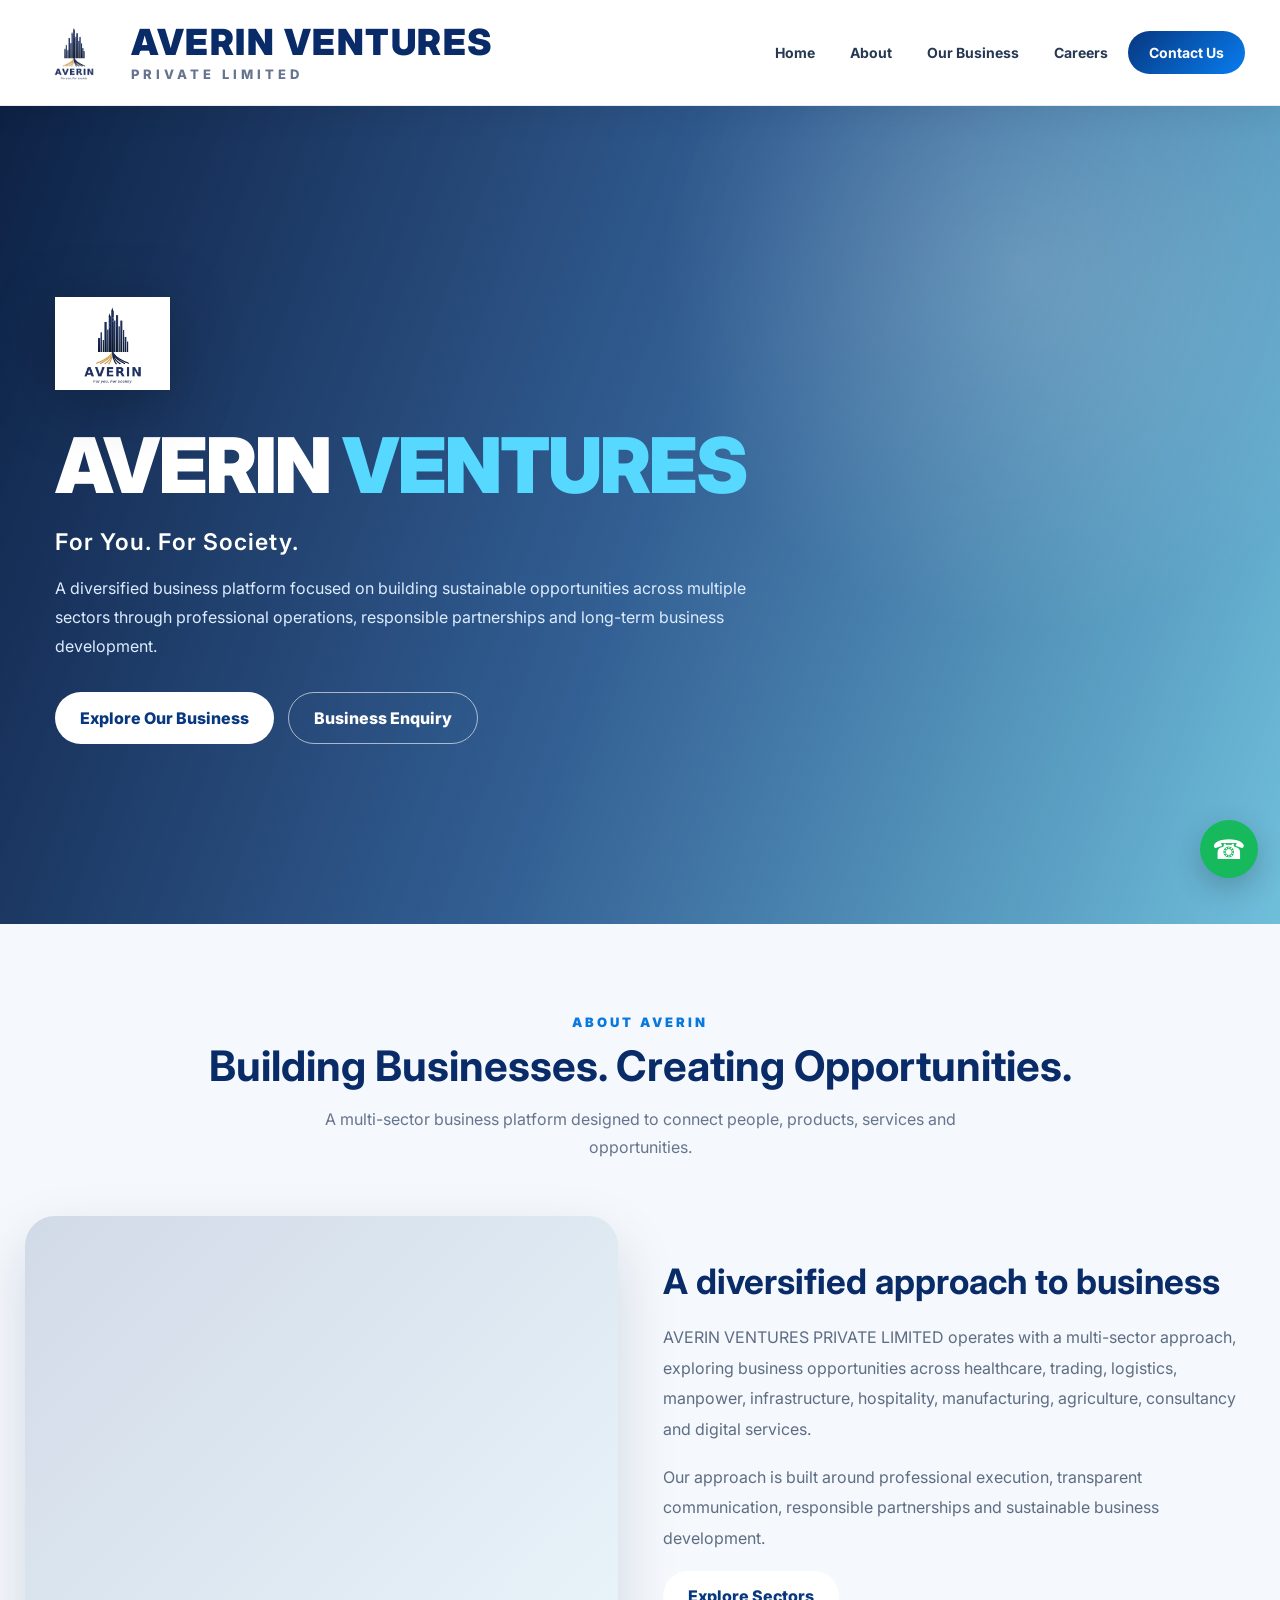
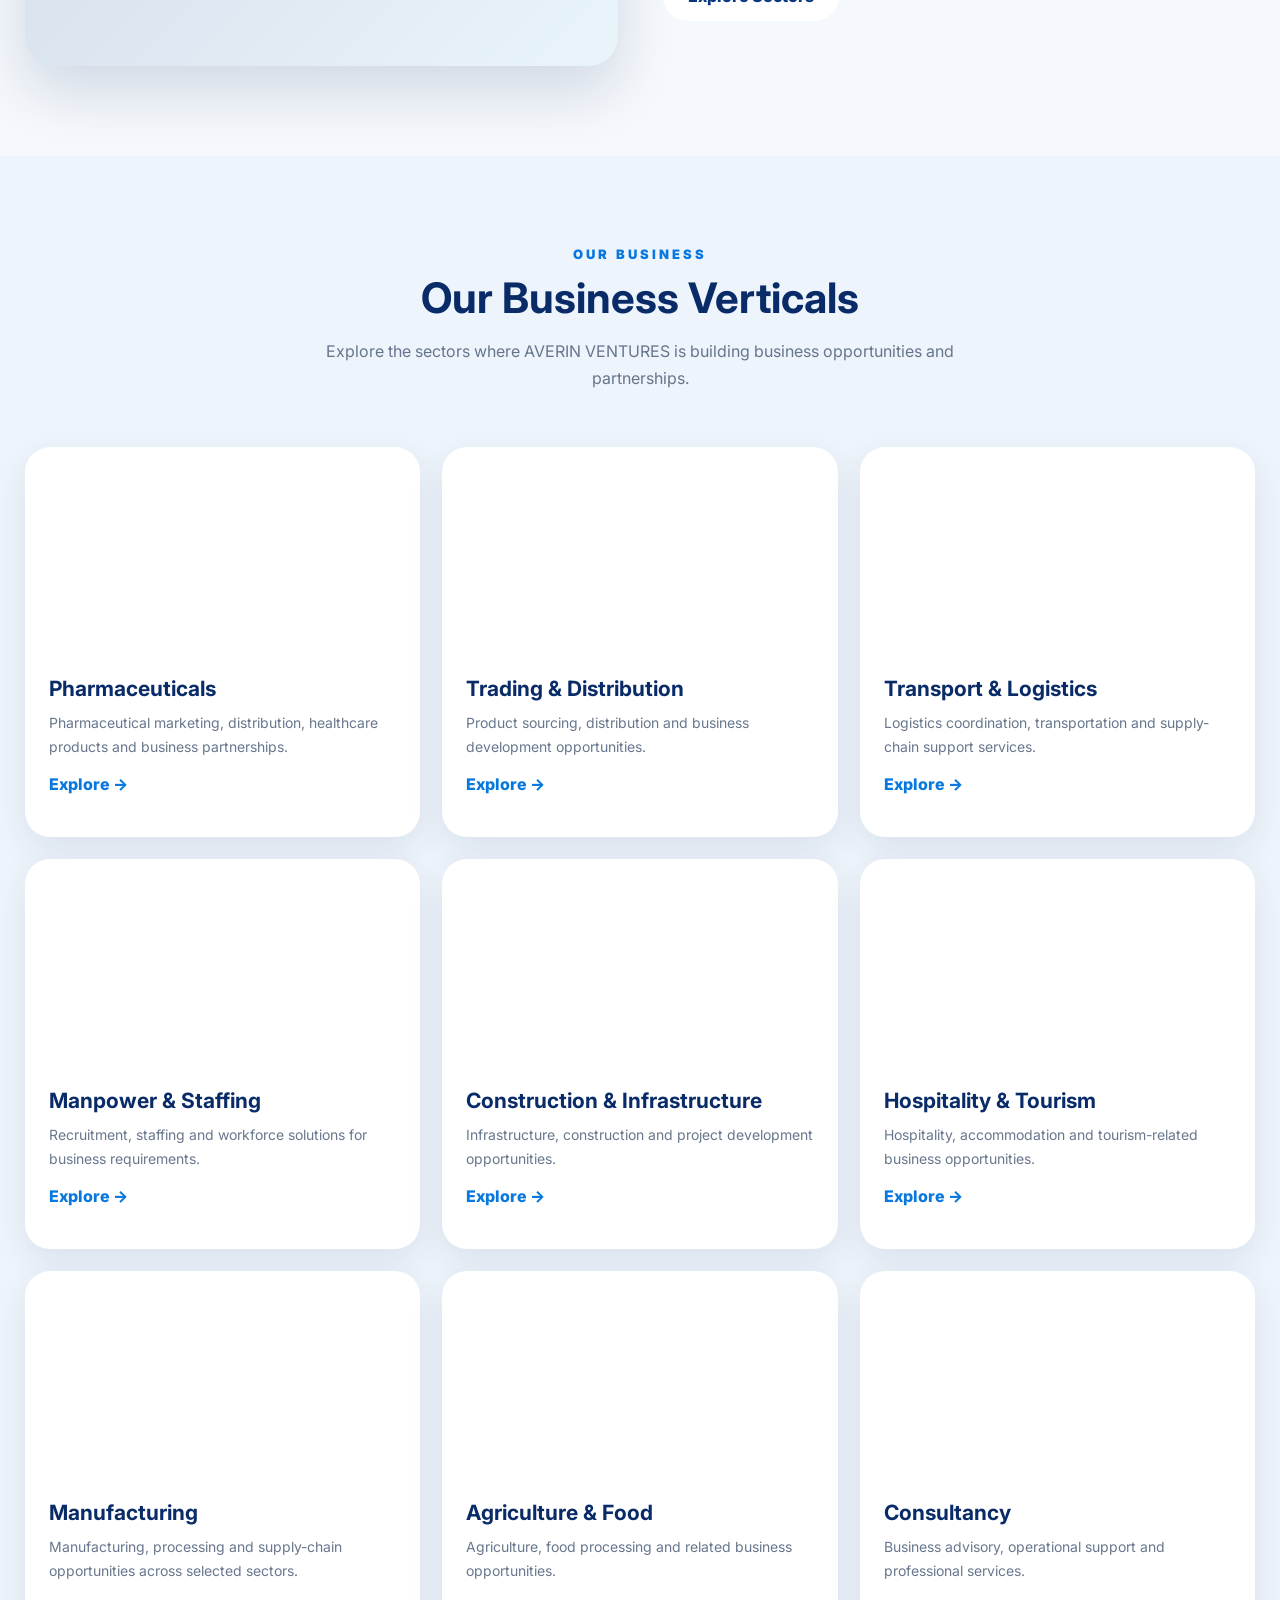
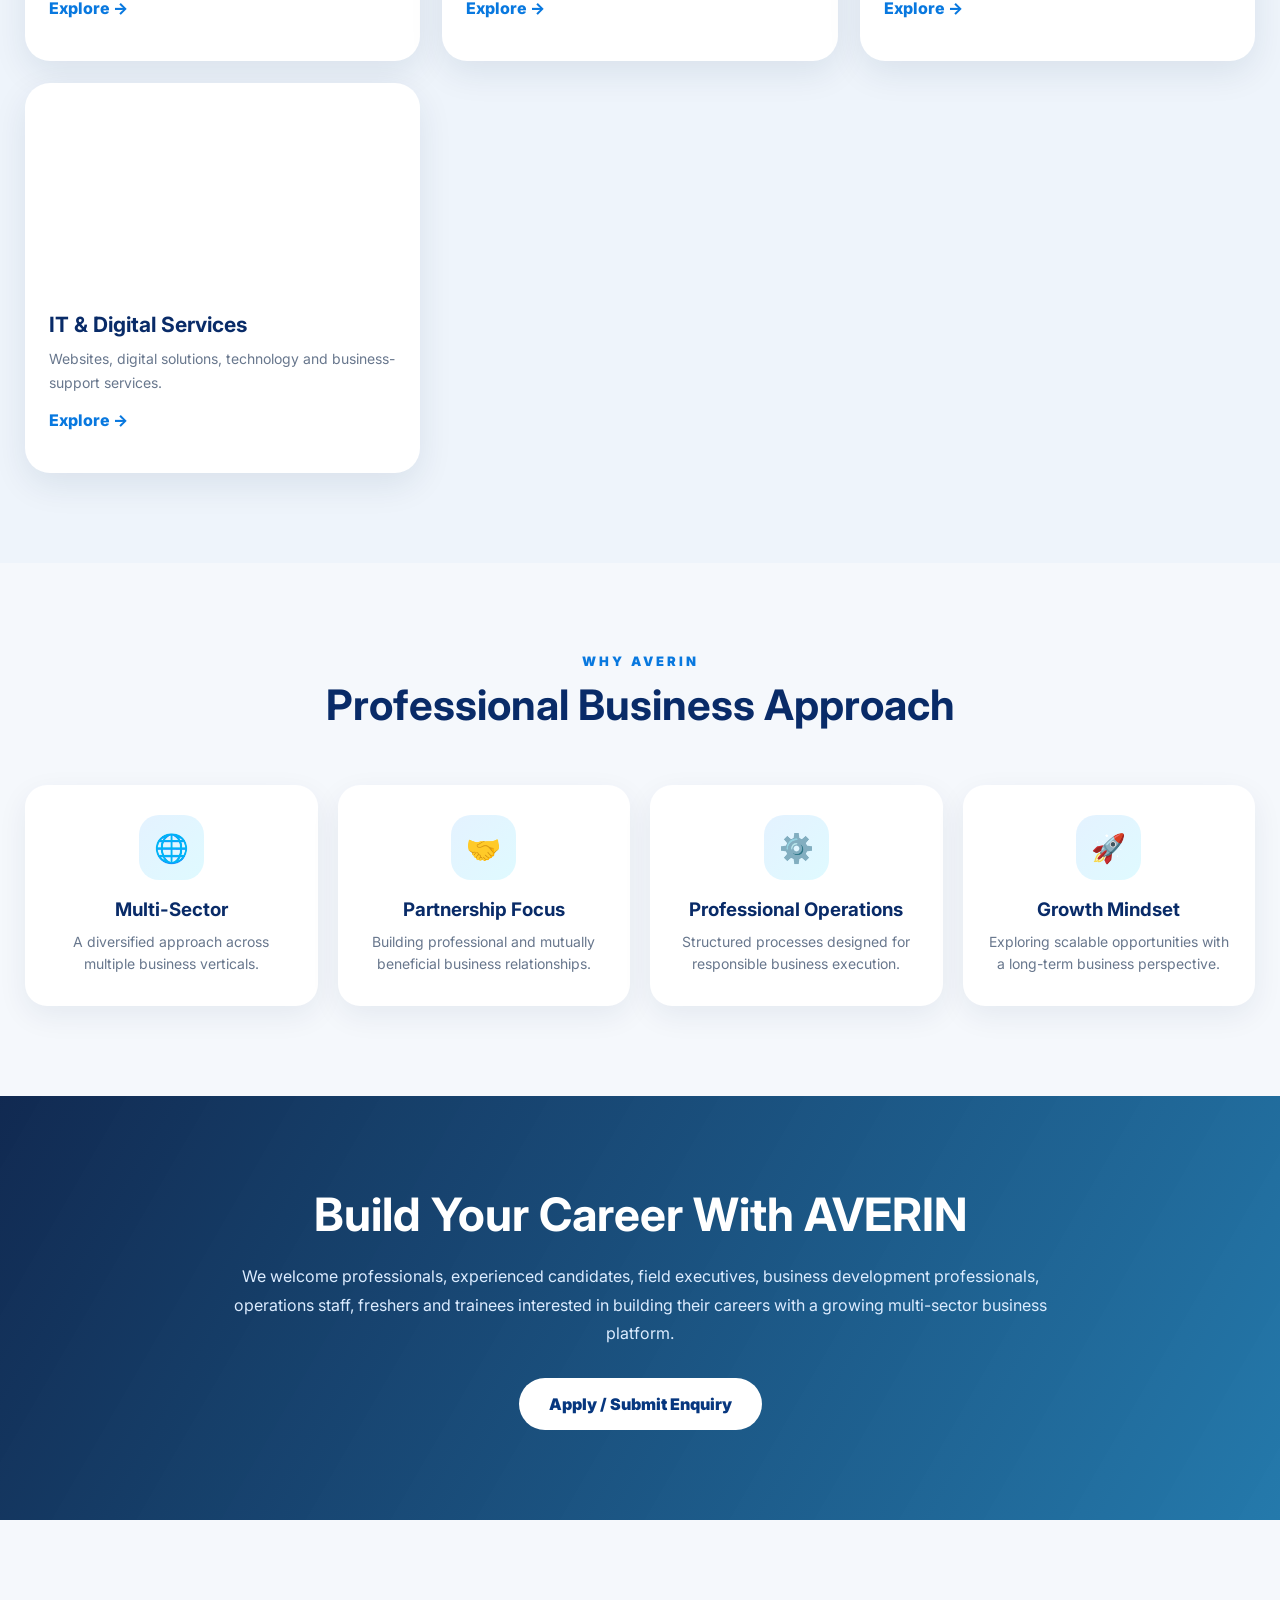
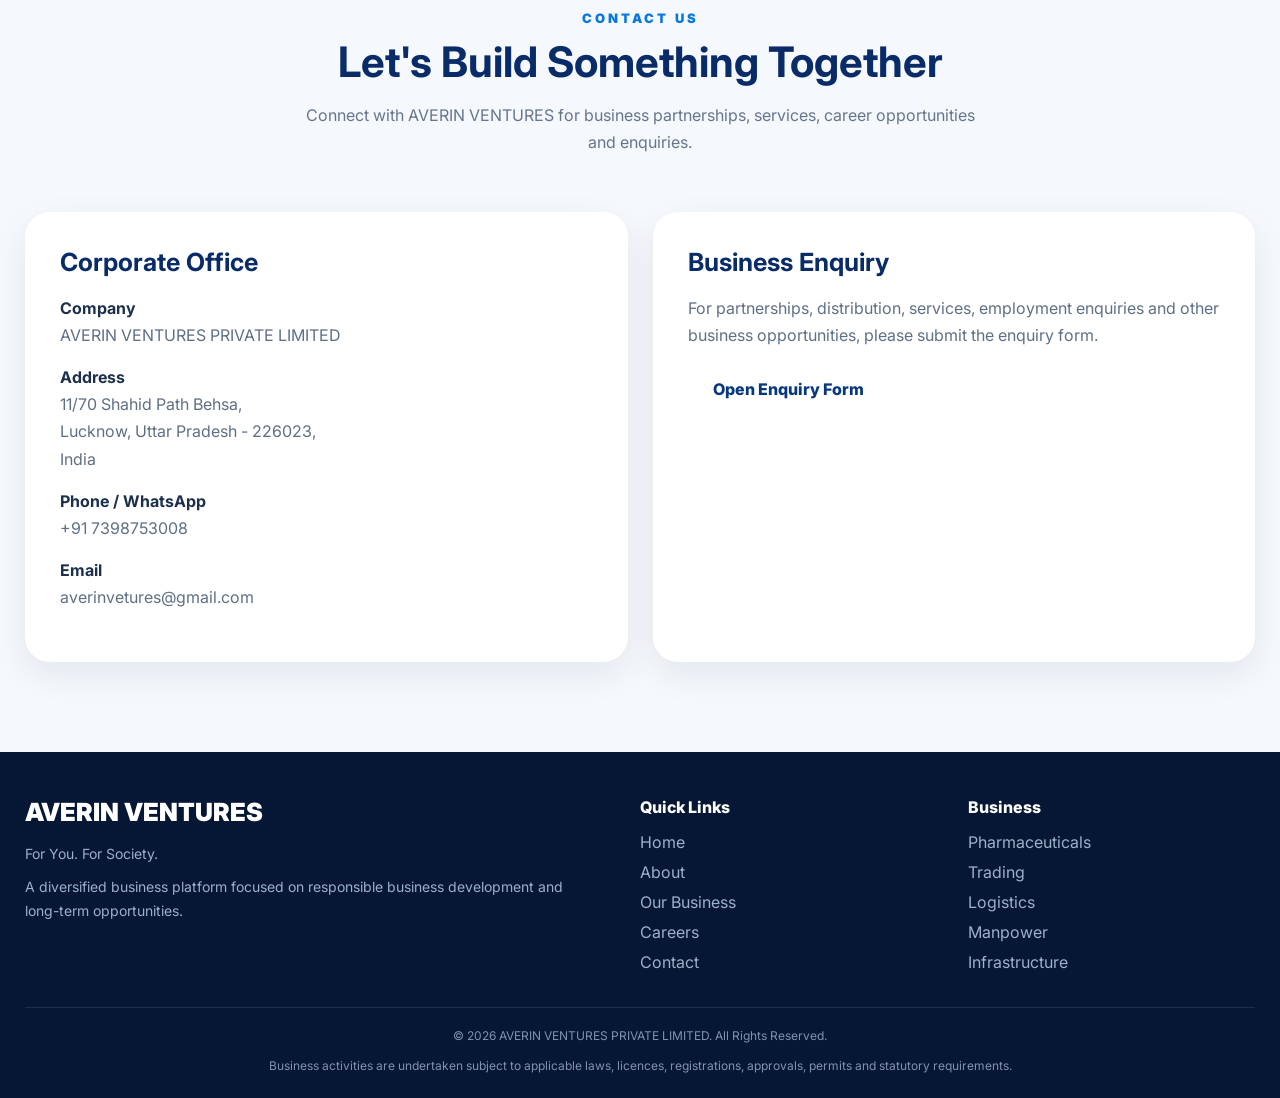
==== commit 0804c5b4: "index.html" ====
--- a/index.html
+++ b/index.html
@@ -1,3587 +1,1415 @@
-```html
 <!DOCTYPE html>
 <html lang="en">
 <head>
-
 <meta charset="UTF-8">
 <meta name="viewport" content="width=device-width, initial-scale=1.0">
 
-<meta name="google-site-verification"
-content="lGhGd2EZW5qMOWC_JAVKwKi5grlxqH82_09WrEpLRak">
-
 <title>AVERIN VENTURES PRIVATE LIMITED | For You. For Society.</title>
 
-<meta name="description"
-content="AVERIN VENTURES PRIVATE LIMITED is a diversified Indian business enterprise operating across Pharmaceuticals, Trading, Logistics, Manpower, Infrastructure, Hospitality, Manufacturing, Agriculture, Consultancy and IT.">
-
-<meta name="keywords"
-content="Averin Ventures, Averin Ventures Private Limited, pharmaceuticals, PCD pharma, trading, logistics, manpower, construction, hospitality, manufacturing, agriculture, consultancy, IT, careers">
-
-<meta name="author"
-content="AVERIN VENTURES PRIVATE LIMITED">
-
-<meta property="og:title"
-content="AVERIN VENTURES PRIVATE LIMITED">
-
-<meta property="og:description"
-content="For You. For Society. — Diversified Business. Professional Operations. Sustainable Growth.">
-
-<meta property="og:type"
-content="website">
-
-<meta property="og:url"
-content="https://averinventures.github.io/averin-ventures/">
-
-<link rel="icon" href="logo.png">
+<meta name="description" content="AVERIN VENTURES PRIVATE LIMITED - For You. For Society. Multi-sector business platform covering pharmaceuticals, trading, logistics, manpower, infrastructure, hospitality, manufacturing, agriculture, consultancy and digital services.">
+
+<meta name="theme-color" content="#071b41">
 
 <link rel="preconnect" href="https://fonts.googleapis.com">
-
 <link rel="preconnect" href="https://fonts.gstatic.com" crossorigin>
 
 <link href="https://fonts.googleapis.com/css2?family=Inter:wght@400;500;600;700;800;900&display=swap" rel="stylesheet">
 
-<link rel="stylesheet"
-href="https://cdnjs.cloudflare.com/ajax/libs/font-awesome/6.6.0/css/all.min.css">
-
 <style>
 
-/* =========================================================
-   GLOBAL
-========================================================= */
-
 *{
-margin:0;
-padding:0;
-box-sizing:border-box;
-scroll-behavior:smooth;
-}
-
-:root{
---blue:#2563eb;
---blue2:#1d4ed8;
---cyan:#06b6d4;
---navy:#071a33;
---navy2:#0b2748;
---dark:#030b17;
---white:#ffffff;
---light:#f5f8fc;
---text:#26364a;
---muted:#64748b;
---border:#dce5ef;
---green:#16a34a;
---orange:#f97316;
---purple:#7c3aed;
+    margin:0;
+    padding:0;
+    box-sizing:border-box;
 }
 
 html{
-scroll-padding-top:90px;
+    scroll-behavior:smooth;
 }
 
 body{
-font-family:"Inter","Segoe UI",Arial,sans-serif;
-color:var(--text);
-background:var(--light);
-line-height:1.65;
-overflow-x:hidden;
-}
-
-/* LARGE WATERMARK LOGO */
-
-body:before{
-content:"";
-position:fixed;
-inset:0;
-background-image:
-linear-gradient(rgba(248,250,252,.88),rgba(248,250,252,.88)),
-url("logo.png");
-background-repeat:no-repeat;
-background-position:center;
-background-size:520px;
-opacity:.055;
-pointer-events:none;
-z-index:-1;
-}
-
-a{
-text-decoration:none;
-}
-
-img{
-max-width:100%;
-display:block;
-}
-
-button{
-font-family:inherit;
-}
-
-/* =========================================================
-   HEADER
-========================================================= */
-
-header{
-position:sticky;
-top:0;
-z-index:9999;
-background:rgba(255,255,255,.97);
-backdrop-filter:blur(18px);
-border-bottom:1px solid #dce5ef;
-box-shadow:0 5px 25px rgba(5,25,50,.08);
-}
-
-.navbar{
-max-width:1320px;
-margin:auto;
-padding:10px 25px;
-display:flex;
-align-items:center;
-justify-content:space-between;
-gap:30px;
-}
+    font-family:'Inter',Arial,sans-serif;
+    background:#f5f8fc;
+    color:#18243a;
+    overflow-x:hidden;
+}
+
+/* ================= HEADER ================= */
+
+.site-header{
+    position:sticky;
+    top:0;
+    z-index:9999;
+    background:rgba(255,255,255,.97);
+    backdrop-filter:blur(18px);
+    border-bottom:1px solid rgba(0,0,0,.08);
+    box-shadow:0 5px 30px rgba(0,0,0,.08);
+}
+
+.header-container{
+    width:100%;
+    max-width:1500px;
+    min-height:105px;
+    margin:auto;
+    padding:10px 35px;
+    display:flex;
+    align-items:center;
+    justify-content:space-between;
+    gap:30px;
+}
+
+/* LARGE LOGO */
 
 .brand{
-display:flex;
-align-items:center;
-gap:14px;
-cursor:pointer;
-}
-
-.brand-logo{
-width:66px;
-height:66px;
-object-fit:contain;
-border-radius:12px;
-}
-
-.brand-fallback{
-width:66px;
-height:66px;
-border-radius:12px;
-display:none;
-align-items:center;
-justify-content:center;
-background:linear-gradient(135deg,var(--blue),var(--cyan));
-color:#fff;
-font-size:28px;
-}
+    display:flex;
+    align-items:center;
+    gap:18px;
+    text-decoration:none;
+    min-width:max-content;
+}
+
+.brand img{
+    width:78px;
+    height:78px;
+    object-fit:contain;
+}
+
+/* VERY LARGE COMPANY NAME */
 
 .brand-text{
-display:flex;
-flex-direction:column;
-line-height:1.08;
+    display:flex;
+    flex-direction:column;
+    justify-content:center;
 }
 
 .brand-name{
-font-size:24px;
-font-weight:900;
-letter-spacing:.5px;
-color:var(--navy);
+    font-size:36px;
+    line-height:1;
+    font-weight:900;
+    letter-spacing:1.5px;
+    color:#092b68;
+    text-transform:uppercase;
+    white-space:nowrap;
 }
 
 .brand-subtitle{
-font-size:11px;
-letter-spacing:3px;
-font-weight:800;
-color:var(--blue);
-margin-top:5px;
-}
-
-.brand-tagline{
-font-size:10px;
-font-weight:600;
-color:#64748b;
-margin-top:5px;
-}
-
-nav{
-display:flex;
-align-items:center;
-gap:24px;
-}
-
-nav a{
-color:#334155;
-font-size:14px;
-font-weight:700;
-cursor:pointer;
-transition:.25s;
-}
-
-nav a:hover{
-color:var(--blue);
-}
-
-.nav-enquiry{
-padding:10px 17px;
-background:var(--blue);
-color:white!important;
-border-radius:7px;
-box-shadow:0 5px 15px rgba(37,99,235,.25);
-}
-
-.nav-enquiry:hover{
-background:var(--blue2);
-}
-
-.menu-btn{
-display:none;
-background:none;
-border:0;
-font-size:27px;
-color:var(--navy);
-cursor:pointer;
-}
-
-/* =========================================================
-   PAGE ROUTING
-========================================================= */
-
-.page{
-display:none;
-}
-
-.page.active{
-display:block;
-animation:pageIn .4s ease;
-}
-
-@keyframes pageIn{
-from{
-opacity:0;
-transform:translateY(10px);
-}
-to{
-opacity:1;
-transform:translateY(0);
-}
-}
-
-/* =========================================================
-   HERO
-========================================================= */
+    margin-top:8px;
+    font-size:13px;
+    line-height:1;
+    font-weight:800;
+    letter-spacing:4px;
+    color:#66758d;
+}
+
+/* NAVIGATION */
+
+.main-nav{
+    display:flex;
+    align-items:center;
+    gap:5px;
+}
+
+.main-nav a{
+    text-decoration:none;
+    color:#263852;
+    font-size:14px;
+    font-weight:700;
+    padding:12px 15px;
+    border-radius:10px;
+    transition:.25s;
+}
+
+.main-nav a:hover{
+    color:#fff;
+    background:linear-gradient(135deg,#0c3d91,#1684ef);
+}
+
+.nav-contact{
+    color:#fff !important;
+    background:linear-gradient(135deg,#07377f,#087df0);
+    border-radius:30px !important;
+    padding:13px 21px !important;
+}
+
+/* ================= HERO ================= */
 
 .hero{
-min-height:760px;
-display:flex;
-align-items:center;
-justify-content:center;
-text-align:center;
-position:relative;
-overflow:hidden;
-color:#fff;
-background:
-linear-gradient(115deg,
-rgba(3,20,40,.94),
-rgba(8,35,65,.82),
-rgba(4,20,39,.93)),
-url("https://images.unsplash.com/photo-1497366811353-6870744d04b2?auto=format&fit=crop&w=2000&q=90")
-center/cover;
-}
-
-.hero:after{
-content:"";
-position:absolute;
-width:650px;
-height:650px;
-border-radius:50%;
-border:1px solid rgba(255,255,255,.08);
-top:-300px;
-right:-250px;
-box-shadow:
-0 0 0 80px rgba(255,255,255,.015),
-0 0 0 160px rgba(255,255,255,.01);
+    min-height:650px;
+    position:relative;
+    overflow:hidden;
+    display:flex;
+    align-items:center;
+    background:
+    linear-gradient(110deg,rgba(4,24,61,.96),rgba(8,61,125,.82),rgba(0,143,190,.55)),
+    url("https://images.unsplash.com/photo-1497366754035-f200968a6e72?auto=format&fit=crop&w=2000&q=85")
+    center/cover;
+}
+
+.hero::after{
+    content:"";
+    position:absolute;
+    inset:0;
+    background:radial-gradient(circle at 80% 20%,rgba(255,255,255,.18),transparent 30%);
 }
 
 .hero-content{
-position:relative;
-z-index:2;
-max-width:1050px;
-padding:100px 20px;
+    position:relative;
+    z-index:2;
+    width:100%;
+    max-width:1250px;
+    margin:auto;
+    padding:90px 30px;
+    color:#fff;
 }
 
 .hero-logo{
-width:125px;
-height:125px;
-padding:15px;
-background:rgba(255,255,255,.97);
-border-radius:24px;
-margin:0 auto 28px;
-box-shadow:
-0 20px 60px rgba(0,0,0,.35),
-0 0 0 8px rgba(255,255,255,.08);
-}
-
-.hero-logo img{
-width:100%;
-height:100%;
-object-fit:contain;
-}
-
-.hero-logo-fallback{
-width:100%;
-height:100%;
-display:flex;
-align-items:center;
-justify-content:center;
-font-size:48px;
-color:var(--blue);
+    width:115px;
+    height:115px;
+    object-fit:contain;
+    margin-bottom:25px;
+    filter:drop-shadow(0 12px 30px rgba(0,0,0,.25));
 }
 
 .hero h1{
-font-size:58px;
-line-height:1.04;
-font-weight:900;
-letter-spacing:1px;
-margin-bottom:20px;
-}
-
-.hero-title-line{
-color:#93c5fd;
+    font-size:clamp(42px,6vw,82px);
+    line-height:.95;
+    font-weight:900;
+    letter-spacing:-2px;
+    max-width:950px;
+}
+
+.hero h1 span{
+    color:#57d9ff;
 }
 
 .hero-tagline{
-font-size:28px;
-font-weight:800;
-color:#67e8f9;
-margin-bottom:25px;
-}
-
-.hero p{
-max-width:850px;
-margin:auto;
-font-size:18px;
-color:#dbeafe;
+    margin-top:25px;
+    font-size:23px;
+    font-weight:600;
+    letter-spacing:1px;
+}
+
+.hero-text{
+    max-width:720px;
+    margin-top:18px;
+    color:#dcecff;
+    line-height:1.8;
+    font-size:16px;
 }
 
 .hero-buttons{
-margin-top:38px;
-display:flex;
-justify-content:center;
-gap:15px;
-flex-wrap:wrap;
+    display:flex;
+    gap:14px;
+    margin-top:32px;
+    flex-wrap:wrap;
 }
 
 .btn{
-display:inline-flex;
-align-items:center;
-justify-content:center;
-gap:8px;
-padding:14px 25px;
-border-radius:8px;
-font-weight:800;
-cursor:pointer;
-border:0;
-transition:.3s;
+    display:inline-flex;
+    align-items:center;
+    justify-content:center;
+    padding:15px 25px;
+    border-radius:30px;
+    text-decoration:none;
+    font-weight:800;
+    transition:.3s;
 }
 
 .btn-primary{
-background:linear-gradient(135deg,var(--blue),var(--cyan));
-color:#fff;
-box-shadow:0 10px 25px rgba(37,99,235,.28);
+    background:#fff;
+    color:#07377f;
 }
 
 .btn-primary:hover{
-transform:translateY(-3px);
-box-shadow:0 15px 35px rgba(37,99,235,.35);
-}
-
-.btn-white{
-background:#fff;
-color:var(--navy);
-}
-
-.btn-white:hover{
-transform:translateY(-3px);
-background:#eff6ff;
+    transform:translateY(-4px);
+    box-shadow:0 15px 35px rgba(0,0,0,.2);
 }
 
 .btn-outline{
-background:transparent;
-border:1px solid #cbd5e1;
-color:var(--navy);
+    color:#fff;
+    border:1px solid rgba(255,255,255,.6);
 }
 
 .btn-outline:hover{
-background:#eff6ff;
-}
-
-/* =========================================================
-   GENERAL
-========================================================= */
+    background:#fff;
+    color:#07377f;
+}
+
+/* ================= SECTION ================= */
 
 section{
-padding:90px 20px;
+    padding:90px 25px;
 }
 
 .container{
-max-width:1220px;
-margin:auto;
+    max-width:1250px;
+    margin:auto;
 }
 
 .section-heading{
-text-align:center;
-max-width:800px;
-margin:0 auto 55px;
-}
-
-.section-heading .mini{
-font-size:12px;
-font-weight:900;
-letter-spacing:3px;
-text-transform:uppercase;
-color:var(--blue);
-margin-bottom:8px;
+    text-align:center;
+    margin-bottom:55px;
+}
+
+.section-heading .small{
+    color:#0878df;
+    font-size:13px;
+    font-weight:900;
+    letter-spacing:3px;
+    text-transform:uppercase;
 }
 
 .section-heading h2{
-font-size:39px;
-line-height:1.2;
-font-weight:900;
-color:var(--navy);
-margin-bottom:13px;
+    margin-top:10px;
+    font-size:42px;
+    color:#092b68;
 }
 
 .section-heading p{
-color:var(--muted);
-font-size:16px;
-}
-
-/* =========================================================
-   STATS
-========================================================= */
-
-.stats{
-margin-top:-1px;
-background:white;
-border-bottom:1px solid var(--border);
-}
-
-.stats-grid{
-display:grid;
-grid-template-columns:repeat(4,1fr);
-}
-
-.stat{
-padding:28px 15px;
-text-align:center;
-border-right:1px solid var(--border);
-}
-
-.stat:last-child{
-border-right:0;
-}
-
-.stat strong{
-display:block;
-font-size:30px;
-font-weight:900;
-color:var(--blue);
-}
-
-.stat span{
-font-size:13px;
-font-weight:700;
-color:#64748b;
-}
-
-/* =========================================================
-   ABOUT
-========================================================= */
-
-.about-section{
-background:rgba(255,255,255,.93);
-}
+    max-width:700px;
+    margin:15px auto 0;
+    color:#66758d;
+    line-height:1.7;
+}
+
+/* ================= ABOUT ================= */
 
 .about-grid{
-display:grid;
-grid-template-columns:1fr 1fr;
-gap:55px;
-align-items:center;
+    display:grid;
+    grid-template-columns:1fr 1fr;
+    gap:45px;
+    align-items:center;
 }
 
 .about-image{
-position:relative;
-}
-
-.about-image img{
-width:100%;
-height:430px;
-object-fit:cover;
-border-radius:18px;
-box-shadow:0 20px 45px rgba(8,30,60,.13);
-}
-
-.image-badge{
-position:absolute;
-bottom:25px;
-left:25px;
-background:rgba(7,26,51,.94);
-color:white;
-padding:17px 20px;
-border-radius:11px;
-backdrop-filter:blur(10px);
-}
-
-.image-badge strong{
-display:block;
-font-size:20px;
-}
-
-.image-badge span{
-font-size:12px;
-color:#bfdbfe;
+    height:450px;
+    border-radius:30px;
+    background:
+    linear-gradient(135deg,rgba(4,45,110,.15),rgba(0,170,220,.05)),
+    url("https://images.unsplash.com/photo-1497366811353-6870744d04b2?auto=format&fit=crop&w=1200&q=85")
+    center/cover;
+    box-shadow:0 25px 60px rgba(10,40,90,.15);
 }
 
 .about-content h3{
-font-size:31px;
-color:var(--navy);
-margin-bottom:18px;
+    font-size:35px;
+    color:#092b68;
+    margin-bottom:20px;
 }
 
 .about-content p{
-color:#526275;
-margin-bottom:17px;
-}
-
-.check-list{
-list-style:none;
-margin-top:25px;
-}
-
-.check-list li{
-margin-bottom:12px;
-font-weight:600;
-color:#334155;
-}
-
-.check-list i{
-color:var(--blue);
-margin-right:9px;
-}
-
-/* =========================================================
-   BUSINESS AREAS
-========================================================= */
+    line-height:1.9;
+    color:#5e6d83;
+    margin-bottom:18px;
+}
+
+/* ================= BUSINESS ================= */
 
 .business-section{
-background:#f6f9fd;
+    background:#eef4fb;
 }
 
 .business-grid{
-display:grid;
-grid-template-columns:repeat(3,1fr);
-gap:25px;
+    display:grid;
+    grid-template-columns:repeat(3,1fr);
+    gap:22px;
 }
 
 .business-card{
-background:white;
-border:1px solid var(--border);
-border-radius:16px;
-overflow:hidden;
-box-shadow:0 7px 25px rgba(7,30,60,.045);
-transition:.35s;
-cursor:pointer;
+    min-height:390px;
+    position:relative;
+    overflow:hidden;
+    border-radius:25px;
+    background:#fff;
+    box-shadow:0 12px 35px rgba(10,40,80,.09);
+    transition:.35s;
 }
 
 .business-card:hover{
-transform:translateY(-9px);
-box-shadow:0 20px 45px rgba(37,99,235,.13);
-border-color:#93c5fd;
+    transform:translateY(-10px);
+    box-shadow:0 25px 55px rgba(10,40,80,.18);
 }
 
 .business-image{
-height:205px;
-position:relative;
-overflow:hidden;
-}
-
-.business-image img{
-width:100%;
-height:100%;
-object-fit:cover;
-transition:.5s;
-}
-
-.business-card:hover .business-image img{
-transform:scale(1.08);
-}
-
-.business-number{
-position:absolute;
-top:15px;
-left:15px;
-background:rgba(7,26,51,.85);
-color:white;
-padding:6px 10px;
-border-radius:6px;
-font-size:11px;
-font-weight:800;
-}
-
-.business-icon{
-position:absolute;
-bottom:-20px;
-right:20px;
-width:52px;
-height:52px;
-border-radius:13px;
-display:flex;
-align-items:center;
-justify-content:center;
-background:white;
-color:var(--blue);
-font-size:23px;
-box-shadow:0 8px 20px rgba(0,0,0,.14);
-}
-
-.business-body{
-padding:30px 23px 25px;
-}
-
-.business-body h3{
-font-size:19px;
-color:var(--navy);
-margin-bottom:10px;
-}
-
-.business-body p{
-font-size:14px;
-color:var(--muted);
-min-height:68px;
-margin-bottom:15px;
+    height:205px;
+    background-size:cover;
+    background-position:center;
+}
+
+.business-content{
+    padding:24px;
+}
+
+.business-content h3{
+    color:#092b68;
+    font-size:21px;
+    margin-bottom:10px;
+}
+
+.business-content p{
+    color:#68778d;
+    font-size:14px;
+    line-height:1.7;
 }
 
 .business-link{
-font-size:13px;
-font-weight:800;
-color:var(--blue);
-}
-
-/* =========================================================
-   WHY US
-========================================================= */
-
-.why-section{
-background:white;
-}
-
-.features{
-display:grid;
-grid-template-columns:repeat(4,1fr);
-gap:20px;
-}
-
-.feature{
-padding:30px 22px;
-background:#f8fafc;
-border:1px solid var(--border);
-border-radius:13px;
-text-align:center;
-transition:.3s;
-}
-
-.feature:hover{
-transform:translateY(-5px);
-background:#fff;
-box-shadow:0 12px 30px rgba(0,0,0,.06);
-}
-
-.feature i{
-font-size:31px;
-color:var(--blue);
-margin-bottom:16px;
-}
-
-.feature h3{
-font-size:18px;
-color:var(--navy);
-margin-bottom:9px;
-}
-
-.feature p{
-font-size:13px;
-color:var(--muted);
-}
-
-/* =========================================================
-   VISION
-========================================================= */
-
-.vision-section{
-background:#f6f9fd;
-}
-
-.vision-grid{
-display:grid;
-grid-template-columns:1fr 1fr;
-gap:25px;
-}
-
-.vision-card{
-position:relative;
-padding:38px;
-background:white;
-border-radius:15px;
-border:1px solid var(--border);
-overflow:hidden;
-}
-
-.vision-card:after{
-content:"";
-position:absolute;
-width:130px;
-height:130px;
-border-radius:50%;
-background:#eff6ff;
-right:-45px;
-top:-45px;
-}
-
-.vision-card i{
-font-size:28px;
-color:var(--blue);
-margin-bottom:17px;
-}
-
-.vision-card h3{
-font-size:25px;
-color:var(--navy);
-margin-bottom:10px;
-}
-
-.vision-card p{
-color:var(--muted);
-}
-
-/* =========================================================
-   VALUES
-========================================================= */
-
-.values-section{
-background:white;
-}
-
-.values-grid{
-display:grid;
-grid-template-columns:repeat(5,1fr);
-gap:16px;
-}
-
-.value{
-padding:28px 15px;
-text-align:center;
-border:1px solid var(--border);
-border-radius:12px;
-background:#f8fafc;
-}
-
-.value i{
-font-size:26px;
-color:var(--blue);
-margin-bottom:12px;
-}
-
-.value h3{
-font-size:16px;
-color:var(--navy);
-}
-
-/* =========================================================
-   CAREERS
-========================================================= */
-
-.career-section{
-position:relative;
-color:white;
-background:
-linear-gradient(110deg,rgba(4,22,43,.96),rgba(8,45,75,.9)),
-url("https://images.unsplash.com/photo-1521737711867-e3b97375f902?auto=format&fit=crop&w=2000&q=90")
-center/cover;
-}
-
-.career-layout{
-display:grid;
-grid-template-columns:1.15fr .85fr;
-gap:45px;
-align-items:center;
-}
-
-.career-content .mini{
-font-size:12px;
-font-weight:900;
-letter-spacing:3px;
-color:#67e8f9;
-}
-
-.career-content h2{
-font-size:43px;
-line-height:1.15;
-margin:10px 0 18px;
-}
-
-.career-content p{
-color:#dbeafe;
-font-size:16px;
-margin-bottom:25px;
-}
-
-.career-points{
-display:grid;
-grid-template-columns:1fr 1fr;
-gap:12px;
-margin-bottom:30px;
-}
-
-.career-point{
-padding:12px;
-background:rgba(255,255,255,.07);
-border:1px solid rgba(255,255,255,.12);
-border-radius:8px;
-font-size:13px;
-}
-
-.career-point i{
-color:#67e8f9;
-margin-right:7px;
-}
-
-.career-card{
-background:white;
-color:var(--text);
-padding:32px;
-border-radius:17px;
-box-shadow:0 25px 60px rgba(0,0,0,.28);
-}
-
-.career-card h3{
-font-size:24px;
-color:var(--navy);
-margin-bottom:9px;
-}
-
-.career-card p{
-font-size:14px;
-color:var(--muted);
-margin-bottom:20px;
-}
-
-.job-tags{
-display:flex;
-flex-wrap:wrap;
-gap:8px;
-margin-bottom:23px;
-}
-
-.job-tag{
-background:#eff6ff;
-color:var(--blue);
-padding:7px 10px;
-border-radius:6px;
-font-size:11px;
-font-weight:800;
-}
-
-/* =========================================================
-   SOCIETY
-========================================================= */
-
-.society-section{
-padding:75px 20px;
-background:linear-gradient(135deg,#071a33,#0b3156);
-color:white;
-text-align:center;
-}
-
-.society-section h2{
-font-size:42px;
-margin-bottom:10px;
-}
-
-.society-tagline{
-font-size:24px;
-font-weight:800;
-color:#67e8f9;
-margin-bottom:20px;
-}
-
-.society-section p{
-max-width:800px;
-margin:auto;
-color:#dbeafe;
-}
-
-/* =========================================================
-   CONTACT
-========================================================= */
-
-.contact-section{
-background:#f6f9fd;
-}
+    display:inline-block;
+    margin-top:15px;
+    color:#0878df;
+    text-decoration:none;
+    font-weight:800;
+}
+
+/* ================= WHY ================= */
+
+.why-grid{
+    display:grid;
+    grid-template-columns:repeat(4,1fr);
+    gap:20px;
+}
+
+.why-card{
+    padding:30px 22px;
+    background:#fff;
+    border-radius:22px;
+    text-align:center;
+    box-shadow:0 10px 30px rgba(10,40,80,.07);
+}
+
+.why-icon{
+    width:65px;
+    height:65px;
+    margin:0 auto 18px;
+    border-radius:20px;
+    display:flex;
+    align-items:center;
+    justify-content:center;
+    font-size:28px;
+    background:linear-gradient(135deg,#e4f2ff,#dffaff);
+}
+
+.why-card h3{
+    color:#092b68;
+    margin-bottom:10px;
+}
+
+.why-card p{
+    color:#68778d;
+    line-height:1.6;
+    font-size:14px;
+}
+
+/* ================= CAREERS ================= */
+
+.career{
+    color:#fff;
+    background:
+    linear-gradient(120deg,rgba(5,30,72,.95),rgba(7,104,160,.88)),
+    url("https://images.unsplash.com/photo-1521737711867-e3b97375f902?auto=format&fit=crop&w=1800&q=85")
+    center/cover;
+}
+
+.career-content{
+    max-width:850px;
+    margin:auto;
+    text-align:center;
+}
+
+.career h2{
+    font-size:46px;
+    margin-bottom:20px;
+}
+
+.career p{
+    color:#dcecff;
+    line-height:1.8;
+    margin-bottom:30px;
+}
+
+.career-btn{
+    display:inline-block;
+    padding:16px 30px;
+    background:#fff;
+    color:#07377f;
+    border-radius:30px;
+    text-decoration:none;
+    font-weight:900;
+}
+
+/* ================= CONTACT ================= */
 
 .contact-grid{
-display:grid;
-grid-template-columns:.9fr 1.1fr;
-gap:30px;
-}
-
-.contact-box{
-background:var(--navy);
-color:white;
-padding:38px;
-border-radius:16px;
-}
-
-.contact-box h3{
-font-size:25px;
-margin-bottom:20px;
+    display:grid;
+    grid-template-columns:1fr 1fr;
+    gap:25px;
+}
+
+.contact-card{
+    padding:35px;
+    background:#fff;
+    border-radius:25px;
+    box-shadow:0 12px 35px rgba(10,40,80,.08);
+}
+
+.contact-card h3{
+    color:#092b68;
+    font-size:25px;
+    margin-bottom:18px;
 }
 
 .contact-item{
-display:flex;
-gap:13px;
-margin-bottom:20px;
-}
-
-.contact-item i{
-color:#67e8f9;
-font-size:18px;
-width:20px;
-margin-top:4px;
+    margin:15px 0;
+    color:#5f6f86;
+    line-height:1.7;
 }
 
 .contact-item strong{
-display:block;
-font-size:12px;
-color:#93c5fd;
-}
-
-.contact-item span,
-.contact-item a{
-font-size:14px;
-color:#e0edff;
-}
-
-.contact-actions{
-display:flex;
-gap:10px;
-flex-wrap:wrap;
-margin-top:20px;
-}
-
-.enquiry-card{
-background:white;
-border-radius:16px;
-overflow:hidden;
-border:1px solid var(--border);
-box-shadow:0 10px 35px rgba(5,30,60,.07);
-}
-
-.enquiry-card img{
-height:220px;
-width:100%;
-object-fit:cover;
-}
-
-.enquiry-body{
-padding:32px;
-}
-
-.badge{
-display:inline-block;
-font-size:10px;
-font-weight:900;
-letter-spacing:1px;
-color:var(--blue);
-background:#eff6ff;
-padding:7px 11px;
-border-radius:50px;
-text-transform:uppercase;
-margin-bottom:13px;
-}
-
-.enquiry-body h3{
-font-size:25px;
-color:var(--navy);
-margin-bottom:10px;
-}
-
-.enquiry-body p{
-font-size:14px;
-color:var(--muted);
-margin-bottom:22px;
-}
-
-/* =========================================================
-   SECTOR PAGE
-========================================================= */
-
-.sector-page{
-padding:45px 20px 90px;
-}
-
-.sector-hero{
-height:410px;
-display:flex;
-align-items:flex-end;
-padding:45px;
-border-radius:18px;
-color:white;
-background:
-linear-gradient(0deg,rgba(4,18,35,.94),rgba(4,18,35,.18)),
-var(--sector-image) center/cover;
-margin-bottom:35px;
-}
-
-.sector-hero h1{
-font-size:45px;
-line-height:1.1;
-margin-bottom:10px;
-}
-
-.sector-hero p{
-color:#dbeafe;
-font-size:16px;
-}
-
-.sector-layout{
-display:grid;
-grid-template-columns:1.8fr .8fr;
-gap:30px;
-}
-
-.sector-content{
-background:white;
-border:1px solid var(--border);
-border-radius:15px;
-padding:38px;
-}
-
-.sector-content h2{
-font-size:25px;
-color:var(--navy);
-margin:27px 0 12px;
-padding-left:12px;
-border-left:4px solid var(--blue);
-}
-
-.sector-content h2:first-child{
-margin-top:0;
-}
-
-.sector-content p{
-color:#526275;
-margin-bottom:17px;
-}
-
-.sector-list{
-list-style:none;
-margin-bottom:20px;
-}
-
-.sector-list li{
-padding:9px 0;
-border-bottom:1px solid #edf2f7;
-font-size:14px;
-color:#334155;
-}
-
-.sector-list li i{
-color:var(--blue);
-margin-right:8px;
-}
-
-.sector-sidebar{
-background:linear-gradient(145deg,#071a33,#0b3156);
-color:white;
-padding:30px;
-height:max-content;
-border-radius:15px;
-position:sticky;
-top:110px;
-}
-
-.sector-sidebar h3{
-font-size:21px;
-color:#67e8f9;
-margin-bottom:13px;
-}
-
-.sector-sidebar p{
-font-size:13px;
-color:#dbeafe;
-margin-bottom:20px;
-}
-
-.sector-sidebar .side-line{
-padding:11px 0;
-border-bottom:1px solid rgba(255,255,255,.1);
-font-size:13px;
-}
-
-.sector-sidebar .side-line i{
-color:#67e8f9;
-margin-right:7px;
-}
-
-.back-button{
-margin-top:15px;
-}
-
-/* =========================================================
-   CAREER PAGE
-========================================================= */
-
-.career-page{
-padding:50px 20px 90px;
-}
-
-.career-page-header{
-padding:70px 25px;
-border-radius:18px;
-text-align:center;
-color:white;
-background:
-linear-gradient(rgba(4,20,40,.82),rgba(4,20,40,.94)),
-url("https://images.unsplash.com/photo-1521737604893-d14cc237f11d?auto=format&fit=crop&w=1800&q=90")
-center/cover;
-margin-bottom:35px;
-}
-
-.career-page-header h1{
-font-size:45px;
-margin-bottom:10px;
-}
-
-.career-page-header p{
-color:#dbeafe;
-}
-
-.jobs-grid{
-display:grid;
-grid-template-columns:repeat(3,1fr);
-gap:20px;
-}
-
-.job-card{
-background:white;
-border:1px solid var(--border);
-border-radius:14px;
-padding:27px;
-box-shadow:0 5px 20px rgba(0,0,0,.04);
-}
-
-.job-card .job-icon{
-width:48px;
-height:48px;
-border-radius:11px;
-display:flex;
-align-items:center;
-justify-content:center;
-background:#eff6ff;
-color:var(--blue);
-font-size:20px;
-margin-bottom:15px;
-}
-
-.job-card h3{
-font-size:18px;
-color:var(--navy);
-margin-bottom:8px;
-}
-
-.job-card p{
-font-size:13px;
-color:var(--muted);
-margin-bottom:15px;
-}
-
-.job-meta{
-display:flex;
-gap:7px;
-flex-wrap:wrap;
-margin-bottom:18px;
-}
-
-.job-meta span{
-font-size:10px;
-font-weight:800;
-background:#f1f5f9;
-padding:6px 8px;
-border-radius:5px;
-color:#475569;
-}
-
-/* =========================================================
-   FOOTER
-========================================================= */
+    color:#1c304e;
+}
+
+/* ================= FOOTER ================= */
 
 footer{
-background:#030d1b;
-color:white;
-padding:55px 20px 20px;
+    background:#061735;
+    color:#c9d5e8;
+    padding:45px 25px 25px;
 }
 
 .footer-grid{
-max-width:1220px;
-margin:auto;
-display:grid;
-grid-template-columns:2fr 1fr 1fr 1fr;
-gap:35px;
-}
-
-footer h3{
-font-size:16px;
-margin-bottom:15px;
-}
-
-footer p,
-footer a{
-font-size:13px;
-color:#aebed0;
-}
-
-footer a{
-display:block;
-margin-bottom:9px;
-cursor:pointer;
-}
-
-footer a:hover{
-color:#fff;
-}
-
-.footer-logo{
-display:flex;
-align-items:center;
-gap:10px;
-margin-bottom:14px;
-}
-
-.footer-logo img{
-width:48px;
-height:48px;
-object-fit:contain;
-background:white;
-border-radius:8px;
-padding:4px;
+    max-width:1250px;
+    margin:auto;
+    display:grid;
+    grid-template-columns:2fr 1fr 1fr;
+    gap:40px;
+}
+
+.footer-brand{
+    color:#fff;
+    font-size:25px;
+    font-weight:900;
+    margin-bottom:15px;
+}
+
+footer p{
+    color:#9eafc8;
+    line-height:1.7;
+    font-size:14px;
+}
+
+.footer-title{
+    color:#fff;
+    font-weight:800;
+    margin-bottom:15px;
+}
+
+.footer-links{
+    display:flex;
+    flex-direction:column;
+    gap:10px;
+}
+
+.footer-links a{
+    color:#9eafc8;
+    text-decoration:none;
+}
+
+.footer-links a:hover{
+    color:#57d9ff;
 }
 
 .footer-bottom{
-max-width:1220px;
-margin:40px auto 0;
-padding-top:20px;
-border-top:1px solid #17283d;
-text-align:center;
-font-size:11px;
-color:#718198;
-}
-
-/* =========================================================
-   RESPONSIVE
-========================================================= */
+    max-width:1250px;
+    margin:35px auto 0;
+    padding-top:20px;
+    border-top:1px solid rgba(255,255,255,.1);
+    text-align:center;
+    font-size:12px;
+    color:#8092ad;
+}
+
+/* ================= FLOATING WHATSAPP ================= */
+
+.whatsapp{
+    position:fixed;
+    right:22px;
+    bottom:22px;
+    z-index:999;
+    width:58px;
+    height:58px;
+    border-radius:50%;
+    display:flex;
+    align-items:center;
+    justify-content:center;
+    background:#16b95c;
+    color:#fff;
+    font-size:27px;
+    text-decoration:none;
+    box-shadow:0 10px 30px rgba(0,0,0,.2);
+    transition:.3s;
+}
+
+.whatsapp:hover{
+    transform:scale(1.1);
+}
+
+/* ================= RESPONSIVE ================= */
 
 @media(max-width:1050px){
 
-nav{
-gap:14px;
-}
-
-.brand-name{
-font-size:20px;
-}
-
-.business-grid{
-grid-template-columns:repeat(2,1fr);
-}
-
-.features{
-grid-template-columns:repeat(2,1fr);
-}
-
-.values-grid{
-grid-template-columns:repeat(3,1fr);
-}
-
-.footer-grid{
-grid-template-columns:2fr 1fr 1fr;
-}
-
-}
-
-@media(max-width:780px){
-
-.navbar{
-padding:8px 15px;
-}
-
-.brand-logo{
-width:55px;
-height:55px;
-}
-
-.brand-fallback{
-width:55px;
-height:55px;
-}
-
-.brand-name{
-font-size:17px;
-}
-
-.brand-tagline{
-display:none;
-}
-
-.menu-btn{
-display:block;
-}
-
-nav{
-display:none;
-position:absolute;
-top:73px;
-left:0;
-right:0;
-padding:18px;
-background:white;
-box-shadow:0 15px 30px rgba(0,0,0,.08);
-flex-direction:column;
-align-items:flex-start;
-}
-
-nav.open{
-display:flex;
-}
-
-.hero{
-min-height:670px;
-}
-
-.hero h1{
-font-size:39px;
-}
-
-.hero-tagline{
-font-size:22px;
-}
-
-.stats-grid{
-grid-template-columns:repeat(2,1fr);
-}
-
-.stat{
-border-bottom:1px solid var(--border);
-}
-
-.about-grid,
-.vision-grid,
-.career-layout,
-.contact-grid,
-.sector-layout{
-grid-template-columns:1fr;
-}
-
-.about-image img{
-height:320px;
-}
-
-.business-grid{
-grid-template-columns:1fr;
-}
-
-.features{
-grid-template-columns:1fr 1fr;
-}
-
-.values-grid{
-grid-template-columns:1fr 1fr;
-}
-
-.career-content h2{
-font-size:34px;
-}
-
-.career-points{
-grid-template-columns:1fr;
-}
-
-.sector-sidebar{
-position:static;
-}
-
-.jobs-grid{
-grid-template-columns:1fr 1fr;
-}
-
-.footer-grid{
-grid-template-columns:1fr 1fr;
-}
-
-}
-
-@media(max-width:520px){
-
-section{
-padding:65px 16px;
-}
-
-.hero-content{
-padding:80px 17px;
-}
-
-.hero-logo{
-width:100px;
-height:100px;
-}
-
-.hero h1{
-font-size:32px;
-}
-
-.hero p{
-font-size:15px;
-}
-
-.section-heading h2{
-font-size:30px;
-}
-
-.features,
-.values-grid,
-.jobs-grid,
-.footer-grid{
-grid-template-columns:1fr;
-}
-
-.stats-grid{
-grid-template-columns:1fr 1fr;
-}
-
-.sector-hero{
-height:350px;
-padding:25px;
-}
-
-.sector-hero h1{
-font-size:32px;
-}
-
-.sector-content{
-padding:25px 20px;
-}
-
-.career-page-header h1{
-font-size:34px;
-}
-
-}
-
-/* =========================================================
-   ACCESSIBILITY
-========================================================= */
-
-:focus-visible{
-outline:3px solid #67e8f9;
-outline-offset:3px;
+    .header-container{
+        min-height:90px;
+        padding:10px 20px;
+    }
+
+    .brand img{
+        width:65px;
+        height:65px;
+    }
+
+    .brand-name{
+        font-size:28px;
+    }
+
+    .main-nav a{
+        padding:9px;
+        font-size:12px;
+    }
+
+    .business-grid{
+        grid-template-columns:repeat(2,1fr);
+    }
+
+    .why-grid{
+        grid-template-columns:repeat(2,1fr);
+    }
+}
+
+@media(max-width:760px){
+
+    .header-container{
+        min-height:82px;
+    }
+
+    .brand{
+        gap:10px;
+    }
+
+    .brand img{
+        width:55px;
+        height:55px;
+    }
+
+    .brand-name{
+        font-size:22px;
+        letter-spacing:.5px;
+    }
+
+    .brand-subtitle{
+        font-size:9px;
+        letter-spacing:2px;
+    }
+
+    .main-nav{
+        display:none;
+    }
+
+    .hero{
+        min-height:600px;
+    }
+
+    .hero-content{
+        padding:70px 22px;
+    }
+
+    .hero-logo{
+        width:90px;
+        height:90px;
+    }
+
+    .about-grid,
+    .contact-grid{
+        grid-template-columns:1fr;
+    }
+
+    .business-grid{
+        grid-template-columns:1fr;
+    }
+
+    .why-grid{
+        grid-template-columns:1fr;
+    }
+
+    .about-image{
+        height:330px;
+    }
+
+    section{
+        padding:65px 18px;
+    }
+
+    .section-heading h2{
+        font-size:32px;
+    }
+
+    .career h2{
+        font-size:35px;
+    }
+
+    .footer-grid{
+        grid-template-columns:1fr;
+    }
+}
+
+@media(max-width:420px){
+
+    .brand img{
+        width:48px;
+        height:48px;
+    }
+
+    .brand-name{
+        font-size:18px;
+    }
+
+    .brand-subtitle{
+        font-size:7px;
+    }
 }
 
 </style>
 </head>
 
-
 <body>
 
-
-<!-- =====================================================
-HEADER
-===================================================== -->
-
-<header>
-
-<div class="navbar">
-
-<div class="brand" onclick="navigateTo('home')">
-
-<img
-src="logo.png"
-class="brand-logo"
-alt="AVERIN VENTURES Logo"
-onerror="this.style.display='none';document.getElementById('brandFallback').style.display='flex';">
-
-<div id="brandFallback" class="brand-fallback">
-<i class="fa-solid fa-building-columns"></i>
-</div>
-
-<div class="brand-text">
-
-<div class="brand-name">
-AVERIN VENTURES
-</div>
-
-<div class="brand-subtitle">
-PRIVATE LIMITED
-</div>
-
-<div class="brand-tagline">
-For You. For Society.
-</div>
-
-</div>
-
-</div>
-
-
-<button
-class="menu-btn"
-onclick="toggleMenu()"
-aria-label="Menu">
-
-<i class="fa-solid fa-bars"></i>
-
-</button>
-
-
-<nav id="mainNav">
-
-<a onclick="goHome('about')">
-About
+<header class="site-header">
+
+    <div class="header-container">
+
+        <a href="#home" class="brand">
+
+            <img src="logo.png" alt="AVERIN VENTURES Logo">
+
+            <div class="brand-text">
+
+                <div class="brand-name">
+                    AVERIN VENTURES
+                </div>
+
+                <div class="brand-subtitle">
+                    PRIVATE LIMITED
+                </div>
+
+            </div>
+
+        </a>
+
+        <nav class="main-nav">
+
+            <a href="#home">Home</a>
+            <a href="#about">About</a>
+            <a href="#business">Our Business</a>
+            <a href="#careers">Careers</a>
+            <a href="#contact" class="nav-contact">Contact Us</a>
+
+        </nav>
+
+    </div>
+
+</header>
+
+
+<!-- ================= HERO ================= -->
+
+<section class="hero" id="home">
+
+    <div class="hero-content">
+
+        <img src="logo.png"
+             class="hero-logo"
+             alt="AVERIN VENTURES">
+
+        <h1>
+            AVERIN <span>VENTURES</span>
+        </h1>
+
+        <div class="hero-tagline">
+            For You. For Society.
+        </div>
+
+        <p class="hero-text">
+            A diversified business platform focused on building
+            sustainable opportunities across multiple sectors through
+            professional operations, responsible partnerships and
+            long-term business development.
+        </p>
+
+        <div class="hero-buttons">
+
+            <a href="#business" class="btn btn-primary">
+                Explore Our Business
+            </a>
+
+            <a href="#contact" class="btn btn-outline">
+                Business Enquiry
+            </a>
+
+        </div>
+
+    </div>
+
+</section>
+
+
+<!-- ================= ABOUT ================= -->
+
+<section id="about">
+
+    <div class="container">
+
+        <div class="section-heading">
+
+            <div class="small">
+                About AVERIN
+            </div>
+
+            <h2>
+                Building Businesses. Creating Opportunities.
+            </h2>
+
+            <p>
+                A multi-sector business platform designed to connect
+                people, products, services and opportunities.
+            </p>
+
+        </div>
+
+        <div class="about-grid">
+
+            <div class="about-image"></div>
+
+            <div class="about-content">
+
+                <h3>
+                    A diversified approach to business
+                </h3>
+
+                <p>
+                    AVERIN VENTURES PRIVATE LIMITED operates with a
+                    multi-sector approach, exploring business
+                    opportunities across healthcare, trading,
+                    logistics, manpower, infrastructure, hospitality,
+                    manufacturing, agriculture, consultancy and
+                    digital services.
+                </p>
+
+                <p>
+                    Our approach is built around professional execution,
+                    transparent communication, responsible partnerships
+                    and sustainable business development.
+                </p>
+
+                <a href="#business" class="btn btn-primary">
+                    Explore Sectors
+                </a>
+
+            </div>
+
+        </div>
+
+    </div>
+
+</section>
+
+
+<!-- ================= BUSINESS ================= -->
+
+<section class="business-section" id="business">
+
+    <div class="container">
+
+        <div class="section-heading">
+
+            <div class="small">
+                Our Business
+            </div>
+
+            <h2>
+                Our Business Verticals
+            </h2>
+
+            <p>
+                Explore the sectors where AVERIN VENTURES is building
+                business opportunities and partnerships.
+            </p>
+
+        </div>
+
+
+        <div class="business-grid">
+
+
+            <div class="business-card">
+
+                <div class="business-image"
+                style="background-image:url('https://images.unsplash.com/photo-1584308666744-24d5c474f2ae?auto=format&fit=crop&w=1000&q=85')">
+                </div>
+
+                <div class="business-content">
+
+                    <h3>Pharmaceuticals</h3>
+
+                    <p>
+                        Pharmaceutical marketing, distribution,
+                        healthcare products and business partnerships.
+                    </p>
+
+                    <a class="business-link"
+                       href="#pharmaceuticals">
+                       Explore →
+                    </a>
+
+                </div>
+
+            </div>
+
+
+            <div class="business-card">
+
+                <div class="business-image"
+                style="background-image:url('https://images.unsplash.com/photo-1586528116311-ad8dd3c8310d?auto=format&fit=crop&w=1000&q=85')">
+                </div>
+
+                <div class="business-content">
+
+                    <h3>Trading & Distribution</h3>
+
+                    <p>
+                        Product sourcing, distribution and business
+                        development opportunities.
+                    </p>
+
+                    <a class="business-link" href="#trading">
+                        Explore →
+                    </a>
+
+                </div>
+
+            </div>
+
+
+            <div class="business-card">
+
+                <div class="business-image"
+                style="background-image:url('https://images.unsplash.com/photo-1494412574643-ff11b0a5c1c3?auto=format&fit=crop&w=1000&q=85')">
+                </div>
+
+                <div class="business-content">
+
+                    <h3>Transport & Logistics</h3>
+
+                    <p>
+                        Logistics coordination, transportation and
+                        supply-chain support services.
+                    </p>
+
+                    <a class="business-link" href="#logistics">
+                        Explore →
+                    </a>
+
+                </div>
+
+            </div>
+
+
+            <div class="business-card">
+
+                <div class="business-image"
+                style="background-image:url('https://images.unsplash.com/photo-1521737604893-d14cc237f11d?auto=format&fit=crop&w=1000&q=85')">
+                </div>
+
+                <div class="business-content">
+
+                    <h3>Manpower & Staffing</h3>
+
+                    <p>
+                        Recruitment, staffing and workforce solutions
+                        for business requirements.
+                    </p>
+
+                    <a class="business-link" href="#manpower">
+                        Explore →
+                    </a>
+
+                </div>
+
+            </div>
+
+
+            <div class="business-card">
+
+                <div class="business-image"
+                style="background-image:url('https://images.unsplash.com/photo-1504307651254-35680f356dfd?auto=format&fit=crop&w=1000&q=85')">
+                </div>
+
+                <div class="business-content">
+
+                    <h3>Construction & Infrastructure</h3>
+
+                    <p>
+                        Infrastructure, construction and project
+                        development opportunities.
+                    </p>
+
+                    <a class="business-link" href="#construction">
+                        Explore →
+                    </a>
+
+                </div>
+
+            </div>
+
+
+            <div class="business-card">
+
+                <div class="business-image"
+                style="background-image:url('https://images.unsplash.com/photo-1566073771259-6a8506099945?auto=format&fit=crop&w=1000&q=85')">
+                </div>
+
+                <div class="business-content">
+
+                    <h3>Hospitality & Tourism</h3>
+
+                    <p>
+                        Hospitality, accommodation and tourism-related
+                        business opportunities.
+                    </p>
+
+                    <a class="business-link" href="#hospitality">
+                        Explore →
+                    </a>
+
+                </div>
+
+            </div>
+
+
+            <div class="business-card">
+
+                <div class="business-image"
+                style="background-image:url('https://images.unsplash.com/photo-1565793298595-6a879b1d9492?auto=format&fit=crop&w=1000&q=85')">
+                </div>
+
+                <div class="business-content">
+
+                    <h3>Manufacturing</h3>
+
+                    <p>
+                        Manufacturing, processing and supply-chain
+                        opportunities across selected sectors.
+                    </p>
+
+                    <a class="business-link" href="#manufacturing">
+                        Explore →
+                    </a>
+
+                </div>
+
+            </div>
+
+
+            <div class="business-card">
+
+                <div class="business-image"
+                style="background-image:url('https://images.unsplash.com/photo-1500382017468-9049fed747ef?auto=format&fit=crop&w=1000&q=85')">
+                </div>
+
+                <div class="business-content">
+
+                    <h3>Agriculture & Food</h3>
+
+                    <p>
+                        Agriculture, food processing and related
+                        business opportunities.
+                    </p>
+
+                    <a class="business-link" href="#agriculture">
+                        Explore →
+                    </a>
+
+                </div>
+
+            </div>
+
+
+            <div class="business-card">
+
+                <div class="business-image"
+                style="background-image:url('https://images.unsplash.com/photo-1556761175-b413da4baf72?auto=format&fit=crop&w=1000&q=85')">
+                </div>
+
+                <div class="business-content">
+
+                    <h3>Consultancy</h3>
+
+                    <p>
+                        Business advisory, operational support and
+                        professional services.
+                    </p>
+
+                    <a class="business-link" href="#consultancy">
+                        Explore →
+                    </a>
+
+                </div>
+
+            </div>
+
+
+            <div class="business-card">
+
+                <div class="business-image"
+                style="background-image:url('https://images.unsplash.com/photo-1518770660439-4636190af475?auto=format&fit=crop&w=1000&q=85')">
+                </div>
+
+                <div class="business-content">
+
+                    <h3>IT & Digital Services</h3>
+
+                    <p>
+                        Websites, digital solutions, technology and
+                        business-support services.
+                    </p>
+
+                    <a class="business-link" href="#digital">
+                        Explore →
+                    </a>
+
+                </div>
+
+            </div>
+
+
+        </div>
+
+    </div>
+
+</section>
+
+
+<!-- ================= WHY US ================= -->
+
+<section>
+
+    <div class="container">
+
+        <div class="section-heading">
+
+            <div class="small">
+                Why AVERIN
+            </div>
+
+            <h2>
+                Professional Business Approach
+            </h2>
+
+        </div>
+
+        <div class="why-grid">
+
+            <div class="why-card">
+
+                <div class="why-icon">🌐</div>
+
+                <h3>Multi-Sector</h3>
+
+                <p>
+                    A diversified approach across multiple business
+                    verticals.
+                </p>
+
+            </div>
+
+
+            <div class="why-card">
+
+                <div class="why-icon">🤝</div>
+
+                <h3>Partnership Focus</h3>
+
+                <p>
+                    Building professional and mutually beneficial
+                    business relationships.
+                </p>
+
+            </div>
+
+
+            <div class="why-card">
+
+                <div class="why-icon">⚙️</div>
+
+                <h3>Professional Operations</h3>
+
+                <p>
+                    Structured processes designed for responsible
+                    business execution.
+                </p>
+
+            </div>
+
+
+            <div class="why-card">
+
+                <div class="why-icon">🚀</div>
+
+                <h3>Growth Mindset</h3>
+
+                <p>
+                    Exploring scalable opportunities with a long-term
+                    business perspective.
+                </p>
+
+            </div>
+
+        </div>
+
+    </div>
+
+</section>
+
+
+<!-- ================= CAREERS ================= -->
+
+<section class="career" id="careers">
+
+    <div class="career-content">
+
+        <h2>
+            Build Your Career With AVERIN
+        </h2>
+
+        <p>
+            We welcome professionals, experienced candidates,
+            field executives, business development professionals,
+            operations staff, freshers and trainees interested in
+            building their careers with a growing multi-sector
+            business platform.
+        </p>
+
+        <a href="https://docs.google.com/forms/d/e/1FAIpQLScf5ZAYPk2E4f8A8KJsEfj49w0QgO4C3xDHB5R4myZFgRv-BA/viewform?usp=header"
+           target="_blank"
+           class="career-btn">
+            Apply / Submit Enquiry
+        </a>
+
+    </div>
+
+</section>
+
+
+<!-- ================= CONTACT ================= -->
+
+<section id="contact">
+
+    <div class="container">
+
+        <div class="section-heading">
+
+            <div class="small">
+                Contact Us
+            </div>
+
+            <h2>
+                Let's Build Something Together
+            </h2>
+
+            <p>
+                Connect with AVERIN VENTURES for business partnerships,
+                services, career opportunities and enquiries.
+            </p>
+
+        </div>
+
+
+        <div class="contact-grid">
+
+            <div class="contact-card">
+
+                <h3>
+                    Corporate Office
+                </h3>
+
+                <div class="contact-item">
+                    <strong>Company</strong><br>
+                    AVERIN VENTURES PRIVATE LIMITED
+                </div>
+
+                <div class="contact-item">
+                    <strong>Address</strong><br>
+                    11/70 Shahid Path Behsa,<br>
+                    Lucknow, Uttar Pradesh - 226023,<br>
+                    India
+                </div>
+
+                <div class="contact-item">
+                    <strong>Phone / WhatsApp</strong><br>
+                    +91 7398753008
+                </div>
+
+                <div class="contact-item">
+                    <strong>Email</strong><br>
+                    averinvetures@gmail.com
+                </div>
+
+            </div>
+
+
+            <div class="contact-card">
+
+                <h3>
+                    Business Enquiry
+                </h3>
+
+                <p class="contact-item">
+                    For partnerships, distribution, services,
+                    employment enquiries and other business
+                    opportunities, please submit the enquiry form.
+                </p>
+
+                <a href="https://docs.google.com/forms/d/e/1FAIpQLScf5ZAYPk2E4f8A8KJsEfj49w0QgO4C3xDHB5R4myZFgRv-BA/viewform?usp=header"
+                   target="_blank"
+                   class="btn btn-primary">
+                    Open Enquiry Form
+                </a>
+
+            </div>
+
+        </div>
+
+    </div>
+
+</section>
+
+
+<!-- ================= FOOTER ================= -->
+
+<footer>
+
+    <div class="footer-grid">
+
+        <div>
+
+            <div class="footer-brand">
+                AVERIN VENTURES
+            </div>
+
+            <p>
+                For You. For Society.
+            </p>
+
+            <p style="margin-top:10px;">
+                A diversified business platform focused on
+                responsible business development and long-term
+                opportunities.
+            </p>
+
+        </div>
+
+
+        <div>
+
+            <div class="footer-title">
+                Quick Links
+            </div>
+
+            <div class="footer-links">
+
+                <a href="#home">Home</a>
+                <a href="#about">About</a>
+                <a href="#business">Our Business</a>
+                <a href="#careers">Careers</a>
+                <a href="#contact">Contact</a>
+
+            </div>
+
+        </div>
+
+
+        <div>
+
+            <div class="footer-title">
+                Business
+            </div>
+
+            <div class="footer-links">
+
+                <a href="#business">Pharmaceuticals</a>
+                <a href="#business">Trading</a>
+                <a href="#business">Logistics</a>
+                <a href="#business">Manpower</a>
+                <a href="#business">Infrastructure</a>
+
+            </div>
+
+        </div>
+
+    </div>
+
+
+    <div class="footer-bottom">
+
+        © 2026 AVERIN VENTURES PRIVATE LIMITED.
+        All Rights Reserved.
+
+        <br><br>
+
+        Business activities are undertaken subject to applicable
+        laws, licences, registrations, approvals, permits and
+        statutory requirements.
+
+    </div>
+
+</footer>
+
+
+<!-- WHATSAPP -->
+
+<a class="whatsapp"
+   href="https://wa.me/917398753008"
+   target="_blank"
+   aria-label="WhatsApp">
+    ☎
 </a>
 
-<a onclick="goHome('business')">
-Businesses
-</a>
-
-<a onclick="goHome('values')">
-Values
-</a>
-
-<a onclick="navigateTo('career')">
-Careers
-</a>
-
-<a onclick="goHome('contact')">
-Contact
-</a>
-
-<a
-class="nav-enquiry"
-href="https://docs.google.com/forms/d/e/1FAIpQLScf5ZAYPk2E4f8A8KJsEfj49w0QgO4C3xDHB5R4myZFgRv-BA/viewform?usp=header"
-target="_blank">
-
-<i class="fa-solid fa-paper-plane"></i>
-Business Enquiry
-
-</a>
-
-</nav>
-
-</div>
-
-</header>
-
-
-<!-- =====================================================
-HOME
-===================================================== -->
-
-<div id="page-home" class="page active">
-
-
-<section class="hero">
-
-<div class="hero-content">
-
-
-<div class="hero-logo">
-
-<img
-src="logo.png"
-alt="AVERIN VENTURES">
-
-</div>
-
-
-<h1>
-AVERIN VENTURES
-<br>
-<span class="hero-title-line">
-PRIVATE LIMITED
-</span>
-</h1>
-
-
-<div class="hero-tagline">
-For You. For Society.
-</div>
-
-
-<p>
-A professionally managed and growth-oriented Indian business
-enterprise developing opportunities across pharmaceuticals,
-trading, logistics, manpower, infrastructure, hospitality,
-manufacturing, agriculture, consultancy and digital technology.
-</p>
-
-
-<div class="hero-buttons">
-
-<a
-class="btn btn-primary"
-onclick="goHome('business')">
-
-Explore Our Businesses
-<i class="fa-solid fa-arrow-right"></i>
-
-</a>
-
-
-<a
-class="btn btn-white"
-onclick="navigateTo('career')">
-
-<i class="fa-solid fa-briefcase"></i>
-Join Our Team
-
-</a>
-
-</div>
-
-</div>
-
-</section>
-
-
-<!-- STATS -->
-
-<section class="stats">
-
-<div class="container stats-grid">
-
-<div class="stat">
-<strong>10+</strong>
-<span>Business Divisions</span>
-</div>
-
-<div class="stat">
-<strong>India</strong>
-<span>Business Focus</span>
-</div>
-
-<div class="stat">
-<strong>360°</strong>
-<span>Business Support</span>
-</div>
-
-<div class="stat">
-<strong>24/7</strong>
-<span>Digital Enquiry Access</span>
-</div>
-
-</div>
-
-</section>
-
-
-<!-- ABOUT -->
-
-<section class="about-section" id="about">
-
-<div class="container">
-
-<div class="section-heading">
-
-<div class="mini">
-Who We Are
-</div>
-
-<h2>
-Building Opportunities. Creating Value.
-</h2>
-
-<p>
-A diversified business platform designed around professional
-execution, responsible operations and long-term relationships.
-</p>
-
-</div>
-
-
-<div class="about-grid">
-
-
-<div class="about-image">
-
-<img
-src="https://images.unsplash.com/photo-1556761175-b413da4baf72?auto=format&fit=crop&w=1200&q=90"
-alt="Corporate business meeting">
-
-<div class="image-badge">
-
-<strong>Professional Business</strong>
-
-<span>
-Growth • Responsibility • Reliability
-</span>
-
-</div>
-
-</div>
-
-
-<div class="about-content">
-
-<h3>
-A diversified enterprise with a long-term vision.
-</h3>
-
-<p>
-AVERIN VENTURES PRIVATE LIMITED aims to build a professionally
-managed business platform capable of serving diverse commercial
-requirements through specialized business divisions.
-</p>
-
-<p>
-Our operating philosophy combines professional management,
-quality execution, technology-enabled processes and responsible
-business relationships.
-</p>
-
-
-<ul class="check-list">
-
-<li>
-<i class="fa-solid fa-circle-check"></i>
-Professional & structured operations
-</li>
-
-<li>
-<i class="fa-solid fa-circle-check"></i>
-Multi-sector business capabilities
-</li>
-
-<li>
-<i class="fa-solid fa-circle-check"></i>
-Technology-enabled business processes
-</li>
-
-<li>
-<i class="fa-solid fa-circle-check"></i>
-Long-term partnership approach
-</li>
-
-<li>
-<i class="fa-solid fa-circle-check"></i>
-Responsible and compliant operations
-</li>
-
-</ul>
-
-</div>
-
-</div>
-
-</div>
-
-</section>
-
-
-<!-- BUSINESSES -->
-
-<section class="business-section" id="business">
-
-<div class="container">
-
-<div class="section-heading">
-
-<div class="mini">
-Our Businesses
-</div>
-
-<h2>
-One Enterprise. Multiple Business Capabilities.
-</h2>
-
-<p>
-Explore each AVERIN business division through its dedicated
-corporate page.
-</p>
-
-</div>
-
-
-<div class="business-grid">
-
-
-<!-- 1 -->
-
-<div class="business-card"
-onclick="navigateTo('pharma')">
-
-<div class="business-image">
-
-<img
-src="https://images.unsplash.com/photo-1584308666744-24d5c474f2ae?auto=format&fit=crop&w=1000&q=90"
-alt="Pharmaceutical business">
-
-<span class="business-number">
-01
-</span>
-
-<div class="business-icon">
-<i class="fa-solid fa-capsules"></i>
-</div>
-
-</div>
-
-<div class="business-body">
-
-<h3>
-Averin Pharmaceuticals
-</h3>
-
-<p>
-Pharmaceutical business development, healthcare distribution,
-PCD opportunities and third-party manufacturing coordination.
-</p>
-
-<span class="business-link">
-Explore Pharma →
-</span>
-
-</div>
-
-</div>
-
-
-<!-- 2 -->
-
-<div class="business-card"
-onclick="navigateTo('trading')">
-
-<div class="business-image">
-
-<img
-src="https://images.unsplash.com/photo-1586528116311-ad8dd3c8310d?auto=format&fit=crop&w=1000&q=90"
-alt="Trading distribution">
-
-<span class="business-number">
-02
-</span>
-
-<div class="business-icon">
-<i class="fa-solid fa-boxes-stacked"></i>
-</div>
-
-</div>
-
-<div class="business-body">
-
-<h3>
-Trading & Distribution
-</h3>
-
-<p>
-Sourcing, procurement, wholesale, distribution and commercial
-supply-chain opportunities.
-</p>
-
-<span class="business-link">
-Explore Trading →
-</span>
-
-</div>
-
-</div>
-
-
-<!-- 3 -->
-
-<div class="business-card"
-onclick="navigateTo('logistics')">
-
-<div class="business-image">
-
-<img
-src="https://images.unsplash.com/photo-1519003722824-194d4455a60c?auto=format&fit=crop&w=1000&q=90"
-alt="Transport logistics">
-
-<span class="business-number">
-03
-</span>
-
-<div class="business-icon">
-<i class="fa-solid fa-truck-fast"></i>
-</div>
-
-</div>
-
-<div class="business-body">
-
-<h3>
-Transport & Logistics
-</h3>
-
-<p>
-Transportation coordination, warehousing, delivery and supply
-chain support.
-</p>
-
-<span class="business-link">
-Explore Logistics →
-</span>
-
-</div>
-
-</div>
-
-
-<!-- 4 -->
-
-<div class="business-card"
-onclick="navigateTo('manpower')">
-
-<div class="business-image">
-
-<img
-src="https://images.unsplash.com/photo-1521737711867-e3b97375f902?auto=format&fit=crop&w=1000&q=90"
-alt="Manpower staffing">
-
-<span class="business-number">
-04
-</span>
-
-<div class="business-icon">
-<i class="fa-solid fa-users-gear"></i>
-</div>
-
-</div>
-
-<div class="business-body">
-
-<h3>
-Manpower & Staffing
-</h3>
-
-<p>
-Recruitment, staffing, workforce deployment and HR support
-services.
-</p>
-
-<span class="business-link">
-Explore Manpower →
-</span>
-
-</div>
-
-</div>
-
-
-<!-- 5 -->
-
-<div class="business-card"
-onclick="navigateTo('construction')">
-
-<div class="business-image">
-
-<img
-src="https://images.unsplash.com/photo-1503387762-592deb58ef4e?auto=format&fit=crop&w=1000&q=90"
-alt="Construction infrastructure">
-
-<span class="business-number">
-05
-</span>
-
-<div class="business-icon">
-<i class="fa-solid fa-city"></i>
-</div>
-
-</div>
-
-<div class="business-body">
-
-<h3>
-Construction & Infrastructure
-</h3>
-
-<p>
-Construction support, civil works, project execution and
-infrastructure opportunities.
-</p>
-
-<span class="business-link">
-Explore Infrastructure →
-</span>
-
-</div>
-
-</div>
-
-
-<!-- 6 -->
-
-<div class="business-card"
-onclick="navigateTo('hospitality')">
-
-<div class="business-image">
-
-<img
-src="https://images.unsplash.com/photo-1566073771259-6a8506099945?auto=format&fit=crop&w=1000&q=90"
-alt="Hospitality hotel">
-
-<span class="business-number">
-06
-</span>
-
-<div class="business-icon">
-<i class="fa-solid fa-hotel"></i>
-</div>
-
-</div>
-
-<div class="business-body">
-
-<h3>
-Hospitality & Tourism
-</h3>
-
-<p>
-Hotels, resorts, restaurants, guest services and hospitality
-management opportunities.
-</p>
-
-<span class="business-link">
-Explore Hospitality →
-</span>
-
-</div>
-
-</div>
-
-
-<!-- 7 -->
-
-<div class="business-card"
-onclick="navigateTo('manufacturing')">
-
-<div class="business-image">
-
-<img
-src="https://images.unsplash.com/photo-1565610222536-ef125c59da2e?auto=format&fit=crop&w=1000&q=90"
-alt="Manufacturing factory">
-
-<span class="business-number">
-07
-</span>
-
-<div class="business-icon">
-<i class="fa-solid fa-industry"></i>
-</div>
-
-</div>
-
-<div class="business-body">
-
-<h3>
-Manufacturing & Processing
-</h3>
-
-<p>
-Manufacturing, processing, fabrication, packaging and industrial
-business opportunities.
-</p>
-
-<span class="business-link">
-Explore Manufacturing →
-</span>
-
-</div>
-
-</div>
-
-
-<!-- 8 -->
-
-<div class="business-card"
-onclick="navigateTo('agriculture')">
-
-<div class="business-image">
-
-<img
-src="https://images.unsplash.com/photo-1500937386664-56d1dfef3854?auto=format&fit=crop&w=1000&q=90"
-alt="Agriculture farming">
-
-<span class="business-number">
-08
-</span>
-
-<div class="business-icon">
-<i class="fa-solid fa-wheat-awn"></i>
-</div>
-
-</div>
-
-<div class="business-body">
-
-<h3>
-Agriculture & Food Processing
-</h3>
-
-<p>
-Agriculture, agro-products, food processing and allied commercial
-activities.
-</p>
-
-<span class="business-link">
-Explore Agriculture →
-</span>
-
-</div>
-
-</div>
-
-
-<!-- 9 -->
-
-<div class="business-card"
-onclick="navigateTo('consultancy')">
-
-<div class="business-image">
-
-<img
-src="https://images.unsplash.com/photo-1454165804606-c3d57bc86b40?auto=format&fit=crop&w=1000&q=90"
-alt="Business consultancy">
-
-<span class="business-number">
-09
-</span>
-
-<div class="business-icon">
-<i class="fa-solid fa-chart-line"></i>
-</div>
-
-</div>
-
-<div class="business-body">
-
-<h3>
-Consultancy & Business Services
-</h3>
-
-<p>
-Business development, operations, commercial coordination and
-advisory support.
-</p>
-
-<span class="business-link">
-Explore Consultancy →
-</span>
-
-</div>
-
-</div>
-
-
-<!-- 10 -->
-
-<div class="business-card"
-onclick="navigateTo('it')">
-
-<div class="business-image">
-
-<img
-src="https://images.unsplash.com/photo-1551434678-e076c223a692?auto=format&fit=crop&w=1000&q=90"
-alt="IT digital services">
-
-<span class="business-number">
-10
-</span>
-
-<div class="business-icon">
-<i class="fa-solid fa-laptop-code"></i>
-</div>
-
-</div>
-
-<div class="business-body">
-
-<h3>
-IT & Digital Services
-</h3>
-
-<p>
-Web development, software, automation, digital platforms and
-technology-enabled business solutions.
-</p>
-
-<span class="business-link">
-Explore IT & Digital →
-</span>
-
-</div>
-
-</div>
-
-
-</div>
-
-</div>
-
-</section>
-
-
-<!-- WHY -->
-
-<section class="why-section">
-
-<div class="container">
-
-<div class="section-heading">
-
-<div class="mini">
-Our Strength
-</div>
-
-<h2>
-Why Work With AVERIN?
-</h2>
-
-<p>
-Our business model is built around disciplined execution,
-professional communication and sustainable relationships.
-</p>
-
-</div>
-
-
-<div class="features">
-
-<div class="feature">
-<i class="fa-solid fa-network-wired"></i>
-<h3>Multi-Sector</h3>
-<p>
-Multiple business verticals under one corporate platform.
-</p>
-</div>
-
-<div class="feature">
-<i class="fa-solid fa-shield-halved"></i>
-<h3>Responsible Operations</h3>
-<p>
-Business activities planned around applicable requirements.
-</p>
-</div>
-
-<div class="feature">
-<i class="fa-solid fa-headset"></i>
-<h3>Business Support</h3>
-<p>
-Dedicated communication for clients and business partners.
-</p>
-</div>
-
-<div class="feature">
-<i class="fa-solid fa-arrow-trend-up"></i>
-<h3>Growth Focus</h3>
-<p>
-Long-term expansion through responsible partnerships.
-</p>
-</div>
-
-</div>
-
-</div>
-
-</section>
-
-
-<!-- VISION -->
-
-<section class="vision-section">
-
-<div class="container">
-
-<div class="section-heading">
-
-<div class="mini">
-Direction
-</div>
-
-<h2>
-Vision & Mission
-</h2>
-
-</div>
-
-
-<div class="vision-grid">
-
-<div class="vision-card">
-
-<i class="fa-solid fa-eye"></i>
-
-<h3>
-Our Vision
-</h3>
-
-<p>
-To build a professionally managed enterprise that creates
-sustainable value for customers, business partners, employees
-and society.
-</p>
-
-</div>
-
-
-<div class="vision-card">
-
-<i class="fa-solid fa-bullseye"></i>
-
-<h3>
-Our Mission
-</h3>
-
-<p>
-To deliver reliable products, services and business solutions
-through professional management, efficient operations,
-technology and responsible execution.
-</p>
-
-</div>
-
-</div>
-
-</div>
-
-</section>
-
-
-<!-- VALUES -->
-
-<section class="values-section" id="values">
-
-<div class="container">
-
-<div class="section-heading">
-
-<div class="mini">
-Our Foundation
-</div>
-
-<h2>
-Core Values
-</h2>
-
-</div>
-
-
-<div class="values-grid">
-
-<div class="value">
-<i class="fa-solid fa-handshake"></i>
-<h3>Integrity</h3>
-</div>
-
-<div class="value">
-<i class="fa-solid fa-user-tie"></i>
-<h3>Professionalism</h3>
-</div>
-
-<div class="value">
-<i class="fa-solid fa-shield-halved"></i>
-<h3>Reliability</h3>
-</div>
-
-<div class="value">
-<i class="fa-solid fa-lightbulb"></i>
-<h3>Innovation</h3>
-</div>
-
-<div class="value">
-<i class="fa-solid fa-people-group"></i>
-<h3>Responsibility</h3>
-</div>
-
-</div>
-
-</div>
-
-</section>
-
-
-<!-- CAREER PREVIEW -->
-
-<section class="career-section">
-
-<div class="container career-layout">
-
-<div class="career-content">
-
-<div class="mini">
-CAREERS AT AVERIN
-</div>
-
-<h2>
-Build Your Career With Us.
-</h2>
-
-<p>
-We are building teams across business development, sales,
-pharmaceuticals, operations, logistics, HR, finance, technology,
-marketing and other business functions.
-</p>
-
-
-<div class="career-points">
-
-<div class="career-point">
-<i class="fa-solid fa-check"></i>
-Sales & Business Development
-</div>
-
-<div class="career-point">
-<i class="fa-solid fa-check"></i>
-Pharma & Healthcare
-</div>
-
-<div class="career-point">
-<i class="fa-solid fa-check"></i>
-HR & Recruitment
-</div>
-
-<div class="career-point">
-<i class="fa-solid fa-check"></i>
-Finance & Operations
-</div>
-
-<div class="career-point">
-<i class="fa-solid fa-check"></i>
-IT & Digital
-</div>
-
-<div class="career-point">
-<i class="fa-solid fa-check"></i>
-Logistics & Field Operations
-</div>
-
-</div>
-
-
-<a
-class="btn btn-primary"
-onclick="navigateTo('career')">
-
-View Career Opportunities
-<i class="fa-solid fa-arrow-right"></i>
-
-</a>
-
-</div>
-
-
-<div class="career-card">
-
-<h3>
-Join AVERIN
-</h3>
-
-<p>
-Looking for a career opportunity? Submit your profile and
-let our team review your application.
-</p>
-
-<div class="job-tags">
-
-<span class="job-tag">FRESHERS</span>
-<span class="job-tag">EXPERIENCED</span>
-<span class="job-tag">FIELD</span>
-<span class="job-tag">OFFICE</span>
-<span class="job-tag">REMOTE</span>
-<span class="job-tag">MANAGEMENT</span>
-
-</div>
-
-<a
-class="btn btn-primary"
-style="width:100%"
-href="https://docs.google.com/forms/d/e/1FAIpQLScf5ZAYPk2E4f8A8KJsEfj49w0QgO4C3xDHB5R4myZFgRv-BA/viewform?usp=header"
-target="_blank">
-
-<i class="fa-solid fa-file-arrow-up"></i>
-Submit Your Resume
-
-</a>
-
-</div>
-
-</div>
-
-</section>
-
-
-<!-- SOCIETY -->
-
-<section class="society-section">
-
-<div class="container">
-
-<h2>
-For You. For Society.
-</h2>
-
-<div class="society-tagline">
-Business Growth With Responsibility
-</div>
-
-<p>
-We believe sustainable business development should create
-opportunities, strengthen partnerships and contribute positively
-to society and the economy.
-</p>
-
-</div>
-
-</section>
-
-
-<!-- CONTACT -->
-
-<section class="contact-section" id="contact">
-
-<div class="container">
-
-<div class="section-heading">
-
-<div class="mini">
-Connect With Us
-</div>
-
-<h2>
-Let's Build Something Together.
-</h2>
-
-<p>
-For business partnerships, commercial enquiries, career opportunities
-and project requirements, connect with our team.
-</p>
-
-</div>
-
-
-<div class="contact-grid">
-
-
-<div class="contact-box">
-
-<h3>
-AVERIN VENTURES
-</h3>
-
-
-<div class="contact-item">
-
-<i class="fa-solid fa-envelope"></i>
-
-<div>
-<strong>Email</strong>
-<a href="mailto:averinvetures@gmail.com">
-averinvetures@gmail.com
-</a>
-</div>
-
-</div>
-
-
-<div class="contact-item">
-
-<i class="fa-solid fa-phone"></i>
-
-<div>
-<strong>Phone / WhatsApp</strong>
-<a href="tel:+917398753008">
-+91 7398753008
-</a>
-</div>
-
-</div>
-
-
-<div class="contact-item">
-
-<i class="fa-solid fa-location-dot"></i>
-
-<div>
-<strong>Registered Office</strong>
-<span>
-11/70 Shahid Path Behsa,<br>
-Lucknow, Uttar Pradesh - 226023,<br>
-India
-</span>
-</div>
-
-</div>
-
-
-<div class="contact-actions">
-
-<a
-href="https://wa.me/917398753008?text=Hello%20AVERIN%20VENTURES%2C%20I%20would%20like%20to%20make%20a%20business%20enquiry."
-target="_blank"
-class="btn"
-style="background:#25d366;color:#fff;">
-
-<i class="fa-brands fa-whatsapp"></i>
-WhatsApp
-
-</a>
-
-
-<a
-href="mailto:averinvetures@gmail.com"
-class="btn btn-white">
-
-<i class="fa-solid fa-envelope"></i>
-Email Us
-
-</a>
-
-</div>
-
-</div>
-
-
-<div class="enquiry-card">
-
-<img
-src="https://images.unsplash.com/photo-1556761175-b413da4baf72?auto=format&fit=crop&w=1200&q=90"
-alt="Corporate business meeting">
-
-<div class="enquiry-body">
-
-<span class="badge">
-Corporate Commercial Desk
-</span>
-
-<h3>
-Business Partnership & Enquiry Portal
-</h3>
-
-<p>
-Submit your company proposal, distribution requirement,
-pharmaceutical enquiry, project requirement or other business
-proposal directly to our team.
-</p>
-
-<a
-href="https://docs.google.com/forms/d/e/1FAIpQLScf5ZAYPk2E4f8A8KJsEfj49w0QgO4C3xDHB5R4myZFgRv-BA/viewform?usp=header"
-target="_blank"
-class="btn btn-primary"
-style="width:100%">
-
-Launch Business Enquiry Form
-<i class="fa-solid fa-arrow-up-right-from-square"></i>
-
-</a>
-
-</div>
-
-</div>
-
-</div>
-
-</div>
-
-</section>
-
-</div>
-
-
-<!-- =====================================================
-CAREER PAGE
-===================================================== -->
-
-<div id="page-career" class="page">
-
-<div class="career-page">
-
-<div class="container">
-
-<div class="career-page-header">
-
-<h1>
-Careers at AVERIN VENTURES
-</h1>
-
-<p>
-Grow with a diversified and professionally managed business enterprise.
-</p>
-
-</div>
-
-
-<div class="section-heading">
-
-<div class="mini">
-CAREER OPPORTUNITIES
-</div>
-
-<h2>
-Explore Opportunities
-</h2>
-
-<p>
-Positions may be available across different business divisions,
-locations and experience levels. Submit your profile for consideration.
-</p>
-
-</div>
-
-
-<div class="jobs-grid">
-
-
-<div class="job-card">
-
-<div class="job-icon">
-<i class="fa-solid fa-chart-line"></i>
-</div>
-
-<h3>
-Business Development Executive
-</h3>
-
-<p>
-Business development, client acquisition, partnerships and market expansion.
-</p>
-
-<div class="job-meta">
-<span>SALES</span>
-<span>FIELD</span>
-<span>FRESHER / EXP.</span>
-</div>
-
-<a
-class="btn btn-primary"
-style="width:100%"
-href="https://docs.google.com/forms/d/e/1FAIpQLScf5ZAYPk2E4f8A8KJsEfj49w0QgO4C3xDHB5R4myZFgRv-BA/viewform?usp=header"
-target="_blank">
-Apply Now
-</a>
-
-</div>
-
-
-<div class="job-card">
-
-<div class="job-icon">
-<i class="fa-solid fa-users"></i>
-</div>
-
-<h3>
-HR & Recruitment
-</h3>
-
-<p>
-Recruitment coordination, employee support, attendance and HR operations.
-</p>
-
-<div class="job-meta">
-<span>HR</span>
-<span>OFFICE</span>
-<span>EXPERIENCED</span>
-</div>
-
-<a
-class="btn btn-primary"
-style="width:100%"
-href="https://docs.google.com/forms/d/e/1FAIpQLScf5ZAYPk2E4f8A8KJsEfj49w0QgO4C3xDHB5R4myZFgRv-BA/viewform?usp=header"
-target="_blank">
-Apply Now
-</a>
-
-</div>
-
-
-<div class="job-card">
-
-<div class="job-icon">
-<i class="fa-solid fa-pills"></i>
-</div>
-
-<h3>
-Pharma Field Executive
-</h3>
-
-<p>
-Doctor, chemist, distributor and territory-level pharmaceutical business development.
-</p>
-
-<div class="job-meta">
-<span>PHARMA</span>
-<span>FIELD</span>
-<span>MR / SALES</span>
-</div>
-
-<a
-class="btn btn-primary"
-style="width:100%"
-href="https://docs.google.com/forms/d/e/1FAIpQLScf5ZAYPk2E4f8A8KJsEfj49w0QgO4C3xDHB5R4myZFgRv-BA/viewform?usp=header"
-target="_blank">
-Apply Now
-</a>
-
-</div>
-
-
-<div class="job-card">
-
-<div class="job-icon">
-<i class="fa-solid fa-calculator"></i>
-</div>
-
-<h3>
-Finance & Accounts
-</h3>
-
-<p>
-Accounts, reporting, financial operations and business documentation.
-</p>
-
-<div class="job-meta">
-<span>FINANCE</span>
-<span>OFFICE</span>
-<span>EXPERIENCED</span>
-</div>
-
-<a
-class="btn btn-primary"
-style="width:100%"
-href="https://docs.google.com/forms/d/e/1FAIpQLScf5ZAYPk2E4f8A8KJsEfj49w0QgO4C3xDHB5R4myZFgRv-BA/viewform?usp=header"
-target="_blank">
-Apply Now
-</a>
-
-</div>
-
-
-<div class="job-card">
-
-<div class="job-icon">
-<i class="fa-solid fa-laptop-code"></i>
-</div>
-
-<h3>
-IT & Web Development
-</h3>
-
-<p>
-Website, software, automation, digital platforms and technology support.
-</p>
-
-<div class="job-meta">
-<span>IT</span>
-<span>DIGITAL</span>
-<span>REMOTE / OFFICE</span>
-</div>
-
-<a
-class="btn btn-primary"
-style="width:100%"
-href="https://docs.google.com/forms/d/e/1FAIpQLScf5ZAYPk2E4f8A8KJsEfj49w0QgO4C3xDHB5R4myZFgRv-BA/viewform?usp=header"
-target="_blank">
-Apply Now
-</a>
-
-</div>
-
-
-<div class="job-card">
-
-<div class="job-icon">
-<i class="fa-solid fa-truck"></i>
-</div>
-
-<h3>
-Operations & Logistics
-</h3>
-
-<p>
-Logistics coordination, field operations, delivery and business support.
-</p>
-
-<div class="job-meta">
-<span>OPERATIONS</span>
-<span>FIELD</span>
-<span>EXPERIENCE</span>
-</div>
-
-<a
-class="btn btn-primary"
-style="width:100%"
-href="https://docs.google.com/forms/d/e/1FAIpQLScf5ZAYPk2E4f8A8KJsEfj49w0QgO4C3xDHB5R4myZFgRv-BA/viewform?usp=header"
-target="_blank">
-Apply Now
-</a>
-
-</div>
-
-</div>
-
-
-<div style="margin-top:45px;text-align:center">
-
-<h3 style="color:#0b1f3a;margin-bottom:10px">
-Don't See Your Role?
-</h3>
-
-<p style="color:#64748b;margin-bottom:18px">
-Send us your profile. We may consider suitable opportunities
-across our business divisions.
-</p>
-
-<a
-class="btn btn-primary"
-href="https://docs.google.com/forms/d/e/1FAIpQLScf5ZAYPk2E4f8A8KJsEfj49w0QgO4C3xDHB5R4myZFgRv-BA/viewform?usp=header"
-target="_blank">
-
-<i class="fa-solid fa-file-arrow-up"></i>
-Submit Your Resume
-
-</a>
-
-</div>
-
-</div>
-
-</div>
-
-</div>
-
-
-<!-- =====================================================
-DYNAMIC SECTOR PAGE
-===================================================== -->
-
-<div id="page-sector" class="page">
-
-<div class="sector-page">
-
-<div class="container">
-
-<div
-class="sector-hero"
-id="sectorHero">
-
-<div>
-
-<h1 id="sectorTitle">
-Business Division
-</h1>
-
-<p id="sectorSubtitle">
-Professional Business Solutions
-</p>
-
-</div>
-
-</div>
-
-
-<div class="sector-layout">
-
-
-<div class="sector-content">
-
-<h2 id="sectorOverviewTitle">
-Business Overview
-</h2>
-
-<p id="sectorOverview">
-</p>
-
-
-<h2>
-Key Services & Capabilities
-</h2>
-
-<ul
-class="sector-list"
-id="sectorServices">
-</ul>
-
-
-<h2>
-Our Business Approach
-</h2>
-
-<p id="sectorApproach">
-Our approach is based on professional execution,
-responsible operations, transparent communication and
-long-term business relationships.
-</p>
-
-
-<h2>
-Business Enquiry
-</h2>
-
-<p>
-For partnerships, sourcing, distribution, projects or other
-commercial requirements, connect with our business development desk.
-</p>
-
-
-<a
-href="https://docs.google.com/forms/d/e/1FAIpQLScf5ZAYPk2E4f8A8KJsEfj49w0QgO4C3xDHB5R4myZFgRv-BA/viewform?usp=header"
-target="_blank"
-class="btn btn-primary">
-
-Submit Business Requirement
-<i class="fa-solid fa-arrow-right"></i>
-
-</a>
-
-
-<button
-class="btn btn-outline back-button"
-onclick="navigateTo('home')">
-
-← Back to Main Website
-
-</button>
-
-</div>
-
-
-<div class="sector-sidebar">
-
-<h3>
-Corporate Business Desk
-</h3>
-
-<p>
-Connect with AVERIN VENTURES for business partnerships,
-commercial opportunities and project enquiries.
-</p>
-
-
-<div class="side-line">
-<i class="fa-solid fa-phone"></i>
-+91 7398753008
-</div>
-
-<div class="side-line">
-<i class="fa-solid fa-envelope"></i>
-averinvetures@gmail.com
-</div>
-
-<div class="side-line">
-<i class="fa-solid fa-building"></i>
-AVERIN VENTURES PRIVATE LIMITED
-</div>
-
-
-<a
-href="https://wa.me/917398753008?text=Hello%20AVERIN%20VENTURES%2C%20I%20have%20a%20business%20enquiry."
-target="_blank"
-class="btn btn-primary"
-style="width:100%;margin-top:22px">
-
-<i class="fa-brands fa-whatsapp"></i>
-Connect on WhatsApp
-
-</a>
-
-</div>
-
-</div>
-
-</div>
-
-</div>
-
-</div>
-
-
-<!-- =====================================================
-FOOTER
-===================================================== -->
-
-<footer>
-
-<div class="footer-grid">
-
-
-<div>
-
-<div class="footer-logo">
-
-<img
-src="logo.png"
-alt="AVERIN Logo">
-
-<div>
-
-<strong>
-AVERIN VENTURES
-</strong>
-
-<div style="font-size:10px;color:#7dd3fc">
-PRIVATE LIMITED
-</div>
-
-</div>
-
-</div>
-
-<p>
-For You. For Society.
-</p>
-
-<br>
-
-<p>
-A diversified Indian business enterprise focused on professional
-operations, responsible partnerships and sustainable growth.
-</p>
-
-</div>
-
-
-<div>
-
-<h3>
-Business
-</h3>
-
-<a onclick="navigateTo('pharma')">
-Pharmaceuticals
-</a>
-
-<a onclick="navigateTo('trading')">
-Trading & Distribution
-</a>
-
-<a onclick="navigateTo('logistics')">
-Logistics
-</a>
-
-<a onclick="navigateTo('manpower')">
-Manpower
-</a>
-
-<a onclick="navigateTo('construction')">
-Infrastructure
-</a>
-
-</div>
-
-
-<div>
-
-<h3>
-More Businesses
-</h3>
-
-<a onclick="navigateTo('hospitality')">
-Hospitality
-</a>
-
-<a onclick="navigateTo('manufacturing')">
-Manufacturing
-</a>
-
-<a onclick="navigateTo('agriculture')">
-Agriculture
-</a>
-
-<a onclick="navigateTo('consultancy')">
-Consultancy
-</a>
-
-<a onclick="navigateTo('it')">
-IT & Digital
-</a>
-
-</div>
-
-
-<div>
-
-<h3>
-Connect
-</h3>
-
-<a onclick="goHome('about')">
-About Us
-</a>
-
-<a onclick="navigateTo('career')">
-Careers
-</a>
-
-<a onclick="goHome('contact')">
-Contact
-</a>
-
-<a
-href="mailto:averinvetures@gmail.com">
-averinvetures@gmail.com
-</a>
-
-<a
-href="tel:+917398753008">
-+91 7398753008
-</a>
-
-</div>
-
-
-</div>
-
-
-<div class="footer-bottom">
-
-<p>
-AVERIN VENTURES PRIVATE LIMITED undertakes business activities
-subject to applicable laws, licences, registrations, approvals,
-permits and statutory requirements.
-</p>
-
-<br>
-
-<p>
-© 2026 AVERIN VENTURES PRIVATE LIMITED. All Rights Reserved.
-</p>
-
-</div>
-
-</footer>
-
-
-<!-- =====================================================
-JAVASCRIPT
-===================================================== -->
 
 <script>
 
-/* =====================================================
-MENU
-===================================================== */
-
-function toggleMenu(){
-
-document
-.getElementById("mainNav")
-.classList.toggle("open");
-
-}
-
-
-/* =====================================================
-HOME SECTION
-===================================================== */
-
-function goHome(id){
-
-navigateTo("home");
-
-setTimeout(function(){
-
-const el=document.getElementById(id);
-
-if(el){
-
-el.scrollIntoView({
-behavior:"smooth",
-block:"start"
-});
-
-}
-
-},120);
-
-}
-
-
-/* =====================================================
-SECTOR DATA
-===================================================== */
-
-const sectors={
-
-pharma:{
-title:"AVERIN PHARMACEUTICALS",
-subtitle:"Pharmaceutical Business Development • Distribution • PCD Opportunities",
-image:"https://images.unsplash.com/photo-1584308666744-24d5c474f2ae?auto=format&fit=crop&w=1800&q=90",
-overview:"AVERIN PHARMACEUTICALS is the pharmaceutical business division of AVERIN VENTURES PRIVATE LIMITED. The division focuses on pharmaceutical business development, healthcare distribution, product sourcing and commercial partnerships, subject to applicable licences, approvals and regulatory requirements.",
-services:[
-"Pharmaceutical product distribution and business development.",
-"PCD pharma franchise opportunities where legally applicable.",
-"Third-party manufacturing coordination with qualified manufacturers.",
-"Healthcare product sourcing and commercial partnerships.",
-"Market development and distribution support.",
-"Business opportunities across Uttar Pradesh, Bihar and other markets subject to applicable requirements."
-],
-approach:"Pharmaceutical activities will be undertaken only in accordance with applicable laws, licences, registrations, approvals, product permissions and regulatory requirements."
-},
-
-trading:{
-title:"TRADING & GLOBAL DISTRIBUTION",
-subtitle:"Procurement • Sourcing • Wholesale • Distribution",
-image:"https://images.unsplash.com/photo-1586528116311-ad8dd3c8310d?auto=format&fit=crop&w=1800&q=90",
-overview:"The Trading & Distribution division focuses on sourcing, procurement, wholesale, distribution and business-to-business commercial opportunities.",
-services:[
-"Supplier and buyer coordination.",
-"Procurement and sourcing support.",
-"Wholesale and distribution.",
-"Product market development.",
-"Commercial supply-chain coordination.",
-"Business-to-business trading opportunities."
-]
-},
-
-logistics:{
-title:"TRANSPORT & LOGISTICS",
-subtitle:"Transportation • Warehousing • Delivery • Supply Chain",
-image:"https://images.unsplash.com/photo-1519003722824-194d4455a60c?auto=format&fit=crop&w=1800&q=90",
-overview:"The Logistics division supports transportation, delivery coordination, warehousing and supply-chain related business requirements.",
-services:[
-"Transportation coordination.",
-"Fleet and route support.",
-"Delivery and distribution operations.",
-"Warehouse coordination.",
-"Supply-chain support.",
-"Commercial logistics partnerships."
-]
-},
-
-manpower:{
-title:"MANPOWER & STAFFING",
-subtitle:"Recruitment • Staffing • Workforce Management",
-image:"https://images.unsplash.com/photo-1521737711867-e3b97375f902?auto=format&fit=crop&w=1800&q=90",
-overview:"The Manpower & Staffing division supports recruitment, staffing, workforce deployment and HR-related operational requirements.",
-services:[
-"Candidate sourcing and recruitment.",
-"Staffing and workforce deployment.",
-"Field workforce management.",
-"HR coordination.",
-"Contractual manpower support.",
-"Workforce administration subject to applicable labour requirements."
-]
-},
-
-construction:{
-title:"CONSTRUCTION & INFRASTRUCTURE",
-subtitle:"Civil Works • Projects • Maintenance • Infrastructure",
-image:"https://images.unsplash.com/photo-1503387762-592deb58ef4e?auto=format&fit=crop&w=1800&q=90",
-overview:"The Construction & Infrastructure division explores civil works, construction support, project coordination, maintenance and infrastructure opportunities.",
-services:[
-"Construction project coordination.",
-"Civil work support.",
-"Infrastructure projects.",
-"Maintenance and repair.",
-"Material procurement coordination.",
-"Project workforce support."
-]
-},
-
-hospitality:{
-title:"HOSPITALITY & TOURISM",
-subtitle:"Hotels • Resorts • Restaurants • Guest Services",
-image:"https://images.unsplash.com/photo-1566073771259-6a8506099945?auto=format&fit=crop&w=1800&q=90",
-overview:"The Hospitality & Tourism division explores opportunities in hotels, resorts, restaurants, accommodation and allied hospitality services.",
-services:[
-"Hotel and resort operations.",
-"Restaurant and food-service opportunities.",
-"Guest accommodation.",
-"Hospitality management.",
-"Tourism-related commercial partnerships.",
-"Guest experience services."
-]
-},
-
-manufacturing:{
-title:"MANUFACTURING & PROCESSING",
-subtitle:"Manufacturing • Processing • Fabrication • Packaging",
-image:"https://images.unsplash.com/photo-1565610222536-ef125c59da2e?auto=format&fit=crop&w=1800&q=90",
-overview:"The Manufacturing & Processing division explores manufacturing, processing, fabrication, assembly and packaging opportunities through appropriate facilities and partners.",
-services:[
-"Manufacturing and processing.",
-"Contract manufacturing coordination.",
-"Industrial sourcing.",
-"Fabrication and assembly.",
-"Packaging operations.",
-"Production and vendor coordination."
-]
-},
-
-agriculture:{
-title:"AGRICULTURE & FOOD PROCESSING",
-subtitle:"Agriculture • Agro Products • Food Processing",
-image:"https://images.unsplash.com/photo-1500937386664-56d1dfef3854?auto=format&fit=crop&w=1800&q=90",
-overview:"The Agriculture & Food Processing division focuses on agriculture, agro-products, food processing and allied commercial opportunities.",
-services:[
-"Agricultural product sourcing.",
-"Agro-product distribution.",
-"Food processing opportunities.",
-"Farm and supplier coordination.",
-"Value-added agriculture.",
-"Market linkage and distribution."
-]
-},
-
-consultancy:{
-title:"CONSULTANCY & BUSINESS SERVICES",
-subtitle:"Business Development • Operations • Commercial Support",
-image:"https://images.unsplash.com/photo-1454165804606-c3d57bc86b40?auto=format&fit=crop&w=1800&q=90",
-overview:"The Consultancy & Business Services division provides business development, operational and commercial support through suitable professional resources.",
-services:[
-"Business development support.",
-"Operational process support.",
-"Commercial coordination.",
-"Market research.",
-"Vendor and partnership coordination.",
-"Business process support."
-]
-},
-
-it:{
-title:"IT & DIGITAL SERVICES",
-subtitle:"Web Development • Software • Automation • Digital Solutions",
-image:"https://images.unsplash.com/photo-1551434678-e076c223a692?auto=format&fit=crop&w=1800&q=90",
-overview:"The IT & Digital division focuses on websites, software, digital platforms, automation and technology-enabled business solutions.",
-services:[
-"Business website development.",
-"Enterprise software solutions.",
-"Digital forms and workflows.",
-"Business dashboards.",
-"Automation solutions.",
-"Technology-enabled business systems."
-]
-
-}
-
-};
-
-
-/* =====================================================
-ROUTER
-===================================================== */
-
-function navigateTo(page){
-
-document
-.querySelectorAll(".page")
-.forEach(function(p){
-p.classList.remove("active");
-});
-
-
-if(page==="home"){
-
-document
-.getElementById("page-home")
-.classList.add("active");
-
-}
-
-else if(page==="career"){
-
-document
-.getElementById("page-career")
-.classList.add("active");
-
-}
-
-else if(sectors[page]){
-
-const data=sectors[page];
-
-document
-.getElementById("page-sector")
-.classList.add("active");
-
-
-document
-.getElementById("sectorTitle")
-.innerText=data.title;
-
-
-document
-.getElementById("sectorSubtitle")
-.innerText=data.subtitle;
-
-
-document
-.getElementById("sectorOverview")
-.innerText=data.overview;
-
-
-document
-.getElementById("sectorHero")
-.style.setProperty(
-"--sector-image",
-`url("${data.image}")`
-);
-
-
-const list=document
-.getElementById("sectorServices");
-
-list.innerHTML="";
-
-
-data.services.forEach(function(service){
-
-const li=document.createElement("li");
-
-li.innerHTML=
-`<i class="fa-solid fa-circle-check"></i>${service}`;
-
-list.appendChild(li);
-
-});
-
-
-document
-.getElementById("sectorApproach")
-.innerText=
-data.approach ||
-"Our approach is based on professional execution, responsible operations, transparent communication and long-term business relationships.";
-
-}
-
-
-/* close mobile menu */
-
-document
-.getElementById("mainNav")
-.classList.remove("open");
-
-
-window.scrollTo({
-top:0,
-behavior:"smooth"
-});
-
-}
-
-
-/* =====================================================
-ESC
-===================================================== */
-
-document.addEventListener(
-"keydown",
-function(e){
-
-if(e.key==="Escape"){
-
-document
-.getElementById("mainNav")
-.classList.remove("open");
-
-}
+/* Smooth navigation */
+
+document.querySelectorAll('a[href^="#"]').forEach(function(link){
+
+    link.addEventListener('click',function(e){
+
+        const targetId=this.getAttribute('href');
+
+        if(targetId && targetId !== '#'){
+
+            const target=document.querySelector(targetId);
+
+            if(target){
+
+                e.preventDefault();
+
+                target.scrollIntoView({
+                    behavior:'smooth',
+                    block:'start'
+                });
+
+            }
+
+        }
+
+    });
 
 });
 
@@ -3589,4 +1417,3 @@
 
 </body>
 </html>
-```
